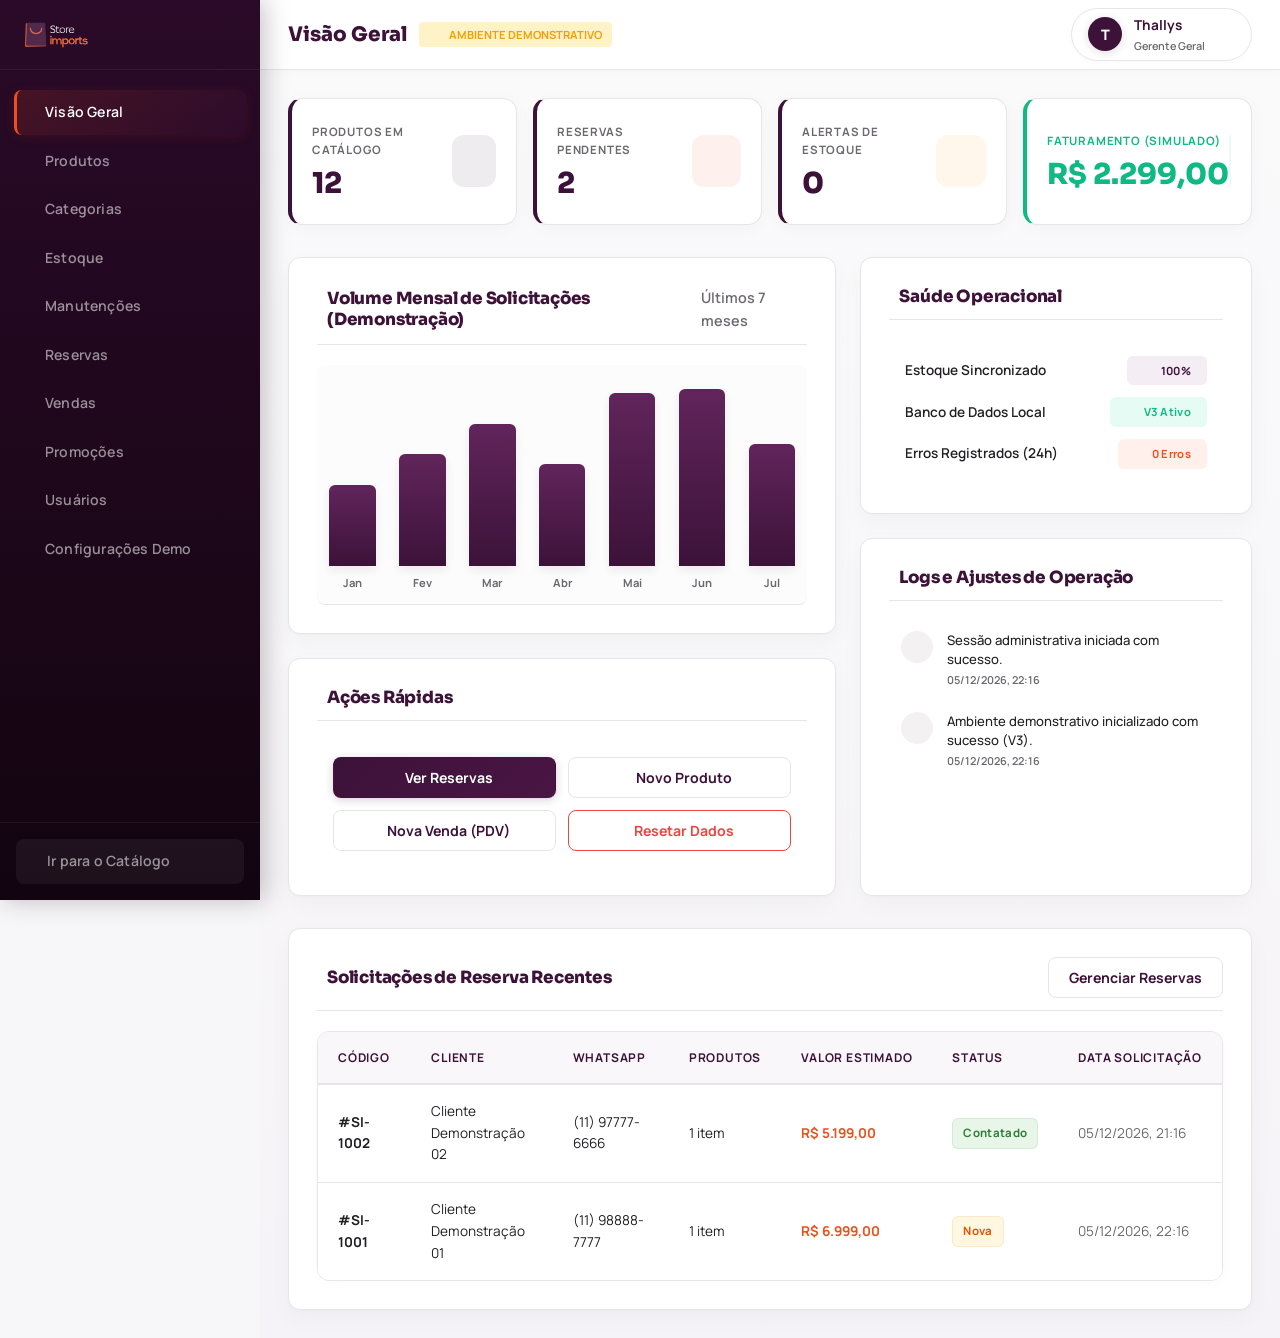
==== admin.html @ 0fb9147c "feat: correcoes funcionais e melhorias de interface - WhatsApp clicavel: links wa.me verdes com icon" ====
<!DOCTYPE html>
<html lang="pt-BR">
<head>
  <meta charset="UTF-8">
  <meta name="viewport" content="width=device-width, initial-scale=1.0">
  <title>Painel Operacional | Store Imports</title>
  
  <!-- Base CSS -->
  <link rel="stylesheet" href="./style.css">
  <link rel="stylesheet" href="./admin.css">

  <!-- Lucide Icons CDN -->
  <script src="https://unpkg.com/lucide@0.292.0"></script>
  <!-- Chart.js CDN -->
  <script src="https://cdn.jsdelivr.net/npm/chart.js"></script>
</head>
<body class="admin-body">

  <!-- ==========================================
       ADMIN SIDEBAR NAVIGATION
       ========================================== -->
  <aside class="admin-sidebar" id="admin-sidebar">
    <div class="sidebar-header">
      <img src="./assets/logo-white.svg" alt="Store Imports Logo" class="sidebar-logo">
      <button class="btn-sidebar-toggle" id="btn-sidebar-toggle" title="Encolher Menu">
        <i data-lucide="menu"></i>
      </button>
    </div>

    <ul class="sidebar-menu">
      <li>
        <div class="menu-item-link active" id="tab-overview" data-tab="overview">
          <i data-lucide="layout-dashboard"></i>
          <span class="menu-item-text">Visão Geral</span>
        </div>
      </li>
      <li>
        <div class="menu-item-link" id="tab-products" data-tab="products">
          <i data-lucide="smartphone"></i>
          <span class="menu-item-text">Produtos</span>
        </div>
      </li>
      <li>
        <div class="menu-item-link" id="tab-categories" data-tab="categories">
          <i data-lucide="folder-tree"></i>
          <span class="menu-item-text">Categorias</span>
        </div>
      </li>
      <li>
        <div class="menu-item-link" id="tab-stock" data-tab="stock">
          <i data-lucide="clipboard-list"></i>
          <span class="menu-item-text">Estoque</span>
        </div>
      </li>
      <li>
        <div class="menu-item-link" id="tab-maintenances" data-tab="maintenances">
          <i data-lucide="wrench"></i>
          <span class="menu-item-text">Manutenções</span>
        </div>
      </li>
      <li>
        <div class="menu-item-link" id="tab-reservations" data-tab="reservations">
          <i data-lucide="calendar"></i>
          <span class="menu-item-text">Reservas</span>
        </div>
      </li>
      <li>
        <div class="menu-item-link" id="tab-sales" data-tab="sales">
          <i data-lucide="shopping-bag"></i>
          <span class="menu-item-text">Vendas</span>
        </div>
      </li>
      <li>
        <div class="menu-item-link" id="tab-promo" data-tab="promo">
          <i data-lucide="percent"></i>
          <span class="menu-item-text">Promoções</span>
        </div>
      </li>
      <li>
        <div class="menu-item-link" id="tab-users" data-tab="users">
          <i data-lucide="users"></i>
          <span class="menu-item-text">Usuários</span>
        </div>
      </li>
      <li>
        <div class="menu-item-link" id="tab-settings" data-tab="settings">
          <i data-lucide="settings"></i>
          <span class="menu-item-text">Configurações Demo</span>
        </div>
      </li>
    </ul>

    <div class="sidebar-footer">
      <a href="./index.html" class="menu-item-link" style="background-color: rgba(255, 255, 255, 0.05);">
        <i data-lucide="arrow-left-circle"></i>
        <span class="menu-item-text">Ir para o Catálogo</span>
      </a>
    </div>
  </aside>

  <!-- ==========================================
       MAIN DYNAMIC WORKSPACE
       ========================================== -->
  <div class="admin-workspace">
    
    <!-- TOP HEADER -->
    <header class="admin-top-navbar">
      <div style="display: flex; align-items: center; gap: 12px;">
        <button class="btn-hamburger d-lg-none" id="btn-admin-hamburger" style="padding: 0; color: var(--purple-primary);">
          <i data-lucide="menu"></i>
        </button>
        <h2 class="top-navbar-title" id="workspace-title">Painel Operacional</h2>
        <span class="badge-status badge-status-pending" style="display: flex; align-items: center; gap: 6px; font-size: 0.7rem;">
          <i data-lucide="shield-alert" style="width: 14px; height: 14px;"></i> AMBIENTE DEMONSTRATIVO
        </span>
      </div>

      <div class="user-profile-badge" id="profile-dropdown-trigger" style="cursor: pointer; position: relative;">
        <div class="user-avatar flex-center" id="active-profile-avatar">SI</div>
        <div class="user-info-text">
          <span class="user-name" id="active-profile-name">Administrador</span>
          <span class="user-role" id="active-profile-role">Acesso Total</span>
        </div>
        <i data-lucide="chevron-down" style="width: 14px; height: 14px; margin-left: 4px; color: var(--text-secondary);"></i>
        
        <!-- Dropdown Menu -->
        <div class="profile-dropdown-menu d-none" id="profile-dropdown-menu" style="position: absolute; top: calc(100% + 8px); right: 0; background-color: var(--white); border: 1px solid var(--border-color); border-radius: var(--radius-md); box-shadow: var(--shadow-md); width: 180px; z-index: 1000; overflow: hidden; display: flex; flex-direction: column;">
          <div class="dropdown-item" data-profile="Thallys" style="padding: 10px 16px; font-size: 0.85rem; color: var(--text-primary); cursor: pointer; display: flex; align-items: center; gap: 8px; transition: background-color var(--transition-fast);">
            <div class="user-avatar flex-center" style="width: 24px; height: 24px; font-size: 0.75rem; background-color: var(--purple-primary);">T</div>
            <span>Thallys</span>
          </div>
          <div class="dropdown-item" data-profile="Joice" style="padding: 10px 16px; font-size: 0.85rem; color: var(--text-primary); cursor: pointer; display: flex; align-items: center; gap: 8px; transition: background-color var(--transition-fast); border-top: 1px solid var(--border-color);">
            <div class="user-avatar flex-center" style="width: 24px; height: 24px; font-size: 0.75rem; background-color: var(--orange-primary);">Joice</div>
            <span>Joice</span>
          </div>
        </div>
      </div>
    </header>

    <!-- MAIN VIEW AREA -->
    <main class="workspace-content" id="admin-view-viewport">
      
      <!-- ==========================================
           TAB: VISÃO GERAL (DASHBOARD SUMMARY)
           ========================================== -->
      <div id="panel-overview" class="admin-view-tab">
        
        <!-- KPI Widgets (4 KPIs) -->
        <section class="dashboard-kpis" style="display: grid; grid-template-columns: repeat(auto-fit, minmax(200px, 1fr)); gap: 16px; margin-bottom: 32px;">
          <div class="kpi-card">
            <div class="kpi-details">
              <span class="kpi-label">Produtos em Catálogo</span>
              <span class="kpi-value" id="kpi-total-products">0</span>
            </div>
            <div class="kpi-icon-box purple flex-center"><i data-lucide="smartphone"></i></div>
          </div>
          
          <div class="kpi-card">
            <div class="kpi-details">
              <span class="kpi-label">Reservas Pendentes</span>
              <span class="kpi-value" id="kpi-pending-res">0</span>
            </div>
            <div class="kpi-icon-box orange flex-center"><i data-lucide="clock"></i></div>
          </div>
          
          <div class="kpi-card">
            <div class="kpi-details">
              <span class="kpi-label">Alertas de Estoque</span>
              <span class="kpi-value" id="kpi-low-stock">0</span>
            </div>
            <div class="kpi-icon-box amber flex-center"><i data-lucide="alert-triangle"></i></div>
          </div>
          
          <div class="kpi-card" style="border-left: 4px solid var(--success);">
            <div class="kpi-details">
              <span class="kpi-label" style="color: var(--success); font-weight: 700;">Faturamento (Simulado)</span>
              <span class="kpi-value" id="kpi-faturamento" style="color: var(--success);">R$ 0,00</span>
            </div>
            <div class="kpi-icon-box green flex-center"><i data-lucide="banknote"></i></div>
          </div>
        </section>

        <!-- Charts Mock & Activity Timeline -->
        <div class="dashboard-grid">
          
          <!-- Mock Chart & Quick Actions -->
          <div style="display: flex; flex-direction: column; gap: 24px;">
            <div class="panel-card">
              <div class="panel-card-header">
                <h3 class="panel-card-title"><i data-lucide="bar-chart-3"></i> Volume Mensal de Solicitações (Demonstração)</h3>
                <span class="results-count">Últimos 7 meses</span>
              </div>
              
              <div class="mock-chart-container">
                <!-- Rendered via JS bars -->
                <div class="mock-chart-bar-wrapper">
                  <div class="mock-chart-bar chart-tooltip-target" style="height: 40%;" data-value="12" data-tooltip="12 Simulações"></div>
                  <span class="mock-chart-label">Jan</span>
                </div>
                <div class="mock-chart-bar-wrapper">
                  <div class="mock-chart-bar chart-tooltip-target" style="height: 55%;" data-value="18" data-tooltip="18 Simulações"></div>
                  <span class="mock-chart-label">Fev</span>
                </div>
                <div class="mock-chart-bar-wrapper">
                  <div class="mock-chart-bar chart-tooltip-target" style="height: 70%;" data-value="24" data-tooltip="24 Simulações"></div>
                  <span class="mock-chart-label">Mar</span>
                </div>
                <div class="mock-chart-bar-wrapper">
                  <div class="mock-chart-bar chart-tooltip-target" style="height: 50%;" data-value="15" data-tooltip="15 Simulações"></div>
                  <span class="mock-chart-label">Abr</span>
                </div>
                <div class="mock-chart-bar-wrapper">
                  <div class="mock-chart-bar chart-tooltip-target" style="height: 85%;" data-value="32" data-tooltip="32 Simulações"></div>
                  <span class="mock-chart-label">Mai</span>
                </div>
                <div class="mock-chart-bar-wrapper">
                  <div class="mock-chart-bar chart-tooltip-target" style="height: 95%;" data-value="40" data-tooltip="40 Simulações"></div>
                  <span class="mock-chart-label">Jun</span>
                </div>
                <div class="mock-chart-bar-wrapper">
                  <div class="mock-chart-bar chart-tooltip-target" style="height: 60%;" data-value="20" data-tooltip="20 Simulações"></div>
                  <span class="mock-chart-label">Jul</span>
                </div>
              </div>
            </div>

            <!-- Quick Actions -->
            <div class="panel-card">
              <div class="panel-card-header">
                <h3 class="panel-card-title"><i data-lucide="zap"></i> Ações Rápidas</h3>
              </div>
              <div style="display: grid; grid-template-columns: 1fr 1fr; gap: 12px; padding: 16px;">
                <button class="btn btn-primary" onclick="navTo('reservas')" style="justify-content: center;"><i data-lucide="clock"></i> Ver Reservas</button>
                <button class="btn btn-secondary" onclick="navTo('produtos')" style="justify-content: center;"><i data-lucide="package-plus"></i> Novo Produto</button>
                <button class="btn btn-secondary" onclick="navTo('pdv')" style="justify-content: center;"><i data-lucide="shopping-cart"></i> Nova Venda (PDV)</button>
                <button class="btn btn-secondary" onclick="navTo('config')" style="justify-content: center; color: var(--danger); border-color: var(--danger);"><i data-lucide="refresh-cw"></i> Resetar Dados</button>
              </div>
            </div>
          </div>

          <!-- Operational Health & Activity log -->
          <div style="display: flex; flex-direction: column; gap: 24px;">
            <!-- Operational Health -->
            <div class="panel-card">
              <div class="panel-card-header">
                <h3 class="panel-card-title"><i data-lucide="heart-pulse"></i> Saúde Operacional</h3>
              </div>
              <div style="padding: 16px; display: flex; flex-direction: column; gap: 12px;">
                <div style="display: flex; justify-content: space-between; align-items: center;">
                  <span style="font-size: 0.85rem; font-weight: 600;">Estoque Sincronizado</span>
                  <span class="badge-capsule badge-purple-light" style="font-size: 0.7rem;"><i data-lucide="check" style="width: 12px; height: 12px;"></i> 100%</span>
                </div>
                <div style="display: flex; justify-content: space-between; align-items: center;">
                  <span style="font-size: 0.85rem; font-weight: 600;">Banco de Dados Local</span>
                  <span class="badge-capsule" style="background-color: var(--success-bg); color: var(--success); font-size: 0.7rem;"><i data-lucide="database" style="width: 12px; height: 12px;"></i> V3 Ativo</span>
                </div>
                <div style="display: flex; justify-content: space-between; align-items: center;">
                  <span style="font-size: 0.85rem; font-weight: 600;">Erros Registrados (24h)</span>
                  <span class="badge-capsule badge-orange-light" style="font-size: 0.7rem;"><i data-lucide="shield-check" style="width: 12px; height: 12px;"></i> 0 Erros</span>
                </div>
              </div>
            </div>

            <!-- Activity log -->
            <div class="panel-card" style="flex: 1;">
              <div class="panel-card-header">
                <h3 class="panel-card-title"><i data-lucide="activity"></i> Logs e Ajustes de Operação</h3>
              </div>
              
              <div class="activity-list" id="activity-log-list" style="max-height: 250px; overflow-y: auto;">
                <!-- Dynamically populated activities -->
              </div>
            </div>
          </div>

        </div>

        <!-- Recent Reservations List -->
        <div class="panel-card">
          <div class="panel-card-header">
            <h3 class="panel-card-title"><i data-lucide="clock"></i> Solicitações de Reserva Recentes</h3>
            <button class="btn btn-secondary btn-sm" id="btn-view-all-res">Gerenciar Reservas</button>
          </div>
          
          <div class="table-responsive">
            <table class="admin-table">
              <thead>
                <tr>
                  <th>Código</th>
                  <th>Cliente</th>
                  <th>WhatsApp</th>
                  <th>Produtos</th>
                  <th>Valor Estimado</th>
                  <th>Status</th>
                  <th>Data Solicitação</th>
                </tr>
              </thead>
              <tbody id="dashboard-recent-reservations-tbody">
                <!-- Dynamically populated -->
              </tbody>
            </table>
          </div>
        </div>

      </div>

      <!-- ==========================================
           TAB: PRODUTOS (PRODUCTS MANAGEMENT)
           ========================================== -->
      <div id="panel-products" class="admin-view-tab d-none">
        
        <div class="panel-card" style="margin-bottom: 24px;">
          <div style="display: flex; flex-direction: column; gap: 16px; justify-content: space-between; align-items: stretch;">
            <div class="grid-2-col" style="flex-grow: 1;">
              <div class="form-group" style="margin-bottom: 0;">
                <input type="text" class="form-control" id="admin-search-products" placeholder="Buscar por Nome, Marca ou Código...">
              </div>
              <div class="form-group" style="margin-bottom: 0;">
                <select class="form-control" id="admin-filter-products-category">
                  <option value="">Todas as Categorias</option>
                  <option value="smartphones">Smartphones</option>
                  <option value="iphones">iPhones</option>
                  <option value="android">Android</option>
                  <option value="capas">Capas</option>
                  <option value="peliculas">Películas</option>
                  <option value="carregadores">Carregadores</option>
                  <option value="fones">Fones de Ouvido</option>
                  <option value="smartwatches">Smartwatches</option>
                  <option value="acessorios">Acessórios</option>
                </select>
              </div>
            </div>
            
            <button class="btn btn-primary" id="btn-admin-add-product" style="align-self: flex-end;">
              <i data-lucide="plus"></i> Adicionar Produto
            </button>
          </div>
        </div>

        <div class="panel-card">
          <div class="table-responsive">
            <table class="admin-table">
              <thead>
                <tr>
                  <th>Ref. Código</th>
                  <th>Marca</th>
                  <th>Nome do Produto</th>
                  <th>Categoria</th>
                  <th>Preço Base</th>
                  <th>Preço Promo</th>
                  <th>Estoque Atual</th>
                  <th>Ações</th>
                </tr>
              </thead>
              <tbody id="admin-products-table-tbody">
                <!-- Dynamically populated -->
              </tbody>
            </table>
          </div>
        </div>

      </div>

      <!-- ==========================================
           TAB: CATEGORIAS (CATEGORIES MANAGEMENT)
           ========================================== -->
      <div id="panel-categories" class="admin-view-tab d-none">
        
        <div class="panel-card" style="margin-bottom: 24px;">
          <div style="display: flex; justify-content: space-between; align-items: center;">
            <div class="form-group" style="margin-bottom: 0; flex: 1; max-width: 400px;">
              <input type="text" class="form-control" id="admin-search-categories" placeholder="Buscar categoria...">
            </div>
            <button class="btn btn-primary" id="btn-admin-add-category">
              <i data-lucide="plus"></i> Nova Categoria
            </button>
          </div>
        </div>

        <div class="panel-card">
          <div class="table-responsive">
            <table class="admin-table">
              <thead>
                <tr>
                  <th>Imagem</th>
                  <th>Nome da Categoria</th>
                  <th>Identificador (Slug)</th>
                  <th>Ações</th>
                </tr>
              </thead>
              <tbody id="admin-categories-table-tbody">
                <!-- Dynamically populated -->
              </tbody>
            </table>
          </div>
        </div>

      </div>

      <!-- ==========================================
           TAB: ESTOQUE (INVENTORY CONTROL)
           ========================================== -->
      <div id="panel-stock" class="admin-view-tab d-none">
        
        <!-- VENDAS POR CATEGORIA DE PRODUTO / SERVIÇO -->
        <div class="panel-card" style="margin-bottom: 24px;">
          <div style="display: flex; justify-content: space-between; align-items: center; margin-bottom: 16px;">
            <h3 class="panel-card-title"><i data-lucide="pie-chart"></i> Vendas por Categoria de Produto / Serviço</h3>
            <span class="badge-capsule badge-purple-light" style="font-size: 0.75rem;">Faturamento Real</span>
          </div>

          <div style="display: grid; grid-template-columns: repeat(auto-fit, minmax(280px, 1fr)); gap: 24px; align-items: center;">
            <!-- Category Totals Breakdown List -->
            <div id="category-sales-breakdown-list" style="display: flex; flex-direction: column; gap: 12px;">
              <!-- Dynamically populated via JS -->
            </div>

            <!-- Chart Canvas Container -->
            <div style="position: relative; height: 260px; display: flex; align-items: center; justify-content: center; background: var(--bg-secondary); padding: 16px; border-radius: var(--radius-md); border: 1px solid var(--border-color);">
              <canvas id="category-sales-chart" style="max-height: 230px; width: 100%;"></canvas>
            </div>
          </div>
        </div>

        <div class="panel-card" style="margin-bottom: 24px;">
          <h3 class="panel-card-title" style="margin-bottom: 16px;"><i data-lucide="sliders-horizontal"></i> Realizar Ajuste Manual de Estoque</h3>
          
          <form id="admin-stock-adjust-form" novalidate>
            <div class="grid-2-col">
              <div class="form-group">
                <label for="stock-adjust-product" class="form-label">Selecionar Produto *</label>
                <select class="form-control" id="stock-adjust-product" required>
                  <!-- Populated via JS -->
                </select>
              </div>
              <div class="form-group">
                <label for="stock-adjust-type" class="form-label">Tipo de Movimentação *</label>
                <select class="form-control" id="stock-adjust-type" required>
                  <option value="Entrada">Entrada (+) - Compra/Reposição</option>
                  <option value="Saída">Saída (-) - Perda/Avaria/Uso Próprio</option>
                  <option value="Ajuste">Ajuste Direto (=) - Inventário Correção</option>
                </select>
              </div>
            </div>

            <div class="grid-2-col">
              <div class="form-group">
                <label for="stock-adjust-amount" class="form-label">Quantidade / Novo Valor *</label>
                <input type="number" class="form-control" id="stock-adjust-amount" placeholder="Ex: 5" required min="0">
              </div>
              <div class="form-group">
                <label for="stock-adjust-reason" class="form-label">Motivo do Ajuste *</label>
                <input type="text" class="form-control" id="stock-adjust-reason" placeholder="Ex: Correção de contagem de inventário" required>
              </div>
            </div>

            <!-- IMEI Tracking Panel (Show for Phones only) -->
            <div class="form-group d-none" id="stock-adjust-imeis-group">
              <label for="stock-adjust-imeis" class="form-label">IMEIs do Smartphone (Separados por vírgula para novos aparelhos)</label>
              <textarea class="form-control" id="stock-adjust-imeis" rows="2" placeholder="Ex: 359998887776661, 359998887776662"></textarea>
            </div>

            <button type="submit" class="btn btn-primary" style="margin-top: 8px;">
              Registrar Movimentação <i data-lucide="check"></i>
            </button>
          </form>
        </div>

        <div class="panel-card">
          <h3 class="panel-card-title" style="margin-bottom: 16px;"><i data-lucide="history"></i> Histórico de Movimentações de Estoque</h3>
          
          <div class="table-responsive">
            <table class="admin-table">
              <thead>
                <tr>
                  <th>Data/Hora</th>
                  <th>Produto</th>
                  <th>Quantidade</th>
                  <th>Tipo</th>
                  <th>Motivo</th>
                  <th>Funcionário</th>
                </tr>
              </thead>
              <tbody id="admin-stock-logs-tbody">
                <!-- Dynamically populated -->
              </tbody>
            </table>
          </div>
        </div>

      </div>

      <!-- ==========================================
           TAB: MANUTENÇÕES (CONTROLE OPERACIONAL DE ASSISTÊNCIA)
           ========================================== -->
      <div id="panel-maintenances" class="admin-view-tab d-none">
        
        <!-- KPIs Row -->
        <section class="dashboard-kpis" style="display: grid; grid-template-columns: repeat(auto-fit, minmax(200px, 1fr)); gap: 16px; margin-bottom: 24px;">
          <div class="kpi-card">
            <div class="kpi-details">
              <span class="kpi-label">Total de Manutenções</span>
              <span class="kpi-value" id="kpi-maint-total">0</span>
            </div>
            <div class="kpi-icon-box purple flex-center"><i data-lucide="wrench"></i></div>
          </div>
          
          <div class="kpi-card">
            <div class="kpi-details">
              <span class="kpi-label">Em Aberto</span>
              <span class="kpi-value" id="kpi-maint-open" style="color: #D97706;">0</span>
            </div>
            <div class="kpi-icon-box orange flex-center"><i data-lucide="clock"></i></div>
          </div>

          <div class="kpi-card">
            <div class="kpi-details">
              <span class="kpi-label">Não Iniciados</span>
              <span class="kpi-value" id="kpi-maint-not-started" style="color: #0284C7;">0</span>
            </div>
            <div class="kpi-icon-box flex-center" style="background-color: #E0F2FE; color: #0284C7;"><i data-lucide="pause-circle"></i></div>
          </div>

          <div class="kpi-card">
            <div class="kpi-details">
              <span class="kpi-label">Finalizados</span>
              <span class="kpi-value" id="kpi-maint-finished" style="color: #059669;">0</span>
            </div>
            <div class="kpi-icon-box flex-center" style="background-color: #D1FAE5; color: #059669;"><i data-lucide="check-circle-2"></i></div>
          </div>
        </section>

        <!-- Search and Action Bar -->
        <div class="panel-card" style="margin-bottom: 24px;">
          <div style="display: flex; flex-wrap: wrap; gap: 16px; justify-content: space-between; align-items: center;">
            <div class="grid-2-col" style="flex-grow: 1; max-width: 600px;">
              <div class="form-group" style="margin-bottom: 0;">
                <input type="text" class="form-control" id="admin-search-maintenances" placeholder="Buscar por Aparelho, Cliente ou ID...">
              </div>
              <div class="form-group" style="margin-bottom: 0;">
                <select class="form-control" id="admin-filter-maintenances-status">
                  <option value="">Todos os Status</option>
                  <option value="Aberto">Aberto</option>
                  <option value="Não iniciado">Não iniciado</option>
                  <option value="Finalizado">Finalizado</option>
                </select>
              </div>
            </div>
            
            <button class="btn btn-primary" id="btn-admin-add-maintenance">
              <i data-lucide="plus"></i> Nova Manutenção
            </button>
          </div>
        </div>

        <!-- Maintenances Table -->
        <div class="panel-card">
          <div class="table-responsive">
            <table class="admin-table">
              <thead>
                <tr>
                  <th>Cód. Manutenção</th>
                  <th>Aparelho</th>
                  <th>Cliente</th>
                  <th>Defeito / Serviço</th>
                  <th>Valor Estimado</th>
                  <th>Status Atual</th>
                  <th>Data Entrada</th>
                  <th>Ações</th>
                </tr>
              </thead>
              <tbody id="admin-maintenances-table-tbody">
                <!-- Dynamically populated -->
              </tbody>
            </table>
          </div>
        </div>

      </div>

      <!-- ==========================================
           TAB: RESERVAS (RESERVATIONS TABLE)
           ========================================== -->
      <div id="panel-reservations" class="admin-view-tab d-none">
        
        <div class="panel-card" style="margin-bottom: 24px;">
          <div class="grid-2-col">
            <div class="form-group" style="margin-bottom: 0;">
              <input type="text" class="form-control" id="admin-search-reservations" placeholder="Buscar por Nome do Cliente, Código ou WhatsApp...">
            </div>
            <div class="form-group" style="margin-bottom: 0;">
              <select class="form-control" id="admin-filter-reservations-status">
                <option value="">Todos os Status</option>
                <option value="Aguardando confirmação">Aguardando confirmação</option>
                <option value="Confirmada">Confirmada</option>
                <option value="Aguardando retirada">Aguardando retirada</option>
                <option value="Finalizada">Finalizada</option>
                <option value="Cancelada">Cancelada</option>
              </select>
            </div>
          </div>
        </div>

        <div class="panel-card">
          <div class="table-responsive">
            <table class="admin-table">
              <thead>
                <tr>
                  <th>Código</th>
                  <th>Cliente</th>
                  <th>WhatsApp</th>
                  <th>Data Retirada</th>
                  <th>Valor Estimado</th>
                  <th>Status</th>
                  <th>Data Solicitação</th>
                  <th>Ações</th>
                </tr>
              </thead>
              <tbody id="admin-reservations-table-tbody">
                <!-- Dynamically populated -->
              </tbody>
            </table>
          </div>
        </div>

      </div>

      <!-- ==========================================
           TAB: VENDAS (REGISTRY PRESENCIAL SALES)
           ========================================== -->
      <div id="panel-sales" class="admin-view-tab d-none">
        
        <!-- Sales Timeline Chart (Real Data) -->
        <div class="panel-card" style="margin-bottom: 24px;">
          <div class="panel-card-header">
            <h3 class="panel-card-title"><i data-lucide="trending-up"></i> Evolução de Vendas (Últimos 30 dias)</h3>
            <span class="results-count" id="sales-chart-period">Dados reais do sistema</span>
          </div>
          <div style="position:relative; height: 260px; width: 100%;">
            <canvas id="sales-timeline-chart" style="display:none;"></canvas>
            <div id="sales-chart-empty" style="display:flex;flex-direction:column;align-items:center;justify-content:center;height:100%;gap:10px;color:var(--text-secondary);font-size:0.9rem;">
              <i data-lucide="bar-chart-2" style="width:40px;height:40px;opacity:0.3;"></i>
              <span>Nenhuma venda registrada nos últimos 30 dias.</span>
              <span style="font-size:0.78rem;opacity:0.6;">Registre uma venda abaixo para visualizar o gráfico.</span>
            </div>
          </div>
        </div>

        <div class="panel-card" style="margin-bottom: 24px;">
          <h3 class="panel-card-title" style="margin-bottom: 16px;"><i data-lucide="plus-circle"></i> Registrar Nova Venda Física Direta</h3>
          
          <form id="admin-sales-registry-form" novalidate>
            <div class="grid-2-col">
              <div class="form-group">
                <label for="sale-select-product" class="form-label">Selecionar Produto *</label>
                <select class="form-control" id="sale-select-product" required>
                  <!-- Populated via JS -->
                </select>
              </div>
              <div class="form-group">
                <label for="sale-qty" class="form-label">Quantidade Vendida *</label>
                <input type="number" class="form-control" id="sale-qty" required min="1" value="1">
              </div>
            </div>

            <div class="grid-2-col">
              <div class="form-group">
                <label for="sale-payment-method" class="form-label">Forma de Pagamento *</label>
                <select class="form-control" id="sale-payment-method" required>
                  <option value="Pix">Pix Presencial</option>
                  <option value="Cartão de Crédito">Cartão de Crédito</option>
                  <option value="Cartão de Débito">Cartão de Débito</option>
                  <option value="Dinheiro">Dinheiro físico</option>
                </select>
              </div>
              <div class="form-group">
                <label for="sale-seller" class="form-label">Vendedor Responsável *</label>
                <select class="form-control" id="sale-seller" required>
                  <option value="Lucas (Vendedor)">Lucas (Vendedor)</option>
                  <option value="Mariana (Vendedora)">Mariana (Vendedora)</option>
                  <option value="Administrador">Administrador</option>
                </select>
              </div>
            </div>

            <div class="grid-2-col">
              <div class="form-group">
                <label for="sale-discount" class="form-label">Desconto Aplicado (R$, opcional)</label>
                <input type="number" class="form-control" id="sale-discount" placeholder="Ex: 100" min="0" value="0">
              </div>
              <div class="form-group">
                <label for="sale-client" class="form-label">Cliente (opcional)</label>
                <input type="text" class="form-control" id="sale-client" placeholder="Nome do comprador presencial">
              </div>
            </div>

            <button type="submit" class="btn btn-primary">
              Finalizar e Dar Baixa <i data-lucide="check-circle-2"></i>
            </button>
          </form>
        </div>


        <div class="panel-card">
          <h3 class="panel-card-title" style="margin-bottom: 16px;"><i data-lucide="history"></i> Vendas Físicas Registradas</h3>
          
          <div class="table-responsive">
            <table class="admin-table">
              <thead>
                <tr>
                  <th>Código Venda</th>
                  <th>Produto</th>
                  <th>Quant.</th>
                  <th>Cliente</th>
                  <th>Forma Pagamento</th>
                  <th>Valor Total</th>
                  <th>Status</th>
                  <th>Data Venda</th>
                  <th>Vendedor</th>
                  <th>Ações</th>
                </tr>
              </thead>
              <tbody id="admin-sales-log-tbody">
                <!-- Dynamically populated -->
              </tbody>
            </table>
          </div>
        </div>

      </div>

      <!-- ==========================================
           TAB: PROMOÇÕES (PROMOTIONS CALCULATOR)
           ========================================== -->
      <div id="panel-promo" class="admin-view-tab d-none">
        <div class="panel-card" style="margin-bottom: 24px;">
          <h3 class="panel-card-title" style="margin-bottom: 16px;"><i data-lucide="percent"></i> Calculadora de Promoções</h3>
          <p class="text-muted" style="font-size: 0.85rem; margin-bottom: 20px;">
            Selecione o escopo do desconto (toda a loja, categoria, marca ou individual), configure o desconto e aplique-o de forma massiva.
          </p>
          
          <form id="admin-promo-calc-form" novalidate>
            <div class="grid-2-col">
              <div class="form-group">
                <label class="form-label">Aplicar desconto em:</label>
                <select class="form-control" id="promo-scope">
                  <option value="all">Toda a Loja (Todos os Produtos)</option>
                  <option value="category">Por Categoria</option>
                  <option value="brand">Por Marca</option>
                  <option value="selected">Produtos Selecionados</option>
                </select>
              </div>
              
              <div class="form-group d-none" id="promo-scope-detail-group">
                <label class="form-label" id="promo-scope-detail-label">Detalhe do Escopo</label>
                <select class="form-control" id="promo-scope-detail">
                  <!-- Populated dynamically via JS -->
                </select>
              </div>
            </div>

            <!-- Manual checkbox product selection (Hidden initially) -->
            <div class="form-group d-none" id="promo-manual-select-group">
              <label class="form-label">Selecione os Produtos:</label>
              <div class="promo-product-checkbox-list" id="promo-manual-products-list" style="max-height: 200px; overflow-y: auto; border: 1px solid var(--border-color); padding: 12px; border-radius: var(--radius-sm); display: flex; flex-direction: column; gap: 8px; background: var(--bg-secondary);">
                <!-- Populated via JS -->
              </div>
            </div>
            
            <div class="grid-2-col">
              <div class="form-group">
                <label class="form-label">Tipo de Desconto *</label>
                <select class="form-control" id="promo-discount-type">
                  <option value="percent">Porcentagem (%) Off</option>
                  <option value="fixed">Valor Fixo (R$) Off</option>
                </select>
              </div>
              
              <div class="form-group">
                <label class="form-label">Valor do Desconto *</label>
                <input type="number" class="form-control" id="promo-discount-value" placeholder="Ex: 5" required min="0" value="5">
              </div>
            </div>
            
            <div style="display: flex; gap: 16px; margin-top: 12px; flex-wrap: wrap;">
              <button type="button" class="btn btn-secondary" id="btn-promo-preview">
                Visualizar Alterações <i data-lucide="eye"></i>
              </button>
              <button type="submit" class="btn btn-primary" id="btn-promo-apply-submit" style="display: inline-block; cursor: pointer; padding: 10px 20px; border-radius: var(--radius-sm); border: none; background: var(--purple-primary); color: var(--white); font-weight: 600;">
                Aplicar Promoção <i data-lucide="check" style="width: 16px; height: 16px; display: inline-block; vertical-align: middle;"></i>
              </button>
              <button type="button" class="btn btn-secondary" id="btn-promo-clear" style="border-color: var(--danger); color: var(--danger); background: transparent;">
                Limpar Descontos <i data-lucide="trash-2"></i>
              </button>
            </div>
          </form>
        </div>
        
        <div class="panel-card d-none" id="promo-preview-card">
          <h3 class="panel-card-title" style="margin-bottom: 16px;"><i data-lucide="eye"></i> Prévia de Alterações de Preço</h3>
          <div class="table-responsive">
            <table class="admin-table">
              <thead>
                <tr>
                  <th>Ref. Código</th>
                  <th>Produto</th>
                  <th>Preço Base</th>
                  <th>Preço Promo Atual</th>
                  <th>Novo Preço Promo</th>
                  <th>Desconto Real</th>
                </tr>
              </thead>
              <tbody id="promo-preview-tbody">
                <!-- Dynamically populated -->
              </tbody>
            </table>
          </div>
        </div>
      </div>

      <!-- ==========================================
           TAB: USUÁRIOS & PERMISSÕES (ROLES LIST)
           ========================================== -->
      <div id="panel-users" class="admin-view-tab d-none">
        
        <div class="dashboard-grid" style="grid-template-columns: repeat(2, 1fr) !important; gap: 24px;">
          
          <!-- Card Admin -->
          <div class="panel-card">
            <div class="panel-card-header" style="border-bottom: 3px solid var(--purple-primary);">
              <h3 class="panel-card-title"><i data-lucide="shield-check" class="text-purple"></i> Administrador</h3>
              <span class="badge-capsule badge-purple-light">Acesso Completo</span>
            </div>
            <p class="text-muted" style="font-size: 0.8rem; margin: 12px 0;">Nível hierárquico principal. Responsável pelas configurações de segurança, contratação e auditoria de vendas.</p>
            <ul style="font-size: 0.8rem; padding-left: 20px; color: var(--text-primary); display: flex; flex-direction: column; gap: 6px;">
              <li>Visualizar painel financeiro e relatórios de lucros.</li>
              <li>Cadastrar, editar e excluir produtos do catálogo.</li>
              <li>Fazer ajustes diretos de estoque e cadastrar novos IMEIs.</li>
              <li>Aprovar, cancelar e auditar reservas de clientes.</li>
              <li>Gerenciar cargos, usuários e redefinir senhas.</li>
            </ul>
          </div>

          <!-- Card Gerente -->
          <div class="panel-card">
            <div class="panel-card-header" style="border-bottom: 3px solid var(--purple-medium);">
              <h3 class="panel-card-title"><i data-lucide="shield" style="color: var(--purple-medium);"></i> Gerente</h3>
              <span class="badge-capsule badge-purple-light">Gestão e Estoque</span>
            </div>
            <p class="text-muted" style="font-size: 0.8rem; margin: 12px 0;">Supervisão operacional da loja física. Administra as atividades cotidianas e o fluxo de inventário.</p>
            <ul style="font-size: 0.8rem; padding-left: 20px; color: var(--text-primary); display: flex; flex-direction: column; gap: 6px;">
              <li>Visualizar e atualizar o estoque mínimo de alertas.</li>
              <li>Adicionar novos produtos e realizar correções de preços.</li>
              <li>Aprovar e modificar reservas de clientes.</li>
              <li>Registrar saídas por avaria de peças ou perdas de aparelhos.</li>
              <li>Sem acesso ao gerenciamento de usuários.</li>
            </ul>
          </div>

          <!-- Card Vendedor -->
          <div class="panel-card">
            <div class="panel-card-header" style="border-bottom: 3px solid var(--orange-primary);">
              <h3 class="panel-card-title"><i data-lucide="user-check" class="text-orange"></i> Vendedor</h3>
              <span class="badge-capsule badge-orange-light">Reservas e Balcão</span>
            </div>
            <p class="text-muted" style="font-size: 0.8rem; margin: 12px 0;">Atendimento direto no balcão físico da loja. Foca no contato presencial com o cliente final.</p>
            <ul style="font-size: 0.8rem; padding-left: 20px; color: var(--text-primary); display: flex; flex-direction: column; gap: 6px;">
              <li>Consultar a disponibilidade de modelos do estoque em tempo real.</li>
              <li>Confirmar a retirada do aparelho e converter reserva em venda concluída.</li>
              <li>Registrar novas vendas presenciais e emitir avisos de reserva.</li>
              <li>Bloqueado para alteração de custos de compra ou edição de produtos.</li>
            </ul>
          </div>

          <!-- Card Estoquista -->
          <div class="panel-card">
            <div class="panel-card-header" style="border-bottom: 3px solid var(--text-secondary);">
              <h3 class="panel-card-title"><i data-lucide="package" style="color: var(--text-secondary);"></i> Estoquista</h3>
              <span class="badge-capsule" style="background-color: var(--bg-secondary); color: var(--text-secondary);">Inventário</span>
            </div>
            <p class="text-muted" style="font-size: 0.8rem; margin: 12px 0;">Manuseio físico do estoque. Recebimento de mercadorias, conferência e etiquetagem dos IMEIs.</p>
            <ul style="font-size: 0.8rem; padding-left: 20px; color: var(--text-primary); display: flex; flex-direction: column; gap: 6px;">
              <li>Lançar entradas de notas fiscais de compra no painel.</li>
              <li>Listar códigos de barras e vincular números de série aos celulares.</li>
              <li>Ajustar quantidades de acessórios e capinhas após contagem de inventário.</li>
              <li>Bloqueado para faturamento de vendas ou visualização financeira.</li>
            </ul>
          </div>

        </div>

      </div>

      <!-- ==========================================
           TAB: CONFIGURAÇÕES DEMO
           ========================================== -->
      <div id="panel-settings" class="admin-view-tab d-none">
        <div class="panel-card" style="border-left: 4px solid var(--danger);">
          <h3 class="panel-card-title" style="color: var(--danger);"><i data-lucide="alert-triangle"></i> Controle de Dados Demonstrativos</h3>
          <p class="text-muted" style="margin-top: 12px; font-size: 0.85rem;">Utilize as opções abaixo para resetar as informações fictícias populadas no sistema. Isso restaurará todos os produtos, reservas, vendas e logs aos valores originais do template.</p>
          
          <div style="margin-top: 24px;">
            <button class="btn btn-primary" id="btn-reset-demo-data" style="background: var(--danger); border-color: var(--danger);">
              Resetar Banco de Dados Fictício <i data-lucide="refresh-cw"></i>
            </button>
          </div>
        </div>
      </div>

    </main>

  </div>

  <!-- ==========================================
       ADMIN ADD/EDIT PRODUCT MODAL
       ========================================== -->
  <div class="admin-modal-overlay" id="admin-product-modal-overlay">
    <div class="admin-modal" style="max-width: 700px;">
      <h3 class="panel-card-title" id="admin-product-modal-title" style="margin-bottom: 24px;">Cadastrar Novo Produto (V3)</h3>
      
      <!-- Stepper Header -->
      <div class="admin-tabs" style="margin-bottom: 20px; display: flex; overflow-x: auto; white-space: nowrap;">
        <button type="button" class="admin-tab-btn active" data-form-step="1">1. Básicos</button>
        <button type="button" class="admin-tab-btn" data-form-step="2">2. Mídia</button>
        <button type="button" class="admin-tab-btn" data-form-step="3">3. Variações & Estoque</button>
        <button type="button" class="admin-tab-btn" data-form-step="4">4. Preços</button>
        <button type="button" class="admin-tab-btn" data-form-step="5">5. Revisão</button>
      </div>

      <!-- Add Form -->
      <form id="admin-add-product-form" novalidate>
        
        <!-- Step 1: Geral -->
        <div id="form-step-1" class="form-step-pane">
          <div class="form-group">
            <label for="p-name" class="form-label">Nome do Produto *</label>
            <input type="text" class="form-control" id="p-name" placeholder="Ex: iPhone 15 Pro Max 256GB" required>
          </div>
          
          <div class="grid-2-col">
            <div class="form-group">
              <label for="p-brand" class="form-label">Marca *</label>
              <input type="text" class="form-control" id="p-brand" placeholder="Ex: Apple" required>
            </div>
            <div class="form-group">
              <label for="p-model" class="form-label">Modelo *</label>
              <input type="text" class="form-control" id="p-model" placeholder="Ex: 15 Pro Max" required>
            </div>
          </div>

          <div class="grid-2-col">
            <div class="form-group">
              <label for="p-category" class="form-label">Categoria * (ID V3)</label>
              <select class="form-control" id="p-category" required>
                <!-- Populated via JS -->
              </select>
            </div>
            <div class="form-group">
              <label for="p-condition" class="form-label">Condição *</label>
              <select class="form-control" id="p-condition" required>
                <option value="new">Novo (Lacrado)</option>
                <option value="used_demo">Seminovo (Vitrine)</option>
              </select>
            </div>
          </div>

          <div class="form-group">
            <label for="p-description" class="form-label">Descrição Comercial</label>
            <textarea class="form-control" id="p-description" rows="2" placeholder="Ficha ou detalhes do produto..."></textarea>
          </div>
          <div class="form-group">
            <label for="p-sku" class="form-label">SKU Base (Opcional)</label>
            <input type="text" class="form-control" id="p-sku" placeholder="Ex: IP15PM-BASE">
          </div>
        </div>

        <!-- Step 2: Mídia -->
        <div id="form-step-2" class="form-step-pane d-none">
          <div style="margin-bottom: 16px;">
            <h4 style="font-size: 0.95rem; font-weight: 700; color: var(--purple-primary); margin-bottom: 4px;">Fotos do Produto</h4>
            <p class="text-muted" style="font-size: 0.82rem;">Adicione fotos de alta qualidade do dispositivo. A primeira imagem enviada será definida como a imagem principal no catálogo da loja.</p>
          </div>

          <!-- Drag & Drop Upload Zone -->
          <div class="image-upload-dropzone" id="image-upload-dropzone" tabindex="0" role="button" aria-label="Clique ou arraste para fazer upload de imagens">
            <div style="display: flex; flex-direction: column; align-items: center; gap: 8px;">
              <i data-lucide="upload-cloud" style="width: 44px; height: 44px; color: var(--purple-primary);"></i>
              <div style="font-size: 0.9rem; color: var(--text-primary); text-align: center;">
                <strong>Arraste e solte fotos aqui</strong> ou <span style="color: var(--purple-primary); text-decoration: underline; font-weight: 600;">clique para selecionar do dispositivo</span>
              </div>
              <span class="text-muted" style="font-size: 0.75rem; text-align: center;">Suporta PNG, JPG, JPEG, WEBP. Você pode enviar múltiplas imagens.</span>
            </div>
            <input type="file" id="product-image-file-input" accept="image/*" multiple style="display: none;">
          </div>

          <!-- Preview Gallery -->
          <div id="product-images-preview-grid" class="product-images-preview-grid" style="display: grid; grid-template-columns: repeat(auto-fill, minmax(130px, 1fr)); gap: 16px; margin-top: 20px;">
            <!-- Populated dynamically via JS -->
          </div>

          <!-- Legacy SVG Fallback (collapsible / secondary) -->
          <div style="margin-top: 24px; padding-top: 16px; border-top: 1px dashed var(--border-color);">
            <span style="font-size: 0.75rem; font-weight: 600; color: var(--text-secondary); cursor: pointer;" onclick="document.getElementById('svg-fallback-group').classList.toggle('d-none')">
              <i data-lucide="palette" style="width: 12px; height: 12px; display: inline-block; vertical-align: middle;"></i> Personalizar Cor do Ícone Fallback (Opcional)
            </span>
            <div id="svg-fallback-group" class="d-none" style="margin-top: 12px;">
              <div class="grid-2-col">
                <div class="form-group" style="margin-bottom: 0;">
                  <label class="form-label" style="font-size: 0.75rem;">Cor do Ícone (Hex/Nome)</label>
                  <input type="text" class="form-control" id="p-svg-color" placeholder="Ex: #3C1239" value="#6B7280">
                </div>
                <div class="form-group" style="margin-bottom: 0;">
                  <label class="form-label" style="font-size: 0.75rem;">Tipo de Ícone Fallback</label>
                  <select class="form-control" id="p-svg-icon">
                    <option value="smartphone">Smartphone</option>
                    <option value="package">Pacote (Acessórios)</option>
                    <option value="headphones">Fones</option>
                    <option value="watch">Smartwatch</option>
                  </select>
                </div>
              </div>
            </div>
          </div>
        </div>

        <!-- Step 3: Variações & Estoque -->
        <div id="form-step-3" class="form-step-pane d-none">
          <div style="display: flex; justify-content: space-between; align-items: center; margin-bottom: 12px;">
            <label class="form-label" style="margin-bottom: 0;">Lista de Variações *</label>
            <button type="button" class="btn btn-secondary btn-sm" id="btn-add-variant"><i data-lucide="plus"></i> Adicionar Variação</button>
          </div>
          <p class="text-muted" style="font-size: 0.75rem; margin-bottom: 16px;">Adicione ao menos uma variação (Ex: Cor e Capacidade). Estoque e preço são definidos por variação.</p>
          
          <div id="variants-container" style="display: flex; flex-direction: column; gap: 16px;">
            <!-- Variants will be injected here via JS -->
          </div>
        </div>

        <!-- Step 4: Preços -->
        <div id="form-step-4" class="form-step-pane d-none">
          <p class="text-muted" style="font-size: 0.85rem; margin-bottom: 16px;">Defina a precificação para cada variação.</p>
          
          <div id="variants-pricing-container" style="display: flex; flex-direction: column; gap: 16px;">
            <!-- Pricing per variant injected via JS -->
          </div>
        </div>

        <!-- Step 5: Revisão -->
        <div id="form-step-5" class="form-step-pane d-none">
          <div class="panel-card" style="background-color: var(--bg-secondary); border: 1px dashed var(--border-color);">
            <h4 style="font-size: 0.95rem; margin-bottom: 8px;">Resumo do Produto</h4>
            <p id="review-product-name" style="font-weight: 700; color: var(--purple-primary); margin-bottom: 12px;">iPhone Exemplo</p>
            <div style="font-size: 0.85rem; color: var(--text-secondary); display: flex; flex-direction: column; gap: 4px;">
              <span id="review-variants-count">0 Variações Mapeadas</span>
              <span id="review-total-stock">Estoque Total: 0 un</span>
              <span id="review-images-count">0 Imagens Anexadas</span>
            </div>
          </div>
        </div>

        <!-- Navigation Buttons -->
        <div style="display: flex; gap: 16px; margin-top: 32px; justify-content: space-between;">
          <button type="button" class="btn btn-secondary btn-sm" id="btn-admin-modal-cancel">Cancelar</button>
          <div style="display: flex; gap: 8px;">
            <button type="button" class="btn btn-secondary btn-sm d-none" id="btn-admin-modal-prev">Voltar</button>
            <button type="button" class="btn btn-primary btn-sm" id="btn-admin-modal-next">Próximo</button>
            <button type="submit" class="btn btn-primary btn-sm d-none" id="btn-admin-modal-submit" style="background: var(--success); border-color: var(--success);">Confirmar e Salvar</button>
          </div>
        </div>

      </form>
    </div>
  </div>

  <!-- ==========================================
       ADMIN ADD/EDIT CATEGORY MODAL
       ========================================== -->
  <div class="admin-modal-overlay d-none" id="admin-category-modal-overlay">
    <div class="admin-modal" style="max-width: 500px;">
      <h3 class="panel-card-title" id="admin-category-modal-title" style="margin-bottom: 24px;">Cadastrar Categoria</h3>
      
      <form id="admin-add-category-form" novalidate>
        <div class="form-group">
          <label for="c-name" class="form-label">Nome da Categoria *</label>
          <input type="text" class="form-control" id="c-name" placeholder="Ex: Capas Premium" required>
        </div>
        <div class="form-group">
          <label for="c-slug" class="form-label">Identificador (Slug) *</label>
          <input type="text" class="form-control" id="c-slug" placeholder="Ex: capas-premium" required>
        </div>
        <div class="form-group">
          <label class="form-label">Imagem da Categoria</label>
          <!-- Upload zone -->
          <div id="cat-img-upload-zone" style="border: 2px dashed var(--border-color); border-radius: var(--radius-sm); padding: 20px; text-align: center; cursor: pointer; background: var(--bg-secondary); transition: border-color 0.2s;" onclick="document.getElementById('cat-img-file-input').click()">
            <i data-lucide="image-plus" style="width:28px;height:28px;color:var(--purple-primary);display:block;margin:0 auto 6px;"></i>
            <span style="font-size:0.82rem;color:var(--text-secondary);">Clique para selecionar uma imagem do dispositivo</span><br>
            <span style="font-size:0.72rem;color:var(--text-secondary);">PNG, JPG, WEBP — max. 2 MB</span>
          </div>
          <input type="file" id="cat-img-file-input" accept="image/png,image/jpeg,image/webp,image/gif" style="display:none;">
          <!-- Preview -->
          <div id="cat-img-preview-wrapper" style="display:none;margin-top:12px;position:relative;text-align:center;">
            <img id="cat-img-preview" src="" alt="Preview" style="max-height:120px;max-width:100%;border-radius:8px;object-fit:contain;border:1px solid var(--border-color);">
            <button type="button" id="cat-img-remove" style="position:absolute;top:4px;right:4px;background:var(--danger);color:#fff;border:none;border-radius:50%;width:22px;height:22px;font-size:0.75rem;cursor:pointer;display:flex;align-items:center;justify-content:center;" title="Remover imagem">✕</button>
          </div>
          <!-- Status -->
          <div id="cat-img-status" style="font-size:0.75rem;margin-top:6px;color:var(--text-secondary);"></div>
          <!-- Hidden value storage -->
          <input type="hidden" id="c-image" name="c-image">
        </div>

        <div class="form-group">
          <label class="form-label">Visível no Catálogo?</label>
          <select class="form-control" id="c-visible">
            <option value="true">Sim</option>
            <option value="false">Não</option>
          </select>
        </div>

        <div style="display: flex; gap: 16px; margin-top: 32px; justify-content: flex-end;">
          <button type="button" class="btn btn-secondary btn-sm" id="btn-admin-cat-cancel">Cancelar</button>
          <button type="submit" class="btn btn-primary btn-sm" id="btn-admin-cat-submit">Salvar Categoria</button>
        </div>
      </form>
    </div>
  </div>

  <!-- ==========================================
       ADMIN ADD/EDIT MAINTENANCE MODAL
       ========================================== -->
  <div class="admin-modal-overlay d-none" id="admin-maintenance-modal-overlay">
    <div class="admin-modal" style="max-width: 560px;">
      <h3 class="panel-card-title" id="admin-maintenance-modal-title" style="margin-bottom: 24px;">Cadastrar Manutenção</h3>
      
      <form id="admin-add-maintenance-form" novalidate>
        <div class="form-group">
          <label for="m-device" class="form-label">Aparelho *</label>
          <input type="text" class="form-control" id="m-device" placeholder="Ex: iPhone 17 256GB" required>
        </div>
        
        <div class="grid-2-col">
          <div class="form-group">
            <label for="m-customer-name" class="form-label">Nome do Cliente *</label>
            <input type="text" class="form-control" id="m-customer-name" placeholder="Ex: João Silva" required>
          </div>
          <div class="form-group">
            <label for="m-customer-phone" class="form-label">Telefone / WhatsApp</label>
            <input type="text" class="form-control" id="m-customer-phone" placeholder="Ex: (38) 99999-8888">
          </div>
        </div>

        <div class="form-group">
          <label for="m-problem" class="form-label">Defeito / Serviço a Realizar *</label>
          <textarea class="form-control" id="m-problem" rows="2" placeholder="Ex: Troca de Tela Frontal OLED + Bateria" required></textarea>
        </div>

        <div class="grid-2-col">
          <div class="form-group">
            <label for="m-cost" class="form-label">Valor Estimado (R$) *</label>
            <input type="number" step="0.01" class="form-control" id="m-cost" placeholder="Ex: 350.00" required min="0">
          </div>
          <div class="form-group">
            <label for="m-status" class="form-label">Status da Manutenção *</label>
            <select class="form-control" id="m-status" required>
              <option value="Aberto">Aberto</option>
              <option value="Não iniciado">Não iniciado</option>
              <option value="Finalizado">Finalizado</option>
            </select>
          </div>
        </div>

        <div class="form-group">
          <label for="m-notes" class="form-label">Observações Internas (Opcional)</label>
          <input type="text" class="form-control" id="m-notes" placeholder="Ex: Peça sob encomenda">
        </div>

        <div style="display: flex; gap: 16px; margin-top: 32px; justify-content: flex-end;">
          <button type="button" class="btn btn-secondary btn-sm" id="btn-admin-maint-cancel">Cancelar</button>
          <button type="submit" class="btn btn-primary btn-sm" id="btn-admin-maint-submit">Salvar Manutenção</button>
        </div>
      </form>
    </div>
  </div>

  <!-- Admin logic script -->
  <script src="./store_data.js"></script>
  <script src="./admin.js"></script>
</body>
</html>
---- style.css ----
@import url('https://fonts.googleapis.com/css2?family=Manrope:wght@400;500;600;700&family=Sora:wght@500;600;700;800&display=swap');

/* ==========================================
   DESIGN TOKENS (CSS VARIABLES)
   ========================================== */
:root {
  /* Brand Colors */
  --purple-primary: #3C1239;
  --purple-dark: #280B26;
  --purple-medium: #61255B;
  --purple-light: #F5EDF4;
  
  --orange-primary: #F14D1D;
  --orange-dark: #D94014;
  --orange-light: #FFF0EB;
  
  --white: #FFFFFF;
  
  /* Gradients */
  --grad-purple: linear-gradient(135deg, #3C1239 0%, #61255B 100%);
  --grad-orange: linear-gradient(135deg, #F14D1D 0%, #FF754C 100%);
  
  /* Neutral Palette */
  --bg-secondary: #F7F7F9;
  --border-color: #E7E5E8;
  --text-secondary: #6C6870;
  --text-primary: #211F24;
  --disabled: #B5B1B7;
  
  /* Semantic Colors */
  --success: #10B981;
  --success-bg: #E6FBF3;
  --alert: #F59E0B;
  --alert-bg: #FEF3C7;
  --danger: #EF4444;
  --danger-bg: #FEE2E2;

  /* Typography */
  --font-title: 'Sora', sans-serif;
  --font-body: 'Manrope', sans-serif;

  /* Border Radii */
  --radius-sm: 8px;
  --radius-md: 12px;
  --radius-card-sm: 14px;
  --radius-card-lg: 18px;
  --radius-lg: 20px;
  --radius-xl: 28px;
  --radius-pill: 9999px;

  /* Shadows */
  --shadow-sm: 0 2px 8px rgba(40, 11, 38, 0.04);
  --shadow-md: 0 10px 35px rgba(40, 11, 38, 0.08);
  --shadow-lg: 0 20px 50px rgba(40, 11, 38, 0.12);

  /* Transitions */
  --transition-fast: 0.15s ease;
  --transition-normal: 0.25s cubic-bezier(0.4, 0, 0.2, 1);
  --transition-slow: 0.45s cubic-bezier(0.4, 0, 0.2, 1);

  /* Layout Container */
  --container-max-width: 1280px;
}

/* ==========================================
   RESET & BASE STYLES
   ========================================== */
*, *::before, *::after {
  box-sizing: border-box;
  margin: 0;
  padding: 0;
}

body {
  font-family: var(--font-body);
  background-color: var(--white);
  color: var(--text-primary);
  line-height: 1.6;
  -webkit-font-smoothing: antialiased;
  -moz-osx-font-smoothing: grayscale;
  overflow-x: hidden;
  position: relative;
}

input, button, select, textarea {
  font-family: inherit;
  color: inherit;
  outline: none;
}

a {
  text-decoration: none;
  color: inherit;
  transition: color var(--transition-fast);
}

img {
  max-width: 100%;
  height: auto;
  display: block;
}

/* Scrollbar */
::-webkit-scrollbar {
  width: 8px;
  height: 8px;
}
::-webkit-scrollbar-track {
  background: var(--bg-secondary);
}
::-webkit-scrollbar-thumb {
  background: var(--border-color);
  border-radius: var(--radius-pill);
}
::-webkit-scrollbar-thumb:hover {
  background: var(--text-secondary);
}

/* ==========================================
   LAYOUT CONTAINERS & UTILITIES
   ========================================== */
.container {
  width: 100%;
  max-width: var(--container-max-width);
  margin: 0 auto;
  padding-left: 24px;
  padding-right: 24px;
}

@media (min-width: 1024px) {
  .container {
    padding-left: 40px;
    padding-right: 40px;
  }
}

.section-spacing {
  padding-top: 56px;
  padding-bottom: 56px;
}

@media (min-width: 768px) {
  .section-spacing {
    padding-top: 72px;
    padding-bottom: 72px;
  }
}

@media (min-width: 1024px) {
  .section-spacing {
    padding-top: 88px;
    padding-bottom: 88px;
  }
}

/* Flex & Grid Utilities */
.flex-center {
  display: flex;
  align-items: center;
  justify-content: center;
}

.d-none {
  display: none !important;
}

/* Typography styles */
h1, h2, h3, h4, h5, h6 {
  font-family: var(--font-title);
  color: var(--purple-primary);
  font-weight: 700;
  line-height: 1.25;
}

.text-orange {
  color: var(--orange-primary) !important;
}

.text-gradient-orange-white {
  background: linear-gradient(135deg, var(--orange-primary) 0%, #FFB366 100%);
  -webkit-background-clip: text;
  -webkit-text-fill-color: transparent;
  display: inline;
}

.text-purple {
  color: var(--purple-primary) !important;
}

.text-muted {
  color: var(--text-secondary);
}

/* ==========================================
   BUTTONS & INPUTS
   ========================================== */
.btn {
  display: inline-flex;
  align-items: center;
  justify-content: center;
  gap: 8px;
  padding: 14px 28px;
  font-size: 0.95rem;
  font-weight: 600;
  border-radius: var(--radius-md);
  border: 1px solid transparent;
  cursor: pointer;
  transition: all var(--transition-fast);
  user-select: none;
  white-space: nowrap;
}

.btn-primary {
  background-color: var(--orange-primary);
  color: var(--white);
}

.btn-primary:hover {
  background-color: var(--orange-dark);
  transform: translateY(-1px);
}

.btn-primary:active {
  transform: translateY(0);
}

.btn-secondary {
  background-color: var(--white);
  border-color: var(--purple-primary);
  color: var(--purple-primary);
}

.btn-secondary:hover {
  background-color: var(--purple-light);
  transform: translateY(-1px);
}

.btn-secondary:active {
  transform: translateY(0);
}

.btn-text {
  background: none;
  border: none;
  color: var(--purple-primary);
  padding: 8px 16px;
}

.btn-text:hover {
  color: var(--orange-primary);
}

.btn-sm {
  padding: 8px 16px;
  font-size: 0.85rem;
  border-radius: var(--radius-sm);
}

.btn:disabled {
  background-color: var(--border-color);
  color: var(--disabled);
  border-color: transparent;
  cursor: not-allowed;
  transform: none !important;
}

/* Badge Capsules */
.badge-capsule {
  display: inline-flex;
  align-items: center;
  gap: 6px;
  padding: 6px 16px;
  font-size: 0.8rem;
  font-weight: 600;
  border-radius: var(--radius-pill);
  width: fit-content;
}

.badge-orange-light {
  background-color: var(--orange-light);
  color: var(--orange-primary);
}

.badge-purple-light {
  background-color: var(--purple-light);
  color: var(--purple-primary);
}

/* Inputs */
.form-group {
  margin-bottom: 20px;
  display: flex;
  flex-direction: column;
  gap: 8px;
}

.form-label {
  font-weight: 600;
  font-size: 0.875rem;
  color: var(--purple-primary);
}

.form-control {
  width: 100%;
  padding: 14px 16px;
  font-size: 0.95rem;
  border: 1px solid var(--border-color);
  border-radius: var(--radius-md);
  background-color: var(--white);
  color: var(--text-primary);
  transition: border-color var(--transition-fast), box-shadow var(--transition-fast);
}

.form-control::placeholder {
  color: var(--text-secondary);
  opacity: 0.8;
}

.form-control:focus {
  border-color: var(--purple-medium);
  box-shadow: 0 0 0 4px rgba(97, 37, 91, 0.1);
}

.form-checkbox {
  display: flex;
  align-items: flex-start;
  gap: 12px;
  cursor: pointer;
  user-select: none;
}

.form-checkbox input[type="checkbox"] {
  width: 20px;
  height: 20px;
  accent-color: var(--orange-primary);
  border-radius: 4px;
  border: 1px solid var(--border-color);
  margin-top: 2px;
}

.form-error-msg {
  font-size: 0.75rem;
  color: var(--danger);
  font-weight: 500;
}

/* ==========================================
   TOP BAR & HEADER
   ========================================== */
.top-bar {
  background-color: var(--purple-dark);
  color: var(--purple-light);
  font-size: 0.8rem;
  font-weight: 500;
  padding: 8px 0;
  text-align: center;
}

.top-bar-content {
  display: flex;
  justify-content: center;
  align-items: center;
  gap: 16px;
  flex-wrap: wrap;
}

.top-bar-link {
  color: var(--orange-primary);
  font-weight: 600;
}

.top-bar-link:hover {
  color: var(--white);
}

/* Fixed Header */
.main-header {
  position: sticky;
  top: 0;
  left: 0;
  width: 100%;
  z-index: 100;
  background-color: var(--white);
  border-bottom: 1px solid var(--border-color);
  transition: padding var(--transition-normal), box-shadow var(--transition-normal), background-color var(--transition-normal);
  padding: 16px 0;
}

.main-header.scrolled {
  padding: 10px 0;
  background-color: rgba(255, 255, 255, 0.95);
  backdrop-filter: blur(10px);
  box-shadow: var(--shadow-sm);
}

.header-container {
  display: flex;
  align-items: center;
  justify-content: space-between;
}

.logo-link img {
  height: 38px;
  width: auto;
  object-fit: contain;
}

/* Header Navigation */
.nav-menu {
  display: none; /* Desktop only */
}

.nav-list {
  display: flex;
  list-style: none;
  gap: 32px;
}

.nav-link {
  font-size: 0.95rem;
  font-weight: 500;
  color: var(--purple-primary);
  position: relative;
  padding: 8px 0;
}

.nav-link::after {
  content: '';
  position: absolute;
  bottom: 0;
  left: 0;
  width: 0;
  height: 2px;
  background-color: var(--orange-primary);
  transition: width var(--transition-fast);
}

.nav-link:hover::after,
.nav-link.active::after {
  width: 100%;
}

.nav-link:hover {
  color: var(--orange-primary);
}

/* Header Actions */
.header-actions {
  display: flex;
  align-items: center;
  gap: 16px;
}

.btn-header-icon {
  background: none;
  border: none;
  color: var(--purple-primary);
  font-size: 1.35rem;
  cursor: pointer;
  position: relative;
  display: flex;
  align-items: center;
  justify-content: center;
  width: 40px;
  height: 40px;
  border-radius: var(--radius-sm);
  transition: background-color var(--transition-fast), color var(--transition-fast);
}

.btn-header-icon:hover {
  background-color: var(--purple-light);
  color: var(--orange-primary);
}

.cart-badge {
  position: absolute;
  top: 2px;
  right: 2px;
  background-color: var(--orange-primary);
  color: var(--white);
  font-size: 0.65rem;
  font-weight: 700;
  border-radius: var(--radius-pill);
  min-width: 18px;
  height: 18px;
  display: flex;
  align-items: center;
  justify-content: center;
  padding: 0 4px;
}

.btn-hamburger {
  display: flex;
  background: none;
  border: none;
  cursor: pointer;
  padding: 8px;
  color: var(--purple-primary);
}

@media (min-width: 992px) {
  .nav-menu {
    display: block;
  }
  .btn-hamburger {
    display: none;
  }
}

/* ==========================================
   MOBILE MENU DRAWER
   ========================================== */
.mobile-drawer-overlay {
  position: fixed;
  top: 0;
  left: 0;
  width: 100%;
  height: 100%;
  background-color: rgba(40, 11, 38, 0.4);
  z-index: 1000;
  opacity: 0;
  visibility: hidden;
  transition: opacity var(--transition-normal), visibility var(--transition-normal);
}

.mobile-drawer-overlay.active {
  opacity: 1;
  visibility: visible;
}

.mobile-drawer {
  position: fixed;
  top: 0;
  right: 0;
  width: 100%;
  max-width: 300px;
  height: 100%;
  background-color: var(--white);
  z-index: 1001;
  padding: 32px 24px;
  display: flex;
  flex-direction: column;
  gap: 32px;
  transform: translateX(100%);
  transition: transform var(--transition-normal);
}

.mobile-drawer-overlay.active .mobile-drawer {
  transform: translateX(0);
}

.mobile-drawer-header {
  display: flex;
  align-items: center;
  justify-content: space-between;
}

.mobile-drawer-logo img {
  height: 32px;
}

.btn-close-drawer {
  background: none;
  border: none;
  font-size: 1.5rem;
  color: var(--purple-primary);
  cursor: pointer;
}

.mobile-nav-list {
  display: flex;
  flex-direction: column;
  gap: 20px;
  list-style: none;
}

.mobile-nav-link {
  font-size: 1.1rem;
  font-weight: 600;
  color: var(--purple-primary);
  display: block;
  padding: 8px 0;
}

.mobile-nav-link:hover {
  color: var(--orange-primary);
}

.mobile-drawer-footer {
  margin-top: auto;
  display: flex;
  flex-direction: column;
  gap: 16px;
}

/* ==========================================
   HERO PRINCIPAL
   ========================================== */
.hero {
  background-color: var(--white);
  position: relative;
  overflow: hidden;
  padding-top: 40px;
  padding-bottom: 56px;
}

@media (min-width: 768px) {
  .hero {
    padding-top: 60px;
    padding-bottom: 72px;
  }
}

@media (min-width: 1024px) {
  .hero {
    padding-top: 80px;
    padding-bottom: 88px;
  }
}

.hero-bg-shapes {
  position: absolute;
  top: 0;
  right: 0;
  bottom: 0;
  left: 0;
  z-index: 0;
  pointer-events: none;
}

.hero-shape-purple {
  position: absolute;
  top: -100px;
  right: -100px;
  width: 400px;
  height: 400px;
  background-color: var(--purple-light);
  border-radius: var(--radius-pill);
  filter: blur(100px);
  opacity: 0.6;
}

.hero-shape-orange {
  position: absolute;
  bottom: -50px;
  left: 10%;
  width: 300px;
  height: 300px;
  background-color: var(--orange-light);
  border-radius: var(--radius-pill);
  filter: blur(80px);
  opacity: 0.5;
}

.hero-grid {
  position: relative;
  z-index: 1;
  display: grid;
  grid-template-columns: 1fr;
  gap: 40px;
  align-items: center;
}

@media (min-width: 992px) {
  .hero-grid {
    grid-template-columns: 0.9fr 1.3fr;
    gap: 40px;
  }
}

.hero-content {
  display: flex;
  flex-direction: column;
  gap: 20px;
}

.hero-title {
  font-size: 2.2rem;
  font-weight: 800;
  color: var(--purple-primary);
  line-height: 1.15;
}

@media (min-width: 768px) {
  .hero-title {
    font-size: 2.8rem;
  }
}

@media (min-width: 1200px) {
  .hero-title {
    font-size: 3.4rem;
  }
}

.hero-description {
  font-size: 1.05rem;
  color: var(--text-secondary);
  max-width: 580px;
  line-height: 1.6;
}

.hero-buttons {
  display: flex;
  flex-wrap: wrap;
  gap: 16px;
  margin-top: 12px;
}

/* Hero Quick Stats */
.hero-stats {
  display: flex;
  gap: 24px;
  flex-wrap: wrap;
  margin-top: 24px;
  padding-top: 24px;
  border-top: 1px solid var(--border-color);
}

.hero-stat-item {
  display: flex;
  align-items: center;
  gap: 10px;
}

.hero-stat-icon {
  width: 36px;
  height: 36px;
  color: var(--purple-primary);
  display: flex;
  align-items: center;
  justify-content: center;
}

.hero-stat-text {
  font-size: 0.85rem;
  font-weight: 600;
  color: var(--purple-primary);
}

/* Hero Visual Composition */
.hero-visual {
  display: flex;
  justify-content: flex-end;
  align-items: center;
  position: relative;
  width: 100%;
  animation: fadeInUp var(--transition-slow) forwards;
}

.hero-img {
  width: 100%;
  max-width: 680px;
  height: auto;
  object-fit: contain;
  border-radius: var(--radius-card-lg);
  position: relative;
  z-index: 1;
}

/* Glassmorphism Promo Card Container (prevents glow clipping) */
.promo-glass-card-container {
  position: absolute;
  top: -45px;
  right: 15px;
  left: auto;
  width: 190px;
  z-index: 10;
  pointer-events: none;
}

.promo-glass-card {
  position: relative;
  width: 100%;
  background: rgba(255, 255, 255, 0.65);
  backdrop-filter: blur(24px) saturate(200%);
  -webkit-backdrop-filter: blur(24px) saturate(200%);
  border: 1px solid rgba(255, 255, 255, 0.45);
  border-radius: var(--radius-card-sm);
  padding: 10px 14px;
  box-shadow: 0 12px 40px 0 rgba(40, 11, 38, 0.12);
  overflow: hidden;
  color: var(--purple-dark);
  font-family: var(--font-body);
  pointer-events: auto;
}

.promo-glass-card::before {
  content: '';
  position: absolute;
  top: 0;
  left: 0;
  right: 0;
  bottom: 0;
  background: linear-gradient(135deg, rgba(255, 255, 255, 0.15) 0%, rgba(255, 255, 255, 0.05) 100%);
  pointer-events: none;
  z-index: -2;
}

/* Diagonal curves light line inside the glass card */
.glass-wave-line {
  position: absolute;
  top: 25%;
  left: 0;
  width: 100%;
  height: 60px;
  background: url("data:image/svg+xml,%3Csvg xmlns='http://www.w3.org/2000/svg' viewBox='0 0 200 60' fill='none'%3E%3Cpath d='M0 45 C40 40, 60 10, 100 20 C140 30, 160 5, 200 10' stroke='rgba(241,77,29,0.12)' stroke-width='1.5' stroke-linecap='round'/%3E%3Ccircle cx='100' cy='20' r='3.5' fill='%23F14D1D' fill-opacity='0.4'/%3E%3Ccircle cx='160' cy='5' r='2.5' fill='%23F14D1D' fill-opacity='0.3'/%3E%3C/svg%3E") no-repeat;
  background-size: cover;
  pointer-events: none;
  z-index: -1;
}

.glass-glow-purple {
  position: absolute;
  top: -30px;
  right: -30px;
  width: 110px;
  height: 110px;
  background: rgba(147, 51, 234, 0.35);
  border-radius: 50%;
  filter: blur(22px);
  z-index: 1;
}

.glass-glow-orange {
  position: absolute;
  bottom: -25px;
  left: -25px;
  width: 100px;
  height: 100px;
  background: rgba(241, 77, 29, 0.35);
  border-radius: 50%;
  filter: blur(20px);
  z-index: 1;
}

.badge-scarcity {
  display: inline-flex;
  align-items: center;
  gap: 4px;
  background-color: var(--orange-primary);
  color: var(--white);
  font-size: 0.55rem;
  font-weight: 800;
  padding: 2px 6px;
  border-radius: var(--radius-pill);
  margin-bottom: 6px;
  text-transform: uppercase;
  letter-spacing: 0.8px;
  box-shadow: 0 4px 12px rgba(241, 77, 29, 0.25);
}

.glass-card-title {
  font-family: var(--font-title);
  font-size: 0.85rem;
  font-weight: 800;
  color: var(--purple-dark) !important;
  margin-bottom: 4px;
  line-height: 1.3;
}

.glass-card-text {
  font-size: 0.68rem;
  color: #4a2c48;
  font-weight: 600;
  line-height: 1.4;
  margin-bottom: 8px;
}

.btn-glass-cta {
  font-size: 0.72rem;
  font-weight: 800;
  color: var(--orange-primary) !important;
  display: inline-flex;
  align-items: center;
  gap: 4px;
  transition: transform var(--transition-fast), color var(--transition-fast);
}

.btn-glass-cta:hover {
  transform: translateX(4px);
  color: var(--orange-dark) !important;
}

@media (max-width: 991px) {
  .promo-glass-card-container {
    top: -15px;
    right: 20px;
    left: auto;
  }
}

@media (max-width: 576px) {
  .promo-glass-card-container {
    position: relative;
    top: auto;
    right: auto;
    left: auto;
    margin-top: -30px;
    margin-left: auto;
    margin-right: auto;
    z-index: 5;
    width: 90%;
    max-width: 300px;
  }
}

/* ==========================================
   SEARCH BAR
   ========================================== */
.search-section {
  position: relative;
  margin-top: -24px;
  z-index: 10;
}

.search-bar-wrapper {
  background-color: var(--white);
  border: 1px solid var(--border-color);
  border-radius: var(--radius-card-sm);
  box-shadow: var(--shadow-md);
  padding: 16px;
  display: flex;
  flex-direction: column;
  gap: 12px;
}

@media (min-width: 768px) {
  .search-bar-wrapper {
    flex-direction: row;
    padding: 10px;
    align-items: center;
    border-radius: var(--radius-pill);
  }
}

.search-input-container {
  flex-grow: 1;
  display: flex;
  align-items: center;
  gap: 12px;
  padding: 0 12px;
}

.search-icon {
  color: var(--purple-primary);
  font-size: 1.2rem;
}

.search-bar-input {
  border: none;
  width: 100%;
  font-size: 1rem;
  color: var(--text-primary);
  background: transparent;
}

.search-bar-input::placeholder {
  color: var(--text-secondary);
}

.search-btn {
  width: 100%;
}

/* ==========================================
   AUTOCOMPLETE SEARCH SUGGESTIONS DROPDOWN
   ========================================== */
.search-autocomplete-dropdown {
  position: absolute;
  top: calc(100% + 14px);
  left: 0;
  right: 0;
  background: var(--white);
  border: 1px solid var(--border-color);
  border-radius: var(--radius-md);
  box-shadow: 0 16px 36px rgba(40, 11, 38, 0.18);
  z-index: 1000;
  max-height: 420px;
  overflow-y: auto;
  display: flex;
  flex-direction: column;
}

.search-autocomplete-header {
  padding: 8px 16px;
  font-size: 0.72rem;
  font-weight: 700;
  color: var(--text-secondary);
  text-transform: uppercase;
  letter-spacing: 0.6px;
  background-color: var(--bg-secondary);
  border-bottom: 1px solid var(--border-color);
}

.search-autocomplete-item {
  display: flex;
  align-items: center;
  gap: 12px;
  padding: 10px 16px;
  border-bottom: 1px solid var(--border-color);
  cursor: pointer;
  transition: background-color var(--transition-fast);
  text-decoration: none;
}

.search-autocomplete-item:last-child {
  border-bottom: none;
}

.search-autocomplete-item:hover,
.search-autocomplete-item.active {
  background-color: rgba(109, 40, 217, 0.06);
}

.search-autocomplete-img {
  width: 44px;
  height: 44px;
  object-fit: contain;
  border-radius: 6px;
  background-color: #FAFAFA;
  padding: 2px;
  border: 1px solid var(--border-color);
}

.search-autocomplete-info {
  display: flex;
  flex-direction: column;
  flex-grow: 1;
  gap: 2px;
}

.search-autocomplete-name {
  font-size: 0.9rem;
  font-weight: 700;
  color: var(--purple-primary);
  line-height: 1.25;
}

.search-autocomplete-name mark {
  background-color: rgba(241, 77, 29, 0.2);
  color: var(--orange-primary);
  padding: 0 2px;
  border-radius: 2px;
  font-weight: 800;
}

.search-autocomplete-meta {
  display: flex;
  align-items: center;
  gap: 8px;
  font-size: 0.75rem;
  color: var(--text-secondary);
}

.search-autocomplete-price {
  font-size: 0.88rem;
  font-weight: 800;
  color: var(--orange-primary);
  white-space: nowrap;
}

.search-autocomplete-empty {
  padding: 20px;
  text-align: center;
  font-size: 0.85rem;
  color: var(--text-secondary);
}

@media (min-width: 768px) {
  .search-btn {
    width: auto;
    border-radius: var(--radius-pill);
    padding: 12px 32px;
  }
}

/* ==========================================
   BENEFITS BAR
   ========================================== */
.benefits {
  background-color: var(--bg-secondary);
  border-top: 1px solid var(--border-color);
  border-bottom: 1px solid var(--border-color);
}

.benefits-grid {
  display: grid;
  grid-template-columns: 1fr;
  gap: 24px;
}

@media (min-width: 576px) {
  .benefits-grid {
    grid-template-columns: repeat(2, 1fr);
  }
}

@media (min-width: 992px) {
  .benefits-grid {
    grid-template-columns: repeat(4, 1fr);
  }
}

.benefit-item {
  display: flex;
  gap: 16px;
  align-items: flex-start;
}

.benefit-icon-wrapper {
  width: 48px;
  height: 48px;
  color: var(--purple-primary);
  display: flex;
  align-items: center;
  justify-content: center;
  flex-shrink: 0;
}

.benefit-icon-wrapper img {
  width: 38px;
  height: 38px;
  object-fit: contain;
}

.hero-stat-icon img {
  width: 28px;
  height: 28px;
  object-fit: contain;
}

.benefit-info {
  display: flex;
  flex-direction: column;
  gap: 4px;
}

.benefit-title {
  font-size: 0.95rem;
  font-weight: 700;
  color: var(--purple-primary);
}

.benefit-desc {
  font-size: 0.8rem;
  color: var(--text-secondary);
  line-height: 1.4;
}

/* ==========================================
   CATEGORIES SECTION
   ========================================== */
.section-header {
  text-align: center;
  max-width: 680px;
  margin: 0 auto 48px;
  display: flex;
  flex-direction: column;
  gap: 12px;
}

.section-title {
  font-size: 1.8rem;
  font-weight: 700;
  color: var(--purple-primary);
}

@media (min-width: 768px) {
  .section-title {
    font-size: 2.2rem;
  }
}

.section-subtitle {
  font-size: 0.95rem;
  color: var(--text-secondary);
}

.categories-grid {
  display: grid;
  grid-template-columns: repeat(2, 1fr);
  gap: 16px;
}

@media (min-width: 576px) {
  .categories-grid {
    grid-template-columns: repeat(3, 1fr);
  }
}

@media (min-width: 768px) {
  .categories-grid {
    grid-template-columns: repeat(4, 1fr);
  }
}

@media (min-width: 992px) {
  .categories-grid {
    grid-template-columns: repeat(5, 1fr);
  }
}

.category-card {
  background-color: var(--white);
  border: 1px solid var(--border-color);
  border-radius: var(--radius-card-sm);
  padding: 24px 16px;
  display: flex;
  flex-direction: column;
  align-items: center;
  text-align: center;
  gap: 12px;
  cursor: pointer;
  transition: all var(--transition-fast);
}

.category-card-img-wrapper {
  width: 100px;
  height: 100px;
  display: flex;
  align-items: center;
  justify-content: center;
  margin-bottom: 4px;
  transition: transform var(--transition-normal);
  filter: drop-shadow(0 4px 8px rgba(40, 11, 38, 0.08));
}

.category-card-img {
  max-width: 100%;
  max-height: 100%;
  object-fit: contain;
}

.category-card-name {
  font-size: 0.9rem;
  font-weight: 700;
  color: var(--purple-primary);
  display: flex;
  align-items: center;
  gap: 6px;
}

.category-card-arrow {
  font-size: 0.8rem;
  transition: transform var(--transition-fast);
}

.category-card:hover {
  border-color: var(--purple-primary);
  transform: translateY(-4px);
  box-shadow: var(--shadow-md);
}

.category-card:hover .category-card-img-wrapper {
  transform: scale(1.1) translateY(-6px);
  filter: drop-shadow(0 8px 16px rgba(40, 11, 38, 0.15));
}

.category-card:hover .category-card-arrow {
  transform: translateX(4px);
  color: var(--orange-primary);
}

.category-card.active {
  border-color: var(--purple-primary);
  background-color: var(--purple-light);
}

/* ==========================================
   PRODUCTS SECTION & SKELETONS
   ========================================== */
.catalog-actions-header {
  display: flex;
  justify-content: space-between;
  align-items: center;
  margin-bottom: 32px;
}

/* Demo Control Toggle */
.demo-toggle-container {
  display: flex;
  align-items: center;
  gap: 10px;
  background-color: var(--purple-light);
  padding: 8px 16px;
  border-radius: var(--radius-pill);
  border: 1px dashed var(--purple-medium);
  font-size: 0.85rem;
  font-weight: 600;
  color: var(--purple-primary);
  cursor: pointer;
  user-select: none;
}

.switch {
  position: relative;
  display: inline-block;
  width: 38px;
  height: 22px;
}

.switch input {
  opacity: 0;
  width: 0;
  height: 0;
}

.slider {
  position: absolute;
  cursor: pointer;
  top: 0;
  left: 0;
  right: 0;
  bottom: 0;
  background-color: var(--disabled);
  transition: .3s;
  border-radius: var(--radius-pill);
}

.slider:before {
  position: absolute;
  content: "";
  height: 16px;
  width: 16px;
  left: 3px;
  bottom: 3px;
  background-color: white;
  transition: .3s;
  border-radius: 50%;
}

input:checked + .slider {
  background-color: var(--orange-primary);
}

input:checked + .slider:before {
  transform: translateX(16px);
}

/* Empty State Card */
.empty-state-card {
  background-color: var(--purple-light);
  border-radius: var(--radius-card-lg);
  padding: 48px 32px;
  text-align: center;
  display: flex;
  flex-direction: column;
  align-items: center;
  gap: 20px;
  max-width: 720px;
  margin: 0 auto;
  border: 1px solid var(--border-color);
}

@media (min-width: 768px) {
  .empty-state-card {
    padding: 64px 48px;
  }
}

.empty-state-icon {
  font-size: 3rem;
  color: var(--orange-primary);
}

.empty-state-title {
  font-size: 1.4rem;
  font-weight: 700;
  color: var(--purple-primary);
}

.empty-state-text {
  font-size: 0.95rem;
  color: var(--text-secondary);
  max-width: 480px;
}

.empty-state-actions {
  display: flex;
  flex-wrap: wrap;
  justify-content: center;
  gap: 16px;
}

/* Skeleton & Demo Cards Grid */
.products-grid {
  display: grid;
  grid-template-columns: 1fr;
  gap: 24px;
}

@media (min-width: 576px) {
  .products-grid {
    grid-template-columns: repeat(2, 1fr);
  }
}

@media (min-width: 992px) {
  .products-grid {
    grid-template-columns: repeat(3, 1fr);
  }
}

@media (min-width: 1200px) {
  .products-grid {
    grid-template-columns: repeat(4, 1fr);
  }
}

/* Skeleton Loaders */
.skeleton-card {
  background-color: var(--white);
  border: 1px solid var(--border-color);
  border-radius: var(--radius-card-sm);
  padding: 16px;
  display: flex;
  flex-direction: column;
  gap: 16px;
  height: 400px;
}

.skeleton-image {
  background-color: var(--bg-secondary);
  height: 200px;
  border-radius: var(--radius-md);
  position: relative;
  overflow: hidden;
}

.skeleton-text {
  background-color: var(--bg-secondary);
  height: 12px;
  border-radius: var(--radius-pill);
  position: relative;
  overflow: hidden;
}

.skeleton-text.brand { width: 35%; }
.skeleton-text.title { width: 75%; height: 18px; }
.skeleton-text.spec { width: 50%; }
.skeleton-text.price { width: 40%; height: 22px; }
.skeleton-button {
  background-color: var(--bg-secondary);
  height: 44px;
  border-radius: var(--radius-md);
  margin-top: auto;
  position: relative;
  overflow: hidden;
}

/* Skeleton Shimmer Animation */
.shimmer::after {
  position: absolute;
  top: 0;
  right: 0;
  bottom: 0;
  left: 0;
  transform: translateX(-100%);
  background-image: linear-gradient(
    90deg,
    rgba(255, 255, 255, 0) 0%,
    rgba(255, 255, 255, 0.4) 20%,
    rgba(255, 255, 255, 0.6) 60%,
    rgba(255, 255, 255, 0) 100%
  );
  animation: shimmer-anim 1.8s infinite;
  content: '';
}

@keyframes shimmer-anim {
  100% {
    transform: translateX(100%);
  }
}

/* Real/Mock Product Cards */
.product-card {
  background-color: var(--white);
  border: 1px solid var(--border-color);
  border-radius: var(--radius-card-sm);
  padding: 16px;
  display: flex;
  flex-direction: column;
  transition: transform var(--transition-fast), border-color var(--transition-fast), box-shadow var(--transition-fast);
  position: relative;
}

.product-card:hover {
  transform: translateY(-4px);
  border-color: var(--purple-primary);
  box-shadow: var(--shadow-md);
}

.product-image-container {
  background-color: var(--bg-secondary);
  height: 200px;
  border-radius: var(--radius-md);
  display: flex;
  align-items: center;
  justify-content: center;
  overflow: hidden;
  margin-bottom: 16px;
  position: relative;
}

.product-image-container img {
  max-height: 160px;
  width: auto;
  object-fit: contain;
  transition: transform var(--transition-normal);
}

.product-card:hover .product-image-container img {
  transform: scale(1.05);
}

.product-badge-float {
  position: absolute;
  top: 8px;
  left: 8px;
  z-index: 2;
  font-size: 0.7rem;
  padding: 4px 10px;
}

.product-brand {
  font-size: 0.75rem;
  font-weight: 700;
  text-transform: uppercase;
  color: var(--text-secondary);
  letter-spacing: 0.5px;
  margin-bottom: 4px;
}

.product-name {
  font-size: 1.05rem;
  font-weight: 700;
  color: var(--purple-primary);
  margin-bottom: 6px;
  line-height: 1.3;
}

.product-meta-specs {
  font-size: 0.8rem;
  color: var(--text-secondary);
  margin-bottom: 12px;
  display: flex;
  gap: 8px;
  flex-wrap: wrap;
}

.product-price-wrapper {
  margin-bottom: 12px;
}

.product-old-price {
  font-size: 0.8rem;
  color: var(--text-secondary);
  text-decoration: line-through;
  margin-bottom: 2px;
}

.product-price {
  font-size: 1.25rem;
  font-weight: 800;
  color: var(--orange-primary);
  font-family: var(--font-title);
}

.stock-status {
  display: flex;
  align-items: center;
  gap: 6px;
  font-size: 0.8rem;
  font-weight: 600;
  margin-bottom: 16px;
}

.stock-dot {
  width: 8px;
  height: 8px;
  border-radius: var(--radius-pill);
}

.stock-available { color: var(--success); }
.stock-available .stock-dot { background-color: var(--success); }

.stock-low { color: var(--alert); }
.stock-low .stock-dot { background-color: var(--alert); }

.stock-consult { color: var(--purple-primary); }
.stock-consult .stock-dot { background-color: var(--purple-primary); }

.stock-unavailable { color: var(--text-secondary); }
.stock-unavailable .stock-dot { background-color: var(--disabled); }

.product-actions {
  display: grid;
  grid-template-columns: 1fr 1fr;
  gap: 8px;
  margin-top: auto;
}

.btn-card-select {
  grid-column: span 2;
}

/* ==========================================
   PÁGINA DE CATÁLOGO COMPLETO
   ========================================== */
.catalog-page-layout {
  display: grid;
  grid-template-columns: 1fr;
  gap: 32px;
}

@media (min-width: 992px) {
  .catalog-page-layout {
    grid-template-columns: 280px 1fr;
  }
}

/* Catalog Sidebar Filters */
.filters-sidebar {
  background-color: var(--white);
  border: 1px solid var(--border-color);
  border-radius: var(--radius-card-sm);
  padding: 24px;
  height: fit-content;
}

.filter-group {
  margin-bottom: 24px;
  padding-bottom: 24px;
  border-bottom: 1px solid var(--border-color);
}

.filter-group:last-child {
  border-bottom: none;
  margin-bottom: 0;
  padding-bottom: 0;
}

.filter-title {
  font-size: 0.95rem;
  font-weight: 700;
  color: var(--purple-primary);
  margin-bottom: 16px;
}

.filter-options {
  display: flex;
  flex-direction: column;
  gap: 12px;
}

.filter-option-checkbox {
  display: flex;
  align-items: center;
  justify-content: space-between;
  font-size: 0.875rem;
  cursor: pointer;
}

.filter-option-checkbox input {
  margin-right: 8px;
  accent-color: var(--orange-primary);
}

.filter-count {
  font-size: 0.75rem;
  color: var(--text-secondary);
  background-color: var(--bg-secondary);
  padding: 2px 6px;
  border-radius: 4px;
}

.catalog-results-bar {
  display: flex;
  flex-direction: column;
  gap: 16px;
  margin-bottom: 24px;
  padding-bottom: 16px;
  border-bottom: 1px solid var(--border-color);
}

@media (min-width: 768px) {
  .catalog-results-bar {
    flex-direction: row;
    align-items: center;
    justify-content: space-between;
  }
}

.results-count {
  font-size: 0.9rem;
  font-weight: 600;
  color: var(--text-secondary);
}

.results-sorting {
  display: flex;
  align-items: center;
  gap: 10px;
}

.sort-label {
  font-size: 0.85rem;
  color: var(--text-secondary);
  white-space: nowrap;
}

.sort-select {
  border: 1px solid var(--border-color);
  border-radius: var(--radius-sm);
  padding: 8px 12px;
  font-size: 0.875rem;
  background-color: var(--white);
  color: var(--purple-primary);
  cursor: pointer;
}

/* ==========================================
   COMO FUNCIONA
   ========================================== */
.como-funciona {
  background-color: var(--purple-dark);
  color: var(--white);
}

.como-funciona .section-title {
  color: var(--white);
}

.como-funciona .section-subtitle {
  color: var(--purple-light);
}

.como-funciona-grid {
  display: grid;
  grid-template-columns: 1fr;
  gap: 40px;
  position: relative;
}

@media (min-width: 768px) {
  .como-funciona-grid {
    grid-template-columns: repeat(2, 1fr);
  }
}

@media (min-width: 1200px) {
  .como-funciona-grid {
    grid-template-columns: repeat(5, 1fr);
  }
}

.step-card {
  display: flex;
  flex-direction: column;
  align-items: center;
  text-align: center;
  gap: 16px;
  position: relative;
  z-index: 1;
}

.step-number {
  font-family: var(--font-title);
  font-size: 3rem;
  font-weight: 800;
  color: var(--orange-primary);
  line-height: 1;
  opacity: 0.9;
}

.step-icon-wrapper {
  width: 64px;
  height: 64px;
  background-color: var(--purple-medium);
  color: var(--orange-light);
  font-size: 1.6rem;
  border-radius: var(--radius-card-sm);
  display: flex;
  align-items: center;
  justify-content: center;
}

.step-title {
  font-size: 1.05rem;
  font-weight: 700;
  color: var(--white);
}

.step-desc {
  font-size: 0.85rem;
  color: var(--purple-light);
  line-height: 1.5;
  opacity: 0.8;
}

.como-funciona-aviso {
  margin-top: 56px;
  background-color: var(--purple-medium);
  padding: 16px 24px;
  border-radius: var(--radius-md);
  text-align: center;
  font-size: 0.85rem;
  font-weight: 600;
  border-left: 4px solid var(--orange-primary);
  color: var(--purple-light);
}

/* ==========================================
   SEÇÃO DE DIFERENCIAIS
   ========================================== */
.diferenciais-grid {
  display: grid;
  grid-template-columns: 1fr;
  gap: 24px;
}

@media (min-width: 768px) {
  .diferenciais-grid {
    grid-template-columns: repeat(2, 1fr);
  }
}

@media (min-width: 1024px) {
  .diferenciais-grid {
    grid-template-columns: repeat(3, 1fr);
  }
}

.diferencial-card {
  background-color: var(--white);
  border: 1px solid var(--border-color);
  border-radius: var(--radius-card-sm);
  padding: 32px;
  display: flex;
  flex-direction: column;
  gap: 16px;
  transition: transform var(--transition-fast);
}

.diferencial-card:hover {
  transform: translateY(-4px);
}

.diferencial-icon {
  width: 48px;
  height: 48px;
  color: var(--purple-primary);
  display: flex;
  align-items: center;
  justify-content: center;
}

.diferencial-icon img {
  width: 38px;
  height: 38px;
  object-fit: contain;
}

.diferencial-icon svg {
  width: 38px;
  height: 38px;
  stroke: #9980b4 !important;
  stroke-width: 1.5 !important;
}

.diferencial-title {
  font-size: 1.1rem;
  font-weight: 700;
  color: var(--purple-primary);
}

.diferencial-desc {
  font-size: 0.875rem;
  color: var(--text-secondary);
  line-height: 1.5;
}

/* ==========================================
   SEÇÃO DE CONTATO CTA
   ========================================== */
.contato-cta {
  background: var(--grad-purple);
  color: var(--white);
  border-radius: var(--radius-xl);
  padding: 48px 32px;
  text-align: center;
  position: relative;
  overflow: hidden;
}

@media (min-width: 768px) {
  .contato-cta {
    padding: 64px 48px;
  }
}

.contato-cta-content {
  position: relative;
  z-index: 2;
  display: flex;
  flex-direction: column;
  align-items: center;
  gap: 20px;
}

.contato-cta-title {
  color: var(--white);
  font-size: 1.8rem;
  font-weight: 700;
  max-width: 580px;
}

@media (min-width: 768px) {
  .contato-cta-title {
    font-size: 2.2rem;
  }
}

.contato-cta-text {
  color: var(--purple-light);
  font-size: 0.95rem;
  max-width: 480px;
  opacity: 0.85;
}

.contato-cta-actions {
  display: flex;
  flex-wrap: wrap;
  justify-content: center;
  gap: 16px;
  margin-top: 12px;
}

.contato-cta::after {
  content: '';
  position: absolute;
  bottom: -50px;
  right: -50px;
  width: 250px;
  height: 250px;
  background-color: rgba(241, 77, 29, 0.15);
  border-radius: var(--radius-pill);
  filter: blur(50px);
}

/* ==========================================
   MODAL: DETALHES DO PRODUTO
   ========================================== */
.modal-overlay {
  position: fixed;
  top: 0;
  left: 0;
  width: 100%;
  height: 100%;
  background-color: rgba(40, 11, 38, 0.6);
  z-index: 1000;
  display: flex;
  align-items: center;
  justify-content: center;
  padding: 16px;
  opacity: 0;
  visibility: hidden;
  transition: opacity var(--transition-normal), visibility var(--transition-normal);
}

.modal-overlay.active {
  opacity: 1;
  visibility: visible;
}

.modal-container {
  background-color: var(--white);
  border-radius: var(--radius-lg);
  box-shadow: var(--shadow-lg);
  width: 100%;
  max-width: 860px;
  max-height: 90vh;
  overflow-y: auto;
  position: relative;
  transform: scale(0.95);
  transition: transform var(--transition-normal);
}

.modal-overlay.active .modal-container {
  transform: scale(1);
}

.btn-close-modal {
  position: absolute;
  top: 16px;
  right: 16px;
  background-color: var(--bg-secondary);
  border: none;
  width: 36px;
  height: 36px;
  border-radius: var(--radius-pill);
  color: var(--purple-primary);
  font-size: 1.2rem;
  cursor: pointer;
  z-index: 10;
  display: flex;
  align-items: center;
  justify-content: center;
  transition: background-color var(--transition-fast), color var(--transition-fast);
}

.btn-close-modal:hover {
  background-color: var(--purple-light);
  color: var(--orange-primary);
}

.modal-body {
  padding: 24px;
}

@media (min-width: 768px) {
  .modal-body {
    padding: 40px;
  }
}

.product-detail-grid {
  display: grid;
  grid-template-columns: 1fr;
  gap: 32px;
}

@media (min-width: 768px) {
  .product-detail-grid {
    grid-template-columns: 1.1fr 1.3fr;
  }
}

.product-detail-gallery {
  display: flex;
  flex-direction: column;
  gap: 16px;
}

.gallery-main-image {
  background-color: var(--bg-secondary);
  height: 280px;
  border-radius: var(--radius-md);
  display: flex;
  align-items: center;
  justify-content: center;
  border: 1px solid var(--border-color);
}

.gallery-main-image img {
  max-height: 240px;
  width: auto;
}

.product-detail-info {
  display: flex;
  flex-direction: column;
  gap: 16px;
}

.detail-brand {
  font-size: 0.85rem;
  font-weight: 700;
  text-transform: uppercase;
  color: var(--text-secondary);
  letter-spacing: 1px;
}

.detail-name {
  font-size: 1.6rem;
  font-weight: 700;
  color: var(--purple-primary);
  line-height: 1.25;
}

.detail-condition {
  margin-top: 4px;
}

.detail-price-box {
  background-color: var(--bg-secondary);
  padding: 16px;
  border-radius: var(--radius-md);
  border: 1px solid var(--border-color);
  margin-top: 8px;
}

.detail-price {
  font-size: 1.75rem;
  font-weight: 800;
  color: var(--orange-primary);
  font-family: var(--font-title);
}

/* Variant selectors */
.variant-selector {
  display: flex;
  flex-direction: column;
  gap: 8px;
}

.variant-label {
  font-size: 0.85rem;
  font-weight: 700;
  color: var(--purple-primary);
}

.variant-options {
  display: flex;
  flex-wrap: wrap;
  gap: 8px;
}

.variant-btn {
  background: var(--white);
  border: 1px solid var(--border-color);
  border-radius: var(--radius-sm);
  padding: 8px 16px;
  font-size: 0.85rem;
  font-weight: 600;
  color: var(--purple-primary);
  cursor: pointer;
  transition: all var(--transition-fast);
}

.variant-btn:hover {
  border-color: var(--purple-primary);
}

.variant-btn.active {
  border-color: var(--purple-primary);
  background-color: var(--purple-light);
}

.detail-reservation-warning {
  background-color: var(--orange-light);
  border-left: 3px solid var(--orange-primary);
  padding: 12px 16px;
  border-radius: var(--radius-sm);
  font-size: 0.8rem;
  font-weight: 600;
  color: var(--orange-primary);
  line-height: 1.4;
}

.detail-actions {
  display: flex;
  flex-direction: column;
  gap: 12px;
  margin-top: 12px;
}

@media (min-width: 576px) {
  .detail-actions {
    flex-direction: row;
  }
  .detail-actions .btn {
    flex: 1;
  }
}

.product-detail-desc {
  margin-top: 24px;
  padding-top: 24px;
  border-top: 1px solid var(--border-color);
}

.detail-desc-title {
  font-size: 1rem;
  font-weight: 700;
  color: var(--purple-primary);
  margin-bottom: 12px;
}

.detail-desc-text {
  font-size: 0.875rem;
  color: var(--text-secondary);
  line-height: 1.6;
}

/* ==========================================
   DRAWER: SELEÇÃO DE INTERESSE (CART)
   ========================================== */
.cart-drawer-overlay {
  position: fixed;
  top: 0;
  left: 0;
  width: 100%;
  height: 100%;
  background-color: rgba(40, 11, 38, 0.4);
  z-index: 1000;
  opacity: 0;
  visibility: hidden;
  transition: opacity var(--transition-normal), visibility var(--transition-normal);
}

.cart-drawer-overlay.active {
  opacity: 1;
  visibility: visible;
}

.cart-drawer {
  position: fixed;
  top: 0;
  right: 0;
  width: 100%;
  max-width: 440px;
  height: 100%;
  background-color: var(--white);
  z-index: 1001;
  box-shadow: var(--shadow-lg);
  display: flex;
  flex-direction: column;
  transform: translateX(100%);
  transition: transform var(--transition-normal);
}

.cart-drawer-overlay.active .cart-drawer {
  transform: translateX(0);
}

.cart-drawer-header {
  padding: 24px;
  border-bottom: 1px solid var(--border-color);
  display: flex;
  align-items: center;
  justify-content: space-between;
}

.cart-drawer-title {
  font-size: 1.15rem;
  font-weight: 700;
  color: var(--purple-primary);
}

.cart-items-list {
  flex-grow: 1;
  overflow-y: auto;
  padding: 24px;
  display: flex;
  flex-direction: column;
  gap: 20px;
}

/* Cart Item Card */
.cart-item {
  display: flex;
  gap: 16px;
  align-items: center;
}

.cart-item-image {
  width: 64px;
  height: 64px;
  background-color: var(--bg-secondary);
  border-radius: var(--radius-sm);
  display: flex;
  align-items: center;
  justify-content: center;
  border: 1px solid var(--border-color);
  flex-shrink: 0;
}

.cart-item-image img {
  max-height: 50px;
  width: auto;
}

.cart-item-details {
  flex-grow: 1;
  display: flex;
  flex-direction: column;
  gap: 4px;
}

.cart-item-name {
  font-size: 0.9rem;
  font-weight: 700;
  color: var(--purple-primary);
  line-height: 1.3;
}

.cart-item-meta {
  font-size: 0.75rem;
  color: var(--text-secondary);
}

.cart-item-price {
  font-size: 0.95rem;
  font-weight: 700;
  color: var(--orange-primary);
}

.cart-item-actions {
  display: flex;
  flex-direction: column;
  align-items: flex-end;
  gap: 10px;
}

.btn-remove-item {
  background: none;
  border: none;
  color: var(--text-secondary);
  cursor: pointer;
  font-size: 1rem;
}

.btn-remove-item:hover {
  color: var(--danger);
}

.quantity-control {
  display: flex;
  align-items: center;
  border: 1px solid var(--border-color);
  border-radius: var(--radius-sm);
  overflow: hidden;
}

.btn-qty {
  background: var(--bg-secondary);
  border: none;
  width: 24px;
  height: 24px;
  font-weight: bold;
  cursor: pointer;
}

.btn-qty:hover {
  background: var(--border-color);
}

.qty-val {
  padding: 0 10px;
  font-size: 0.85rem;
  font-weight: 600;
}

/* Empty Cart State */
.cart-empty-state {
  display: flex;
  flex-direction: column;
  align-items: center;
  justify-content: center;
  height: 100%;
  text-align: center;
  gap: 16px;
  color: var(--text-secondary);
}

.cart-empty-icon {
  font-size: 2.5rem;
  color: var(--purple-medium);
}

/* Cart Footer Panel */
.cart-drawer-footer {
  padding: 24px;
  border-top: 1px solid var(--border-color);
  background-color: var(--bg-secondary);
  display: flex;
  flex-direction: column;
  gap: 16px;
}

.cart-disclaimer {
  background-color: var(--orange-light);
  border-left: 3px solid var(--orange-primary);
  padding: 10px;
  border-radius: 4px;
  font-size: 0.75rem;
  font-weight: 600;
  color: var(--orange-primary);
  line-height: 1.3;
}

.cart-summary-line {
  display: flex;
  justify-content: space-between;
  align-items: center;
}

.cart-summary-label {
  font-size: 0.9rem;
  font-weight: 600;
  color: var(--text-secondary);
}

.cart-summary-value {
  font-family: var(--font-title);
  font-size: 1.25rem;
  font-weight: 800;
  color: var(--purple-primary);
}

.btn-checkout {
  width: 100%;
}

/* ==========================================
   VIEW: FORMULÁRIO DE RESERVA
   ========================================== */
.reservation-form-container {
  max-width: 680px;
  margin: 0 auto;
  background-color: var(--white);
  border: 1px solid var(--border-color);
  border-radius: var(--radius-card-lg);
  padding: 24px;
  box-shadow: var(--shadow-sm);
}

@media (min-width: 768px) {
  .reservation-form-container {
    padding: 40px;
  }
}

.reservation-form-title {
  font-size: 1.4rem;
  font-weight: 700;
  color: var(--purple-primary);
  margin-bottom: 8px;
}

.reservation-form-subtitle {
  font-size: 0.875rem;
  color: var(--text-secondary);
  margin-bottom: 32px;
}

.reservation-items-preview {
  background-color: var(--bg-secondary);
  border-radius: var(--radius-md);
  padding: 20px;
  margin-bottom: 24px;
  border: 1px solid var(--border-color);
}

.preview-title {
  font-size: 0.9rem;
  font-weight: 700;
  color: var(--purple-primary);
  margin-bottom: 12px;
}

.preview-list {
  display: flex;
  flex-direction: column;
  gap: 10px;
}

.preview-item {
  display: flex;
  justify-content: space-between;
  font-size: 0.85rem;
  color: var(--text-primary);
}

.preview-total {
  margin-top: 12px;
  padding-top: 12px;
  border-top: 1px dashed var(--border-color);
  display: flex;
  justify-content: space-between;
  font-weight: 700;
  font-size: 0.95rem;
  color: var(--purple-primary);
}

/* ==========================================
   VIEW: TELA DE SUCESSO
   ========================================== */
.success-card {
  max-width: 600px;
  margin: 0 auto;
  background-color: var(--white);
  border: 1px solid var(--border-color);
  border-radius: var(--radius-card-lg);
  padding: 32px 24px;
  text-align: center;
  box-shadow: var(--shadow-md);
  display: flex;
  flex-direction: column;
  align-items: center;
  gap: 24px;
}

@media (min-width: 768px) {
  .success-card {
    padding: 48px 40px;
  }
}

.success-icon-wrapper {
  width: 72px;
  height: 72px;
  background-color: var(--success-bg);
  color: var(--success);
  border-radius: var(--radius-pill);
  font-size: 2.2rem;
}

.success-title {
  font-size: 1.6rem;
  font-weight: 700;
  color: var(--purple-primary);
}

.success-desc {
  font-size: 0.95rem;
  color: var(--text-secondary);
  max-width: 420px;
}

.success-details-box {
  background-color: var(--bg-secondary);
  border: 1px solid var(--border-color);
  border-radius: var(--radius-md);
  padding: 20px;
  width: 100%;
  text-align: left;
  display: flex;
  flex-direction: column;
  gap: 12px;
}

.success-detail-row {
  display: flex;
  justify-content: space-between;
  font-size: 0.85rem;
}

.success-detail-label {
  color: var(--text-secondary);
  font-weight: 500;
}

.success-detail-val {
  color: var(--purple-primary);
  font-weight: 700;
}

.badge-status {
  display: inline-flex;
  align-items: center;
  gap: 6px;
  padding: 4px 10px;
  font-size: 0.75rem;
  font-weight: 700;
  border-radius: 4px;
}

.badge-status-pending { background-color: var(--alert-bg); color: var(--alert); }
.badge-status-confirmed { background-color: var(--success-bg); color: var(--success); }
.badge-status-waiting { background-color: var(--purple-light); color: var(--purple-primary); }
.badge-status-finished { background-color: #E0E7FF; color: #4F46E5; }
.badge-status-cancelled { background-color: var(--danger-bg); color: var(--danger); }

.success-actions {
  display: flex;
  flex-direction: column;
  gap: 12px;
  width: 100%;
}

@media (min-width: 576px) {
  .success-actions {
    flex-direction: row;
  }
  .success-actions .btn {
    flex: 1;
  }
}

/* ==========================================
   RODAPÉ (FOOTER)
   ========================================== */
.main-footer {
  background-color: var(--purple-dark);
  color: var(--white);
  padding-top: 64px;
  padding-bottom: 32px;
  border-top: 4px solid var(--orange-primary);
}

.footer-grid {
  display: grid;
  grid-template-columns: 1fr;
  gap: 40px;
  margin-bottom: 48px;
}

@media (min-width: 768px) {
  .footer-grid {
    grid-template-columns: 1.5fr 1fr 1fr;
  }
}

.footer-brand {
  display: flex;
  flex-direction: column;
  gap: 20px;
}

.footer-logo img {
  height: 38px;
  width: auto;
}

.footer-desc {
  font-size: 0.85rem;
  color: var(--purple-light);
  opacity: 0.8;
  line-height: 1.6;
  max-width: 320px;
}

.footer-section-title {
  font-family: var(--font-title);
  font-size: 1.05rem;
  font-weight: 700;
  color: var(--white);
  margin-bottom: 20px;
  position: relative;
  padding-bottom: 8px;
}

.footer-section-title::after {
  content: '';
  position: absolute;
  bottom: 0;
  left: 0;
  width: 32px;
  height: 2px;
  background-color: var(--orange-primary);
}

.footer-links {
  list-style: none;
  display: flex;
  flex-direction: column;
  gap: 12px;
}

.footer-link {
  font-size: 0.85rem;
  color: var(--purple-light);
  opacity: 0.8;
}

.footer-link:hover {
  color: var(--orange-primary);
  opacity: 1;
  transform: translateX(4px);
  display: inline-block;
}

.footer-contact-info {
  display: flex;
  flex-direction: column;
  gap: 12px;
  font-size: 0.85rem;
  color: var(--purple-light);
  opacity: 0.8;
}

.footer-contact-item {
  display: flex;
  gap: 10px;
}

.footer-bottom {
  border-top: 1px solid rgba(255, 255, 255, 0.1);
  padding-top: 24px;
  display: flex;
  flex-direction: column;
  gap: 16px;
  font-size: 0.75rem;
  color: var(--purple-light);
  opacity: 0.7;
}

@media (min-width: 768px) {
  .footer-bottom {
    flex-direction: row;
    justify-content: space-between;
  }
}

.footer-warning {
  line-height: 1.4;
  margin-bottom: 12px;
}

/* ==========================================
   RESPONSIVE BOTTOM BAR MOBILE
   ========================================== */
.mobile-bottom-bar {
  display: none;
  position: fixed;
  bottom: 0;
  left: 0;
  width: 100%;
  background-color: var(--white);
  border-top: 1px solid var(--border-color);
  box-shadow: 0 -4px 10px rgba(40, 11, 38, 0.05);
  z-index: 99;
}

.bottom-bar-grid {
  display: grid;
  grid-template-columns: repeat(5, 1fr);
  padding: 8px 0;
}

.bottom-bar-item {
  display: flex;
  flex-direction: column;
  align-items: center;
  justify-content: center;
  font-size: 0.65rem;
  font-weight: 600;
  color: var(--purple-primary);
  gap: 4px;
}

.bottom-bar-item:hover, .bottom-bar-item.active {
  color: var(--orange-primary);
}

.bottom-bar-icon-container {
  font-size: 1.15rem;
  position: relative;
  display: flex;
  align-items: center;
  justify-content: center;
}

.bottom-bar-badge {
  position: absolute;
  top: -4px;
  right: -8px;
  background-color: var(--orange-primary);
  color: var(--white);
  font-size: 0.55rem;
  font-weight: 700;
  border-radius: var(--radius-pill);
  min-width: 14px;
  height: 14px;
  display: flex;
  align-items: center;
  justify-content: center;
  padding: 0 3px;
}

@media (max-width: 991px) {
  .mobile-bottom-bar {
    display: block;
  }
  body {
    padding-bottom: 60px; /* spacing for bottom bar */
  }
}

/* ==========================================
   SCROLL ANIMATIONS
   ========================================== */
.scroll-animate {
  opacity: 0;
  transform: translateY(24px);
  transition: opacity var(--transition-slow), transform var(--transition-slow);
}

.scroll-animate.animate-in {
  opacity: 1;
  transform: translateY(0);
}

.hero-content {
  opacity: 0;
  animation: fadeInUp var(--transition-slow) forwards;
}

@keyframes fadeInUp {
  from {
    opacity: 0;
    transform: translateY(24px);
  }
  to {
    opacity: 1;
    transform: translateY(0);
  }
}

/* ==========================================
   ASSISTÊNCIA TÉCNICA
   ========================================== */
.assistencia-layout {
  display: grid;
  grid-template-columns: 1fr;
  gap: 32px;
  align-items: center;
}

.assistencia-services-grid {
  display: grid;
  grid-template-columns: 1fr;
  gap: 20px;
}

.service-item {
  display: flex;
  align-items: flex-start;
  gap: 16px;
  background-color: var(--white);
  padding: 16px;
  border-radius: var(--radius-md);
  box-shadow: var(--shadow-sm);
  border: 1px solid var(--border-color);
  transition: transform var(--transition-fast), box-shadow var(--transition-fast);
}

.service-item:hover {
  transform: translateY(-2px);
  box-shadow: var(--shadow-md);
}

.service-icon {
  width: 44px;
  height: 44px;
  border-radius: var(--radius-pill);
  display: flex;
  align-items: center;
  justify-content: center;
  font-size: 1.25rem;
  flex-shrink: 0;
}

@media (min-width: 768px) {
  .assistencia-layout {
    grid-template-columns: 1.2fr 1fr;
  }
  .assistencia-services-grid {
    grid-template-columns: 1fr 1fr;
  }
}
---- admin.css ----
/* ==========================================
   ADMIN LAYOUT SYSTEM & CONTAINER
   ========================================== */
:root {
  --sidebar-width: 260px;
  --sidebar-width-collapsed: 70px;
  --header-height: 70px;
}

body.admin-body {
  background-color: var(--bg-secondary);
  font-family: var(--font-body);
  color: var(--text-primary);
  display: flex;
  min-height: 100vh;
  margin: 0;
  overflow-x: hidden;
}

/* ==========================================
   SIDEBAR LAYOUT
   ========================================== */
.admin-sidebar {
  position: fixed;
  top: 0;
  left: 0;
  height: 100vh;
  width: var(--sidebar-width);
  background: linear-gradient(180deg, #2A0A28 0%, #1C0619 60%, #120410 100%);
  color: var(--white);
  display: flex;
  flex-direction: column;
  z-index: 100;
  transition: width var(--transition-normal);
  overflow-y: auto;
  box-shadow: 4px 0 24px rgba(28, 6, 25, 0.25);
}

.sidebar-header {
  padding: 24px;
  display: flex;
  align-items: center;
  justify-content: space-between;
  border-bottom: 1px solid rgba(255, 255, 255, 0.06);
  height: var(--header-height);
}

.sidebar-logo {
  height: 28px;
  width: auto;
  transition: opacity var(--transition-fast);
}

.btn-sidebar-toggle {
  background: none;
  border: none;
  color: rgba(255, 255, 255, 0.5);
  cursor: pointer;
  font-size: 1.2rem;
  display: flex;
  align-items: center;
  justify-content: center;
  transition: color var(--transition-fast);
}

.btn-sidebar-toggle:hover {
  color: var(--orange-primary);
}

.sidebar-menu {
  list-style: none;
  padding: 20px 14px;
  display: flex;
  flex-direction: column;
  gap: 4px;
  flex-grow: 1;
}

.menu-item-link {
  display: flex;
  align-items: center;
  gap: 12px;
  padding: 11px 16px;
  font-size: 0.88rem;
  font-weight: 600;
  color: rgba(255, 255, 255, 0.55);
  border-radius: var(--radius-sm);
  transition: all 0.2s cubic-bezier(0.4, 0, 0.2, 1);
  cursor: pointer;
  border-left: 3px solid transparent;
  letter-spacing: 0.2px;
}

.menu-item-link:hover {
  background-color: rgba(255, 255, 255, 0.06);
  color: rgba(255, 255, 255, 0.9);
  border-left-color: rgba(241, 77, 29, 0.3);
}

.menu-item-link.active {
  background: linear-gradient(135deg, rgba(241, 77, 29, 0.15) 0%, rgba(60, 18, 57, 0.3) 100%);
  color: var(--white);
  border-left-color: var(--orange-primary);
  box-shadow: 0 2px 12px rgba(241, 77, 29, 0.1);
}

.menu-item-text {
  transition: opacity var(--transition-normal);
  white-space: nowrap;
}

.sidebar-footer {
  padding: 16px;
  border-top: 1px solid rgba(255, 255, 255, 0.06);
}

/* ==========================================
   MAIN DASHBOARD WORKSPACE
   ========================================== */
.admin-workspace {
  margin-left: var(--sidebar-width);
  flex-grow: 1;
  min-height: 100vh;
  display: flex;
  flex-direction: column;
  transition: margin-left var(--transition-normal);
  width: calc(100% - var(--sidebar-width));
}

.admin-top-navbar {
  height: var(--header-height);
  background-color: var(--white);
  border-bottom: 1px solid var(--border-color);
  display: flex;
  align-items: center;
  justify-content: space-between;
  padding: 0 28px;
  position: sticky;
  top: 0;
  z-index: 99;
  box-shadow: 0 2px 10px rgba(40, 11, 38, 0.02);
}

.top-navbar-title {
  font-family: var(--font-title);
  font-size: 1.25rem;
  color: var(--purple-primary);
  font-weight: 800;
}

.user-profile-badge {
  display: flex;
  align-items: center;
  gap: 12px;
  background-color: var(--white);
  padding: 6px 16px;
  border-radius: var(--radius-pill);
  border: 1px solid var(--border-color);
  box-shadow: 0 2px 6px rgba(40, 11, 38, 0.02);
  transition: all var(--transition-fast);
}

.user-profile-badge:hover {
  border-color: var(--purple-medium);
  box-shadow: 0 4px 10px rgba(60, 18, 57, 0.06);
}

.user-avatar {
  width: 34px;
  height: 34px;
  background-color: var(--purple-primary);
  color: var(--white);
  border-radius: var(--radius-pill);
  font-weight: 800;
  font-size: 0.9rem;
  box-shadow: 0 2px 8px rgba(60, 18, 57, 0.15);
}

.user-info-text {
  display: flex;
  flex-direction: column;
}

.user-name {
  font-size: 0.85rem;
  font-weight: 700;
  color: var(--purple-primary);
}

.user-role {
  font-size: 0.68rem;
  color: var(--text-secondary);
  font-weight: 600;
}

.workspace-content {
  padding: 28px;
  flex-grow: 1;
  overflow-y: auto;
  background: linear-gradient(180deg, #FAFAFB 0%, #F5F3F7 100%);
}

/* ==========================================
   DASHBOARD CARDS & STATS
   ========================================== */
.dashboard-kpis {
  display: grid;
  grid-template-columns: repeat(1, 1fr);
  gap: 18px;
  margin-bottom: 32px;
}

@media (min-width: 576px) {
  .dashboard-kpis {
    grid-template-columns: repeat(2, 1fr);
  }
}

@media (min-width: 992px) {
  .dashboard-kpis {
    grid-template-columns: repeat(4, 1fr);
  }
}

.kpi-card {
  background-color: var(--white);
  border: 1px solid var(--border-color);
  border-radius: var(--radius-card-sm);
  padding: 24px 20px;
  display: flex;
  align-items: center;
  justify-content: space-between;
  box-shadow: 0 4px 18px rgba(40, 11, 38, 0.03);
  transition: all var(--transition-normal);
  position: relative;
  overflow: hidden;
  border-left: 4px solid var(--purple-primary);
}

.kpi-card:hover {
  transform: translateY(-4px);
  box-shadow: var(--shadow-md);
  border-color: rgba(60, 18, 57, 0.15);
}

.kpi-details {
  display: flex;
  flex-direction: column;
  gap: 8px;
  z-index: 2;
}

.kpi-label {
  font-size: 0.72rem;
  font-weight: 700;
  color: var(--text-secondary);
  text-transform: uppercase;
  letter-spacing: 0.8px;
}

.kpi-value {
  font-family: var(--font-title);
  font-size: 1.8rem;
  font-weight: 800;
  color: var(--purple-primary);
  line-height: 1.1;
}

.kpi-icon-box {
  width: 52px;
  height: 52px;
  border-radius: var(--radius-md);
  font-size: 1.4rem;
  z-index: 2;
  transition: all var(--transition-normal);
  display: flex;
  align-items: center;
  justify-content: center;
}

.kpi-card:hover .kpi-icon-box {
  transform: scale(1.08);
}

.kpi-icon-box.purple { background-color: rgba(60, 18, 57, 0.08); color: var(--purple-primary); }
.kpi-icon-box.orange { background-color: rgba(241, 77, 29, 0.08); color: var(--orange-primary); }
.kpi-icon-box.green { background-color: rgba(16, 185, 129, 0.08); color: var(--success); }
.kpi-icon-box.amber { background-color: rgba(245, 158, 11, 0.08); color: var(--alert); }

/* ==========================================
   CHARTS & GRAPHS MOCK
   ========================================== */
.dashboard-grid {
  display: grid;
  grid-template-columns: 1fr;
  gap: 24px;
  margin-bottom: 32px;
}

@media (min-width: 1024px) {
  .dashboard-grid {
    grid-template-columns: 1.4fr 1fr;
  }
}

.panel-card {
  background-color: var(--white);
  border: 1px solid var(--border-color);
  border-radius: 12px;
  padding: 28px;
  box-shadow: 0 1px 3px rgba(40, 11, 38, 0.02), 0 8px 24px rgba(40, 11, 38, 0.03);
  transition: all 0.25s cubic-bezier(0.4, 0, 0.2, 1);
}

.panel-card:hover {
  box-shadow: 0 4px 12px rgba(40, 11, 38, 0.04), 0 12px 32px rgba(40, 11, 38, 0.06);
}

.panel-card-header {
  display: flex;
  justify-content: space-between;
  align-items: center;
  margin-bottom: 20px;
  padding-bottom: 12px;
  border-bottom: 1px solid var(--border-color);
}

.panel-card-title {
  font-size: 1.05rem;
  font-weight: 800;
  color: var(--purple-primary);
  display: flex;
  align-items: center;
  gap: 10px;
  letter-spacing: -0.2px;
}

.mock-chart-container {
  height: 240px;
  display: flex;
  align-items: flex-end;
  justify-content: space-between;
  padding: 24px 12px 12px;
  border-bottom: 1px solid var(--border-color);
  position: relative;
  background-color: rgba(60, 18, 57, 0.01);
  border-radius: var(--radius-sm);
}

.mock-chart-bar-wrapper {
  display: flex;
  flex-direction: column;
  align-items: center;
  width: 10%;
  height: 100%;
  justify-content: flex-end;
  gap: 8px;
}

.mock-chart-bar {
  width: 100%;
  border-radius: 6px 6px 0 0;
  background: linear-gradient(to top, var(--purple-primary) 0%, var(--purple-medium) 100%);
  transition: all var(--transition-normal);
  position: relative;
  box-shadow: 0 4px 10px rgba(60, 18, 57, 0.08);
}

.mock-chart-bar:hover {
  background: linear-gradient(to top, var(--orange-dark) 0%, var(--orange-primary) 100%);
  box-shadow: 0 6px 14px rgba(241, 77, 29, 0.2);
  transform: scaleY(1.02);
}

.mock-chart-bar:hover::after {
  content: attr(data-value);
  position: absolute;
  top: -28px;
  left: 50%;
  transform: translateX(-50%);
  font-size: 0.72rem;
  font-weight: 800;
  color: var(--orange-primary);
  background-color: var(--white);
  padding: 2px 6px;
  border-radius: 4px;
  box-shadow: var(--shadow-sm);
  border: 1px solid var(--border-color);
}

.mock-chart-label {
  font-size: 0.7rem;
  font-weight: 700;
  color: var(--text-secondary);
}

/* ==========================================
   DATA TABLES
   ========================================== */
.table-responsive {
  width: 100%;
  overflow-x: auto;
  border-radius: var(--radius-md);
  border: 1px solid var(--border-color);
  box-shadow: 0 2px 12px rgba(40, 11, 38, 0.02);
}

.admin-table {
  width: 100%;
  border-collapse: separate;
  border-spacing: 0;
  text-align: left;
  font-size: 0.85rem;
  background-color: var(--white);
}

.admin-table th {
  background-color: rgba(60, 18, 57, 0.03);
  color: var(--purple-primary);
  font-weight: 700;
  padding: 16px 20px;
  border-bottom: 2px solid var(--border-color);
  white-space: nowrap;
  font-size: 0.75rem;
  text-transform: uppercase;
  letter-spacing: 0.8px;
}

.admin-table td {
  padding: 16px 20px;
  border-bottom: 1px solid var(--border-color);
  color: var(--text-primary);
  vertical-align: middle;
  transition: background-color var(--transition-fast);
}

.admin-table tbody tr:last-child td {
  border-bottom: none;
}

.admin-table tbody tr:hover td {
  background-color: rgba(60, 18, 57, 0.02);
}

.table-action-btn {
  background-color: var(--bg-secondary);
  border: 1px solid var(--border-color);
  cursor: pointer;
  color: var(--text-secondary);
  width: 34px;
  height: 34px;
  border-radius: var(--radius-sm);
  display: inline-flex;
  align-items: center;
  justify-content: center;
  transition: all var(--transition-fast);
  margin-right: 4px;
}

.table-action-btn:hover {
  background-color: var(--purple-primary);
  color: var(--white);
  border-color: var(--purple-primary);
  transform: translateY(-1px);
  box-shadow: var(--shadow-sm);
}

.table-action-btn.delete:hover {
  background-color: var(--danger);
  color: var(--white);
  border-color: var(--danger);
}

/* Status Badge inside Tables */
.status-pill {
  display: inline-flex;
  align-items: center;
  gap: 6px;
  padding: 5px 10px;
  border-radius: 6px;
  font-size: 0.72rem;
  font-weight: 700;
  white-space: nowrap;
  letter-spacing: 0.3px;
}

.status-pending { background-color: #FFF8E1; color: #E65100; border: 1px solid rgba(230, 81, 0, 0.1); }
.status-confirmed { background-color: #E8F5E9; color: #2E7D32; border: 1px solid rgba(46, 125, 50, 0.1); }
.status-waiting { background-color: #F3E5F5; color: #6A1B9A; border: 1px solid rgba(106, 27, 154, 0.1); }
.status-finished { background-color: #E8EAF6; color: #283593; border: 1px solid rgba(40, 53, 147, 0.1); }
.status-cancelled { background-color: #FFEBEE; color: #C62828; border: 1px solid rgba(198, 40, 40, 0.1); }
.status-expired { background-color: #ECEFF1; color: #546E7A; border: 1px solid rgba(84, 110, 122, 0.1); }

/* ==========================================
   MODAL POPUPS & TABS (ADMIN ONLY)
   ========================================== */
.admin-tabs {
  display: flex;
  gap: 4px;
  border-bottom: 2px solid var(--border-color);
  margin-bottom: 24px;
}

.admin-tab-btn {
  background: none;
  border: none;
  padding: 12px 20px;
  font-size: 0.88rem;
  font-weight: 700;
  color: var(--text-secondary);
  cursor: pointer;
  position: relative;
  transition: all 0.2s ease;
  border-radius: var(--radius-sm) var(--radius-sm) 0 0;
}

.admin-tab-btn:hover {
  color: var(--purple-primary);
  background-color: rgba(60, 18, 57, 0.03);
}

.admin-tab-btn.active {
  color: var(--orange-primary);
  background-color: rgba(241, 77, 29, 0.04);
}

.admin-tab-btn.active::after {
  content: '';
  position: absolute;
  bottom: -2px;
  left: 0;
  width: 100%;
  height: 3px;
  background: linear-gradient(90deg, var(--orange-primary), var(--orange-dark));
  border-radius: 3px 3px 0 0;
}

/* Activities Log */
.activity-list {
  display: flex;
  flex-direction: column;
  gap: 4px;
}

.activity-item {
  display: flex;
  align-items: flex-start;
  gap: 14px;
  font-size: 0.82rem;
  padding: 10px 12px;
  border-radius: var(--radius-sm);
  transition: background-color var(--transition-fast);
  border-bottom: none;
}

.activity-item:hover {
  background-color: rgba(60, 18, 57, 0.02);
}

.activity-item:last-child {
  border-bottom: none;
  padding-bottom: 10px;
}

.activity-icon-wrapper {
  width: 32px;
  height: 32px;
  border-radius: var(--radius-pill);
  display: flex;
  align-items: center;
  justify-content: center;
  flex-shrink: 0;
  font-size: 0.85rem;
}

.activity-icon-wrapper.info { background-color: rgba(60, 18, 57, 0.06); color: var(--purple-primary); }
.activity-icon-wrapper.success { background-color: rgba(16, 185, 129, 0.08); color: var(--success); }
.activity-icon-wrapper.warning { background-color: rgba(241, 77, 29, 0.08); color: var(--orange-primary); }

.activity-content {
  display: flex;
  flex-direction: column;
  gap: 3px;
}

.activity-text {
  color: var(--text-primary);
  font-weight: 500;
  line-height: 1.4;
}

.activity-time {
  font-size: 0.68rem;
  color: var(--text-secondary);
  font-weight: 600;
}

/* Collapsed Sidebar overrides */
body.sidebar-collapsed .admin-sidebar {
  width: var(--sidebar-width-collapsed);
}

body.sidebar-collapsed .admin-workspace {
  margin-left: var(--sidebar-width-collapsed);
  width: calc(100% - var(--sidebar-width-collapsed));
}

body.sidebar-collapsed .menu-item-text,
body.sidebar-collapsed .sidebar-header span {
  display: none;
}

body.sidebar-collapsed .sidebar-logo {
  opacity: 0;
  width: 0;
}

/* Responsive Table & Layout overrides */
@media (max-width: 991px) {
  .admin-sidebar {
    transform: translateX(-100%);
    width: var(--sidebar-width);
  }
  
  body.mobile-sidebar-active .admin-sidebar {
    transform: translateX(0);
  }
  
  .admin-workspace {
    margin-left: 0 !important;
    width: 100% !important;
    max-width: 100vw;
  }
  
  .panel-card {
    padding: 16px;
    max-width: 100%;
  }

  .table-responsive {
    -webkit-overflow-scrolling: touch;
  }
}

/* Modal and inputs specific for Admin */
.admin-modal-overlay {
  position: fixed;
  top: 0;
  left: 0;
  width: 100%;
  height: 100%;
  background-color: rgba(28, 6, 25, 0.6);
  backdrop-filter: blur(6px);
  -webkit-backdrop-filter: blur(6px);
  z-index: 1000;
  display: flex;
  align-items: center;
  justify-content: center;
  padding: 24px;
  opacity: 0;
  visibility: hidden;
  transition: opacity 0.3s cubic-bezier(0.4, 0, 0.2, 1), visibility 0.3s;
}

.admin-modal-overlay.active {
  opacity: 1;
  visibility: visible;
}

.admin-modal {
  background-color: var(--white);
  border-radius: 16px;
  width: 100%;
  max-width: 700px;
  max-height: 90vh;
  overflow-y: auto;
  padding: 36px;
  position: relative;
  box-shadow: 0 20px 60px rgba(28, 6, 25, 0.25), 0 0 0 1px rgba(60, 18, 57, 0.05);
  animation: modalSlideIn 0.35s cubic-bezier(0.4, 0, 0.2, 1);
}

@keyframes modalSlideIn {
  from {
    transform: translateY(16px) scale(0.97);
    opacity: 0;
  }
  to {
    transform: translateY(0) scale(1);
    opacity: 1;
  }
}

.grid-2-col {
  display: grid;
  grid-template-columns: 1fr;
  gap: 16px;
}

@media (min-width: 576px) {
  .grid-2-col {
    grid-template-columns: 1fr 1fr;
  }
}

/* ==========================================
   USER PROFILE DROPDOWN MENU
   ========================================== */
.user-profile-badge {
  position: relative;
}

.profile-dropdown-menu {
  display: flex;
  flex-direction: column;
  animation: dropdownFadeIn 0.2s ease;
}

@keyframes dropdownFadeIn {
  from { opacity: 0; transform: translateY(-4px); }
  to { opacity: 1; transform: translateY(0); }
}

.profile-dropdown-menu.d-none {
  display: none;
}

.dropdown-item {
  display: flex;
  align-items: center;
  gap: 10px;
  padding: 12px 16px;
  font-size: 0.85rem;
  font-weight: 600;
  color: var(--text-primary);
  cursor: pointer;
  transition: all 0.15s ease;
}

.dropdown-item:hover {
  background-color: rgba(60, 18, 57, 0.04);
  padding-left: 20px;
}

/* Secondary KPI card styling (muted) */
.kpi-card.kpi-secondary {
  border-color: var(--border-color);
  background-color: #FAFAFB;
  border-left-color: var(--border-color);
}

.kpi-card.kpi-secondary:hover {
  transform: none;
  box-shadow: var(--shadow-sm);
}

.kpi-card.kpi-secondary .kpi-value {
  color: var(--text-secondary);
}

/* Promo calc selector checklist */
.promo-product-checkbox-list {
  max-height: 200px;
  overflow-y: auto;
  border: 1px solid var(--border-color);
  padding: 12px;
  border-radius: var(--radius-sm);
  background-color: var(--white);
  display: flex;
  flex-direction: column;
  gap: 8px;
}

/* ==========================================
   FORM CONTROLS POLISH
   ========================================== */
.form-control {
  border: 1.5px solid var(--border-color);
  border-radius: 8px;
  padding: 10px 14px;
  font-size: 0.88rem;
  transition: all 0.2s ease;
  background-color: var(--white);
  color: var(--text-primary);
}

.form-control:focus {
  border-color: var(--purple-primary);
  outline: none;
  box-shadow: 0 0 0 3px rgba(60, 18, 57, 0.08);
}

.form-label {
  font-size: 0.8rem;
  font-weight: 700;
  color: var(--text-primary);
  letter-spacing: 0.3px;
  margin-bottom: 6px;
  display: block;
}

/* Buttons polish */
.btn {
  font-weight: 700;
  font-size: 0.88rem;
  border-radius: 8px;
  padding: 10px 20px;
  transition: all 0.2s cubic-bezier(0.4, 0, 0.2, 1);
  display: inline-flex;
  align-items: center;
  gap: 8px;
  cursor: pointer;
  border: 1.5px solid transparent;
}

.btn-primary {
  background: linear-gradient(135deg, var(--purple-primary) 0%, #4A1544 100%);
  color: var(--white);
  box-shadow: 0 2px 8px rgba(60, 18, 57, 0.2);
}

.btn-primary:hover {
  transform: translateY(-1px);
  box-shadow: 0 4px 16px rgba(60, 18, 57, 0.3);
  filter: brightness(1.08);
}

.btn-secondary {
  background-color: var(--white);
  color: var(--purple-primary);
  border-color: var(--border-color);
}

.btn-secondary:hover {
  border-color: var(--purple-primary);
  background-color: rgba(60, 18, 57, 0.03);
}

/* ==========================================
   TOAST NOTIFICATIONS POLISH
   ========================================== */
.admin-toast {
  border-radius: 10px !important;
  box-shadow: 0 8px 32px rgba(0, 0, 0, 0.15) !important;
  backdrop-filter: blur(8px);
  -webkit-backdrop-filter: blur(8px);
}

/* ==========================================
   SCROLLBAR STYLING
   ========================================== */
.workspace-content::-webkit-scrollbar,
.admin-sidebar::-webkit-scrollbar {
  width: 6px;
}

.workspace-content::-webkit-scrollbar-track,
.admin-sidebar::-webkit-scrollbar-track {
  background: transparent;
}

.workspace-content::-webkit-scrollbar-thumb {
  background-color: rgba(60, 18, 57, 0.12);
  border-radius: 10px;
}

.admin-sidebar::-webkit-scrollbar-thumb {
  background-color: rgba(255, 255, 255, 0.1);
  border-radius: 10px;
}

.workspace-content::-webkit-scrollbar-thumb:hover {
  background-color: rgba(60, 18, 57, 0.2);
}

/* ==========================================
   EMPTY STATE STYLING
   ========================================== */
.text-muted {
  color: var(--text-secondary) !important;
}

/* Badge capsule polish */
.badge-capsule {
  font-weight: 700;
  letter-spacing: 0.3px;
  border-radius: 6px;
}

/* ==========================================
   MARKETPLACE IMAGE UPLOAD DROPZONE
   ========================================== */
.image-upload-dropzone {
  border: 2px dashed #C084FC;
  background-color: rgba(109, 40, 217, 0.03);
  border-radius: var(--radius-md);
  padding: 32px 20px;
  cursor: pointer;
  transition: all 0.2s ease-in-out;
  display: flex;
  justify-content: center;
  align-items: center;
  outline: none;
}

.image-upload-dropzone:hover,
.image-upload-dropzone:focus,
.image-upload-dropzone.drag-active {
  border-color: var(--purple-primary);
  background-color: rgba(109, 40, 217, 0.08);
  box-shadow: 0 0 0 4px rgba(109, 40, 217, 0.12);
}

.preview-thumb-card {
  position: relative;
  border-radius: 10px;
  border: 1px solid var(--border-color);
  overflow: hidden;
  background: var(--white);
  box-shadow: var(--shadow-sm);
  display: flex;
  flex-direction: column;
  align-items: center;
  padding: 8px;
  transition: transform 0.15s ease, box-shadow 0.15s ease;
}

.preview-thumb-card:hover {
  transform: translateY(-2px);
  box-shadow: var(--shadow-md);
}

.preview-thumb-card img {
  width: 100%;
  height: 100px;
  object-fit: contain;
  border-radius: 6px;
  background-color: #FAFAFA;
}

.preview-thumb-card .primary-badge {
  position: absolute;
  top: 6px;
  left: 6px;
  background: var(--purple-primary);
  color: #fff;
  font-size: 0.65rem;
  font-weight: 700;
  padding: 2px 6px;
  border-radius: 4px;
}

.preview-thumb-actions {
  display: flex;
  gap: 4px;
  margin-top: 6px;
  width: 100%;
  justify-content: space-between;
}

.btn-thumb-action {
  background: #F3F4F6;
  border: none;
  border-radius: 4px;
  padding: 4px 8px;
  font-size: 0.7rem;
  color: var(--text-primary);
  cursor: pointer;
  transition: background 0.15s ease;
  display: inline-flex;
  align-items: center;
  justify-content: center;
}

.btn-thumb-action:hover {
  background: #E5E7EB;
}

.btn-thumb-action.delete:hover {
  background: #FEE2E2;
  color: #DC2626;
}

/* ==========================================
   MAINTENANCE STATUS BADGES
   ========================================== */
.maint-badge-aberto {
  background-color: #FEF3C7;
  color: #D97706;
  border: 1px solid #FCD34D;
  padding: 4px 10px;
  border-radius: 6px;
  font-size: 0.78rem;
  font-weight: 700;
  display: inline-flex;
  align-items: center;
  gap: 6px;
}

.maint-badge-nao-iniciado {
  background-color: #E0F2FE;
  color: #0284C7;
  border: 1px solid #BAE6FD;
  padding: 4px 10px;
  border-radius: 6px;
  font-size: 0.78rem;
  font-weight: 700;
  display: inline-flex;
  align-items: center;
  gap: 6px;
}

.maint-badge-finalizado {
  background-color: #D1FAE5;
  color: #059669;
  border: 1px solid #A7F3D0;
  padding: 4px 10px;
  border-radius: 6px;
  font-size: 0.78rem;
  font-weight: 700;
  display: inline-flex;
  align-items: center;
  gap: 6px;
}

/* ==========================================
   CATEGORY SALES BREAKDOWN WIDGET
   ========================================== */
.cat-sales-item {
  display: flex;
  flex-direction: column;
  gap: 4px;
}

.cat-sales-header {
  display: flex;
  justify-content: space-between;
  align-items: center;
  font-size: 0.85rem;
  font-weight: 600;
}

.cat-sales-bar-wrapper {
  height: 8px;
  background: var(--border-color);
  border-radius: 4px;
  overflow: hidden;
}

.cat-sales-bar-fill {
  height: 100%;
  border-radius: 4px;
  transition: width 0.4s ease;
}
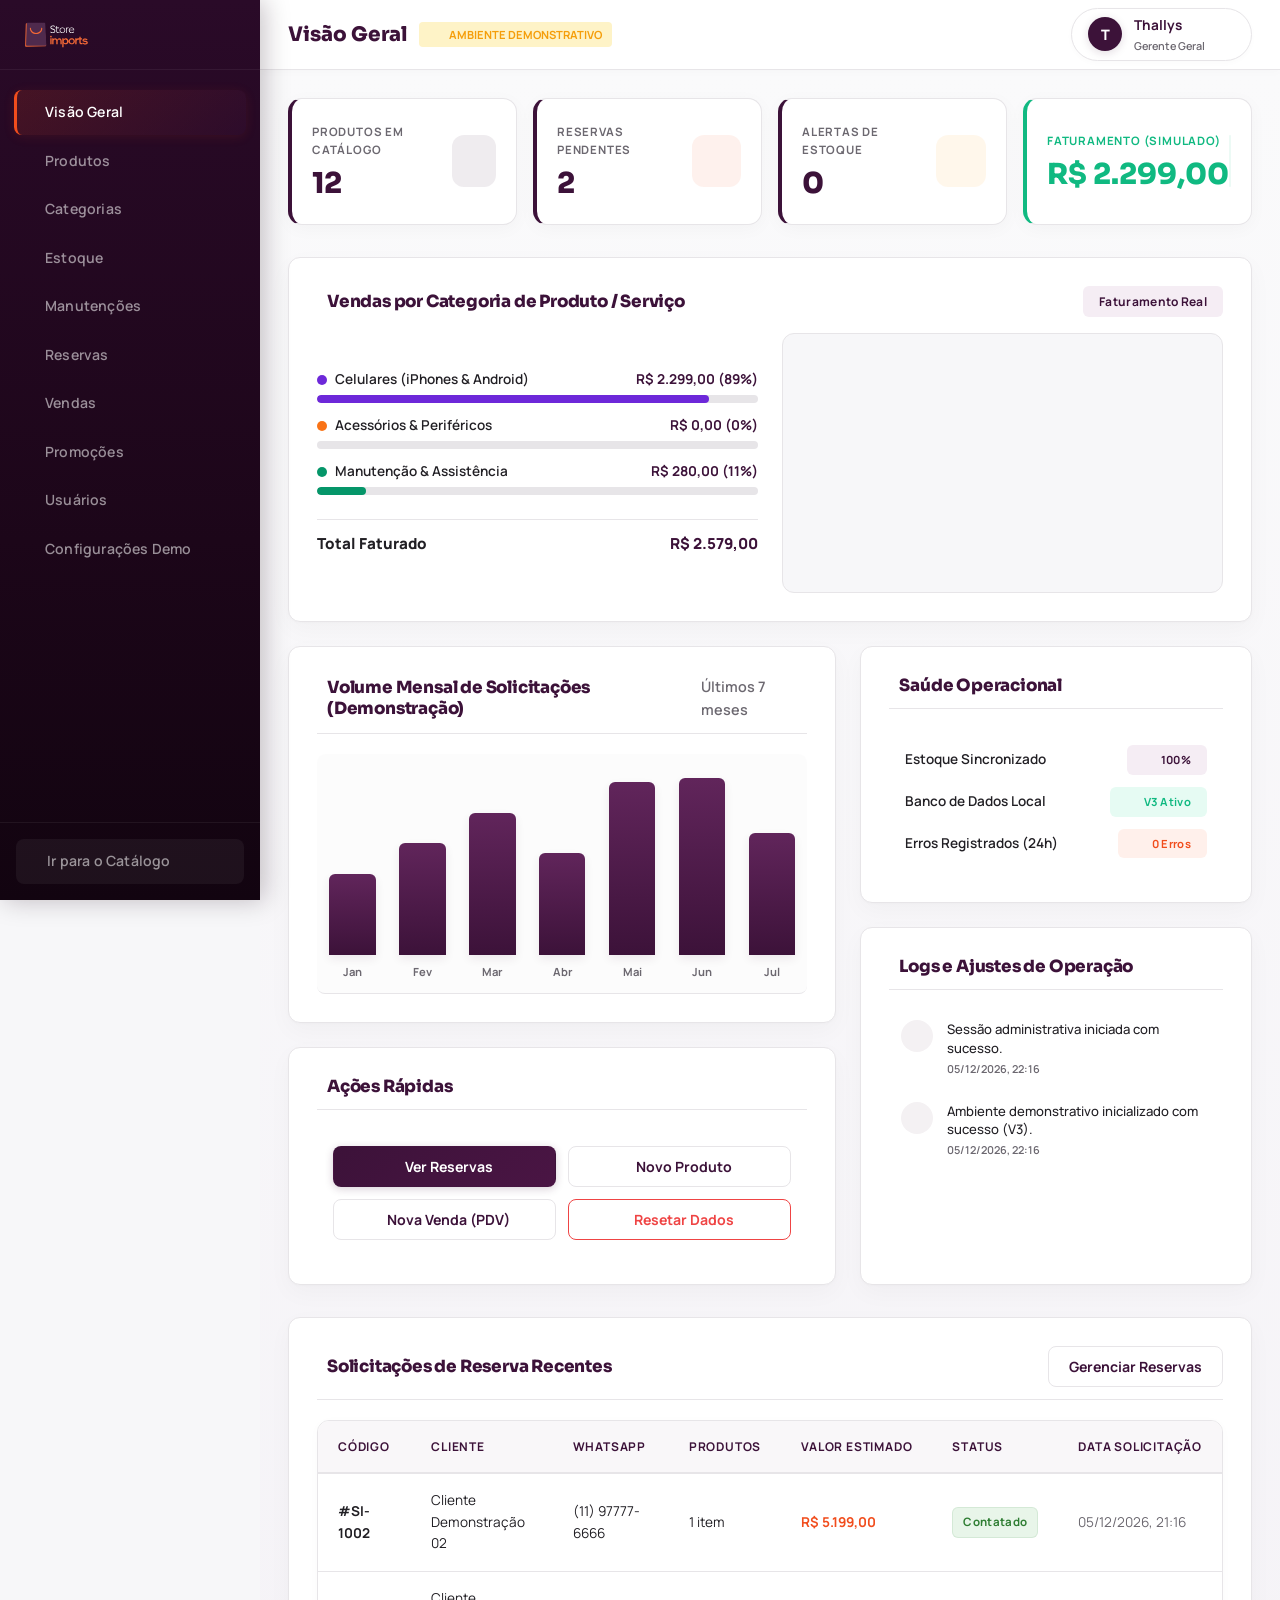
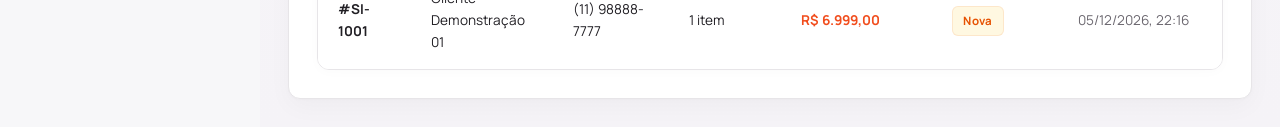
==== commit bac79f70: "fix: move category sales chart to overview tab and add product status tags" ====
--- a/admin.html
+++ b/admin.html
@@ -179,6 +179,26 @@
             <div class="kpi-icon-box green flex-center"><i data-lucide="banknote"></i></div>
           </div>
         </section>
+
+        <!-- VENDAS POR CATEGORIA DE PRODUTO / SERVIÇO -->
+        <div class="panel-card" style="margin-bottom: 24px;">
+          <div style="display: flex; justify-content: space-between; align-items: center; margin-bottom: 16px;">
+            <h3 class="panel-card-title"><i data-lucide="pie-chart"></i> Vendas por Categoria de Produto / Serviço</h3>
+            <span class="badge-capsule badge-purple-light" style="font-size: 0.75rem;">Faturamento Real</span>
+          </div>
+
+          <div style="display: grid; grid-template-columns: repeat(auto-fit, minmax(280px, 1fr)); gap: 24px; align-items: center;">
+            <!-- Category Totals Breakdown List -->
+            <div id="category-sales-breakdown-list" style="display: flex; flex-direction: column; gap: 12px;">
+              <!-- Dynamically populated via JS -->
+            </div>
+
+            <!-- Chart Canvas Container -->
+            <div style="position: relative; height: 260px; display: flex; align-items: center; justify-content: center; background: var(--bg-secondary); padding: 16px; border-radius: var(--radius-md); border: 1px solid var(--border-color);">
+              <canvas id="category-sales-chart" style="max-height: 230px; width: 100%;"></canvas>
+            </div>
+          </div>
+        </div>
 
         <!-- Charts Mock & Activity Timeline -->
         <div class="dashboard-grid">
@@ -349,6 +369,7 @@
                   <th>Preço Base</th>
                   <th>Preço Promo</th>
                   <th>Estoque Atual</th>
+                  <th>Status</th>
                   <th>Ações</th>
                 </tr>
               </thead>
@@ -402,26 +423,6 @@
            ========================================== -->
       <div id="panel-stock" class="admin-view-tab d-none">
         
-        <!-- VENDAS POR CATEGORIA DE PRODUTO / SERVIÇO -->
-        <div class="panel-card" style="margin-bottom: 24px;">
-          <div style="display: flex; justify-content: space-between; align-items: center; margin-bottom: 16px;">
-            <h3 class="panel-card-title"><i data-lucide="pie-chart"></i> Vendas por Categoria de Produto / Serviço</h3>
-            <span class="badge-capsule badge-purple-light" style="font-size: 0.75rem;">Faturamento Real</span>
-          </div>
-
-          <div style="display: grid; grid-template-columns: repeat(auto-fit, minmax(280px, 1fr)); gap: 24px; align-items: center;">
-            <!-- Category Totals Breakdown List -->
-            <div id="category-sales-breakdown-list" style="display: flex; flex-direction: column; gap: 12px;">
-              <!-- Dynamically populated via JS -->
-            </div>
-
-            <!-- Chart Canvas Container -->
-            <div style="position: relative; height: 260px; display: flex; align-items: center; justify-content: center; background: var(--bg-secondary); padding: 16px; border-radius: var(--radius-md); border: 1px solid var(--border-color);">
-              <canvas id="category-sales-chart" style="max-height: 230px; width: 100%;"></canvas>
-            </div>
-          </div>
-        </div>
-
         <div class="panel-card" style="margin-bottom: 24px;">
           <h3 class="panel-card-title" style="margin-bottom: 16px;"><i data-lucide="sliders-horizontal"></i> Realizar Ajuste Manual de Estoque</h3>
           
@@ -630,22 +631,6 @@
            ========================================== -->
       <div id="panel-sales" class="admin-view-tab d-none">
         
-        <!-- Sales Timeline Chart (Real Data) -->
-        <div class="panel-card" style="margin-bottom: 24px;">
-          <div class="panel-card-header">
-            <h3 class="panel-card-title"><i data-lucide="trending-up"></i> Evolução de Vendas (Últimos 30 dias)</h3>
-            <span class="results-count" id="sales-chart-period">Dados reais do sistema</span>
-          </div>
-          <div style="position:relative; height: 260px; width: 100%;">
-            <canvas id="sales-timeline-chart" style="display:none;"></canvas>
-            <div id="sales-chart-empty" style="display:flex;flex-direction:column;align-items:center;justify-content:center;height:100%;gap:10px;color:var(--text-secondary);font-size:0.9rem;">
-              <i data-lucide="bar-chart-2" style="width:40px;height:40px;opacity:0.3;"></i>
-              <span>Nenhuma venda registrada nos últimos 30 dias.</span>
-              <span style="font-size:0.78rem;opacity:0.6;">Registre uma venda abaixo para visualizar o gráfico.</span>
-            </div>
-          </div>
-        </div>
-
         <div class="panel-card" style="margin-bottom: 24px;">
           <h3 class="panel-card-title" style="margin-bottom: 16px;"><i data-lucide="plus-circle"></i> Registrar Nova Venda Física Direta</h3>
           
@@ -965,6 +950,14 @@
           </div>
 
           <div class="form-group">
+            <label for="p-status" class="form-label">Status do Produto *</label>
+            <select class="form-control" id="p-status" required>
+              <option value="active">Ativo (Visível no Catálogo)</option>
+              <option value="inactive">Inativo (Oculto no Catálogo)</option>
+            </select>
+          </div>
+
+          <div class="form-group">
             <label for="p-description" class="form-label">Descrição Comercial</label>
             <textarea class="form-control" id="p-description" rows="2" placeholder="Ficha ou detalhes do produto..."></textarea>
           </div>
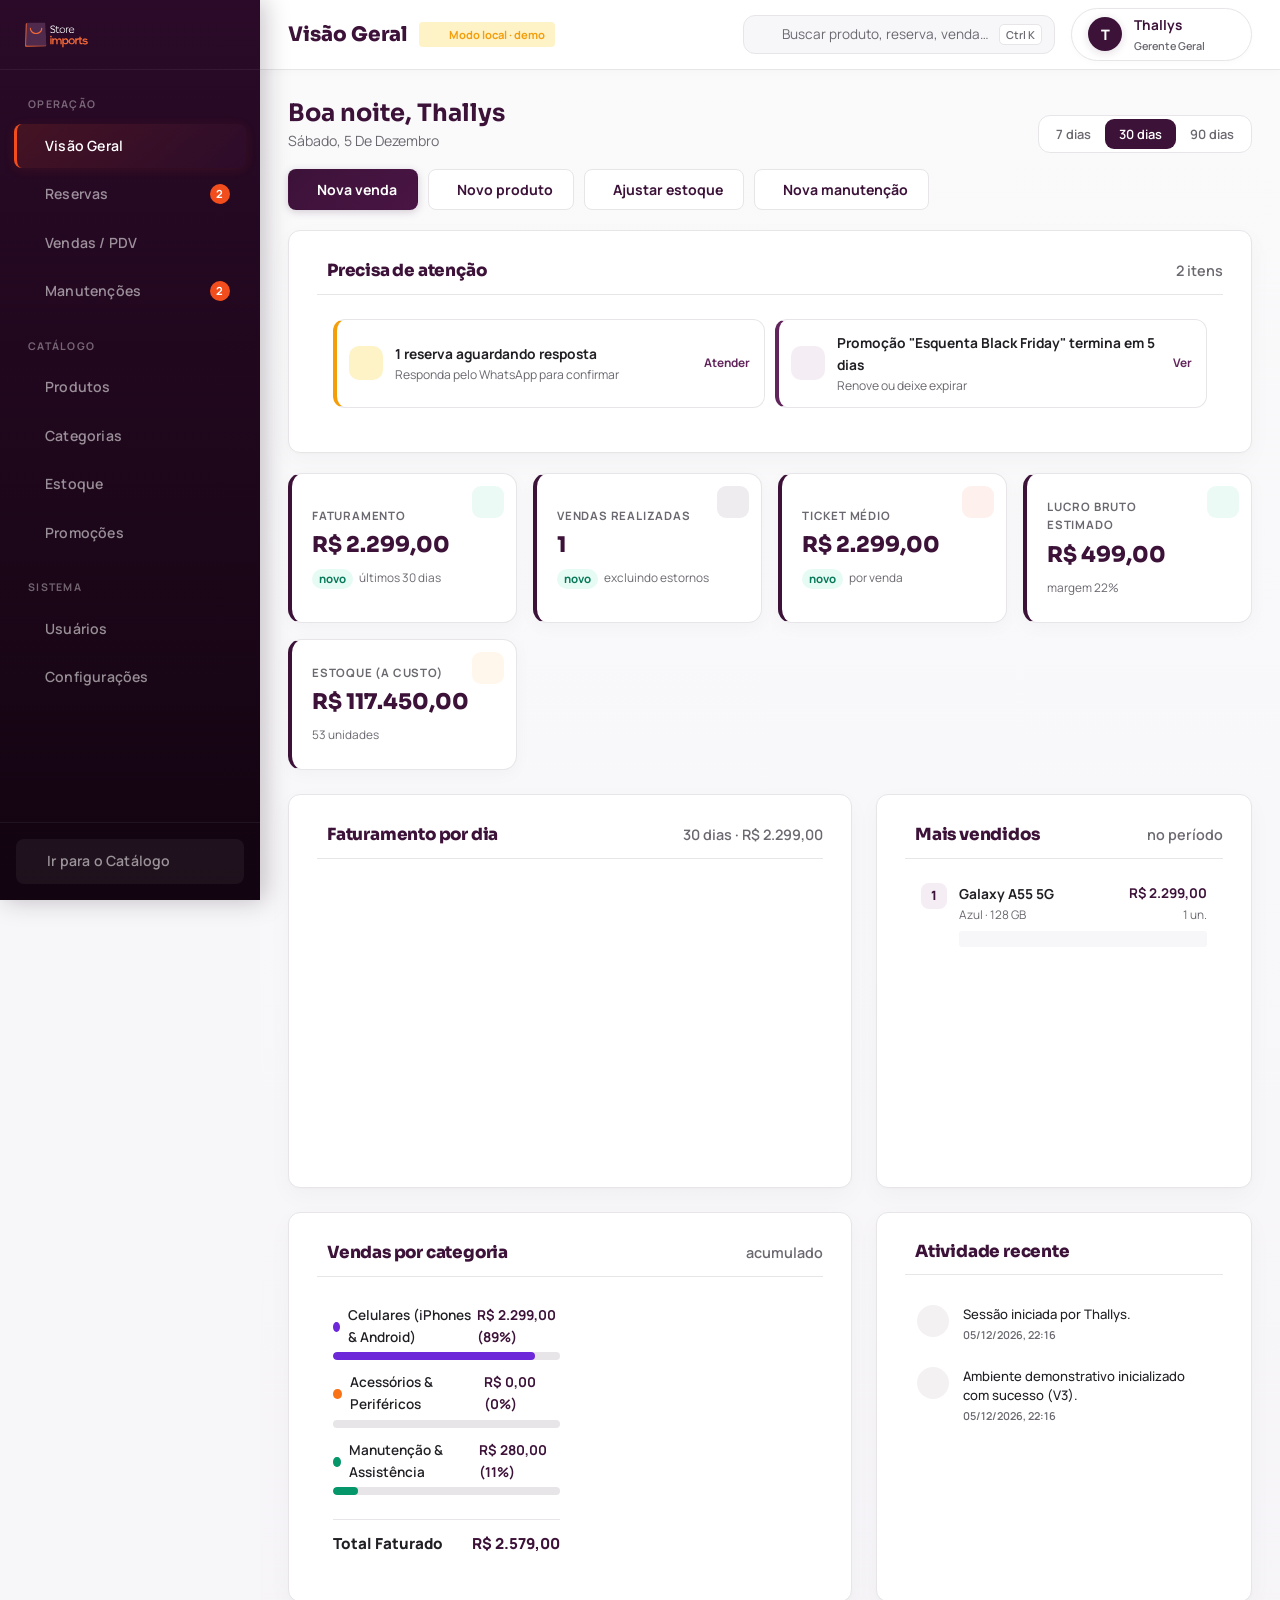
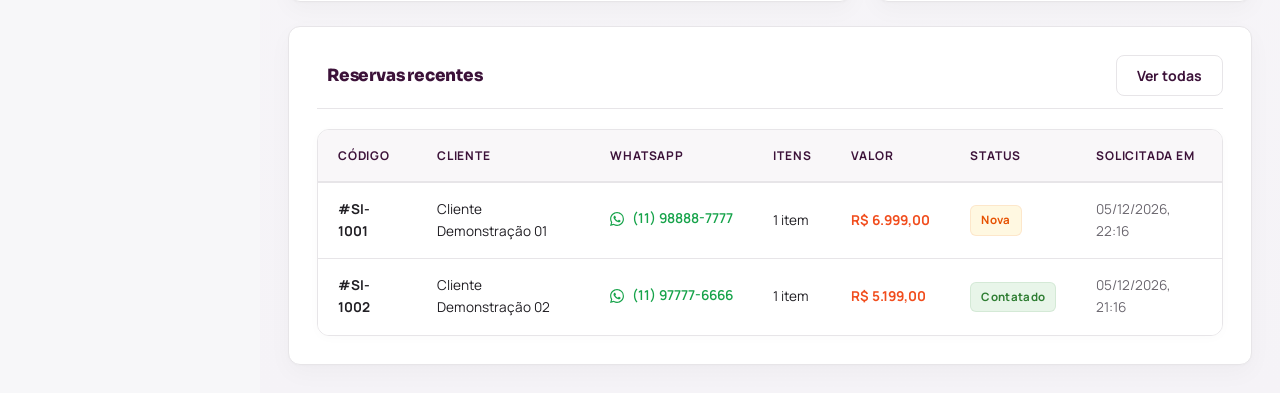
==== commit 8cc4e856: "feat: auditoria, nova Visão Geral do painel e preparação do banco Supabase Painel: - Visão Geral vir" ====
--- a/admin.html
+++ b/admin.html
@@ -12,7 +12,7 @@
   <!-- Lucide Icons CDN -->
   <script src="https://unpkg.com/lucide@0.292.0"></script>
   <!-- Chart.js CDN -->
-  <script src="https://cdn.jsdelivr.net/npm/chart.js"></script>
+  <script src="https://cdn.jsdelivr.net/npm/chart.js@4.4.1/dist/chart.umd.min.js"></script>
 </head>
 <body class="admin-body">
 
@@ -28,64 +28,67 @@
     </div>
 
     <ul class="sidebar-menu">
+      <li class="menu-group-label"><span>Operação</span></li>
       <li>
-        <div class="menu-item-link active" id="tab-overview" data-tab="overview">
+        <div class="menu-item-link" id="tab-overview" data-tab="overview" role="button" tabindex="0">
           <i data-lucide="layout-dashboard"></i>
           <span class="menu-item-text">Visão Geral</span>
         </div>
       </li>
       <li>
-        <div class="menu-item-link" id="tab-products" data-tab="products">
+        <div class="menu-item-link" id="tab-reservations" data-tab="reservations" role="button" tabindex="0">
+          <i data-lucide="calendar-clock"></i>
+          <span class="menu-item-text">Reservas</span><span class="menu-badge d-none" id="badge-reservations"></span>
+        </div>
+      </li>
+      <li>
+        <div class="menu-item-link" id="tab-sales" data-tab="sales" role="button" tabindex="0">
+          <i data-lucide="shopping-bag"></i>
+          <span class="menu-item-text">Vendas / PDV</span>
+        </div>
+      </li>
+      <li>
+        <div class="menu-item-link" id="tab-maintenances" data-tab="maintenances" role="button" tabindex="0">
+          <i data-lucide="wrench"></i>
+          <span class="menu-item-text">Manutenções</span><span class="menu-badge d-none" id="badge-maintenances"></span>
+        </div>
+      </li>
+      <li class="menu-group-label"><span>Catálogo</span></li>
+      <li>
+        <div class="menu-item-link" id="tab-products" data-tab="products" role="button" tabindex="0">
           <i data-lucide="smartphone"></i>
           <span class="menu-item-text">Produtos</span>
         </div>
       </li>
       <li>
-        <div class="menu-item-link" id="tab-categories" data-tab="categories">
+        <div class="menu-item-link" id="tab-categories" data-tab="categories" role="button" tabindex="0">
           <i data-lucide="folder-tree"></i>
           <span class="menu-item-text">Categorias</span>
         </div>
       </li>
       <li>
-        <div class="menu-item-link" id="tab-stock" data-tab="stock">
+        <div class="menu-item-link" id="tab-stock" data-tab="stock" role="button" tabindex="0">
           <i data-lucide="clipboard-list"></i>
-          <span class="menu-item-text">Estoque</span>
+          <span class="menu-item-text">Estoque</span><span class="menu-badge d-none" id="badge-stock"></span>
         </div>
       </li>
       <li>
-        <div class="menu-item-link" id="tab-maintenances" data-tab="maintenances">
-          <i data-lucide="wrench"></i>
-          <span class="menu-item-text">Manutenções</span>
+        <div class="menu-item-link" id="tab-promo" data-tab="promo" role="button" tabindex="0">
+          <i data-lucide="percent"></i>
+          <span class="menu-item-text">Promoções</span>
+        </div>
+      </li>
+      <li class="menu-group-label"><span>Sistema</span></li>
+      <li>
+        <div class="menu-item-link" id="tab-users" data-tab="users" role="button" tabindex="0">
+          <i data-lucide="users"></i>
+          <span class="menu-item-text">Usuários</span>
         </div>
       </li>
       <li>
-        <div class="menu-item-link" id="tab-reservations" data-tab="reservations">
-          <i data-lucide="calendar"></i>
-          <span class="menu-item-text">Reservas</span>
-        </div>
-      </li>
-      <li>
-        <div class="menu-item-link" id="tab-sales" data-tab="sales">
-          <i data-lucide="shopping-bag"></i>
-          <span class="menu-item-text">Vendas</span>
-        </div>
-      </li>
-      <li>
-        <div class="menu-item-link" id="tab-promo" data-tab="promo">
-          <i data-lucide="percent"></i>
-          <span class="menu-item-text">Promoções</span>
-        </div>
-      </li>
-      <li>
-        <div class="menu-item-link" id="tab-users" data-tab="users">
-          <i data-lucide="users"></i>
-          <span class="menu-item-text">Usuários</span>
-        </div>
-      </li>
-      <li>
-        <div class="menu-item-link" id="tab-settings" data-tab="settings">
+        <div class="menu-item-link" id="tab-settings" data-tab="settings" role="button" tabindex="0">
           <i data-lucide="settings"></i>
-          <span class="menu-item-text">Configurações Demo</span>
+          <span class="menu-item-text">Configurações</span>
         </div>
       </li>
     </ul>
@@ -110,10 +113,16 @@
           <i data-lucide="menu"></i>
         </button>
         <h2 class="top-navbar-title" id="workspace-title">Painel Operacional</h2>
-        <span class="badge-status badge-status-pending" style="display: flex; align-items: center; gap: 6px; font-size: 0.7rem;">
-          <i data-lucide="shield-alert" style="width: 14px; height: 14px;"></i> AMBIENTE DEMONSTRATIVO
+        <span class="badge-status badge-status-pending env-badge" id="env-badge" title="Os dados ficam apenas neste navegador (localStorage)">
+          <i data-lucide="database" style="width: 14px; height: 14px;"></i> <span id="env-badge-text">Modo local</span>
         </span>
       </div>
+
+      <button type="button" class="cmdk-trigger" id="btn-cmdk" aria-label="Busca rápida (Ctrl+K)">
+        <i data-lucide="search" style="width:16px;height:16px;"></i>
+        <span class="cmdk-trigger-text">Buscar produto, reserva, venda…</span>
+        <kbd>Ctrl K</kbd>
+      </button>
 
       <div class="user-profile-badge" id="profile-dropdown-trigger" style="cursor: pointer; position: relative;">
         <div class="user-avatar flex-center" id="active-profile-avatar">SI</div>
@@ -144,185 +153,105 @@
            TAB: VISÃO GERAL (DASHBOARD SUMMARY)
            ========================================== -->
       <div id="panel-overview" class="admin-view-tab">
-        
-        <!-- KPI Widgets (4 KPIs) -->
-        <section class="dashboard-kpis" style="display: grid; grid-template-columns: repeat(auto-fit, minmax(200px, 1fr)); gap: 16px; margin-bottom: 32px;">
-          <div class="kpi-card">
-            <div class="kpi-details">
-              <span class="kpi-label">Produtos em Catálogo</span>
-              <span class="kpi-value" id="kpi-total-products">0</span>
-            </div>
-            <div class="kpi-icon-box purple flex-center"><i data-lucide="smartphone"></i></div>
-          </div>
-          
-          <div class="kpi-card">
-            <div class="kpi-details">
-              <span class="kpi-label">Reservas Pendentes</span>
-              <span class="kpi-value" id="kpi-pending-res">0</span>
-            </div>
-            <div class="kpi-icon-box orange flex-center"><i data-lucide="clock"></i></div>
-          </div>
-          
-          <div class="kpi-card">
-            <div class="kpi-details">
-              <span class="kpi-label">Alertas de Estoque</span>
-              <span class="kpi-value" id="kpi-low-stock">0</span>
-            </div>
-            <div class="kpi-icon-box amber flex-center"><i data-lucide="alert-triangle"></i></div>
-          </div>
-          
-          <div class="kpi-card" style="border-left: 4px solid var(--success);">
-            <div class="kpi-details">
-              <span class="kpi-label" style="color: var(--success); font-weight: 700;">Faturamento (Simulado)</span>
-              <span class="kpi-value" id="kpi-faturamento" style="color: var(--success);">R$ 0,00</span>
-            </div>
-            <div class="kpi-icon-box green flex-center"><i data-lucide="banknote"></i></div>
-          </div>
+
+        <!-- Cabeçalho: saudação + período -->
+        <div class="ov-head">
+          <div>
+            <h3 class="ov-greeting" id="ov-greeting">Olá!</h3>
+            <p class="ov-date" id="ov-date"></p>
+          </div>
+          <div class="seg-control" role="group" aria-label="Período">
+            <button type="button" class="seg-btn" data-period="7">7 dias</button>
+            <button type="button" class="seg-btn active" data-period="30">30 dias</button>
+            <button type="button" class="seg-btn" data-period="90">90 dias</button>
+          </div>
+        </div>
+
+        <!-- Ações rápidas -->
+        <div class="ov-quick">
+          <button class="btn btn-primary" data-quick="sale"><i data-lucide="shopping-cart"></i> Nova venda</button>
+          <button class="btn btn-secondary" data-quick="product"><i data-lucide="package-plus"></i> Novo produto</button>
+          <button class="btn btn-secondary" data-quick="stock"><i data-lucide="clipboard-list"></i> Ajustar estoque</button>
+          <button class="btn btn-secondary" data-quick="maintenance"><i data-lucide="wrench"></i> Nova manutenção</button>
+        </div>
+
+        <!-- Precisa de atenção -->
+        <section class="panel-card ov-attention" aria-labelledby="ov-attn-title">
+          <div class="panel-card-header">
+            <h3 class="panel-card-title" id="ov-attn-title"><i data-lucide="bell-ring"></i> Precisa de atenção</h3>
+            <span class="results-count" id="ov-attn-count"></span>
+          </div>
+          <div class="attn-list" id="ov-attention-list"></div>
         </section>
 
-        <!-- VENDAS POR CATEGORIA DE PRODUTO / SERVIÇO -->
-        <div class="panel-card" style="margin-bottom: 24px;">
-          <div style="display: flex; justify-content: space-between; align-items: center; margin-bottom: 16px;">
-            <h3 class="panel-card-title"><i data-lucide="pie-chart"></i> Vendas por Categoria de Produto / Serviço</h3>
-            <span class="badge-capsule badge-purple-light" style="font-size: 0.75rem;">Faturamento Real</span>
-          </div>
-
-          <div style="display: grid; grid-template-columns: repeat(auto-fit, minmax(280px, 1fr)); gap: 24px; align-items: center;">
-            <!-- Category Totals Breakdown List -->
-            <div id="category-sales-breakdown-list" style="display: flex; flex-direction: column; gap: 12px;">
-              <!-- Dynamically populated via JS -->
-            </div>
-
-            <!-- Chart Canvas Container -->
-            <div style="position: relative; height: 260px; display: flex; align-items: center; justify-content: center; background: var(--bg-secondary); padding: 16px; border-radius: var(--radius-md); border: 1px solid var(--border-color);">
-              <canvas id="category-sales-chart" style="max-height: 230px; width: 100%;"></canvas>
-            </div>
-          </div>
-        </div>
-
-        <!-- Charts Mock & Activity Timeline -->
-        <div class="dashboard-grid">
-          
-          <!-- Mock Chart & Quick Actions -->
-          <div style="display: flex; flex-direction: column; gap: 24px;">
-            <div class="panel-card">
-              <div class="panel-card-header">
-                <h3 class="panel-card-title"><i data-lucide="bar-chart-3"></i> Volume Mensal de Solicitações (Demonstração)</h3>
-                <span class="results-count">Últimos 7 meses</span>
-              </div>
-              
-              <div class="mock-chart-container">
-                <!-- Rendered via JS bars -->
-                <div class="mock-chart-bar-wrapper">
-                  <div class="mock-chart-bar chart-tooltip-target" style="height: 40%;" data-value="12" data-tooltip="12 Simulações"></div>
-                  <span class="mock-chart-label">Jan</span>
-                </div>
-                <div class="mock-chart-bar-wrapper">
-                  <div class="mock-chart-bar chart-tooltip-target" style="height: 55%;" data-value="18" data-tooltip="18 Simulações"></div>
-                  <span class="mock-chart-label">Fev</span>
-                </div>
-                <div class="mock-chart-bar-wrapper">
-                  <div class="mock-chart-bar chart-tooltip-target" style="height: 70%;" data-value="24" data-tooltip="24 Simulações"></div>
-                  <span class="mock-chart-label">Mar</span>
-                </div>
-                <div class="mock-chart-bar-wrapper">
-                  <div class="mock-chart-bar chart-tooltip-target" style="height: 50%;" data-value="15" data-tooltip="15 Simulações"></div>
-                  <span class="mock-chart-label">Abr</span>
-                </div>
-                <div class="mock-chart-bar-wrapper">
-                  <div class="mock-chart-bar chart-tooltip-target" style="height: 85%;" data-value="32" data-tooltip="32 Simulações"></div>
-                  <span class="mock-chart-label">Mai</span>
-                </div>
-                <div class="mock-chart-bar-wrapper">
-                  <div class="mock-chart-bar chart-tooltip-target" style="height: 95%;" data-value="40" data-tooltip="40 Simulações"></div>
-                  <span class="mock-chart-label">Jun</span>
-                </div>
-                <div class="mock-chart-bar-wrapper">
-                  <div class="mock-chart-bar chart-tooltip-target" style="height: 60%;" data-value="20" data-tooltip="20 Simulações"></div>
-                  <span class="mock-chart-label">Jul</span>
-                </div>
-              </div>
-            </div>
-
-            <!-- Quick Actions -->
-            <div class="panel-card">
-              <div class="panel-card-header">
-                <h3 class="panel-card-title"><i data-lucide="zap"></i> Ações Rápidas</h3>
-              </div>
-              <div style="display: grid; grid-template-columns: 1fr 1fr; gap: 12px; padding: 16px;">
-                <button class="btn btn-primary" onclick="navTo('reservas')" style="justify-content: center;"><i data-lucide="clock"></i> Ver Reservas</button>
-                <button class="btn btn-secondary" onclick="navTo('produtos')" style="justify-content: center;"><i data-lucide="package-plus"></i> Novo Produto</button>
-                <button class="btn btn-secondary" onclick="navTo('pdv')" style="justify-content: center;"><i data-lucide="shopping-cart"></i> Nova Venda (PDV)</button>
-                <button class="btn btn-secondary" onclick="navTo('config')" style="justify-content: center; color: var(--danger); border-color: var(--danger);"><i data-lucide="refresh-cw"></i> Resetar Dados</button>
-              </div>
-            </div>
-          </div>
-
-          <!-- Operational Health & Activity log -->
-          <div style="display: flex; flex-direction: column; gap: 24px;">
-            <!-- Operational Health -->
-            <div class="panel-card">
-              <div class="panel-card-header">
-                <h3 class="panel-card-title"><i data-lucide="heart-pulse"></i> Saúde Operacional</h3>
-              </div>
-              <div style="padding: 16px; display: flex; flex-direction: column; gap: 12px;">
-                <div style="display: flex; justify-content: space-between; align-items: center;">
-                  <span style="font-size: 0.85rem; font-weight: 600;">Estoque Sincronizado</span>
-                  <span class="badge-capsule badge-purple-light" style="font-size: 0.7rem;"><i data-lucide="check" style="width: 12px; height: 12px;"></i> 100%</span>
-                </div>
-                <div style="display: flex; justify-content: space-between; align-items: center;">
-                  <span style="font-size: 0.85rem; font-weight: 600;">Banco de Dados Local</span>
-                  <span class="badge-capsule" style="background-color: var(--success-bg); color: var(--success); font-size: 0.7rem;"><i data-lucide="database" style="width: 12px; height: 12px;"></i> V3 Ativo</span>
-                </div>
-                <div style="display: flex; justify-content: space-between; align-items: center;">
-                  <span style="font-size: 0.85rem; font-weight: 600;">Erros Registrados (24h)</span>
-                  <span class="badge-capsule badge-orange-light" style="font-size: 0.7rem;"><i data-lucide="shield-check" style="width: 12px; height: 12px;"></i> 0 Erros</span>
-                </div>
-              </div>
-            </div>
-
-            <!-- Activity log -->
-            <div class="panel-card" style="flex: 1;">
-              <div class="panel-card-header">
-                <h3 class="panel-card-title"><i data-lucide="activity"></i> Logs e Ajustes de Operação</h3>
-              </div>
-              
-              <div class="activity-list" id="activity-log-list" style="max-height: 250px; overflow-y: auto;">
-                <!-- Dynamically populated activities -->
-              </div>
-            </div>
-          </div>
-
-        </div>
-
-        <!-- Recent Reservations List -->
+        <!-- KPIs do período -->
+        <section class="ov-kpis" id="ov-kpis" aria-label="Indicadores do período"></section>
+
+        <!-- Receita + Top produtos -->
+        <div class="ov-grid-2">
+          <div class="panel-card">
+            <div class="panel-card-header">
+              <h3 class="panel-card-title"><i data-lucide="trending-up"></i> Faturamento por dia</h3>
+              <span class="results-count" id="ov-revenue-sub"></span>
+            </div>
+            <div class="ov-chart-box">
+              <canvas id="ov-revenue-chart" aria-label="Gráfico de faturamento diário" role="img"></canvas>
+              <div class="ov-empty d-none" id="ov-revenue-empty">Nenhuma venda no período.</div>
+            </div>
+          </div>
+
+          <div class="panel-card">
+            <div class="panel-card-header">
+              <h3 class="panel-card-title"><i data-lucide="trophy"></i> Mais vendidos</h3>
+              <span class="results-count">no período</span>
+            </div>
+            <ol class="top-list" id="ov-top-products"></ol>
+          </div>
+        </div>
+
+        <!-- Categorias + Atividade -->
+        <div class="ov-grid-2">
+          <div class="panel-card">
+            <div class="panel-card-header">
+              <h3 class="panel-card-title"><i data-lucide="pie-chart"></i> Vendas por categoria</h3>
+              <span class="results-count">acumulado</span>
+            </div>
+            <div class="ov-cat-grid">
+              <div id="category-sales-breakdown-list" style="display: flex; flex-direction: column; gap: 12px;"></div>
+              <div class="ov-donut-box">
+                <canvas id="category-sales-chart" style="max-height: 230px; width: 100%;"></canvas>
+              </div>
+            </div>
+          </div>
+
+          <div class="panel-card">
+            <div class="panel-card-header">
+              <h3 class="panel-card-title"><i data-lucide="activity"></i> Atividade recente</h3>
+            </div>
+            <div class="activity-list" id="activity-log-list" style="max-height: 320px; overflow-y: auto;"></div>
+          </div>
+        </div>
+
+        <!-- Reservas recentes -->
         <div class="panel-card">
           <div class="panel-card-header">
-            <h3 class="panel-card-title"><i data-lucide="clock"></i> Solicitações de Reserva Recentes</h3>
-            <button class="btn btn-secondary btn-sm" id="btn-view-all-res">Gerenciar Reservas</button>
-          </div>
-          
+            <h3 class="panel-card-title"><i data-lucide="clock"></i> Reservas recentes</h3>
+            <button class="btn btn-secondary btn-sm" id="btn-view-all-res">Ver todas</button>
+          </div>
           <div class="table-responsive">
             <table class="admin-table">
               <thead>
                 <tr>
-                  <th>Código</th>
-                  <th>Cliente</th>
-                  <th>WhatsApp</th>
-                  <th>Produtos</th>
-                  <th>Valor Estimado</th>
-                  <th>Status</th>
-                  <th>Data Solicitação</th>
+                  <th>Código</th><th>Cliente</th><th>WhatsApp</th><th>Itens</th><th>Valor</th><th>Status</th><th>Solicitada em</th>
                 </tr>
               </thead>
-              <tbody id="dashboard-recent-reservations-tbody">
-                <!-- Dynamically populated -->
-              </tbody>
+              <tbody id="dashboard-recent-reservations-tbody"></tbody>
             </table>
           </div>
         </div>
 
       </div>
+
 
       <!-- ==========================================
            TAB: PRODUTOS (PRODUCTS MANAGEMENT)
@@ -338,15 +267,6 @@
               <div class="form-group" style="margin-bottom: 0;">
                 <select class="form-control" id="admin-filter-products-category">
                   <option value="">Todas as Categorias</option>
-                  <option value="smartphones">Smartphones</option>
-                  <option value="iphones">iPhones</option>
-                  <option value="android">Android</option>
-                  <option value="capas">Capas</option>
-                  <option value="peliculas">Películas</option>
-                  <option value="carregadores">Carregadores</option>
-                  <option value="fones">Fones de Ouvido</option>
-                  <option value="smartwatches">Smartwatches</option>
-                  <option value="acessorios">Acessórios</option>
                 </select>
               </div>
             </div>
@@ -592,11 +512,11 @@
             <div class="form-group" style="margin-bottom: 0;">
               <select class="form-control" id="admin-filter-reservations-status">
                 <option value="">Todos os Status</option>
-                <option value="Aguardando confirmação">Aguardando confirmação</option>
-                <option value="Confirmada">Confirmada</option>
-                <option value="Aguardando retirada">Aguardando retirada</option>
-                <option value="Finalizada">Finalizada</option>
-                <option value="Cancelada">Cancelada</option>
+                <option value="new">Aguardando confirmação</option>
+                <option value="confirmed">Confirmada</option>
+                <option value="contacted">Aguardando retirada</option>
+                <option value="completed">Finalizada</option>
+                <option value="cancelled">Cancelada</option>
               </select>
             </div>
           </div>
@@ -880,13 +800,30 @@
            TAB: CONFIGURAÇÕES DEMO
            ========================================== -->
       <div id="panel-settings" class="admin-view-tab d-none">
+
+        <div class="panel-card" style="margin-bottom: 24px;">
+          <div class="panel-card-header">
+            <h3 class="panel-card-title"><i data-lucide="database"></i> Banco de dados</h3>
+          </div>
+          <div id="settings-db-status"></div>
+        </div>
+
+        <div class="panel-card" style="margin-bottom: 24px;">
+          <h3 class="panel-card-title"><i data-lucide="download-cloud"></i> Backup</h3>
+          <p class="text-muted" style="margin-top: 8px; font-size: 0.85rem;">Baixe uma cópia de todos os dados em JSON. O mesmo arquivo servirá para importar tudo no banco quando o Supabase for ativado.</p>
+          <div style="margin-top: 16px; display: flex; gap: 12px; flex-wrap: wrap;">
+            <button class="btn btn-primary" id="btn-export-backup" type="button"><i data-lucide="download"></i> Exportar backup</button>
+            <button class="btn btn-secondary" id="btn-import-backup" type="button"><i data-lucide="upload"></i> Restaurar de arquivo</button>
+            <input type="file" id="input-import-backup" accept="application/json,.json" class="d-none">
+          </div>
+        </div>
+
         <div class="panel-card" style="border-left: 4px solid var(--danger);">
-          <h3 class="panel-card-title" style="color: var(--danger);"><i data-lucide="alert-triangle"></i> Controle de Dados Demonstrativos</h3>
-          <p class="text-muted" style="margin-top: 12px; font-size: 0.85rem;">Utilize as opções abaixo para resetar as informações fictícias populadas no sistema. Isso restaurará todos os produtos, reservas, vendas e logs aos valores originais do template.</p>
-          
-          <div style="margin-top: 24px;">
+          <h3 class="panel-card-title" style="color: var(--danger);"><i data-lucide="alert-triangle"></i> Zona de risco</h3>
+          <p class="text-muted" style="margin-top: 12px; font-size: 0.85rem;">Restaura produtos, reservas, vendas e logs aos valores originais do template. Exporte um backup antes.</p>
+          <div style="margin-top: 20px;">
             <button class="btn btn-primary" id="btn-reset-demo-data" style="background: var(--danger); border-color: var(--danger);">
-              Resetar Banco de Dados Fictício <i data-lucide="refresh-cw"></i>
+              Resetar dados de demonstração <i data-lucide="refresh-cw"></i>
             </button>
           </div>
         </div>
@@ -1176,6 +1113,7 @@
 
   <!-- Admin logic script -->
   <script src="./store_data.js"></script>
+  <script src="./supabase_adapter.js"></script>
   <script src="./admin.js"></script>
 </body>
 </html>
--- a/admin.css
+++ b/admin.css
@@ -1053,3 +1053,124 @@
   transition: width 0.4s ease;
 }
 
+
+/* ==========================================
+   DASHBOARD V4 — COMMAND CENTER
+   ========================================== */
+.menu-group-label { list-style: none; padding: 14px 14px 4px; }
+.menu-group-label span { font-size: 0.66rem; font-weight: 700; letter-spacing: .12em; text-transform: uppercase; color: rgba(255,255,255,.38); }
+.menu-group-label:first-child { padding-top: 0; }
+.menu-item-link .menu-badge { margin-left: auto; min-width: 20px; height: 20px; padding: 0 6px; border-radius: 10px; background: var(--orange-primary); color: #fff; font-size: .7rem; font-weight: 700; display: inline-flex; align-items: center; justify-content: center; }
+.menu-item-link .menu-badge.danger { background: var(--danger); }
+.menu-item-link:focus-visible { outline: 2px solid var(--orange-primary); outline-offset: 2px; }
+
+.env-badge { display: inline-flex; align-items: center; gap: 6px; font-size: .7rem; }
+.cmdk-trigger { margin-left: auto; margin-right: 16px; display: flex; align-items: center; gap: 10px; min-width: 260px; padding: 8px 12px; background: var(--bg-secondary); border: 1px solid var(--border-color); border-radius: var(--radius-md); color: var(--text-secondary); font: inherit; font-size: .85rem; cursor: pointer; transition: border-color .15s; }
+.cmdk-trigger:hover { border-color: var(--purple-medium); }
+.cmdk-trigger kbd, .cmdk-input-row kbd { margin-left: auto; font: 600 .68rem var(--font-body); padding: 2px 6px; border: 1px solid var(--border-color); border-radius: 5px; background: #fff; color: var(--text-secondary); }
+@media (max-width: 991px) { .cmdk-trigger { min-width: 0; margin-right: 8px; } .cmdk-trigger-text, .cmdk-trigger kbd { display: none; } }
+
+.ov-head { display: flex; justify-content: space-between; align-items: flex-end; gap: 16px; flex-wrap: wrap; margin-bottom: 16px; }
+.ov-greeting { font-family: var(--font-title); font-size: 1.5rem; margin: 0; color: var(--purple-primary); }
+.ov-date { margin: 2px 0 0; color: var(--text-secondary); font-size: .88rem; text-transform: capitalize; }
+.seg-control { display: inline-flex; background: #fff; border: 1px solid var(--border-color); border-radius: var(--radius-md); padding: 3px; }
+.seg-btn { border: 0; background: transparent; padding: 6px 14px; border-radius: 9px; font: 600 .8rem var(--font-body); color: var(--text-secondary); cursor: pointer; }
+.seg-btn.active { background: var(--purple-primary); color: #fff; }
+.seg-btn:not(.active):hover { background: var(--purple-light); }
+
+.ov-quick { display: flex; flex-wrap: wrap; gap: 10px; margin-bottom: 20px; }
+.ov-attention { margin-bottom: 20px; }
+.attn-list { display: grid; grid-template-columns: repeat(auto-fill, minmax(300px, 1fr)); gap: 10px; padding: 4px 16px 16px; }
+.attn-item { display: flex; align-items: center; gap: 12px; text-align: left; width: 100%; padding: 12px; border: 1px solid var(--border-color); border-left-width: 4px; border-radius: var(--radius-md); background: #fff; font: inherit; cursor: pointer; transition: box-shadow .15s, transform .15s; }
+.attn-item:hover { box-shadow: var(--shadow-md); transform: translateY(-1px); }
+.attn-item.danger { border-left-color: var(--danger); }
+.attn-item.warn { border-left-color: var(--alert); }
+.attn-item.info { border-left-color: var(--purple-medium); }
+.attn-icon { width: 34px; height: 34px; flex: none; border-radius: 10px; display: flex; align-items: center; justify-content: center; }
+.attn-icon svg { width: 18px; height: 18px; }
+.attn-item.danger .attn-icon { background: var(--danger-bg); color: var(--danger); }
+.attn-item.warn .attn-icon { background: var(--alert-bg); color: #B45309; }
+.attn-item.info .attn-icon { background: var(--purple-light); color: var(--purple-medium); }
+.attn-body { display: flex; flex-direction: column; min-width: 0; flex: 1; }
+.attn-body strong { font-size: .86rem; color: var(--text-primary); }
+.attn-body span { font-size: .76rem; color: var(--text-secondary); white-space: nowrap; overflow: hidden; text-overflow: ellipsis; }
+.attn-cta { display: inline-flex; align-items: center; gap: 2px; font-size: .74rem; font-weight: 700; color: var(--purple-medium); white-space: nowrap; }
+.attn-cta svg { width: 14px; height: 14px; }
+.attn-ok { display: flex; align-items: center; gap: 12px; padding: 12px 4px; color: var(--success); grid-column: 1 / -1; }
+.attn-ok svg { width: 28px; height: 28px; }
+.attn-ok div { display: flex; flex-direction: column; }
+.attn-ok span { color: var(--text-secondary); font-size: .82rem; }
+
+.ov-kpis { display: grid; grid-template-columns: repeat(auto-fit, minmax(190px, 1fr)); gap: 16px; margin-bottom: 24px; }
+.ov-kpi-sub { display: flex; align-items: center; gap: 6px; margin-top: 4px; font-size: .74rem; color: var(--text-secondary); }
+.delta { font-weight: 700; padding: 1px 7px; border-radius: 999px; font-size: .72rem; }
+.delta.up { background: var(--success-bg); color: #047857; }
+.delta.down { background: var(--danger-bg); color: #B91C1C; }
+.delta.flat { background: var(--bg-secondary); color: var(--text-secondary); }
+
+.ov-grid-2 { display: grid; grid-template-columns: 1fr; gap: 24px; margin-bottom: 24px; }
+@media (min-width: 1100px) { .ov-grid-2 { grid-template-columns: 3fr 2fr; } }
+.ov-chart-box { position: relative; height: 280px; padding: 8px 16px 16px; }
+.ov-empty { position: absolute; inset: 0; display: flex; align-items: center; justify-content: center; color: var(--text-secondary); font-size: .9rem; }
+.ov-cat-grid { display: grid; grid-template-columns: repeat(auto-fit, minmax(220px, 1fr)); gap: 20px; align-items: center; padding: 8px 16px 16px; }
+.ov-donut-box { height: 240px; display: flex; align-items: center; justify-content: center; }
+
+.top-list { list-style: none; margin: 0; padding: 4px 16px 16px; display: flex; flex-direction: column; gap: 14px; }
+.top-item { display: flex; gap: 12px; align-items: flex-start; }
+.top-rank { width: 26px; height: 26px; flex: none; border-radius: 8px; background: var(--purple-light); color: var(--purple-primary); font-weight: 800; font-size: .8rem; display: flex; align-items: center; justify-content: center; }
+.top-main { flex: 1; min-width: 0; }
+.top-line, .top-sub { display: flex; justify-content: space-between; gap: 8px; }
+.top-line strong { font-size: .86rem; overflow: hidden; text-overflow: ellipsis; white-space: nowrap; }
+.top-line span { font-weight: 700; font-size: .84rem; color: var(--purple-primary); white-space: nowrap; }
+.top-sub { font-size: .74rem; color: var(--text-secondary); margin-top: 1px; }
+.top-bar { height: 5px; background: var(--bg-secondary); border-radius: 3px; margin-top: 6px; overflow: hidden; }
+.top-bar i { display: block; height: 100%; background: var(--grad-orange); border-radius: 3px; }
+.top-empty { color: var(--text-secondary); font-size: .85rem; padding: 12px 0; }
+
+.cmdk-overlay { position: fixed; inset: 0; z-index: 2000; background: rgba(28,6,25,.45); display: none; align-items: flex-start; justify-content: center; padding-top: 12vh; }
+.cmdk-overlay.active { display: flex; }
+.cmdk { width: min(620px, calc(100vw - 32px)); background: #fff; border-radius: var(--radius-card-lg); box-shadow: 0 24px 60px rgba(28,6,25,.35); overflow: hidden; }
+.cmdk-input-row { display: flex; align-items: center; gap: 10px; padding: 14px 16px; border-bottom: 1px solid var(--border-color); }
+.cmdk-input-row svg { width: 18px; height: 18px; color: var(--text-secondary); }
+.cmdk-input-row input { flex: 1; border: 0; outline: 0; font: inherit; font-size: 1rem; background: transparent; }
+.cmdk-list { max-height: 50vh; overflow-y: auto; padding: 8px; }
+.cmdk-group { padding: 8px 10px 4px; font-size: .68rem; font-weight: 700; letter-spacing: .1em; text-transform: uppercase; color: var(--text-secondary); }
+.cmdk-item { display: flex; align-items: center; gap: 10px; width: 100%; border: 0; background: transparent; padding: 9px 10px; border-radius: 10px; font: inherit; font-size: .9rem; cursor: pointer; text-align: left; }
+.cmdk-item svg { width: 16px; height: 16px; color: var(--purple-medium); flex: none; }
+.cmdk-item.active, .cmdk-item:hover { background: var(--purple-light); }
+.cmdk-title { flex: 1; overflow: hidden; text-overflow: ellipsis; white-space: nowrap; }
+.cmdk-sub { font-size: .76rem; color: var(--text-secondary); }
+.cmdk-empty { padding: 24px; text-align: center; color: var(--text-secondary); }
+
+.db-mode { display: flex; gap: 12px; align-items: center; padding: 12px 16px; border-radius: var(--radius-md); margin: 0 16px 12px; }
+.db-mode.local { background: var(--alert-bg); color: #92400E; }
+.db-mode.online { background: var(--success-bg); color: #047857; }
+.db-mode div { display: flex; flex-direction: column; font-size: .85rem; }
+.db-mode span { font-size: .78rem; opacity: .85; }
+.db-grid { display: grid; grid-template-columns: repeat(auto-fill, minmax(130px, 1fr)); gap: 10px; padding: 0 16px; }
+.db-stat { background: var(--bg-secondary); border-radius: var(--radius-md); padding: 10px 12px; display: flex; flex-direction: column; }
+.db-stat span { font-size: .72rem; color: var(--text-secondary); }
+.db-stat strong { font-size: 1.2rem; color: var(--purple-primary); }
+#settings-db-status > p { padding: 0 16px 8px; }
+
+body.sidebar-collapsed .menu-group-label span, body.sidebar-collapsed .menu-badge { display: none; }
+.ov-kpi { position: relative; padding-right: 52px; }
+.ov-kpi .kpi-icon-box { position: absolute; top: 12px; right: 12px; width: 32px; height: 32px; border-radius: 9px; }
+.ov-kpi .kpi-icon-box svg { width: 16px; height: 16px; }
+.ov-kpi .kpi-value { font-size: 1.35rem; white-space: nowrap; }
+.ov-kpi .kpi-label { padding-right: 0; }
+.attn-body strong { white-space: normal; }
+.attn-list { grid-template-columns: repeat(auto-fill, minmax(min(300px, 100%), 1fr)); }
+@media (max-width: 575px) {
+  .ov-quick { display: grid; grid-template-columns: 1fr 1fr; }
+  .ov-quick .btn { justify-content: center; padding-left: 10px; padding-right: 10px; }
+  .env-badge { display: none; }
+  .cmdk-trigger { padding: 8px; }
+  .top-navbar-title { white-space: nowrap; font-size: 1.05rem; }
+  .attn-list { padding: 4px 12px 12px; }
+  .attn-cta { display: none; }
+}
+@media (max-width: 575px) {
+  .ov-quick { grid-template-columns: repeat(2, minmax(0, 1fr)); }
+  .ov-quick .btn { white-space: normal; font-size: .8rem; gap: 6px; }
+}
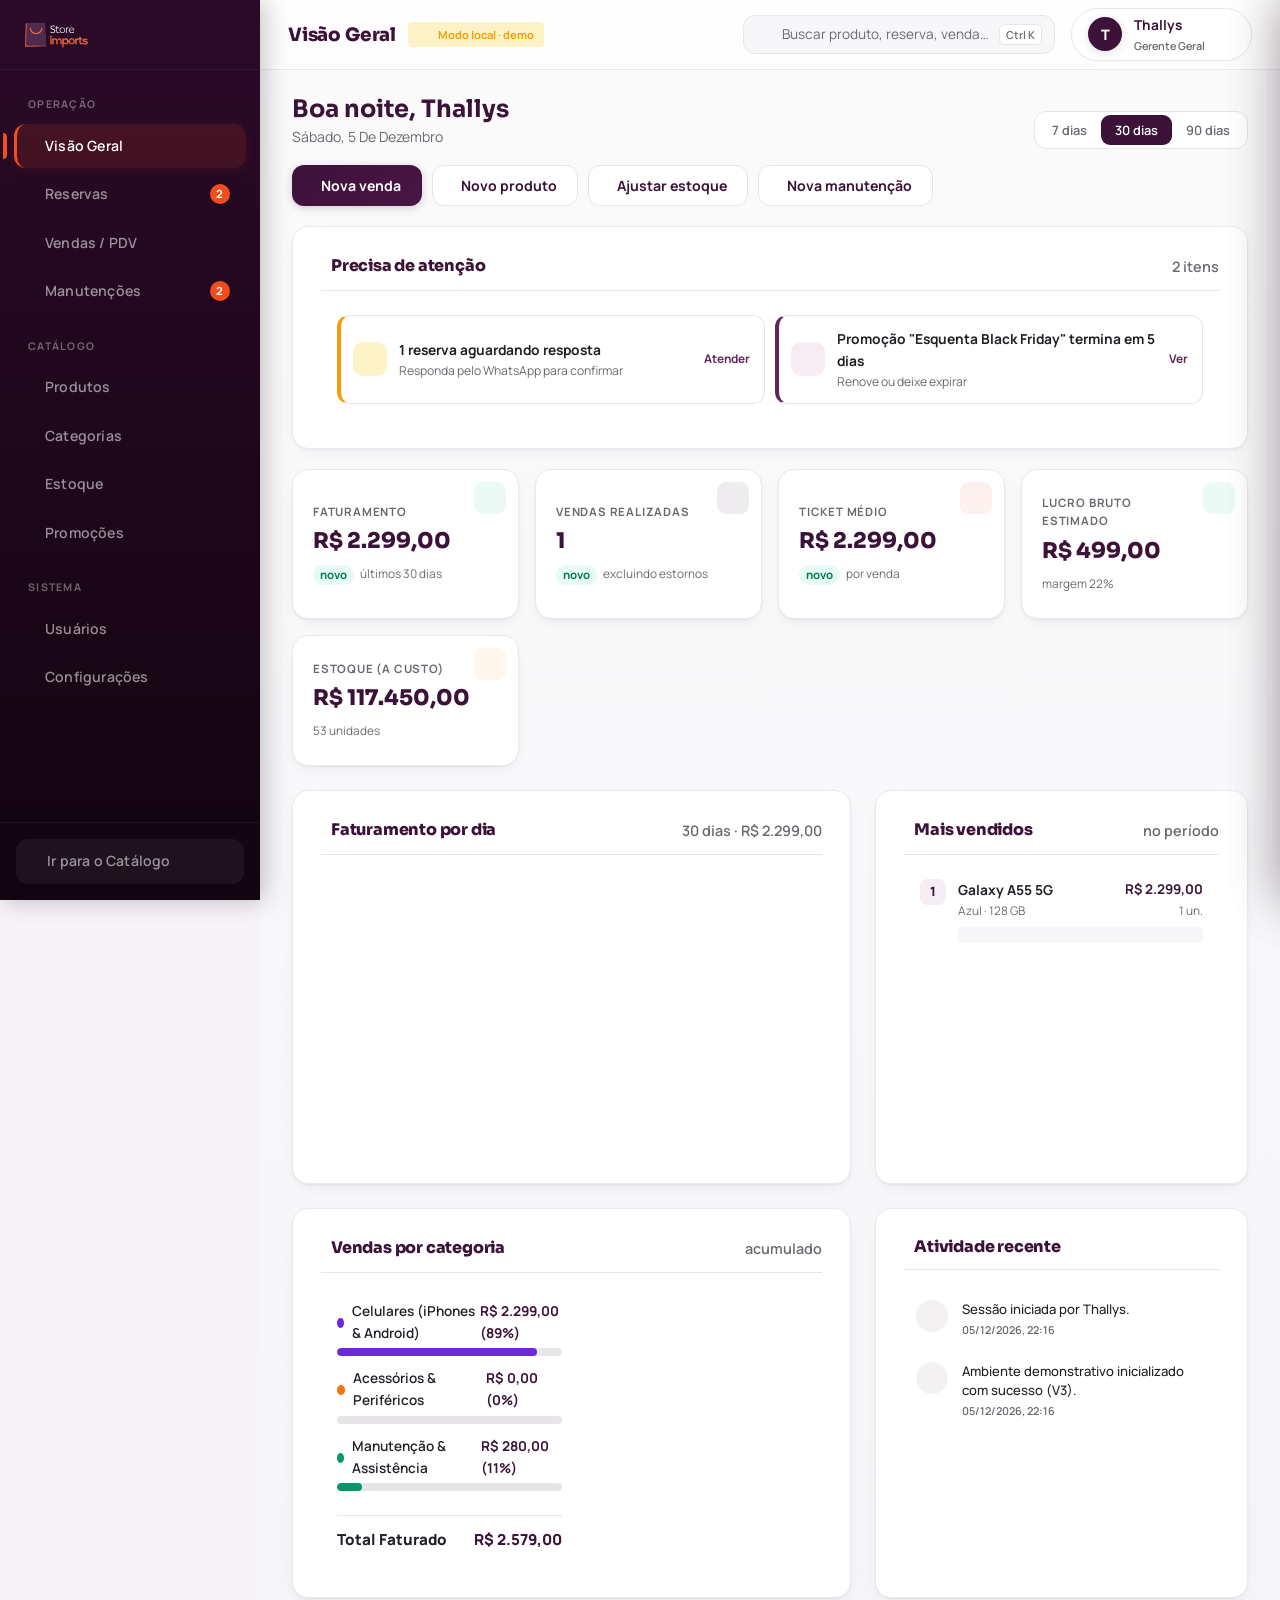
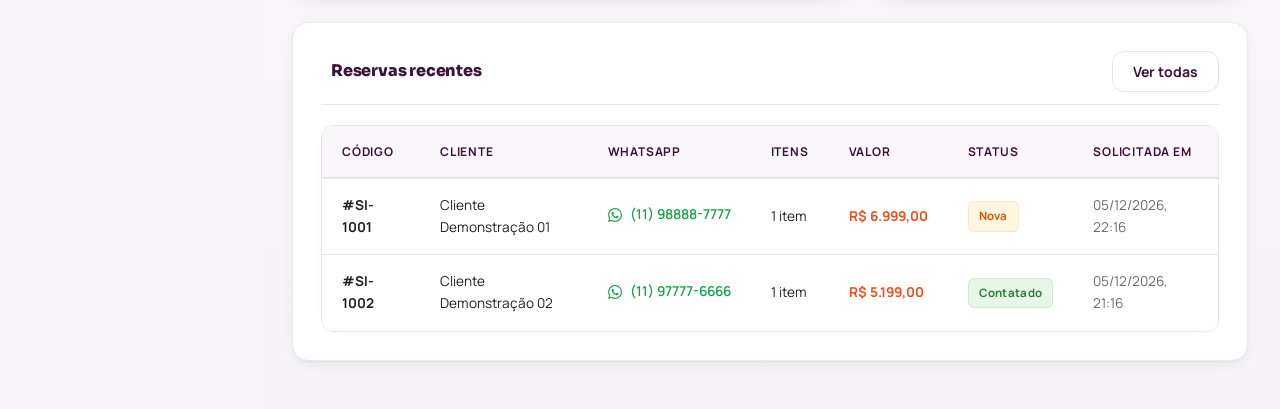
==== commit fcbe2e11: "feat(admin): redesenha todas as telas do painel com sistema visual unico - admin-ui.css: tokens, bar" ====
--- a/admin.html
+++ b/admin.html
@@ -8,6 +8,7 @@
   <!-- Base CSS -->
   <link rel="stylesheet" href="./style.css">
   <link rel="stylesheet" href="./admin.css">
+  <link rel="stylesheet" href="./admin-ui.css">
 
   <!-- Lucide Icons CDN -->
   <script src="https://unpkg.com/lucide@0.292.0"></script>
@@ -257,543 +258,249 @@
            TAB: PRODUTOS (PRODUCTS MANAGEMENT)
            ========================================== -->
       <div id="panel-products" class="admin-view-tab d-none">
-        
-        <div class="panel-card" style="margin-bottom: 24px;">
-          <div style="display: flex; flex-direction: column; gap: 16px; justify-content: space-between; align-items: stretch;">
-            <div class="grid-2-col" style="flex-grow: 1;">
-              <div class="form-group" style="margin-bottom: 0;">
-                <input type="text" class="form-control" id="admin-search-products" placeholder="Buscar por Nome, Marca ou Código...">
-              </div>
-              <div class="form-group" style="margin-bottom: 0;">
-                <select class="form-control" id="admin-filter-products-category">
-                  <option value="">Todas as Categorias</option>
-                </select>
-              </div>
-            </div>
-            
-            <button class="btn btn-primary" id="btn-admin-add-product" style="align-self: flex-end;">
-              <i data-lucide="plus"></i> Adicionar Produto
-            </button>
-          </div>
-        </div>
-
-        <div class="panel-card">
+        <div class="pg-bar">
+          <p class="pg-sub">Cadastre produtos e acompanhe preço, promoção e estoque em um só lugar.</p>
+          <div class="pg-actions">
+            <button class="btn btn-primary" id="btn-admin-add-product"><i data-lucide="plus"></i> Novo produto</button>
+          </div>
+        </div>
+        <div class="toolbar">
+          <label class="search-field"><i data-lucide="search"></i><input type="text" id="admin-search-products" placeholder="Buscar por nome, marca ou código…"></label>
+          <div class="chips" id="products-chips" role="group" aria-label="Filtrar por categoria"></div>
+          <select id="admin-filter-products-category" class="d-none" aria-hidden="true" tabindex="-1"><option value="">Todas</option></select>
+        </div>
+        <div class="panel-card flush">
           <div class="table-responsive">
-            <table class="admin-table">
-              <thead>
-                <tr>
-                  <th>Ref. Código</th>
-                  <th>Marca</th>
-                  <th>Nome do Produto</th>
-                  <th>Categoria</th>
-                  <th>Preço Base</th>
-                  <th>Preço Promo</th>
-                  <th>Estoque Atual</th>
-                  <th>Status</th>
-                  <th>Ações</th>
-                </tr>
-              </thead>
-              <tbody id="admin-products-table-tbody">
-                <!-- Dynamically populated -->
-              </tbody>
+            <table class="admin-table rich">
+              <thead><tr><th>Produto</th><th>Categoria</th><th class="num">Preço</th><th>Estoque</th><th>Status</th><th class="actions-col"></th></tr></thead>
+              <tbody id="admin-products-table-tbody"></tbody>
             </table>
           </div>
         </div>
-
       </div>
 
       <!-- ==========================================
            TAB: CATEGORIAS (CATEGORIES MANAGEMENT)
            ========================================== -->
       <div id="panel-categories" class="admin-view-tab d-none">
-        
-        <div class="panel-card" style="margin-bottom: 24px;">
-          <div style="display: flex; justify-content: space-between; align-items: center;">
-            <div class="form-group" style="margin-bottom: 0; flex: 1; max-width: 400px;">
-              <input type="text" class="form-control" id="admin-search-categories" placeholder="Buscar categoria...">
-            </div>
-            <button class="btn btn-primary" id="btn-admin-add-category">
-              <i data-lucide="plus"></i> Nova Categoria
-            </button>
-          </div>
-        </div>
-
-        <div class="panel-card">
-          <div class="table-responsive">
-            <table class="admin-table">
-              <thead>
-                <tr>
-                  <th>Imagem</th>
-                  <th>Nome da Categoria</th>
-                  <th>Identificador (Slug)</th>
-                  <th>Ações</th>
-                </tr>
-              </thead>
-              <tbody id="admin-categories-table-tbody">
-                <!-- Dynamically populated -->
-              </tbody>
-            </table>
-          </div>
-        </div>
-
+        <div class="pg-bar">
+          <p class="pg-sub">As categorias organizam a vitrine do catálogo. Inativar uma categoria a esconde do site.</p>
+          <div class="pg-actions">
+            <button class="btn btn-primary" id="btn-admin-add-category"><i data-lucide="plus"></i> Nova categoria</button>
+          </div>
+        </div>
+        <div class="toolbar">
+          <label class="search-field"><i data-lucide="search"></i><input type="text" id="admin-search-categories" placeholder="Buscar categoria…"></label>
+        </div>
+        <div class="cat-grid" id="admin-categories-grid"></div>
       </div>
 
       <!-- ==========================================
            TAB: ESTOQUE (INVENTORY CONTROL)
            ========================================== -->
       <div id="panel-stock" class="admin-view-tab d-none">
-        
-        <div class="panel-card" style="margin-bottom: 24px;">
-          <h3 class="panel-card-title" style="margin-bottom: 16px;"><i data-lucide="sliders-horizontal"></i> Realizar Ajuste Manual de Estoque</h3>
-          
-          <form id="admin-stock-adjust-form" novalidate>
-            <div class="grid-2-col">
-              <div class="form-group">
-                <label for="stock-adjust-product" class="form-label">Selecionar Produto *</label>
-                <select class="form-control" id="stock-adjust-product" required>
-                  <!-- Populated via JS -->
-                </select>
-              </div>
-              <div class="form-group">
-                <label for="stock-adjust-type" class="form-label">Tipo de Movimentação *</label>
-                <select class="form-control" id="stock-adjust-type" required>
-                  <option value="Entrada">Entrada (+) - Compra/Reposição</option>
-                  <option value="Saída">Saída (-) - Perda/Avaria/Uso Próprio</option>
-                  <option value="Ajuste">Ajuste Direto (=) - Inventário Correção</option>
-                </select>
-              </div>
-            </div>
-
-            <div class="grid-2-col">
-              <div class="form-group">
-                <label for="stock-adjust-amount" class="form-label">Quantidade / Novo Valor *</label>
-                <input type="number" class="form-control" id="stock-adjust-amount" placeholder="Ex: 5" required min="0">
-              </div>
-              <div class="form-group">
-                <label for="stock-adjust-reason" class="form-label">Motivo do Ajuste *</label>
-                <input type="text" class="form-control" id="stock-adjust-reason" placeholder="Ex: Correção de contagem de inventário" required>
-              </div>
-            </div>
-
-            <!-- IMEI Tracking Panel (Show for Phones only) -->
-            <div class="form-group d-none" id="stock-adjust-imeis-group">
-              <label for="stock-adjust-imeis" class="form-label">IMEIs do Smartphone (Separados por vírgula para novos aparelhos)</label>
-              <textarea class="form-control" id="stock-adjust-imeis" rows="2" placeholder="Ex: 359998887776661, 359998887776662"></textarea>
-            </div>
-
-            <button type="submit" class="btn btn-primary" style="margin-top: 8px;">
-              Registrar Movimentação <i data-lucide="check"></i>
-            </button>
-          </form>
-        </div>
-
-        <div class="panel-card">
-          <h3 class="panel-card-title" style="margin-bottom: 16px;"><i data-lucide="history"></i> Histórico de Movimentações de Estoque</h3>
-          
-          <div class="table-responsive">
-            <table class="admin-table">
-              <thead>
-                <tr>
-                  <th>Data/Hora</th>
-                  <th>Produto</th>
-                  <th>Quantidade</th>
-                  <th>Tipo</th>
-                  <th>Motivo</th>
-                  <th>Funcionário</th>
-                </tr>
-              </thead>
-              <tbody id="admin-stock-logs-tbody">
-                <!-- Dynamically populated -->
-              </tbody>
-            </table>
-          </div>
-        </div>
-
+        <div class="pg-bar">
+          <p class="pg-sub">Veja o que está acabando e lance entradas e saídas sem sair da tela.</p>
+          <div class="pg-actions">
+            <button class="btn btn-primary" id="btn-stock-new-movement" type="button"><i data-lucide="arrow-left-right"></i> Registrar movimentação</button>
+          </div>
+        </div>
+
+        <section class="tiles" id="stock-summary" aria-label="Resumo do estoque"></section>
+
+        <div class="tabs-lite" role="tablist">
+          <button type="button" class="tab-lite active" data-stock-view="position" role="tab">Posição atual</button>
+          <button type="button" class="tab-lite" data-stock-view="history" role="tab">Histórico de movimentações</button>
+        </div>
+
+        <div id="stock-view-position">
+          <div class="toolbar">
+            <label class="search-field"><i data-lucide="search"></i><input type="text" id="admin-search-stock" placeholder="Buscar produto, cor ou código…"></label>
+            <div class="chips" id="stock-chips" role="group" aria-label="Filtrar estoque"></div>
+          </div>
+          <div class="panel-card flush">
+            <div class="table-responsive">
+              <table class="admin-table rich">
+                <thead><tr><th>Produto</th><th>Código</th><th>Nível de estoque</th><th>Situação</th><th class="actions-col">Ajuste rápido</th></tr></thead>
+                <tbody id="admin-stock-position-tbody"></tbody>
+              </table>
+            </div>
+          </div>
+        </div>
+
+        <div id="stock-view-history" class="d-none">
+          <div class="panel-card flush">
+            <div class="table-responsive">
+              <table class="admin-table rich">
+                <thead><tr><th>Quando</th><th>Produto</th><th>Movimento</th><th>Saldo</th><th>Motivo</th><th>Por</th></tr></thead>
+                <tbody id="admin-stock-logs-tbody"></tbody>
+              </table>
+            </div>
+          </div>
+        </div>
       </div>
 
       <!-- ==========================================
            TAB: MANUTENÇÕES (CONTROLE OPERACIONAL DE ASSISTÊNCIA)
            ========================================== -->
       <div id="panel-maintenances" class="admin-view-tab d-none">
-        
-        <!-- KPIs Row -->
-        <section class="dashboard-kpis" style="display: grid; grid-template-columns: repeat(auto-fit, minmax(200px, 1fr)); gap: 16px; margin-bottom: 24px;">
-          <div class="kpi-card">
-            <div class="kpi-details">
-              <span class="kpi-label">Total de Manutenções</span>
-              <span class="kpi-value" id="kpi-maint-total">0</span>
-            </div>
-            <div class="kpi-icon-box purple flex-center"><i data-lucide="wrench"></i></div>
-          </div>
-          
-          <div class="kpi-card">
-            <div class="kpi-details">
-              <span class="kpi-label">Em Aberto</span>
-              <span class="kpi-value" id="kpi-maint-open" style="color: #D97706;">0</span>
-            </div>
-            <div class="kpi-icon-box orange flex-center"><i data-lucide="clock"></i></div>
-          </div>
-
-          <div class="kpi-card">
-            <div class="kpi-details">
-              <span class="kpi-label">Não Iniciados</span>
-              <span class="kpi-value" id="kpi-maint-not-started" style="color: #0284C7;">0</span>
-            </div>
-            <div class="kpi-icon-box flex-center" style="background-color: #E0F2FE; color: #0284C7;"><i data-lucide="pause-circle"></i></div>
-          </div>
-
-          <div class="kpi-card">
-            <div class="kpi-details">
-              <span class="kpi-label">Finalizados</span>
-              <span class="kpi-value" id="kpi-maint-finished" style="color: #059669;">0</span>
-            </div>
-            <div class="kpi-icon-box flex-center" style="background-color: #D1FAE5; color: #059669;"><i data-lucide="check-circle-2"></i></div>
-          </div>
-        </section>
-
-        <!-- Search and Action Bar -->
-        <div class="panel-card" style="margin-bottom: 24px;">
-          <div style="display: flex; flex-wrap: wrap; gap: 16px; justify-content: space-between; align-items: center;">
-            <div class="grid-2-col" style="flex-grow: 1; max-width: 600px;">
-              <div class="form-group" style="margin-bottom: 0;">
-                <input type="text" class="form-control" id="admin-search-maintenances" placeholder="Buscar por Aparelho, Cliente ou ID...">
-              </div>
-              <div class="form-group" style="margin-bottom: 0;">
-                <select class="form-control" id="admin-filter-maintenances-status">
-                  <option value="">Todos os Status</option>
-                  <option value="Aberto">Aberto</option>
-                  <option value="Não iniciado">Não iniciado</option>
-                  <option value="Finalizado">Finalizado</option>
-                </select>
-              </div>
-            </div>
-            
-            <button class="btn btn-primary" id="btn-admin-add-maintenance">
-              <i data-lucide="plus"></i> Nova Manutenção
-            </button>
-          </div>
-        </div>
-
-        <!-- Maintenances Table -->
-        <div class="panel-card">
-          <div class="table-responsive">
-            <table class="admin-table">
-              <thead>
-                <tr>
-                  <th>Cód. Manutenção</th>
-                  <th>Aparelho</th>
-                  <th>Cliente</th>
-                  <th>Defeito / Serviço</th>
-                  <th>Valor Estimado</th>
-                  <th>Status Atual</th>
-                  <th>Data Entrada</th>
-                  <th>Ações</th>
-                </tr>
-              </thead>
-              <tbody id="admin-maintenances-table-tbody">
-                <!-- Dynamically populated -->
-              </tbody>
-            </table>
-          </div>
-        </div>
-
+        <div class="pg-bar">
+          <p class="pg-sub">Acompanhe cada aparelho do balcão até a entrega. Use os botões do cartão para avançar o serviço.</p>
+          <div class="pg-actions">
+            <button class="btn btn-primary" id="btn-admin-add-maintenance"><i data-lucide="plus"></i> Nova manutenção</button>
+          </div>
+        </div>
+        <div class="toolbar">
+          <label class="search-field"><i data-lucide="search"></i><input type="text" id="admin-search-maintenances" placeholder="Buscar aparelho, cliente ou código…"></label>
+        </div>
+        <div class="board" id="maint-board"></div>
       </div>
 
       <!-- ==========================================
            TAB: RESERVAS (RESERVATIONS TABLE)
            ========================================== -->
       <div id="panel-reservations" class="admin-view-tab d-none">
-        
-        <div class="panel-card" style="margin-bottom: 24px;">
-          <div class="grid-2-col">
-            <div class="form-group" style="margin-bottom: 0;">
-              <input type="text" class="form-control" id="admin-search-reservations" placeholder="Buscar por Nome do Cliente, Código ou WhatsApp...">
-            </div>
-            <div class="form-group" style="margin-bottom: 0;">
-              <select class="form-control" id="admin-filter-reservations-status">
-                <option value="">Todos os Status</option>
-                <option value="new">Aguardando confirmação</option>
-                <option value="confirmed">Confirmada</option>
-                <option value="contacted">Aguardando retirada</option>
-                <option value="completed">Finalizada</option>
-                <option value="cancelled">Cancelada</option>
-              </select>
-            </div>
-          </div>
-        </div>
-
-        <div class="panel-card">
-          <div class="table-responsive">
-            <table class="admin-table">
-              <thead>
-                <tr>
-                  <th>Código</th>
-                  <th>Cliente</th>
-                  <th>WhatsApp</th>
-                  <th>Data Retirada</th>
-                  <th>Valor Estimado</th>
-                  <th>Status</th>
-                  <th>Data Solicitação</th>
-                  <th>Ações</th>
-                </tr>
-              </thead>
-              <tbody id="admin-reservations-table-tbody">
-                <!-- Dynamically populated -->
-              </tbody>
-            </table>
-          </div>
-        </div>
-
+        <div class="pg-bar">
+          <p class="pg-sub">Pedidos feitos no catálogo. Chame o cliente no WhatsApp, confirme a retirada e fature quando ele chegar.</p>
+        </div>
+        <div class="toolbar">
+          <label class="search-field"><i data-lucide="search"></i><input type="text" id="admin-search-reservations" placeholder="Buscar por cliente, código ou telefone…"></label>
+          <div class="chips" id="reservation-chips" role="group" aria-label="Filtrar por situação"></div>
+          <select id="admin-filter-reservations-status" class="d-none" aria-hidden="true" tabindex="-1">
+            <option value="">Todos</option><option value="new">new</option><option value="contacted">contacted</option><option value="confirmed">confirmed</option><option value="completed">completed</option><option value="cancelled">cancelled</option>
+          </select>
+        </div>
+        <div class="res-list" id="admin-reservations-list"></div>
       </div>
 
       <!-- ==========================================
            TAB: VENDAS (REGISTRY PRESENCIAL SALES)
            ========================================== -->
       <div id="panel-sales" class="admin-view-tab d-none">
-        
-        <div class="panel-card" style="margin-bottom: 24px;">
-          <h3 class="panel-card-title" style="margin-bottom: 16px;"><i data-lucide="plus-circle"></i> Registrar Nova Venda Física Direta</h3>
-          
-          <form id="admin-sales-registry-form" novalidate>
-            <div class="grid-2-col">
-              <div class="form-group">
-                <label for="sale-select-product" class="form-label">Selecionar Produto *</label>
-                <select class="form-control" id="sale-select-product" required>
-                  <!-- Populated via JS -->
-                </select>
-              </div>
-              <div class="form-group">
-                <label for="sale-qty" class="form-label">Quantidade Vendida *</label>
-                <input type="number" class="form-control" id="sale-qty" required min="1" value="1">
-              </div>
-            </div>
-
-            <div class="grid-2-col">
-              <div class="form-group">
-                <label for="sale-payment-method" class="form-label">Forma de Pagamento *</label>
-                <select class="form-control" id="sale-payment-method" required>
-                  <option value="Pix">Pix Presencial</option>
-                  <option value="Cartão de Crédito">Cartão de Crédito</option>
-                  <option value="Cartão de Débito">Cartão de Débito</option>
-                  <option value="Dinheiro">Dinheiro físico</option>
-                </select>
-              </div>
-              <div class="form-group">
-                <label for="sale-seller" class="form-label">Vendedor Responsável *</label>
-                <select class="form-control" id="sale-seller" required>
-                  <option value="Lucas (Vendedor)">Lucas (Vendedor)</option>
-                  <option value="Mariana (Vendedora)">Mariana (Vendedora)</option>
-                  <option value="Administrador">Administrador</option>
-                </select>
-              </div>
-            </div>
-
-            <div class="grid-2-col">
-              <div class="form-group">
-                <label for="sale-discount" class="form-label">Desconto Aplicado (R$, opcional)</label>
-                <input type="number" class="form-control" id="sale-discount" placeholder="Ex: 100" min="0" value="0">
-              </div>
-              <div class="form-group">
-                <label for="sale-client" class="form-label">Cliente (opcional)</label>
-                <input type="text" class="form-control" id="sale-client" placeholder="Nome do comprador presencial">
-              </div>
-            </div>
-
-            <button type="submit" class="btn btn-primary">
-              Finalizar e Dar Baixa <i data-lucide="check-circle-2"></i>
-            </button>
-          </form>
-        </div>
-
-
-        <div class="panel-card">
-          <h3 class="panel-card-title" style="margin-bottom: 16px;"><i data-lucide="history"></i> Vendas Físicas Registradas</h3>
-          
+        <div class="pg-bar">
+          <p class="pg-sub">Registre vendas de balcão, imprima o cupom e estorne quando necessário.</p>
+          <div class="pg-actions">
+            <button class="btn btn-primary" id="btn-sale-new" type="button"><i data-lucide="shopping-cart"></i> Nova venda</button>
+          </div>
+        </div>
+        <section class="tiles" id="sales-summary" aria-label="Resumo de vendas"></section>
+        <div class="toolbar">
+          <label class="search-field"><i data-lucide="search"></i><input type="text" id="admin-search-sales" placeholder="Buscar por código ou cliente…"></label>
+          <div class="chips" id="sales-chips" role="group" aria-label="Filtrar vendas"></div>
+        </div>
+        <div class="panel-card flush">
           <div class="table-responsive">
-            <table class="admin-table">
-              <thead>
-                <tr>
-                  <th>Código Venda</th>
-                  <th>Produto</th>
-                  <th>Quant.</th>
-                  <th>Cliente</th>
-                  <th>Forma Pagamento</th>
-                  <th>Valor Total</th>
-                  <th>Status</th>
-                  <th>Data Venda</th>
-                  <th>Vendedor</th>
-                  <th>Ações</th>
-                </tr>
-              </thead>
-              <tbody id="admin-sales-log-tbody">
-                <!-- Dynamically populated -->
-              </tbody>
+            <table class="admin-table rich">
+              <thead><tr><th>Venda</th><th>Itens</th><th>Cliente</th><th>Pagamento</th><th class="num">Total</th><th>Situação</th><th class="actions-col"></th></tr></thead>
+              <tbody id="admin-sales-log-tbody"></tbody>
             </table>
           </div>
         </div>
-
       </div>
 
       <!-- ==========================================
            TAB: PROMOÇÕES (PROMOTIONS CALCULATOR)
            ========================================== -->
       <div id="panel-promo" class="admin-view-tab d-none">
-        <div class="panel-card" style="margin-bottom: 24px;">
-          <h3 class="panel-card-title" style="margin-bottom: 16px;"><i data-lucide="percent"></i> Calculadora de Promoções</h3>
-          <p class="text-muted" style="font-size: 0.85rem; margin-bottom: 20px;">
-            Selecione o escopo do desconto (toda a loja, categoria, marca ou individual), configure o desconto e aplique-o de forma massiva.
-          </p>
-          
-          <form id="admin-promo-calc-form" novalidate>
-            <div class="grid-2-col">
-              <div class="form-group">
-                <label class="form-label">Aplicar desconto em:</label>
-                <select class="form-control" id="promo-scope">
-                  <option value="all">Toda a Loja (Todos os Produtos)</option>
-                  <option value="category">Por Categoria</option>
-                  <option value="brand">Por Marca</option>
-                  <option value="selected">Produtos Selecionados</option>
-                </select>
+        <div class="pg-bar">
+          <p class="pg-sub">Monte um desconto em 3 passos e confira o resultado antes de aplicar.</p>
+        </div>
+
+        <form id="admin-promo-calc-form" novalidate class="promo-layout">
+          <div class="promo-steps">
+            <section class="panel-card pstep">
+              <h3 class="pstep-title"><span class="pstep-num">1</span> Onde aplicar o desconto?</h3>
+              <div class="opt-grid" id="promo-scope-cards">
+                <button type="button" class="opt-card active" data-scope="all"><i data-lucide="store"></i><strong>Toda a loja</strong><span>Todos os produtos</span></button>
+                <button type="button" class="opt-card" data-scope="category"><i data-lucide="folder-tree"></i><strong>Categoria</strong><span>Ex.: só iPhones</span></button>
+                <button type="button" class="opt-card" data-scope="brand"><i data-lucide="tag"></i><strong>Marca</strong><span>Ex.: só Samsung</span></button>
+                <button type="button" class="opt-card" data-scope="selected"><i data-lucide="list-checks"></i><strong>Escolher produtos</strong><span>Marque um a um</span></button>
               </div>
-              
-              <div class="form-group d-none" id="promo-scope-detail-group">
-                <label class="form-label" id="promo-scope-detail-label">Detalhe do Escopo</label>
-                <select class="form-control" id="promo-scope-detail">
-                  <!-- Populated dynamically via JS -->
-                </select>
+              <select class="d-none" id="promo-scope" aria-hidden="true" tabindex="-1">
+                <option value="all">all</option><option value="category">category</option><option value="brand">brand</option><option value="selected">selected</option>
+              </select>
+              <div class="form-group d-none" id="promo-scope-detail-group" style="margin-top:16px;">
+                <label class="form-label" id="promo-scope-detail-label" for="promo-scope-detail">Detalhe</label>
+                <select class="form-control" id="promo-scope-detail"></select>
               </div>
-            </div>
-
-            <!-- Manual checkbox product selection (Hidden initially) -->
-            <div class="form-group d-none" id="promo-manual-select-group">
-              <label class="form-label">Selecione os Produtos:</label>
-              <div class="promo-product-checkbox-list" id="promo-manual-products-list" style="max-height: 200px; overflow-y: auto; border: 1px solid var(--border-color); padding: 12px; border-radius: var(--radius-sm); display: flex; flex-direction: column; gap: 8px; background: var(--bg-secondary);">
-                <!-- Populated via JS -->
+              <div class="form-group d-none" id="promo-manual-select-group" style="margin-top:16px;">
+                <label class="form-label">Marque os produtos</label>
+                <div class="promo-product-checkbox-list" id="promo-manual-products-list"></div>
               </div>
-            </div>
-            
-            <div class="grid-2-col">
-              <div class="form-group">
-                <label class="form-label">Tipo de Desconto *</label>
-                <select class="form-control" id="promo-discount-type">
-                  <option value="percent">Porcentagem (%) Off</option>
-                  <option value="fixed">Valor Fixo (R$) Off</option>
-                </select>
+            </section>
+
+            <section class="panel-card pstep">
+              <h3 class="pstep-title"><span class="pstep-num">2</span> Quanto de desconto?</h3>
+              <div class="seg-control" role="group" aria-label="Tipo de desconto" id="promo-type-seg">
+                <button type="button" class="seg-btn active" data-dtype="percent">Porcentagem (%)</button>
+                <button type="button" class="seg-btn" data-dtype="fixed">Valor fixo (R$)</button>
               </div>
-              
-              <div class="form-group">
-                <label class="form-label">Valor do Desconto *</label>
-                <input type="number" class="form-control" id="promo-discount-value" placeholder="Ex: 5" required min="0" value="5">
+              <select class="d-none" id="promo-discount-type" aria-hidden="true" tabindex="-1"><option value="percent">percent</option><option value="fixed">fixed</option></select>
+              <div class="amount-row">
+                <div class="amount-input"><span id="promo-affix">%</span><input type="number" class="form-control" id="promo-discount-value" required min="0" step="any" value="5" aria-label="Valor do desconto"></div>
+                <div class="chips" id="promo-quick-values"></div>
               </div>
-            </div>
-            
-            <div style="display: flex; gap: 16px; margin-top: 12px; flex-wrap: wrap;">
-              <button type="button" class="btn btn-secondary" id="btn-promo-preview">
-                Visualizar Alterações <i data-lucide="eye"></i>
-              </button>
-              <button type="submit" class="btn btn-primary" id="btn-promo-apply-submit" style="display: inline-block; cursor: pointer; padding: 10px 20px; border-radius: var(--radius-sm); border: none; background: var(--purple-primary); color: var(--white); font-weight: 600;">
-                Aplicar Promoção <i data-lucide="check" style="width: 16px; height: 16px; display: inline-block; vertical-align: middle;"></i>
-              </button>
-              <button type="button" class="btn btn-secondary" id="btn-promo-clear" style="border-color: var(--danger); color: var(--danger); background: transparent;">
-                Limpar Descontos <i data-lucide="trash-2"></i>
-              </button>
-            </div>
-          </form>
-        </div>
-        
-        <div class="panel-card d-none" id="promo-preview-card">
-          <h3 class="panel-card-title" style="margin-bottom: 16px;"><i data-lucide="eye"></i> Prévia de Alterações de Preço</h3>
+            </section>
+
+            <section class="panel-card pstep">
+              <h3 class="pstep-title"><span class="pstep-num">3</span> Conferir os preços</h3>
+              <div class="table-responsive" style="max-height:340px;overflow:auto;">
+                <table class="admin-table rich compact">
+                  <thead><tr><th>Produto</th><th class="num">Preço</th><th class="num">Promoção atual</th><th class="num">Novo preço</th></tr></thead>
+                  <tbody id="promo-preview-tbody"></tbody>
+                </table>
+              </div>
+              <div id="promo-preview-card" class="d-none"></div>
+            </section>
+          </div>
+
+          <aside class="promo-summary panel-card" aria-live="polite">
+            <h3 class="pstep-title" style="margin-bottom:12px;"><i data-lucide="receipt-text"></i> Resumo</h3>
+            <div id="promo-summary-body"></div>
+            <button type="submit" class="btn btn-primary btn-block" id="btn-promo-apply-submit"><i data-lucide="check"></i> Aplicar promoção</button>
+            <button type="button" class="btn btn-ghost-danger btn-block" id="btn-promo-clear"><i data-lucide="eraser"></i> Remover promoções deste escopo</button>
+          </aside>
+        </form>
+
+        <section class="panel-card flush" style="margin-top:24px;">
+          <div class="panel-card-header"><h3 class="panel-card-title"><i data-lucide="badge-percent"></i> Promoções ativas no catálogo</h3><span class="results-count" id="promo-active-count"></span></div>
           <div class="table-responsive">
-            <table class="admin-table">
-              <thead>
-                <tr>
-                  <th>Ref. Código</th>
-                  <th>Produto</th>
-                  <th>Preço Base</th>
-                  <th>Preço Promo Atual</th>
-                  <th>Novo Preço Promo</th>
-                  <th>Desconto Real</th>
-                </tr>
-              </thead>
-              <tbody id="promo-preview-tbody">
-                <!-- Dynamically populated -->
-              </tbody>
+            <table class="admin-table rich">
+              <thead><tr><th>Produto</th><th class="num">Preço</th><th class="num">Promoção</th><th class="num">Desconto</th><th class="actions-col"></th></tr></thead>
+              <tbody id="promo-active-tbody"></tbody>
             </table>
           </div>
-        </div>
+        </section>
       </div>
 
       <!-- ==========================================
            TAB: USUÁRIOS & PERMISSÕES (ROLES LIST)
            ========================================== -->
       <div id="panel-users" class="admin-view-tab d-none">
-        
-        <div class="dashboard-grid" style="grid-template-columns: repeat(2, 1fr) !important; gap: 24px;">
-          
-          <!-- Card Admin -->
-          <div class="panel-card">
-            <div class="panel-card-header" style="border-bottom: 3px solid var(--purple-primary);">
-              <h3 class="panel-card-title"><i data-lucide="shield-check" class="text-purple"></i> Administrador</h3>
-              <span class="badge-capsule badge-purple-light">Acesso Completo</span>
-            </div>
-            <p class="text-muted" style="font-size: 0.8rem; margin: 12px 0;">Nível hierárquico principal. Responsável pelas configurações de segurança, contratação e auditoria de vendas.</p>
-            <ul style="font-size: 0.8rem; padding-left: 20px; color: var(--text-primary); display: flex; flex-direction: column; gap: 6px;">
-              <li>Visualizar painel financeiro e relatórios de lucros.</li>
-              <li>Cadastrar, editar e excluir produtos do catálogo.</li>
-              <li>Fazer ajustes diretos de estoque e cadastrar novos IMEIs.</li>
-              <li>Aprovar, cancelar e auditar reservas de clientes.</li>
-              <li>Gerenciar cargos, usuários e redefinir senhas.</li>
-            </ul>
-          </div>
-
-          <!-- Card Gerente -->
-          <div class="panel-card">
-            <div class="panel-card-header" style="border-bottom: 3px solid var(--purple-medium);">
-              <h3 class="panel-card-title"><i data-lucide="shield" style="color: var(--purple-medium);"></i> Gerente</h3>
-              <span class="badge-capsule badge-purple-light">Gestão e Estoque</span>
-            </div>
-            <p class="text-muted" style="font-size: 0.8rem; margin: 12px 0;">Supervisão operacional da loja física. Administra as atividades cotidianas e o fluxo de inventário.</p>
-            <ul style="font-size: 0.8rem; padding-left: 20px; color: var(--text-primary); display: flex; flex-direction: column; gap: 6px;">
-              <li>Visualizar e atualizar o estoque mínimo de alertas.</li>
-              <li>Adicionar novos produtos e realizar correções de preços.</li>
-              <li>Aprovar e modificar reservas de clientes.</li>
-              <li>Registrar saídas por avaria de peças ou perdas de aparelhos.</li>
-              <li>Sem acesso ao gerenciamento de usuários.</li>
-            </ul>
-          </div>
-
-          <!-- Card Vendedor -->
-          <div class="panel-card">
-            <div class="panel-card-header" style="border-bottom: 3px solid var(--orange-primary);">
-              <h3 class="panel-card-title"><i data-lucide="user-check" class="text-orange"></i> Vendedor</h3>
-              <span class="badge-capsule badge-orange-light">Reservas e Balcão</span>
-            </div>
-            <p class="text-muted" style="font-size: 0.8rem; margin: 12px 0;">Atendimento direto no balcão físico da loja. Foca no contato presencial com o cliente final.</p>
-            <ul style="font-size: 0.8rem; padding-left: 20px; color: var(--text-primary); display: flex; flex-direction: column; gap: 6px;">
-              <li>Consultar a disponibilidade de modelos do estoque em tempo real.</li>
-              <li>Confirmar a retirada do aparelho e converter reserva em venda concluída.</li>
-              <li>Registrar novas vendas presenciais e emitir avisos de reserva.</li>
-              <li>Bloqueado para alteração de custos de compra ou edição de produtos.</li>
-            </ul>
-          </div>
-
-          <!-- Card Estoquista -->
-          <div class="panel-card">
-            <div class="panel-card-header" style="border-bottom: 3px solid var(--text-secondary);">
-              <h3 class="panel-card-title"><i data-lucide="package" style="color: var(--text-secondary);"></i> Estoquista</h3>
-              <span class="badge-capsule" style="background-color: var(--bg-secondary); color: var(--text-secondary);">Inventário</span>
-            </div>
-            <p class="text-muted" style="font-size: 0.8rem; margin: 12px 0;">Manuseio físico do estoque. Recebimento de mercadorias, conferência e etiquetagem dos IMEIs.</p>
-            <ul style="font-size: 0.8rem; padding-left: 20px; color: var(--text-primary); display: flex; flex-direction: column; gap: 6px;">
-              <li>Lançar entradas de notas fiscais de compra no painel.</li>
-              <li>Listar códigos de barras e vincular números de série aos celulares.</li>
-              <li>Ajustar quantidades de acessórios e capinhas após contagem de inventário.</li>
-              <li>Bloqueado para faturamento de vendas ou visualização financeira.</li>
-            </ul>
-          </div>
-
-        </div>
-
+        <div class="pg-bar">
+          <p class="pg-sub">Quem usa o painel e o que cada cargo pode fazer. Os acessos passam a ser aplicados quando o login for ativado.</p>
+        </div>
+        <section class="panel-card flush" style="margin-bottom:24px;">
+          <div class="panel-card-header"><h3 class="panel-card-title"><i data-lucide="users"></i> Equipe</h3></div>
+          <div class="team-list" id="team-list"></div>
+        </section>
+        <section class="panel-card flush">
+          <div class="panel-card-header"><h3 class="panel-card-title"><i data-lucide="shield-check"></i> Permissões por cargo</h3></div>
+          <div class="table-responsive">
+            <table class="admin-table rich perm-table">
+              <thead><tr><th>Ação</th><th>Administrador</th><th>Gerente</th><th>Vendedor</th><th>Estoquista</th></tr></thead>
+              <tbody>
+                <tr><td>Ver financeiro e lucro</td><td><i class="yes" data-lucide="check"></i></td><td><i class="yes" data-lucide="check"></i></td><td><i class="no" data-lucide="minus"></i></td><td><i class="no" data-lucide="minus"></i></td></tr>
+                <tr><td>Cadastrar e editar produtos / preços</td><td><i class="yes" data-lucide="check"></i></td><td><i class="yes" data-lucide="check"></i></td><td><i class="no" data-lucide="minus"></i></td><td><i class="no" data-lucide="minus"></i></td></tr>
+                <tr><td>Lançar entradas e ajustes de estoque</td><td><i class="yes" data-lucide="check"></i></td><td><i class="yes" data-lucide="check"></i></td><td><i class="no" data-lucide="minus"></i></td><td><i class="yes" data-lucide="check"></i></td></tr>
+                <tr><td>Atender reservas e registrar vendas</td><td><i class="yes" data-lucide="check"></i></td><td><i class="yes" data-lucide="check"></i></td><td><i class="yes" data-lucide="check"></i></td><td><i class="no" data-lucide="minus"></i></td></tr>
+                <tr><td>Estornar vendas</td><td><i class="yes" data-lucide="check"></i></td><td><i class="yes" data-lucide="check"></i></td><td><i class="no" data-lucide="minus"></i></td><td><i class="no" data-lucide="minus"></i></td></tr>
+                <tr><td>Criar promoções</td><td><i class="yes" data-lucide="check"></i></td><td><i class="yes" data-lucide="check"></i></td><td><i class="no" data-lucide="minus"></i></td><td><i class="no" data-lucide="minus"></i></td></tr>
+                <tr><td>Gerenciar usuários e configurações</td><td><i class="yes" data-lucide="check"></i></td><td><i class="no" data-lucide="minus"></i></td><td><i class="no" data-lucide="minus"></i></td><td><i class="no" data-lucide="minus"></i></td></tr>
+              </tbody>
+            </table>
+          </div>
+        </section>
       </div>
 
       <!-- ==========================================
@@ -832,6 +539,83 @@
     </main>
 
   </div>
+
+  
+  <!-- ==========================================
+       DRAWERS (painéis laterais de ação rápida)
+       ========================================== -->
+  <div class="drawer-backdrop" id="drawer-backdrop"></div>
+
+  <aside class="drawer" id="drawer-stock" aria-hidden="true" aria-labelledby="drawer-stock-title">
+    <header class="drawer-head"><h3 id="drawer-stock-title">Registrar movimentação</h3><button type="button" class="icon-btn" data-close-drawer aria-label="Fechar"><i data-lucide="x"></i></button></header>
+    <form id="admin-stock-adjust-form" novalidate class="drawer-body">
+      <div class="form-group">
+        <label for="stock-adjust-product" class="form-label">Produto</label>
+        <select class="form-control" id="stock-adjust-product" required></select>
+        <p class="hint" id="stock-current-hint"></p>
+      </div>
+      <div class="form-group">
+        <span class="form-label">O que aconteceu?</span>
+        <div class="opt-grid three" id="stock-type-cards">
+          <button type="button" class="opt-card active" data-type="Entrada"><i data-lucide="arrow-down-to-line"></i><strong>Entrada</strong><span>Chegou mercadoria</span></button>
+          <button type="button" class="opt-card" data-type="Saída"><i data-lucide="arrow-up-from-line"></i><strong>Saída</strong><span>Perda ou avaria</span></button>
+          <button type="button" class="opt-card" data-type="Ajuste"><i data-lucide="scale"></i><strong>Contagem</strong><span>Definir saldo exato</span></button>
+        </div>
+        <select class="d-none" id="stock-adjust-type" aria-hidden="true" tabindex="-1"><option value="Entrada">Entrada</option><option value="Saída">Saída</option><option value="Ajuste">Ajuste</option></select>
+      </div>
+      <div class="form-group">
+        <label for="stock-adjust-amount" class="form-label" id="stock-amount-label">Quantidade que entrou</label>
+        <div class="stepper"><button type="button" data-step="-1" aria-label="Diminuir">−</button><input type="number" class="form-control" id="stock-adjust-amount" placeholder="0" required min="0"><button type="button" data-step="1" aria-label="Aumentar">+</button></div>
+        <p class="hint" id="stock-result-hint"></p>
+      </div>
+      <div class="form-group">
+        <label for="stock-adjust-reason" class="form-label">Motivo</label>
+        <input type="text" class="form-control" id="stock-adjust-reason" placeholder="Ex.: compra do fornecedor" required>
+        <div class="chips small" id="stock-reason-chips"></div>
+      </div>
+      <div class="form-group d-none" id="stock-adjust-imeis-group">
+        <label for="stock-adjust-imeis" class="form-label">IMEIs (separe por vírgula)</label>
+        <textarea class="form-control" id="stock-adjust-imeis" rows="2" placeholder="359998887776661, 359998887776662"></textarea>
+      </div>
+      <footer class="drawer-foot"><button type="button" class="btn btn-secondary" data-close-drawer>Cancelar</button><button type="submit" class="btn btn-primary"><i data-lucide="check"></i> Salvar movimentação</button></footer>
+    </form>
+  </aside>
+
+  <aside class="drawer" id="drawer-sale" aria-hidden="true" aria-labelledby="drawer-sale-title">
+    <header class="drawer-head"><h3 id="drawer-sale-title">Nova venda</h3><button type="button" class="icon-btn" data-close-drawer aria-label="Fechar"><i data-lucide="x"></i></button></header>
+    <form id="admin-sales-registry-form" novalidate class="drawer-body">
+      <div class="form-group">
+        <label for="sale-select-product" class="form-label">Produto</label>
+        <select class="form-control" id="sale-select-product" required></select>
+      </div>
+      <div class="form-group">
+        <label for="sale-qty" class="form-label">Quantidade</label>
+        <div class="stepper"><button type="button" data-step="-1" aria-label="Diminuir">−</button><input type="number" class="form-control" id="sale-qty" required min="1" value="1"><button type="button" data-step="1" aria-label="Aumentar">+</button></div>
+      </div>
+      <div class="form-group">
+        <span class="form-label">Forma de pagamento</span>
+        <div class="opt-grid four" id="sale-pay-cards">
+          <button type="button" class="opt-card active" data-pay="Pix"><i data-lucide="qr-code"></i><strong>Pix</strong></button>
+          <button type="button" class="opt-card" data-pay="Cartão de Crédito"><i data-lucide="credit-card"></i><strong>Crédito</strong></button>
+          <button type="button" class="opt-card" data-pay="Cartão de Débito"><i data-lucide="credit-card"></i><strong>Débito</strong></button>
+          <button type="button" class="opt-card" data-pay="Dinheiro"><i data-lucide="banknote"></i><strong>Dinheiro</strong></button>
+        </div>
+        <select class="d-none" id="sale-payment-method" aria-hidden="true" tabindex="-1">
+          <option value="Pix">Pix</option><option value="Cartão de Crédito">Cartão de Crédito</option><option value="Cartão de Débito">Cartão de Débito</option><option value="Dinheiro">Dinheiro</option>
+        </select>
+      </div>
+      <div class="grid-2-col">
+        <div class="form-group"><label for="sale-client" class="form-label">Cliente <small>(opcional)</small></label><input type="text" class="form-control" id="sale-client" placeholder="Nome do comprador"></div>
+        <div class="form-group"><label for="sale-discount" class="form-label">Desconto em R$ <small>(opcional)</small></label><input type="number" class="form-control" id="sale-discount" placeholder="0" min="0" value="0"></div>
+      </div>
+      <div class="form-group">
+        <label for="sale-seller" class="form-label">Vendedor</label>
+        <select class="form-control" id="sale-seller" required><option value="Thallys">Thallys</option><option value="Joice">Joice</option></select>
+      </div>
+      <div class="total-box"><span>Total da venda</span><strong id="sale-total-preview">R$ 0,00</strong></div>
+      <footer class="drawer-foot"><button type="button" class="btn btn-secondary" data-close-drawer>Cancelar</button><button type="submit" class="btn btn-primary"><i data-lucide="check-circle-2"></i> Finalizar venda</button></footer>
+    </form>
+  </aside>
 
   <!-- ==========================================
        ADMIN ADD/EDIT PRODUCT MODAL
@@ -1115,5 +899,6 @@
   <script src="./store_data.js"></script>
   <script src="./supabase_adapter.js"></script>
   <script src="./admin.js"></script>
+  <script src="./admin_views.js"></script>
 </body>
 </html>
--- a/admin-ui.css
+++ b/admin-ui.css
@@ -0,0 +1,263 @@
+/* ==========================================================================
+   Store Imports — Admin UI system (V4)
+   One visual language for every screen: page bar, toolbar + chips, rich
+   tables, tiles, cards, kanban, drawers. Loaded after admin.css.
+   ========================================================================== */
+:root {
+  --ui-bg: #F6F4F8;
+  --ui-card: #FFFFFF;
+  --ui-line: #ECE8EF;
+  --ui-line-soft: #F3F0F6;
+  --ui-ink: #231F27;
+  --ui-muted: #7A7580;
+  --ui-brand: #3C1239;
+  --ui-brand-2: #61255B;
+  --ui-accent: #F14D1D;
+  --ui-ok: #0E9F6E;      --ui-ok-bg: #E4F7EF;
+  --ui-warn: #B45309;    --ui-warn-bg: #FEF1D6;
+  --ui-bad: #D92D20;     --ui-bad-bg: #FDE7E5;
+  --ui-info: #2563EB;    --ui-info-bg: #E6EEFE;
+  --ui-radius: 16px;
+  --ui-shadow: 0 1px 2px rgba(40, 11, 38, .05), 0 6px 18px -8px rgba(40, 11, 38, .10);
+}
+
+body.admin-body { background: var(--ui-bg); color: var(--ui-ink); }
+.workspace-content { padding: 24px 32px 48px; max-width: 1480px; }
+@media (max-width: 767px) { .workspace-content { padding: 16px 14px 40px; } }
+
+/* ---------- Top bar & sidebar polish ---------- */
+.admin-top-navbar { background: rgba(255,255,255,.86); backdrop-filter: blur(8px); border-bottom: 1px solid var(--ui-line); box-shadow: none; }
+.top-navbar-title { font-size: 1.15rem; letter-spacing: -.01em; }
+.menu-item-link { border-radius: 12px; position: relative; }
+.menu-item-link.active { background: rgba(241, 77, 29, .14); color: #fff; }
+.menu-item-link.active::before { content: ''; position: absolute; left: -14px; top: 9px; bottom: 9px; width: 4px; border-radius: 0 4px 4px 0; background: var(--ui-accent); }
+
+/* ---------- Page bar ---------- */
+.pg-bar { display: flex; align-items: center; justify-content: space-between; gap: 16px; flex-wrap: wrap; margin-bottom: 20px; }
+.pg-sub { margin: 0; color: var(--ui-muted); font-size: .92rem; max-width: 62ch; line-height: 1.5; }
+.pg-actions { display: flex; gap: 10px; flex-wrap: wrap; }
+
+/* ---------- Cards ---------- */
+.panel-card { background: var(--ui-card); border: 1px solid var(--ui-line); border-radius: var(--ui-radius); box-shadow: var(--ui-shadow); }
+.panel-card.flush { padding: 0; overflow: hidden; }
+.panel-card.flush > .panel-card-header { padding: 16px 20px; border-bottom: 1px solid var(--ui-line); margin: 0; }
+.panel-card-title { font-size: 1rem; }
+
+/* ---------- Toolbar, search, chips ---------- */
+.toolbar { display: flex; flex-wrap: wrap; align-items: center; gap: 12px; margin-bottom: 16px; }
+.search-field { position: relative; flex: 1 1 280px; max-width: 420px; display: block; }
+.search-field svg { position: absolute; left: 14px; top: 50%; transform: translateY(-50%); width: 17px; height: 17px; color: var(--ui-muted); pointer-events: none; }
+.search-field input { width: 100%; height: 44px; padding: 0 14px 0 42px; border: 1px solid var(--ui-line); border-radius: 12px; background: #fff; font: inherit; font-size: .92rem; color: var(--ui-ink); transition: border-color .15s, box-shadow .15s; }
+.search-field input:focus { outline: 0; border-color: var(--ui-brand-2); box-shadow: 0 0 0 4px rgba(97, 37, 91, .12); }
+.chips { display: flex; flex-wrap: wrap; gap: 8px; }
+.chip { display: inline-flex; align-items: center; gap: 8px; height: 36px; padding: 0 14px; border: 1px solid var(--ui-line); border-radius: 999px; background: #fff; font: 600 .82rem var(--font-body); color: #4A444F; cursor: pointer; transition: all .15s; }
+.chip b { font-size: .72rem; min-width: 20px; padding: 1px 6px; border-radius: 999px; background: var(--ui-line-soft); color: var(--ui-muted); text-align: center; }
+.chip:hover { border-color: var(--ui-brand-2); color: var(--ui-brand); }
+.chip.active { background: var(--ui-brand); border-color: var(--ui-brand); color: #fff; }
+.chip.active b { background: rgba(255,255,255,.2); color: #fff; }
+.chips.small .chip { height: 30px; padding: 0 11px; font-size: .76rem; }
+.chips.small { margin-top: 8px; }
+
+/* ---------- Buttons ---------- */
+.btn { border-radius: 12px; font-weight: 700; }
+.btn-primary.success { background: var(--ui-ok); border-color: var(--ui-ok); }
+.btn-wa { background: #E8F8EE; color: #137A3F; border: 1px solid #BFE8CF; display: inline-flex; align-items: center; gap: 8px; padding: 9px 14px; text-decoration: none; font-size: .85rem; }
+.btn-wa:hover { background: #D5F2E0; }
+.btn-block { width: 100%; justify-content: center; }
+.btn-ghost-danger { background: transparent; color: var(--ui-bad); border: 1px solid transparent; margin-top: 8px; }
+.btn-ghost-danger:hover { background: var(--ui-bad-bg); }
+.btn:disabled { opacity: .45; cursor: not-allowed; }
+.icon-btn { width: 36px; height: 36px; border-radius: 10px; border: 1px solid transparent; background: transparent; color: var(--ui-muted); display: inline-flex; align-items: center; justify-content: center; cursor: pointer; text-decoration: none; transition: all .15s; }
+.icon-btn:hover { background: var(--ui-line-soft); color: var(--ui-brand); }
+.icon-btn.danger:hover { background: var(--ui-bad-bg); color: var(--ui-bad); }
+.icon-btn.wa { color: #137A3F; } .icon-btn.wa:hover { background: #E8F8EE; }
+.icon-btn svg { width: 18px; height: 18px; }
+.btn:focus-visible, .chip:focus-visible, .icon-btn:focus-visible, .opt-card:focus-visible, .ui-switch:focus-visible { outline: 2px solid var(--ui-accent); outline-offset: 2px; }
+
+/* ---------- Tables ---------- */
+.admin-table.rich { width: 100%; border-collapse: separate; border-spacing: 0; }
+.admin-table.rich thead th { background: #FBFAFC; color: var(--ui-muted); font-size: .7rem; font-weight: 700; letter-spacing: .08em; text-transform: uppercase; padding: 12px 18px; border-bottom: 1px solid var(--ui-line); text-align: left; white-space: nowrap; }
+.admin-table.rich tbody td { padding: 14px 18px; border-bottom: 1px solid var(--ui-line-soft); vertical-align: middle; font-size: .9rem; }
+.admin-table.rich tbody tr:last-child td { border-bottom: 0; }
+.admin-table.rich tbody tr:hover td { background: #FCFBFD; }
+.admin-table.rich .num { text-align: right; white-space: nowrap; }
+.admin-table.rich th.num { text-align: right; }
+.admin-table.rich .actions-col { text-align: right; white-space: nowrap; width: 1%; }
+.admin-table.rich.compact tbody td { padding: 10px 14px; }
+tr.is-off td { opacity: .55; }
+.sub { display: block; color: var(--ui-muted); font-size: .78rem; margin-top: 2px; font-weight: 500; }
+.mono { font-family: ui-monospace, SFMono-Regular, Menlo, Consolas, monospace; font-size: .78rem; color: var(--ui-muted); }
+.pcell { display: flex; align-items: center; gap: 12px; min-width: 220px; }
+.pcell strong { display: block; font-size: .92rem; }
+.thumb { width: 44px; height: 44px; flex: none; border-radius: 12px; background: var(--ui-line-soft); display: flex; align-items: center; justify-content: center; overflow: hidden; }
+.thumb img { width: 100%; height: 100%; object-fit: contain; }
+.promo-price { color: var(--ui-accent); }
+td.num s { display: block; color: var(--ui-muted); font-size: .76rem; }
+
+/* ---------- Tags, pills ---------- */
+.tag { display: inline-block; padding: 3px 10px; border-radius: 8px; background: var(--ui-line-soft); color: #4A444F; font-size: .76rem; font-weight: 600; }
+.tag.warn { background: var(--ui-warn-bg); color: var(--ui-warn); padding: 1px 7px; }
+.pill { display: inline-flex; align-items: center; gap: 6px; padding: 4px 11px; border-radius: 999px; font-size: .76rem; font-weight: 700; white-space: nowrap; }
+.pill::before { content: ''; width: 6px; height: 6px; border-radius: 50%; background: currentColor; }
+.pill.ok, .pill.r-completed { background: var(--ui-ok-bg); color: #0B7A55; }
+.pill.low, .pill.r-new { background: var(--ui-warn-bg); color: var(--ui-warn); }
+.pill.zero, .pill.r-cancelled { background: var(--ui-bad-bg); color: #B42318; }
+.pill.off { background: var(--ui-line-soft); color: var(--ui-muted); }
+.pill.r-contacted { background: var(--ui-info-bg); color: #1D4ED8; }
+.pill.r-confirmed { background: #EDE7FB; color: #5B34C4; }
+
+/* ---------- Stock meter ---------- */
+.meter-wrap { display: flex; align-items: center; gap: 12px; min-width: 170px; }
+.meter { flex: 1; height: 8px; border-radius: 999px; background: var(--ui-line-soft); overflow: hidden; min-width: 70px; }
+.meter i { display: block; height: 100%; border-radius: 999px; }
+.meter.ok i { background: var(--ui-ok); } .meter.low i { background: #F59E0B; } .meter.zero i { background: var(--ui-bad); }
+.meter-wrap span { font-size: .84rem; white-space: nowrap; } .meter-wrap em { color: var(--ui-muted); font-style: normal; font-size: .76rem; }
+.quick-adj { display: inline-flex; gap: 8px; }
+
+/* ---------- Switch ---------- */
+.ui-switch { width: 40px; height: 24px; border-radius: 999px; border: 0; background: #D4CFD9; position: relative; cursor: pointer; vertical-align: middle; transition: background .2s; padding: 0; }
+.ui-switch i { position: absolute; top: 3px; left: 3px; width: 18px; height: 18px; border-radius: 50%; background: #fff; box-shadow: 0 1px 3px rgba(0,0,0,.25); transition: transform .2s; }
+.ui-switch.on { background: var(--ui-ok); } .ui-switch.on i { transform: translateX(16px); }
+.ui-switch-label { margin-left: 10px; font-size: .8rem; color: var(--ui-muted); }
+
+/* ---------- Tiles ---------- */
+.tiles { display: grid; grid-template-columns: repeat(auto-fit, minmax(210px, 1fr)); gap: 14px; margin-bottom: 20px; }
+.tile { position: relative; display: flex; flex-direction: column; gap: 2px; text-align: left; padding: 16px 18px; background: #fff; border: 1px solid var(--ui-line); border-radius: var(--ui-radius); box-shadow: var(--ui-shadow); font: inherit; color: inherit; cursor: default; }
+.tile.clickable { cursor: pointer; transition: transform .15s, box-shadow .15s; }
+.tile.clickable:hover { transform: translateY(-2px); }
+.tile strong { font-family: var(--font-title); font-size: 1.55rem; letter-spacing: -.02em; }
+.tile-l { font-size: .78rem; font-weight: 700; color: var(--ui-muted); text-transform: uppercase; letter-spacing: .06em; padding-right: 40px; }
+.tile-s { font-size: .78rem; color: var(--ui-muted); }
+.tile-ico { position: absolute; top: 14px; right: 14px; width: 34px; height: 34px; border-radius: 10px; display: flex; align-items: center; justify-content: center; }
+.tile-ico svg { width: 17px; height: 17px; }
+.tile.purple .tile-ico { background: #F3E9F2; color: var(--ui-brand-2); }
+.tile.green .tile-ico { background: var(--ui-ok-bg); color: #0B7A55; }
+.tile.amber .tile-ico { background: var(--ui-warn-bg); color: var(--ui-warn); }
+.tile.red .tile-ico { background: var(--ui-bad-bg); color: var(--ui-bad); }
+.tile.orange .tile-ico { background: #FFEADF; color: var(--ui-accent); }
+
+/* ---------- Lite tabs ---------- */
+.tabs-lite { display: flex; gap: 4px; border-bottom: 1px solid var(--ui-line); margin-bottom: 18px; }
+.tab-lite { border: 0; background: none; padding: 10px 16px; font: 700 .88rem var(--font-body); color: var(--ui-muted); cursor: pointer; border-bottom: 2px solid transparent; margin-bottom: -1px; }
+.tab-lite.active { color: var(--ui-brand); border-bottom-color: var(--ui-accent); }
+
+/* ---------- Movement history ---------- */
+.move { display: inline-block; min-width: 38px; text-align: center; padding: 2px 8px; border-radius: 8px; font-weight: 800; font-size: .85rem; }
+.move.in { background: var(--ui-ok-bg); color: #0B7A55; } .move.out { background: var(--ui-bad-bg); color: #B42318; }
+.payment { display: inline-flex; align-items: center; gap: 7px; color: #4A444F; font-size: .86rem; }
+
+/* ---------- Avatar ---------- */
+.avatar { width: 40px; height: 40px; flex: none; border-radius: 50%; background: linear-gradient(135deg, #61255B, #3C1239); color: #fff; font-weight: 800; font-size: .82rem; display: inline-flex; align-items: center; justify-content: center; }
+.avatar.sm { width: 24px; height: 24px; font-size: .62rem; }
+.grow { flex: 1; min-width: 0; }
+
+/* ---------- Categories ---------- */
+.cat-grid { display: grid; grid-template-columns: repeat(auto-fill, minmax(230px, 1fr)); gap: 16px; }
+.cat-card { background: #fff; border: 1px solid var(--ui-line); border-radius: var(--ui-radius); box-shadow: var(--ui-shadow); overflow: hidden; display: flex; flex-direction: column; transition: transform .15s; }
+.cat-card:hover { transform: translateY(-2px); }
+.cat-card.is-off .cat-media { opacity: .45; }
+.cat-media { height: 130px; background: linear-gradient(135deg, #F7F1F7, #EFE6EE); display: flex; align-items: center; justify-content: center; }
+.cat-media img { max-width: 70%; max-height: 100px; object-fit: contain; }
+.cat-media svg { width: 36px; height: 36px; color: #C9B8C8; }
+.cat-body { padding: 14px 16px 6px; } .cat-body strong { font-size: 1rem; }
+.cat-foot { display: flex; align-items: center; gap: 4px; padding: 8px 12px 12px 16px; }
+
+/* ---------- Reservations ---------- */
+.res-list { display: flex; flex-direction: column; gap: 14px; }
+.res-card { display: grid; grid-template-columns: minmax(0, 1fr) auto auto; gap: 16px 28px; align-items: center; background: #fff; border: 1px solid var(--ui-line); border-left: 4px solid #C9C3CF; border-radius: var(--ui-radius); padding: 18px 20px 14px; box-shadow: var(--ui-shadow); }
+.res-card.s-new { border-left-color: #F59E0B; } .res-card.s-contacted { border-left-color: var(--ui-info); }
+.res-card.s-confirmed { border-left-color: #7C4DDB; } .res-card.s-completed { border-left-color: var(--ui-ok); } .res-card.s-cancelled { border-left-color: var(--ui-bad); opacity: .72; }
+.res-top { display: flex; align-items: center; gap: 12px; } .res-top > div { flex: 1; min-width: 0; } .res-top strong { display: block; }
+.res-items { list-style: none; margin: 12px 0 0 52px; padding: 0; display: flex; flex-direction: column; gap: 4px; font-size: .88rem; }
+.res-items em { color: var(--ui-muted); font-style: normal; font-size: .8rem; }
+.res-note { margin: 10px 0 0 52px; font-size: .8rem; color: var(--ui-muted); display: flex; gap: 6px; align-items: flex-start; }
+.res-meta { display: flex; flex-direction: column; gap: 10px; min-width: 150px; }
+.res-meta .lbl { display: block; font-size: .68rem; text-transform: uppercase; letter-spacing: .08em; color: var(--ui-muted); font-weight: 700; }
+.when.late { color: var(--ui-bad); } .when.soon { color: var(--ui-warn); }
+.res-actions { display: flex; align-items: center; gap: 8px; flex-wrap: wrap; justify-content: flex-end; }
+.flow { grid-column: 1 / -1; list-style: none; display: flex; gap: 6px; margin: 4px 0 0; padding: 12px 0 0; border-top: 1px dashed var(--ui-line); }
+.flow li { flex: 1; font-size: .7rem; font-weight: 700; color: #B6B0BB; text-transform: uppercase; letter-spacing: .06em; position: relative; padding-top: 12px; }
+.flow li::before { content: ''; position: absolute; top: 0; left: 0; right: 0; height: 4px; border-radius: 4px; background: var(--ui-line); }
+.flow li.done { color: var(--ui-brand-2); } .flow li.done::before { background: var(--ui-brand-2); } .flow li.now { color: var(--ui-accent); } .flow li.now::before { background: var(--ui-accent); }
+@media (max-width: 900px) { .res-card { grid-template-columns: 1fr; } .res-meta { flex-direction: row; gap: 28px; } .res-actions { justify-content: flex-start; } .res-items, .res-note { margin-left: 0; } }
+
+/* ---------- Maintenance board ---------- */
+.board { display: grid; grid-template-columns: repeat(3, minmax(260px, 1fr)); gap: 16px; align-items: start; overflow-x: auto; padding-bottom: 8px; }
+.col { background: #EFEBF2; border-radius: var(--ui-radius); padding: 12px; min-width: 260px; }
+.col-head { display: flex; justify-content: space-between; align-items: center; padding: 4px 6px 12px; }
+.col-head strong { font-size: .95rem; display: block; } .col.queue .col-head strong { color: #1D4ED8; } .col.doing .col-head strong { color: var(--ui-warn); } .col.done .col-head strong { color: #0B7A55; }
+.col-sum { text-align: right; } .col-sum b { display: block; font-size: 1.2rem; font-family: var(--font-title); } .col-sum span { font-size: .74rem; color: var(--ui-muted); }
+.col-body { display: flex; flex-direction: column; gap: 10px; }
+.col-empty { text-align: center; padding: 28px 8px; color: var(--ui-muted); font-size: .84rem; border: 1px dashed #D5CEDA; border-radius: 12px; }
+.m-card { background: #fff; border-radius: 14px; padding: 14px; box-shadow: 0 1px 2px rgba(40, 11, 38, .08); }
+.m-top { display: flex; justify-content: space-between; gap: 8px; align-items: baseline; } .m-top strong { font-size: .95rem; }
+.m-problem { margin: 6px 0 10px; font-size: .84rem; color: #4A444F; line-height: 1.45; }
+.m-cust { display: flex; align-items: center; gap: 8px; font-size: .84rem; font-weight: 600; }
+.m-meta { display: flex; justify-content: space-between; align-items: center; margin: 10px 0; padding-top: 10px; border-top: 1px solid var(--ui-line-soft); } .m-meta .late { color: var(--ui-bad); font-size: .76rem; font-weight: 700; display: inline-flex; gap: 4px; align-items: center; }
+.m-actions { display: flex; gap: 4px; align-items: center; } .m-actions .btn { margin-right: auto; }
+@media (max-width: 900px) { .board { grid-template-columns: 1fr; } }
+
+/* ---------- Promotion builder ---------- */
+.promo-layout { display: grid; grid-template-columns: minmax(0, 1fr) 340px; gap: 20px; align-items: start; }
+@media (max-width: 1100px) { .promo-layout { grid-template-columns: 1fr; } }
+.promo-steps { display: flex; flex-direction: column; gap: 16px; }
+.pstep { padding: 20px; }
+.pstep-title { display: flex; align-items: center; gap: 10px; margin: 0 0 16px; font-size: 1rem; font-family: var(--font-title); }
+.pstep-num { width: 26px; height: 26px; border-radius: 50%; background: var(--ui-brand); color: #fff; font-size: .8rem; display: inline-flex; align-items: center; justify-content: center; }
+.opt-grid { display: grid; grid-template-columns: repeat(auto-fit, minmax(150px, 1fr)); gap: 10px; }
+.opt-grid.three { grid-template-columns: repeat(3, 1fr); } .opt-grid.four { grid-template-columns: repeat(4, 1fr); }
+.opt-card { display: flex; flex-direction: column; align-items: flex-start; gap: 3px; padding: 14px; border: 1.5px solid var(--ui-line); border-radius: 14px; background: #fff; cursor: pointer; text-align: left; font: inherit; color: inherit; transition: all .15s; }
+.opt-card svg { width: 20px; height: 20px; color: var(--ui-brand-2); margin-bottom: 4px; }
+.opt-card strong { font-size: .88rem; } .opt-card span { font-size: .74rem; color: var(--ui-muted); }
+.opt-card:hover { border-color: var(--ui-brand-2); }
+.opt-card.active { border-color: var(--ui-brand); background: #F8F1F7; box-shadow: 0 0 0 3px rgba(97, 37, 91, .12); }
+.opt-grid.four .opt-card { align-items: center; text-align: center; padding: 12px 6px; }
+.amount-row { display: flex; flex-wrap: wrap; align-items: center; gap: 14px; margin-top: 16px; }
+.amount-input { position: relative; width: 170px; }
+.amount-input span { position: absolute; left: 14px; top: 50%; transform: translateY(-50%); font-weight: 800; color: var(--ui-muted); }
+.amount-input input { height: 52px; padding-left: 44px; font-size: 1.3rem; font-weight: 800; }
+.promo-product-checkbox-list { max-height: 220px; overflow-y: auto; border: 1px solid var(--ui-line); border-radius: 12px; padding: 8px; background: #FBFAFC; }
+.promo-product-checkbox-list label { display: flex; align-items: center; gap: 10px; padding: 8px 10px; border-radius: 8px; font-size: .86rem; cursor: pointer; }
+.promo-product-checkbox-list label:hover { background: #fff; }
+.promo-summary { position: sticky; top: 90px; padding: 20px; }
+.sum-list { margin: 0 0 14px; } .sum-list div { display: flex; justify-content: space-between; gap: 12px; padding: 9px 0; border-bottom: 1px solid var(--ui-line-soft); font-size: .86rem; }
+.sum-list dt { color: var(--ui-muted); } .sum-list dd { margin: 0; font-weight: 700; text-align: right; }
+.sum-sample { background: #F8F1F7; border-radius: 12px; padding: 12px 14px; margin-bottom: 14px; font-size: .84rem; } .sum-sample span { display: block; font-size: .68rem; text-transform: uppercase; letter-spacing: .08em; color: var(--ui-muted); font-weight: 700; } .sum-sample b { color: var(--ui-accent); font-size: 1.05rem; } .sum-sample s { color: var(--ui-muted); }
+.warn-box { display: flex; gap: 8px; align-items: flex-start; background: var(--ui-warn-bg); color: #7A3F06; border-radius: 12px; padding: 10px 12px; font-size: .82rem; font-weight: 600; margin-bottom: 14px; }
+
+/* ---------- Drawers ---------- */
+.drawer-backdrop { position: fixed; inset: 0; background: rgba(28, 6, 25, .45); opacity: 0; pointer-events: none; transition: opacity .2s; z-index: 1500; }
+.drawer-backdrop.open { opacity: 1; pointer-events: auto; }
+.drawer { position: fixed; top: 0; right: 0; height: 100vh; width: min(480px, 100vw); background: #fff; z-index: 1600; transform: translateX(105%); transition: transform .28s cubic-bezier(.16, 1, .3, 1); display: flex; flex-direction: column; box-shadow: -20px 0 50px rgba(28, 6, 25, .25); }
+.drawer.open { transform: none; }
+.drawer-head { display: flex; align-items: center; justify-content: space-between; padding: 20px 24px; border-bottom: 1px solid var(--ui-line); }
+.drawer-head h3 { margin: 0; font-family: var(--font-title); font-size: 1.15rem; }
+.drawer-body { flex: 1; overflow-y: auto; padding: 24px; display: flex; flex-direction: column; }
+.drawer-foot { position: sticky; bottom: -24px; margin: auto -24px -24px; padding: 16px 24px; background: #fff; border-top: 1px solid var(--ui-line); display: flex; gap: 10px; justify-content: flex-end; }
+.drawer .form-group { margin-bottom: 18px; } .drawer .form-label small { color: var(--ui-muted); font-weight: 500; }
+.hint { margin: 6px 0 0; font-size: .8rem; color: var(--ui-muted); min-height: 1em; } .hint.bad { color: var(--ui-bad); font-weight: 700; }
+.stepper { display: flex; align-items: stretch; gap: 8px; } .stepper input { text-align: center; font-size: 1.2rem; font-weight: 800; flex: 1; }
+.stepper button { width: 48px; border: 1px solid var(--ui-line); border-radius: 12px; background: #fff; font-size: 1.4rem; cursor: pointer; color: var(--ui-brand); } .stepper button:hover { background: var(--ui-line-soft); }
+.total-box { display: flex; justify-content: space-between; align-items: center; padding: 16px 18px; border-radius: 14px; background: linear-gradient(135deg, #3C1239, #61255B); color: #fff; margin-bottom: 8px; } .total-box strong { font-family: var(--font-title); font-size: 1.5rem; }
+
+/* ---------- Empty / team / permissions ---------- */
+.ui-empty { display: flex; flex-direction: column; align-items: center; gap: 6px; padding: 44px 16px; text-align: center; color: var(--ui-muted); }
+.ui-empty svg { width: 34px; height: 34px; color: #CDBFCC; } .ui-empty strong { color: var(--ui-ink); }
+td > .ui-empty { padding: 36px 16px; } .res-list > .ui-empty, .cat-grid > .ui-empty { background: #fff; border: 1px dashed var(--ui-line); border-radius: var(--ui-radius); grid-column: 1 / -1; }
+.team-row { display: flex; align-items: center; gap: 14px; padding: 14px 20px; border-bottom: 1px solid var(--ui-line-soft); } .team-row:last-child { border-bottom: 0; } .team-row strong { display: block; }
+.perm-table td, .perm-table th { text-align: center; } .perm-table td:first-child, .perm-table th:first-child { text-align: left; }
+.perm-table .yes { color: var(--ui-ok); } .perm-table .no { color: #CFC8D4; } .perm-table svg { width: 18px; height: 18px; }
+
+/* ---------- Settings screen reuse ---------- */
+#panel-settings .panel-card { padding: 20px 0 20px; } #panel-settings .panel-card > *:not(.panel-card-header):not(#settings-db-status) { margin-left: 20px; margin-right: 20px; }
+#panel-settings .panel-card-header { padding: 0 20px 12px; }
+
+/* ---------- Overview alignment with the new system ---------- */
+.kpi-card, .ov-kpi { border-radius: var(--ui-radius); border: 1px solid var(--ui-line); box-shadow: var(--ui-shadow); }
+.admin-modal { border-radius: 20px; }
+
+@media (max-width: 575px) {
+  .opt-grid.three { grid-template-columns: 1fr; } .opt-grid.four { grid-template-columns: repeat(2, 1fr); }
+  .drawer { width: 100vw; }
+}
+@media (prefers-reduced-motion: reduce) { .drawer, .drawer-backdrop, .chip, .tile, .cat-card { transition: none; } }
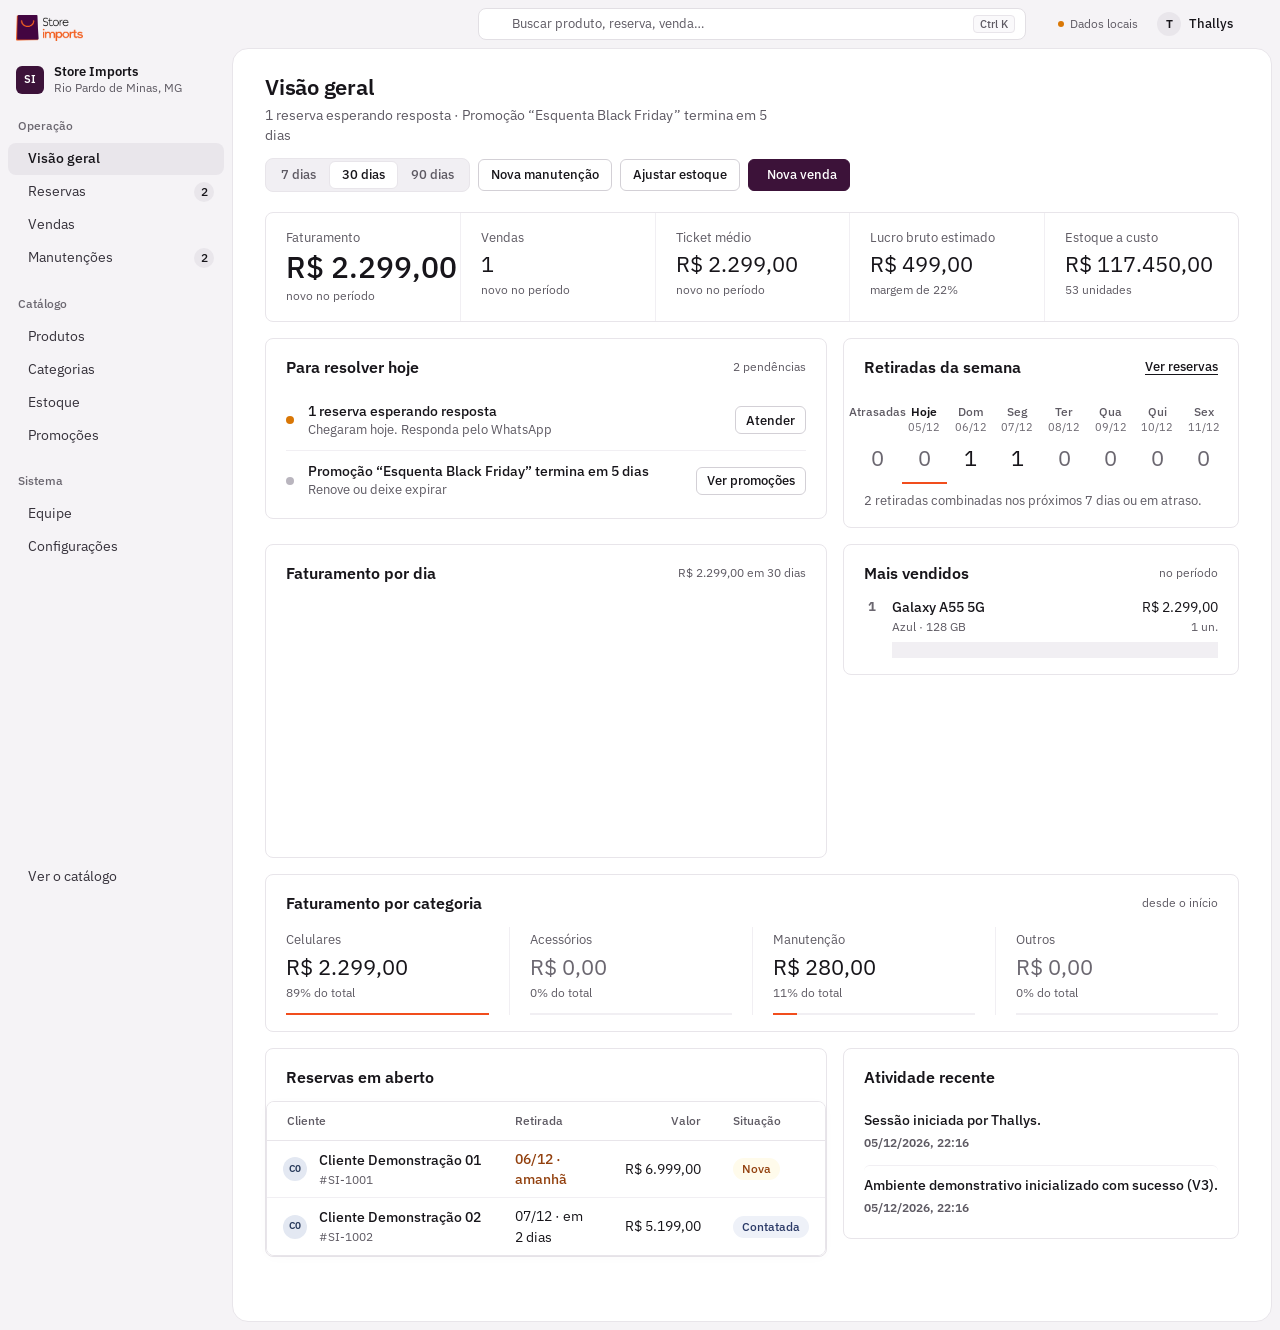
==== commit f99d397f: "feat(admin): repaginacao completa do painel (moldura tintada + folha branca) Nova direcao visual no " ====
--- a/admin.html
+++ b/admin.html
@@ -5,6 +5,8 @@
   <meta name="viewport" content="width=device-width, initial-scale=1.0">
   <title>Painel Operacional | Store Imports</title>
   
+  <link rel="preconnect" href="https://fonts.googleapis.com"><link rel="preconnect" href="https://fonts.gstatic.com" crossorigin>
+  <link href="https://fonts.googleapis.com/css2?family=IBM+Plex+Sans:wght@400;500;600&family=IBM+Plex+Mono:wght@400;500&display=swap" rel="stylesheet">
   <!-- Base CSS -->
   <link rel="stylesheet" href="./style.css">
   <link rel="stylesheet" href="./admin.css">
@@ -20,12 +22,14 @@
   <!-- ==========================================
        ADMIN SIDEBAR NAVIGATION
        ========================================== -->
-  <aside class="admin-sidebar" id="admin-sidebar">
+  <aside class="admin-sidebar" id="admin-sidebar" aria-label="Menu principal">
     <div class="sidebar-header">
-      <img src="./assets/logo-white.svg" alt="Store Imports Logo" class="sidebar-logo">
-      <button class="btn-sidebar-toggle" id="btn-sidebar-toggle" title="Encolher Menu">
-        <i data-lucide="menu"></i>
-      </button>
+      <img src="./assets/logo.png" alt="Store Imports" class="sidebar-logo">
+      <button class="btn-sidebar-toggle" id="btn-sidebar-toggle" title="Encolher menu" aria-label="Encolher menu"><i data-lucide="panel-left-close"></i></button>
+    </div>
+    <div class="scope" title="Loja em operação">
+      <span class="scope-mark">SI</span>
+      <span class="scope-text"><strong>Store Imports</strong><span>Rio Pardo de Minas, MG</span></span>
     </div>
 
     <ul class="sidebar-menu">
@@ -33,7 +37,7 @@
       <li>
         <div class="menu-item-link" id="tab-overview" data-tab="overview" role="button" tabindex="0">
           <i data-lucide="layout-dashboard"></i>
-          <span class="menu-item-text">Visão Geral</span>
+          <span class="menu-item-text">Visão geral</span>
         </div>
       </li>
       <li>
@@ -45,7 +49,7 @@
       <li>
         <div class="menu-item-link" id="tab-sales" data-tab="sales" role="button" tabindex="0">
           <i data-lucide="shopping-bag"></i>
-          <span class="menu-item-text">Vendas / PDV</span>
+          <span class="menu-item-text">Vendas</span>
         </div>
       </li>
       <li>
@@ -83,7 +87,7 @@
       <li>
         <div class="menu-item-link" id="tab-users" data-tab="users" role="button" tabindex="0">
           <i data-lucide="users"></i>
-          <span class="menu-item-text">Usuários</span>
+          <span class="menu-item-text">Equipe</span>
         </div>
       </li>
       <li>
@@ -95,9 +99,9 @@
     </ul>
 
     <div class="sidebar-footer">
-      <a href="./index.html" class="menu-item-link" style="background-color: rgba(255, 255, 255, 0.05);">
-        <i data-lucide="arrow-left-circle"></i>
-        <span class="menu-item-text">Ir para o Catálogo</span>
+      <a href="./index.html" class="menu-item-link">
+        <i data-lucide="external-link"></i>
+        <span class="menu-item-text">Ver o catálogo</span>
       </a>
     </div>
   </aside>
@@ -109,39 +113,23 @@
     
     <!-- TOP HEADER -->
     <header class="admin-top-navbar">
-      <div style="display: flex; align-items: center; gap: 12px;">
-        <button class="btn-hamburger d-lg-none" id="btn-admin-hamburger" style="padding: 0; color: var(--purple-primary);">
-          <i data-lucide="menu"></i>
-        </button>
-        <h2 class="top-navbar-title" id="workspace-title">Painel Operacional</h2>
-        <span class="badge-status badge-status-pending env-badge" id="env-badge" title="Os dados ficam apenas neste navegador (localStorage)">
-          <i data-lucide="database" style="width: 14px; height: 14px;"></i> <span id="env-badge-text">Modo local</span>
-        </span>
-      </div>
+      <button class="btn-hamburger d-lg-none" id="btn-admin-hamburger" aria-label="Abrir menu"><i data-lucide="menu"></i></button>
 
       <button type="button" class="cmdk-trigger" id="btn-cmdk" aria-label="Busca rápida (Ctrl+K)">
-        <i data-lucide="search" style="width:16px;height:16px;"></i>
+        <i data-lucide="search" style="width:15px;height:15px;"></i>
         <span class="cmdk-trigger-text">Buscar produto, reserva, venda…</span>
         <kbd>Ctrl K</kbd>
       </button>
 
-      <div class="user-profile-badge" id="profile-dropdown-trigger" style="cursor: pointer; position: relative;">
-        <div class="user-avatar flex-center" id="active-profile-avatar">SI</div>
-        <div class="user-info-text">
-          <span class="user-name" id="active-profile-name">Administrador</span>
-          <span class="user-role" id="active-profile-role">Acesso Total</span>
-        </div>
-        <i data-lucide="chevron-down" style="width: 14px; height: 14px; margin-left: 4px; color: var(--text-secondary);"></i>
-        
-        <!-- Dropdown Menu -->
-        <div class="profile-dropdown-menu d-none" id="profile-dropdown-menu" style="position: absolute; top: calc(100% + 8px); right: 0; background-color: var(--white); border: 1px solid var(--border-color); border-radius: var(--radius-md); box-shadow: var(--shadow-md); width: 180px; z-index: 1000; overflow: hidden; display: flex; flex-direction: column;">
-          <div class="dropdown-item" data-profile="Thallys" style="padding: 10px 16px; font-size: 0.85rem; color: var(--text-primary); cursor: pointer; display: flex; align-items: center; gap: 8px; transition: background-color var(--transition-fast);">
-            <div class="user-avatar flex-center" style="width: 24px; height: 24px; font-size: 0.75rem; background-color: var(--purple-primary);">T</div>
-            <span>Thallys</span>
-          </div>
-          <div class="dropdown-item" data-profile="Joice" style="padding: 10px 16px; font-size: 0.85rem; color: var(--text-primary); cursor: pointer; display: flex; align-items: center; gap: 8px; transition: background-color var(--transition-fast); border-top: 1px solid var(--border-color);">
-            <div class="user-avatar flex-center" style="width: 24px; height: 24px; font-size: 0.75rem; background-color: var(--orange-primary);">Joice</div>
-            <span>Joice</span>
+      <div class="top-right">
+        <span class="env-badge" id="env-badge" title="Os dados ficam apenas neste navegador (localStorage)"><i></i><span id="env-badge-text">Dados locais</span></span>
+        <div class="user-profile-badge" id="profile-dropdown-trigger" role="button" tabindex="0" aria-label="Trocar operador">
+          <span class="user-avatar" id="active-profile-avatar">T</span>
+          <span class="user-info-text"><span class="user-name" id="active-profile-name">Thallys</span><span class="user-role" id="active-profile-role">Gerente geral</span></span>
+          <i data-lucide="chevron-down" style="width: 14px; height: 14px;"></i>
+          <div class="profile-dropdown-menu d-none" id="profile-dropdown-menu">
+            <div class="dropdown-item" data-profile="Thallys"><span class="avatar sm" style="background:hsl(300 30% 92%);color:hsl(300 35% 28%)">T</span><span>Thallys</span></div>
+            <div class="dropdown-item" data-profile="Joice"><span class="avatar sm" style="background:hsl(20 60% 92%);color:hsl(20 55% 28%)">J</span><span>Joice</span></div>
           </div>
         </div>
       </div>
@@ -149,110 +137,75 @@
 
     <!-- MAIN VIEW AREA -->
     <main class="workspace-content" id="admin-view-viewport">
+      <h1 class="sheet-title" id="workspace-title">Visão geral</h1>
+
       
       <!-- ==========================================
            TAB: VISÃO GERAL (DASHBOARD SUMMARY)
            ========================================== -->
       <div id="panel-overview" class="admin-view-tab">
-
-        <!-- Cabeçalho: saudação + período -->
-        <div class="ov-head">
-          <div>
-            <h3 class="ov-greeting" id="ov-greeting">Olá!</h3>
-            <p class="ov-date" id="ov-date"></p>
-          </div>
-          <div class="seg-control" role="group" aria-label="Período">
-            <button type="button" class="seg-btn" data-period="7">7 dias</button>
-            <button type="button" class="seg-btn active" data-period="30">30 dias</button>
-            <button type="button" class="seg-btn" data-period="90">90 dias</button>
-          </div>
-        </div>
-
-        <!-- Ações rápidas -->
-        <div class="ov-quick">
-          <button class="btn btn-primary" data-quick="sale"><i data-lucide="shopping-cart"></i> Nova venda</button>
-          <button class="btn btn-secondary" data-quick="product"><i data-lucide="package-plus"></i> Novo produto</button>
-          <button class="btn btn-secondary" data-quick="stock"><i data-lucide="clipboard-list"></i> Ajustar estoque</button>
-          <button class="btn btn-secondary" data-quick="maintenance"><i data-lucide="wrench"></i> Nova manutenção</button>
-        </div>
-
-        <!-- Precisa de atenção -->
-        <section class="panel-card ov-attention" aria-labelledby="ov-attn-title">
-          <div class="panel-card-header">
-            <h3 class="panel-card-title" id="ov-attn-title"><i data-lucide="bell-ring"></i> Precisa de atenção</h3>
-            <span class="results-count" id="ov-attn-count"></span>
-          </div>
-          <div class="attn-list" id="ov-attention-list"></div>
-        </section>
-
-        <!-- KPIs do período -->
-        <section class="ov-kpis" id="ov-kpis" aria-label="Indicadores do período"></section>
-
-        <!-- Receita + Top produtos -->
-        <div class="ov-grid-2">
-          <div class="panel-card">
-            <div class="panel-card-header">
-              <h3 class="panel-card-title"><i data-lucide="trending-up"></i> Faturamento por dia</h3>
-              <span class="results-count" id="ov-revenue-sub"></span>
-            </div>
+        <div class="pg-bar">
+          <p class="pg-sub" id="ov-finding"></p>
+          <div class="pg-actions">
+            <div class="seg-control" role="group" aria-label="Período">
+              <button type="button" class="seg-btn" data-period="7">7 dias</button>
+              <button type="button" class="seg-btn active" data-period="30">30 dias</button>
+              <button type="button" class="seg-btn" data-period="90">90 dias</button>
+            </div>
+            <button class="btn btn-secondary" data-quick="maintenance">Nova manutenção</button>
+            <button class="btn btn-secondary" data-quick="stock">Ajustar estoque</button>
+            <button class="btn btn-primary" data-quick="sale"><i data-lucide="plus"></i> Nova venda</button>
+          </div>
+        </div>
+
+        <section class="kpi-strip" id="ov-kpis" aria-label="Indicadores do período"></section>
+
+        <div class="grid-12">
+          <section class="card span-7" aria-labelledby="ov-work-title">
+            <header class="card-head"><h2 id="ov-work-title">Para resolver hoje</h2><span class="card-meta" id="ov-attn-count"></span></header>
+            <div class="worklist" id="ov-attention-list"></div>
+          </section>
+          <section class="card span-5" aria-labelledby="ov-pick-title">
+            <header class="card-head"><h2 id="ov-pick-title">Retiradas da semana</h2><button type="button" class="link-btn" id="btn-view-all-res">Ver reservas</button></header>
+            <div class="pickups" id="ov-pickups"></div>
+          </section>
+        </div>
+
+        <div class="grid-12">
+          <section class="card span-7">
+            <header class="card-head"><h2>Faturamento por dia</h2><span class="card-meta" id="ov-revenue-sub"></span></header>
             <div class="ov-chart-box">
               <canvas id="ov-revenue-chart" aria-label="Gráfico de faturamento diário" role="img"></canvas>
               <div class="ov-empty d-none" id="ov-revenue-empty">Nenhuma venda no período.</div>
             </div>
-          </div>
-
-          <div class="panel-card">
-            <div class="panel-card-header">
-              <h3 class="panel-card-title"><i data-lucide="trophy"></i> Mais vendidos</h3>
-              <span class="results-count">no período</span>
-            </div>
+          </section>
+          <section class="card span-5">
+            <header class="card-head"><h2>Mais vendidos</h2><span class="card-meta">no período</span></header>
             <ol class="top-list" id="ov-top-products"></ol>
-          </div>
-        </div>
-
-        <!-- Categorias + Atividade -->
-        <div class="ov-grid-2">
-          <div class="panel-card">
-            <div class="panel-card-header">
-              <h3 class="panel-card-title"><i data-lucide="pie-chart"></i> Vendas por categoria</h3>
-              <span class="results-count">acumulado</span>
-            </div>
-            <div class="ov-cat-grid">
-              <div id="category-sales-breakdown-list" style="display: flex; flex-direction: column; gap: 12px;"></div>
-              <div class="ov-donut-box">
-                <canvas id="category-sales-chart" style="max-height: 230px; width: 100%;"></canvas>
-              </div>
-            </div>
-          </div>
-
-          <div class="panel-card">
-            <div class="panel-card-header">
-              <h3 class="panel-card-title"><i data-lucide="activity"></i> Atividade recente</h3>
-            </div>
-            <div class="activity-list" id="activity-log-list" style="max-height: 320px; overflow-y: auto;"></div>
-          </div>
-        </div>
-
-        <!-- Reservas recentes -->
-        <div class="panel-card">
-          <div class="panel-card-header">
-            <h3 class="panel-card-title"><i data-lucide="clock"></i> Reservas recentes</h3>
-            <button class="btn btn-secondary btn-sm" id="btn-view-all-res">Ver todas</button>
-          </div>
-          <div class="table-responsive">
-            <table class="admin-table">
-              <thead>
-                <tr>
-                  <th>Código</th><th>Cliente</th><th>WhatsApp</th><th>Itens</th><th>Valor</th><th>Status</th><th>Solicitada em</th>
-                </tr>
-              </thead>
-              <tbody id="dashboard-recent-reservations-tbody"></tbody>
-            </table>
-          </div>
-        </div>
-
-      </div>
-
+          </section>
+        </div>
+
+        <section class="card" style="margin-bottom:16px;">
+          <header class="card-head"><h2>Faturamento por categoria</h2><span class="card-meta">desde o início</span></header>
+          <div class="cat-strip" id="category-sales-breakdown-list"></div>
+        </section>
+
+        <div class="grid-12">
+          <section class="card span-7">
+            <header class="card-head"><h2>Reservas em aberto</h2></header>
+            <div class="table-responsive">
+              <table class="admin-table rich compact">
+                <thead><tr><th>Cliente</th><th>Retirada</th><th class="num">Valor</th><th>Situação</th></tr></thead>
+                <tbody id="dashboard-recent-reservations-tbody"></tbody>
+              </table>
+            </div>
+          </section>
+          <section class="card span-5">
+            <header class="card-head"><h2>Atividade recente</h2></header>
+            <div class="activity-list" id="activity-log-list"></div>
+          </section>
+        </div>
+      </div>
 
       <!-- ==========================================
            TAB: PRODUTOS (PRODUCTS MANAGEMENT)
--- a/admin-ui.css
+++ b/admin-ui.css
@@ -1,263 +1,437 @@
 /* ==========================================================================
-   Store Imports — Admin UI system (V4)
-   One visual language for every screen: page bar, toolbar + chips, rich
-   tables, tiles, cards, kanban, drawers. Loaded after admin.css.
+   Store Imports — Admin UI (V5, "framed sheet")
+   A tinted frame holds the menu and the top bar; the work sits on a white
+   sheet inset 8px from the window edge (1px edge, 16px corners, no shadow).
+   Colour is for data and status: the brand shrinks to the logo and one
+   primary action, orange marks the main data series.
+   Loaded after admin.css and overrides it.
    ========================================================================== */
-:root {
-  --ui-bg: #F6F4F8;
-  --ui-card: #FFFFFF;
-  --ui-line: #ECE8EF;
-  --ui-line-soft: #F3F0F6;
-  --ui-ink: #231F27;
-  --ui-muted: #7A7580;
-  --ui-brand: #3C1239;
-  --ui-brand-2: #61255B;
-  --ui-accent: #F14D1D;
-  --ui-ok: #0E9F6E;      --ui-ok-bg: #E4F7EF;
-  --ui-warn: #B45309;    --ui-warn-bg: #FEF1D6;
-  --ui-bad: #D92D20;     --ui-bad-bg: #FDE7E5;
-  --ui-info: #2563EB;    --ui-info-bg: #E6EEFE;
-  --ui-radius: 16px;
-  --ui-shadow: 0 1px 2px rgba(40, 11, 38, .05), 0 6px 18px -8px rgba(40, 11, 38, .10);
-}
-
-body.admin-body { background: var(--ui-bg); color: var(--ui-ink); }
-.workspace-content { padding: 24px 32px 48px; max-width: 1480px; }
-@media (max-width: 767px) { .workspace-content { padding: 16px 14px 40px; } }
-
-/* ---------- Top bar & sidebar polish ---------- */
-.admin-top-navbar { background: rgba(255,255,255,.86); backdrop-filter: blur(8px); border-bottom: 1px solid var(--ui-line); box-shadow: none; }
-.top-navbar-title { font-size: 1.15rem; letter-spacing: -.01em; }
-.menu-item-link { border-radius: 12px; position: relative; }
-.menu-item-link.active { background: rgba(241, 77, 29, .14); color: #fff; }
-.menu-item-link.active::before { content: ''; position: absolute; left: -14px; top: 9px; bottom: 9px; width: 4px; border-radius: 0 4px 4px 0; background: var(--ui-accent); }
-
-/* ---------- Page bar ---------- */
-.pg-bar { display: flex; align-items: center; justify-content: space-between; gap: 16px; flex-wrap: wrap; margin-bottom: 20px; }
-.pg-sub { margin: 0; color: var(--ui-muted); font-size: .92rem; max-width: 62ch; line-height: 1.5; }
-.pg-actions { display: flex; gap: 10px; flex-wrap: wrap; }
-
-/* ---------- Cards ---------- */
-.panel-card { background: var(--ui-card); border: 1px solid var(--ui-line); border-radius: var(--ui-radius); box-shadow: var(--ui-shadow); }
-.panel-card.flush { padding: 0; overflow: hidden; }
-.panel-card.flush > .panel-card-header { padding: 16px 20px; border-bottom: 1px solid var(--ui-line); margin: 0; }
-.panel-card-title { font-size: 1rem; }
-
-/* ---------- Toolbar, search, chips ---------- */
-.toolbar { display: flex; flex-wrap: wrap; align-items: center; gap: 12px; margin-bottom: 16px; }
-.search-field { position: relative; flex: 1 1 280px; max-width: 420px; display: block; }
-.search-field svg { position: absolute; left: 14px; top: 50%; transform: translateY(-50%); width: 17px; height: 17px; color: var(--ui-muted); pointer-events: none; }
-.search-field input { width: 100%; height: 44px; padding: 0 14px 0 42px; border: 1px solid var(--ui-line); border-radius: 12px; background: #fff; font: inherit; font-size: .92rem; color: var(--ui-ink); transition: border-color .15s, box-shadow .15s; }
-.search-field input:focus { outline: 0; border-color: var(--ui-brand-2); box-shadow: 0 0 0 4px rgba(97, 37, 91, .12); }
-.chips { display: flex; flex-wrap: wrap; gap: 8px; }
-.chip { display: inline-flex; align-items: center; gap: 8px; height: 36px; padding: 0 14px; border: 1px solid var(--ui-line); border-radius: 999px; background: #fff; font: 600 .82rem var(--font-body); color: #4A444F; cursor: pointer; transition: all .15s; }
-.chip b { font-size: .72rem; min-width: 20px; padding: 1px 6px; border-radius: 999px; background: var(--ui-line-soft); color: var(--ui-muted); text-align: center; }
-.chip:hover { border-color: var(--ui-brand-2); color: var(--ui-brand); }
-.chip.active { background: var(--ui-brand); border-color: var(--ui-brand); color: #fff; }
-.chip.active b { background: rgba(255,255,255,.2); color: #fff; }
-.chips.small .chip { height: 30px; padding: 0 11px; font-size: .76rem; }
-.chips.small { margin-top: 8px; }
-
-/* ---------- Buttons ---------- */
-.btn { border-radius: 12px; font-weight: 700; }
-.btn-primary.success { background: var(--ui-ok); border-color: var(--ui-ok); }
-.btn-wa { background: #E8F8EE; color: #137A3F; border: 1px solid #BFE8CF; display: inline-flex; align-items: center; gap: 8px; padding: 9px 14px; text-decoration: none; font-size: .85rem; }
-.btn-wa:hover { background: #D5F2E0; }
-.btn-block { width: 100%; justify-content: center; }
-.btn-ghost-danger { background: transparent; color: var(--ui-bad); border: 1px solid transparent; margin-top: 8px; }
-.btn-ghost-danger:hover { background: var(--ui-bad-bg); }
-.btn:disabled { opacity: .45; cursor: not-allowed; }
-.icon-btn { width: 36px; height: 36px; border-radius: 10px; border: 1px solid transparent; background: transparent; color: var(--ui-muted); display: inline-flex; align-items: center; justify-content: center; cursor: pointer; text-decoration: none; transition: all .15s; }
-.icon-btn:hover { background: var(--ui-line-soft); color: var(--ui-brand); }
-.icon-btn.danger:hover { background: var(--ui-bad-bg); color: var(--ui-bad); }
-.icon-btn.wa { color: #137A3F; } .icon-btn.wa:hover { background: #E8F8EE; }
-.icon-btn svg { width: 18px; height: 18px; }
-.btn:focus-visible, .chip:focus-visible, .icon-btn:focus-visible, .opt-card:focus-visible, .ui-switch:focus-visible { outline: 2px solid var(--ui-accent); outline-offset: 2px; }
+body.admin-body {
+  --ui-frame: #F5F3F6;
+  --ui-sheet: #FFFFFF;
+  --ui-raised: #FAF9FB;
+  --ui-active: #E9E6EB;
+  --ui-line: #E8E5EA;
+  --ui-rule: #F1EFF3;
+  --ui-control: #D3D0D6;
+  --ui-ink: #17151A;
+  --ui-muted: #5E5A63;
+  --ui-faint: #6B6770;
+  --ui-primary: #3C1239;
+  --ui-data: #F14D1D;
+  --ui-good: #247B50;  --ui-good-bg: #DCFAE5;  --ui-good-ink: #04250E;
+  --ui-bad: #C4242A;   --ui-bad-bg: #FFEDEA;   --ui-bad-ink: #831C1E;
+  --ui-warn-bg: #FFFBEB; --ui-warn-ink: #92400E; --ui-warn-line: #FDE68A; --ui-warn-dot: #D97706;
+  --ui-info-bg: #EEF1F8; --ui-info-ink: #2B3A67;
+  --ui-font: "IBM Plex Sans", Inter, system-ui, sans-serif;
+  --ui-mono: "IBM Plex Mono", ui-monospace, Consolas, monospace;
+  --ui-card-r: 8px; --ui-control-r: 6px; --ui-sheet-r: 16px;
+
+  /* rebind the landing page's variables inside the panel */
+  --font-title: var(--ui-font); --font-body: var(--ui-font);
+  --purple-primary: var(--ui-ink); --purple-medium: var(--ui-muted); --purple-light: var(--ui-rule);
+  --border-color: var(--ui-line); --bg-secondary: var(--ui-raised);
+  --text-primary: var(--ui-ink); --text-secondary: var(--ui-muted);
+  --radius-sm: 6px; --radius-md: 8px;
+
+  background: var(--ui-frame);
+  color: var(--ui-ink);
+  font-family: var(--ui-font);
+  font-size: 14px;
+  line-height: 1.45;
+  display: block;
+}
+body.admin-body button, body.admin-body input, body.admin-body select, body.admin-body textarea { font-family: inherit; }
+body.admin-body .num { font-variant-numeric: tabular-nums; }
+body.admin-body .zero { color: var(--ui-faint); }
+
+/* ---------- Frame: sidebar + top bar ---------- */
+body.admin-body .admin-sidebar {
+  width: 232px; background: transparent; color: var(--ui-ink); box-shadow: none; border: 0;
+  padding: 0 8px 8px; display: flex; flex-direction: column; overflow-y: auto; z-index: 100;
+}
+body.admin-body .sidebar-header { height: 56px; padding: 0 8px; border: 0; display: flex; align-items: center; justify-content: space-between; }
+body.admin-body .sidebar-logo { height: 26px; width: auto; opacity: 1; }
+body.admin-body .btn-sidebar-toggle { display: none; }
+.scope { display: flex; align-items: center; gap: 10px; margin: 0 0 8px; padding: 8px; border-radius: 8px; }
+.scope-mark { width: 28px; height: 28px; flex: none; border-radius: 6px; background: var(--ui-primary); color: #fff; font-size: 11px; font-weight: 600; display: inline-flex; align-items: center; justify-content: center; letter-spacing: .02em; }
+.scope-text { display: flex; flex-direction: column; min-width: 0; line-height: 1.25; }
+.scope-text strong { font-size: 13px; font-weight: 600; }
+.scope-text span { font-size: 12px; color: var(--ui-muted); white-space: nowrap; overflow: hidden; text-overflow: ellipsis; }
+
+body.admin-body .sidebar-menu { padding: 0; margin: 0; gap: 1px; flex-grow: 1; }
+body.admin-body .menu-group-label { padding: 18px 10px 6px; list-style: none; }
+body.admin-body .menu-group-label:first-child { padding-top: 4px; }
+body.admin-body .menu-group-label span { font-size: 12px; font-weight: 500; letter-spacing: 0; text-transform: none; color: var(--ui-faint); }
+body.admin-body .menu-item-link {
+  height: 32px; padding: 0 10px; gap: 10px; border: 0; border-radius: 8px; background: transparent; box-shadow: none;
+  font-size: 14px; font-weight: 400; letter-spacing: 0; color: #36323B; transition: background .12s;
+}
+body.admin-body .menu-item-link svg { width: 16px; height: 16px; stroke-width: 1.6; color: var(--ui-faint); flex: none; }
+body.admin-body .menu-item-link:hover { background: rgba(23, 21, 26, .05); color: var(--ui-ink); border: 0; }
+body.admin-body .menu-item-link.active { background: var(--ui-active); color: var(--ui-ink); font-weight: 500; border: 0; box-shadow: none; }
+body.admin-body .menu-item-link.active::before { display: none; }
+body.admin-body .menu-item-link.active svg { color: var(--ui-ink); }
+body.admin-body .menu-item-link:focus-visible { outline: 2px solid var(--ui-ink); outline-offset: -2px; }
+body.admin-body .menu-badge { margin-left: auto; min-width: 20px; height: 20px; padding: 0 6px; border-radius: 10px; background: var(--ui-active); color: var(--ui-ink); font-size: 12px; font-weight: 500; font-variant-numeric: tabular-nums; display: inline-flex; align-items: center; justify-content: center; }
+body.admin-body .menu-badge.danger { background: var(--ui-bad-bg); color: var(--ui-bad-ink); }
+body.admin-body .menu-badge.d-none { display: none; }
+body.admin-body .sidebar-footer { padding: 8px 0 0; border: 0; }
+
+body.admin-body .admin-workspace { margin-left: 232px; width: calc(100% - 232px); display: block; min-height: 100vh; transition: none; }
+body.admin-body .admin-top-navbar {
+  height: 48px; background: var(--ui-frame); border: 0; box-shadow: none; padding: 0 16px 0 8px;
+  display: flex; align-items: center; gap: 12px; position: sticky; top: 0; z-index: 90;
+}
+body.admin-body .btn-hamburger { display: none; width: 36px; height: 36px; border: 0; background: transparent; color: var(--ui-ink); cursor: pointer; border-radius: 8px; align-items: center; justify-content: center; }
+body.admin-body .cmdk-trigger { margin: 0 auto; flex: 0 1 548px; width: 548px; max-width: 100%; height: 32px; padding: 0 10px; display: flex; align-items: center; gap: 8px; background: #fff; border: 1px solid #E2DFE4; border-radius: 8px; color: var(--ui-muted); font-size: 13px; cursor: pointer; }
+body.admin-body .cmdk-trigger:hover { border-color: var(--ui-control); }
+body.admin-body .cmdk-trigger-text { flex: 1; text-align: left; }
+body.admin-body kbd { font: 500 11px var(--ui-font); padding: 1px 6px; border: 1px solid var(--ui-line); border-radius: 4px; background: var(--ui-raised); color: var(--ui-muted); }
+.top-right { display: flex; align-items: center; gap: 14px; position: absolute; right: 16px; }
+body.admin-body .env-badge { display: inline-flex; align-items: center; gap: 6px; font-size: 12px; color: var(--ui-muted); background: none; border: 0; padding: 0; }
+body.admin-body .env-badge i { width: 6px; height: 6px; border-radius: 50%; background: var(--ui-warn-dot); display: inline-block; }
+body.admin-body .user-profile-badge { position: relative; height: 32px; padding: 0 8px 0 4px; display: flex; align-items: center; gap: 8px; border: 1px solid transparent; border-radius: 8px; background: transparent; box-shadow: none; cursor: pointer; }
+body.admin-body .user-profile-badge:hover { background: rgba(23, 21, 26, .05); border-color: transparent; box-shadow: none; }
+body.admin-body .user-avatar { width: 24px; height: 24px; border-radius: 50%; background: var(--ui-active) !important; color: var(--ui-ink); font-size: 12px; font-weight: 600; box-shadow: none; display: inline-flex; align-items: center; justify-content: center; }
+body.admin-body .user-info-text { display: flex; flex-direction: column; line-height: 1.15; }
+body.admin-body .user-name { font-size: 13px; font-weight: 500; color: var(--ui-ink); }
+body.admin-body .user-role { display: none; }
+body.admin-body .profile-dropdown-menu { position: absolute; top: calc(100% + 6px); right: 0; width: 180px; background: #fff; border: 1px solid var(--ui-line); border-radius: 8px; box-shadow: 0 8px 24px rgba(23, 21, 26, .12); padding: 4px; z-index: 1000; display: flex; flex-direction: column; }
+body.admin-body .profile-dropdown-menu.d-none { display: none; }
+body.admin-body .dropdown-item { display: flex; align-items: center; gap: 8px; padding: 8px; border-radius: 6px; font-size: 13px; cursor: pointer; }
+body.admin-body .dropdown-item:hover { background: var(--ui-raised); }
+
+/* ---------- The sheet ---------- */
+body.admin-body .workspace-content {
+  margin: 0 8px 8px 0; background: var(--ui-sheet); border: 1px solid var(--ui-line); border-radius: var(--ui-sheet-r);
+  padding: 24px 32px 48px; min-height: calc(100vh - 56px); overflow: visible; box-shadow: none;
+}
+.sheet-title { margin: 0 0 4px; font-size: 22px; line-height: 28px; font-weight: 600; letter-spacing: -.01em; color: var(--ui-ink); }
+.pg-bar { display: flex; align-items: center; justify-content: space-between; gap: 12px 16px; flex-wrap: wrap; margin: 0 0 20px; }
+.pg-sub { margin: 0; color: var(--ui-muted); font-size: 14px; max-width: 64ch; }
+.pg-actions { display: flex; align-items: center; gap: 8px; flex-wrap: wrap; }
+
+/* ---------- Cards and grid ---------- */
+.grid-12 { display: grid; grid-template-columns: repeat(12, minmax(0, 1fr)); gap: 16px; margin-bottom: 16px; align-items: start; }
+.span-7 { grid-column: span 7; } .span-5 { grid-column: span 5; }
+@media (max-width: 1100px) { .span-7, .span-5 { grid-column: span 12; } }
+.card, body.admin-body .panel-card { background: var(--ui-sheet); border: 1px solid var(--ui-line); border-radius: var(--ui-card-r); box-shadow: none; min-width: 0; }
+body.admin-body .panel-card { padding: 20px; }
+body.admin-body .panel-card.flush { padding: 0; overflow: hidden; }
+.card-head { display: flex; align-items: center; justify-content: space-between; gap: 12px; padding: 16px 20px 12px; }
+.card-head h2 { margin: 0; font-size: 16px; font-weight: 600; line-height: 24px; }
+.card-meta, body.admin-body .results-count { font-size: 12px; color: var(--ui-muted); }
+body.admin-body .panel-card-header { display: flex; align-items: center; justify-content: space-between; padding: 16px 20px 12px; margin: 0; border: 0; }
+body.admin-body .panel-card.flush > .panel-card-header { border-bottom: 1px solid var(--ui-rule); }
+body.admin-body .panel-card-title { margin: 0; font-size: 16px; font-weight: 600; display: flex; align-items: center; gap: 8px; color: var(--ui-ink); }
+body.admin-body .panel-card-title svg { width: 16px; height: 16px; color: var(--ui-faint); }
+.link-btn { border: 0; background: none; padding: 0; font: 500 13px var(--ui-font); color: var(--ui-ink); text-decoration: underline; text-underline-offset: 3px; cursor: pointer; }
+.link-btn:hover { color: var(--ui-primary); }
+
+/* ---------- Buttons & controls ---------- */
+body.admin-body .btn { height: 32px; padding: 0 12px; gap: 6px; border-radius: var(--ui-control-r); font-size: 13px; font-weight: 500; letter-spacing: 0; border: 1px solid transparent; transform: none; box-shadow: none; white-space: nowrap; }
+body.admin-body .btn svg { width: 15px; height: 15px; }
+body.admin-body .btn:hover { transform: none; }
+body.admin-body .btn-primary { background: var(--ui-primary); color: #fff; border-color: var(--ui-primary); }
+body.admin-body .btn-primary:hover { background: #2A0B27; }
+body.admin-body .btn-primary.success { background: var(--ui-good); border-color: var(--ui-good); }
+body.admin-body .btn-secondary { background: #fff; color: var(--ui-ink); border-color: var(--ui-control); }
+body.admin-body .btn-secondary:hover { background: var(--ui-raised); }
+body.admin-body .btn-sm { height: 28px; padding: 0 10px; font-size: 13px; }
+body.admin-body .btn-block { width: 100%; justify-content: center; height: 36px; }
+body.admin-body .btn-ghost-danger { background: transparent; color: var(--ui-bad); margin-top: 8px; }
+body.admin-body .btn-ghost-danger:hover { background: var(--ui-bad-bg); }
+body.admin-body .btn-wa { background: #fff; color: #1B6B3F; border-color: var(--ui-control); display: inline-flex; align-items: center; text-decoration: none; }
+body.admin-body .btn-wa:hover { background: #F0FAF4; }
+body.admin-body .btn:disabled { opacity: .5; cursor: not-allowed; }
+body.admin-body .btn:focus-visible, body.admin-body .chip:focus-visible, body.admin-body .icon-btn:focus-visible, body.admin-body .opt-card:focus-visible, body.admin-body .ui-switch:focus-visible, body.admin-body .pick:focus-visible { outline: 2px solid var(--ui-ink); outline-offset: 2px; }
+body.admin-body .icon-btn { width: 32px; height: 32px; border-radius: var(--ui-control-r); border: 0; background: transparent; color: var(--ui-muted); display: inline-flex; align-items: center; justify-content: center; cursor: pointer; text-decoration: none; }
+body.admin-body .icon-btn:hover { background: var(--ui-rule); color: var(--ui-ink); }
+body.admin-body .icon-btn.danger:hover { background: var(--ui-bad-bg); color: var(--ui-bad); }
+body.admin-body .icon-btn.wa { color: #1B6B3F; }
+body.admin-body .icon-btn svg { width: 16px; height: 16px; }
+
+body.admin-body .form-control { height: 38px; padding: 0 12px; font-size: 14px; border: 1px solid var(--ui-control); border-radius: 8px; background: #fff; color: var(--ui-ink); }
+body.admin-body textarea.form-control { height: auto; padding: 10px 12px; }
+body.admin-body select.form-control { padding-right: 28px; }
+body.admin-body .form-control:focus { outline: 0; border-color: var(--ui-ink); box-shadow: 0 0 0 3px rgba(23, 21, 26, .08); }
+body.admin-body .form-control::placeholder { color: var(--ui-faint); opacity: 1; }
+body.admin-body .form-label { font-size: 14px; font-weight: 500; color: var(--ui-ink); margin-bottom: 8px; display: block; }
+body.admin-body .form-label small { color: var(--ui-muted); font-weight: 400; }
+body.admin-body .form-group { margin-bottom: 16px; }
+body.admin-body .admin-modal { border-radius: 16px; box-shadow: 0 16px 48px rgba(23, 21, 26, .22); padding: 28px; }
+body.admin-body .admin-modal-overlay { backdrop-filter: none; -webkit-backdrop-filter: none; background: rgba(23, 21, 26, .45); }
+
+/* ---------- Toolbar, search, chips, segments ---------- */
+.toolbar { display: flex; flex-wrap: wrap; align-items: center; gap: 12px; margin: 0 0 16px; }
+.search-field { position: relative; flex: 1 1 260px; max-width: 360px; display: block; }
+.search-field svg { position: absolute; left: 12px; top: 50%; transform: translateY(-50%); width: 14px; height: 14px; color: var(--ui-faint); pointer-events: none; }
+.search-field input { width: 100%; height: 32px; padding: 0 12px 0 34px; border: 1px solid var(--ui-control); border-radius: 6px; background: #fff; font-size: 13px; color: var(--ui-ink); }
+.search-field input:focus { outline: 0; border-color: var(--ui-ink); box-shadow: 0 0 0 3px rgba(23, 21, 26, .08); }
+.chips { display: flex; flex-wrap: wrap; gap: 6px; }
+.chip { display: inline-flex; align-items: center; gap: 6px; height: 28px; padding: 0 10px; border: 1px solid var(--ui-control); border-radius: 999px; background: #fff; font: 500 13px var(--ui-font); color: var(--ui-muted); cursor: pointer; }
+.chip b { font-weight: 500; font-variant-numeric: tabular-nums; color: var(--ui-faint); }
+.chip:hover { color: var(--ui-ink); border-color: #A9A5AE; }
+.chip.active { background: var(--ui-ink); border-color: var(--ui-ink); color: #fff; }
+.chip.active b { color: #D9D6DD; }
+.chips.small .chip { height: 26px; font-size: 12px; } .chips.small { margin-top: 8px; }
+.seg-control { display: inline-flex; background: var(--ui-rule); border-radius: 8px; padding: 2px; }
+.seg-btn { border: 1px solid transparent; background: transparent; height: 28px; padding: 0 12px; border-radius: 6px; font: 500 13px var(--ui-font); color: var(--ui-muted); cursor: pointer; }
+.seg-btn.active { background: #fff; border-color: var(--ui-line); color: var(--ui-ink); }
+.tabs-lite { display: flex; gap: 20px; border-bottom: 1px solid var(--ui-line); margin: 0 0 16px; }
+.tab-lite { border: 0; background: none; padding: 8px 0 10px; font: 500 14px var(--ui-font); color: var(--ui-muted); cursor: pointer; border-bottom: 2px solid transparent; margin-bottom: -1px; }
+.tab-lite.active { color: var(--ui-ink); border-bottom-color: var(--ui-data); font-weight: 600; }
+
+/* ---------- KPI strip (one container, hairline dividers) ---------- */
+.kpi-strip { display: grid; grid-template-columns: repeat(5, minmax(0, 1fr)); border: 1px solid var(--ui-line); border-radius: var(--ui-card-r); margin: 0 0 16px; }
+.kpi-cell { padding: 16px 20px; border-left: 1px solid var(--ui-rule); min-width: 0; display: flex; flex-direction: column; gap: 2px; }
+.kpi-cell:first-child, .cat-cell:first-child { border-left: 0; }
+.kpi-l { font-size: 13px; color: var(--ui-muted); }
+.kpi-v { font-size: 22px; line-height: 30px; font-weight: 400; color: var(--ui-ink); white-space: nowrap; }
+.kpi-cell.lead .kpi-v { font-size: 30px; line-height: 36px; font-weight: 500; }
+.kpi-d { font-size: 12px; color: var(--ui-muted); } .kpi-d.good { color: var(--ui-good); } .kpi-d.bad { color: var(--ui-bad); }
+@media (max-width: 1100px) { .kpi-strip { grid-template-columns: repeat(2, minmax(0, 1fr)); } .kpi-cell { border-left: 0; border-top: 1px solid var(--ui-rule); } .kpi-cell.lead { grid-column: 1 / -1; border-top: 0; } .kpi-cell:nth-child(odd):not(.lead) { border-left: 1px solid var(--ui-rule); } .kpi-cell:nth-child(3) { border-top: 1px solid var(--ui-rule); } }
+
+/* summary tiles used by Estoque / Vendas: same divided container */
+.tiles { display: grid; grid-auto-flow: column; grid-auto-columns: minmax(0, 1fr); border: 1px solid var(--ui-line); border-radius: var(--ui-card-r); margin: 0 0 16px; }
+.tile { display: flex; flex-direction: column; text-align: left; gap: 2px; padding: 14px 20px; border: 0; border-left: 1px solid var(--ui-rule); background: transparent; font: inherit; color: inherit; cursor: default; min-width: 0; }
+.tile:first-child { border-left: 0; }
+.tile.clickable { cursor: pointer; } .tile.clickable:hover { background: var(--ui-raised); }
+.tile-ico { display: none; }
+.tile-l { font-size: 13px; color: var(--ui-muted); order: 0; }
+.tile strong { order: 1; font-size: 22px; line-height: 30px; font-weight: 400; font-variant-numeric: tabular-nums; }
+.tile-s { order: 2; font-size: 12px; color: var(--ui-muted); }
+@media (max-width: 767px) { .tiles { grid-auto-flow: row; grid-template-columns: repeat(2, minmax(0, 1fr)); grid-auto-columns: auto; } .tile { border-left: 0; border-top: 1px solid var(--ui-rule); } .tile:nth-child(-n+2) { border-top: 0; } .tile:nth-child(even) { border-left: 1px solid var(--ui-rule); } }
+
+/* ---------- Overview blocks ---------- */
+.worklist { padding: 0 20px 8px; }
+.work-row { display: flex; align-items: center; gap: 14px; min-height: 56px; padding: 10px 0; border-top: 1px solid var(--ui-rule); }
+.work-row:first-child { border-top: 0; }
+.dot { width: 8px; height: 8px; flex: none; border-radius: 50%; background: #B9B5BE; }
+.dot.bad { background: var(--ui-bad); } .dot.warn { background: var(--ui-warn-dot); }
+.work-main { flex: 1; min-width: 0; display: flex; flex-direction: column; }
+.work-main strong { font-size: 14px; font-weight: 500; }
+.work-main span { font-size: 13px; color: var(--ui-muted); white-space: nowrap; overflow: hidden; text-overflow: ellipsis; }
+.work-ok { padding: 24px 0 28px; color: var(--ui-muted); }
+.pickups { padding: 4px 12px 16px; }
+.pick-grid { display: grid; grid-template-columns: repeat(8, minmax(0, 1fr)); gap: 2px; }
+.pick { display: flex; flex-direction: column; align-items: center; gap: 0; padding: 8px 0 10px; border: 0; border-bottom: 2px solid transparent; background: transparent; font: inherit; color: inherit; cursor: pointer; border-radius: 6px 6px 0 0; }
+.pick:hover { background: var(--ui-raised); }
+.pick-l { font-size: 12px; font-weight: 500; color: var(--ui-muted); text-transform: capitalize; }
+.pick-s { font-size: 11px; color: var(--ui-faint); margin-bottom: 8px; }
+.pick strong { font-size: 22px; line-height: 28px; font-weight: 400; }
+.pick.today { border-bottom-color: var(--ui-data); } .pick.today .pick-l { color: var(--ui-ink); font-weight: 600; }
+.pick.late strong { color: var(--ui-bad); }
+.pick-foot { margin: 8px 8px 0; font-size: 13px; color: var(--ui-muted); }
+.ov-chart-box { position: relative; height: 260px; padding: 4px 20px 16px; }
+.ov-empty { position: absolute; inset: 0; display: flex; align-items: center; justify-content: center; color: var(--ui-muted); }
+.top-list { list-style: none; margin: 0; padding: 0 20px 16px; display: flex; flex-direction: column; gap: 14px; }
+.top-item { display: flex; gap: 12px; align-items: flex-start; }
+.top-rank { width: 16px; flex: none; color: var(--ui-faint); font-size: 13px; font-variant-numeric: tabular-nums; padding-top: 1px; background: none; height: auto; }
+.top-main { flex: 1; min-width: 0; }
+.top-line, .top-sub { display: flex; justify-content: space-between; gap: 8px; }
+.top-line strong { font-size: 14px; font-weight: 500; overflow: hidden; text-overflow: ellipsis; white-space: nowrap; }
+.top-line span { font-size: 14px; font-variant-numeric: tabular-nums; white-space: nowrap; color: var(--ui-ink); font-weight: 400; }
+.top-sub { font-size: 12px; color: var(--ui-muted); margin-top: 1px; }
+.top-bar { height: 2px; background: var(--ui-rule); margin-top: 6px; border-radius: 0; }
+.top-bar i { display: block; height: 100%; background: #A8A4AE; border-radius: 0; }
+.top-item:first-child .top-bar i { background: var(--ui-ink); }
+.top-empty { color: var(--ui-muted); padding: 8px 0; }
+.cat-strip { display: grid; grid-template-columns: repeat(4, minmax(0, 1fr)); padding: 0 0 16px; }
+.cat-cell { padding: 4px 20px 0; border-left: 1px solid var(--ui-rule); display: flex; flex-direction: column; gap: 2px; }
+.thin-bar { height: 2px; background: var(--ui-rule); margin-top: 10px; } .thin-bar i { display: block; height: 100%; background: var(--ui-data); }
+@media (max-width: 767px) { .cat-strip { grid-template-columns: repeat(2, minmax(0, 1fr)); row-gap: 16px; } .cat-cell:nth-child(odd) { border-left: 0; } .pick-grid { grid-template-columns: repeat(4, minmax(0, 1fr)); } }
+body.admin-body .activity-list { padding: 0 20px 12px; }
+body.admin-body .activity-item { display: flex; padding: 10px 0; border: 0; border-top: 1px solid var(--ui-rule); background: transparent; } body.admin-body .activity-item:first-child { border-top: 0; }
+body.admin-body .activity-content { display: flex; flex-direction: column; }
+body.admin-body .activity-text { font-size: 14px; } body.admin-body .activity-time { font-size: 12px; color: var(--ui-muted); }
 
 /* ---------- Tables ---------- */
-.admin-table.rich { width: 100%; border-collapse: separate; border-spacing: 0; }
-.admin-table.rich thead th { background: #FBFAFC; color: var(--ui-muted); font-size: .7rem; font-weight: 700; letter-spacing: .08em; text-transform: uppercase; padding: 12px 18px; border-bottom: 1px solid var(--ui-line); text-align: left; white-space: nowrap; }
-.admin-table.rich tbody td { padding: 14px 18px; border-bottom: 1px solid var(--ui-line-soft); vertical-align: middle; font-size: .9rem; }
+.admin-table.rich { width: 100%; border-collapse: collapse; }
+.admin-table.rich thead th { background: transparent; color: var(--ui-muted); font-size: 12px; font-weight: 500; letter-spacing: 0; text-transform: none; padding: 10px 16px; border-bottom: 1px solid var(--ui-line); text-align: left; white-space: nowrap; }
+.admin-table.rich tbody td { padding: 12px 16px; border-bottom: 1px solid var(--ui-rule); vertical-align: middle; font-size: 14px; height: 52px; }
 .admin-table.rich tbody tr:last-child td { border-bottom: 0; }
-.admin-table.rich tbody tr:hover td { background: #FCFBFD; }
-.admin-table.rich .num { text-align: right; white-space: nowrap; }
-.admin-table.rich th.num { text-align: right; }
+.admin-table.rich tbody tr:hover td { background: var(--ui-raised); }
+.admin-table.rich th:first-child, .admin-table.rich td:first-child { padding-left: 20px; }
+.admin-table.rich th:last-child, .admin-table.rich td:last-child { padding-right: 20px; }
+.admin-table.rich .num { text-align: right; white-space: nowrap; font-variant-numeric: tabular-nums; }
 .admin-table.rich .actions-col { text-align: right; white-space: nowrap; width: 1%; }
-.admin-table.rich.compact tbody td { padding: 10px 14px; }
+.admin-table.rich.compact tbody td { height: 44px; padding: 8px 16px; }
 tr.is-off td { opacity: .55; }
-.sub { display: block; color: var(--ui-muted); font-size: .78rem; margin-top: 2px; font-weight: 500; }
-.mono { font-family: ui-monospace, SFMono-Regular, Menlo, Consolas, monospace; font-size: .78rem; color: var(--ui-muted); }
-.pcell { display: flex; align-items: center; gap: 12px; min-width: 220px; }
-.pcell strong { display: block; font-size: .92rem; }
-.thumb { width: 44px; height: 44px; flex: none; border-radius: 12px; background: var(--ui-line-soft); display: flex; align-items: center; justify-content: center; overflow: hidden; }
+.sub { display: block; color: var(--ui-muted); font-size: 12px; margin-top: 1px; font-weight: 400; }
+.mono { font-family: var(--ui-mono); font-size: 12px; color: var(--ui-muted); }
+.pcell { display: flex; align-items: center; gap: 12px; min-width: 200px; } .pcell strong { display: block; font-weight: 500; }
+.thumb { width: 40px; height: 40px; flex: none; border-radius: 8px; background: var(--ui-rule); display: flex; align-items: center; justify-content: center; overflow: hidden; }
 .thumb img { width: 100%; height: 100%; object-fit: contain; }
-.promo-price { color: var(--ui-accent); }
-td.num s { display: block; color: var(--ui-muted); font-size: .76rem; }
-
-/* ---------- Tags, pills ---------- */
-.tag { display: inline-block; padding: 3px 10px; border-radius: 8px; background: var(--ui-line-soft); color: #4A444F; font-size: .76rem; font-weight: 600; }
-.tag.warn { background: var(--ui-warn-bg); color: var(--ui-warn); padding: 1px 7px; }
-.pill { display: inline-flex; align-items: center; gap: 6px; padding: 4px 11px; border-radius: 999px; font-size: .76rem; font-weight: 700; white-space: nowrap; }
-.pill::before { content: ''; width: 6px; height: 6px; border-radius: 50%; background: currentColor; }
-.pill.ok, .pill.r-completed { background: var(--ui-ok-bg); color: #0B7A55; }
-.pill.low, .pill.r-new { background: var(--ui-warn-bg); color: var(--ui-warn); }
-.pill.zero, .pill.r-cancelled { background: var(--ui-bad-bg); color: #B42318; }
-.pill.off { background: var(--ui-line-soft); color: var(--ui-muted); }
-.pill.r-contacted { background: var(--ui-info-bg); color: #1D4ED8; }
-.pill.r-confirmed { background: #EDE7FB; color: #5B34C4; }
-
-/* ---------- Stock meter ---------- */
-.meter-wrap { display: flex; align-items: center; gap: 12px; min-width: 170px; }
-.meter { flex: 1; height: 8px; border-radius: 999px; background: var(--ui-line-soft); overflow: hidden; min-width: 70px; }
-.meter i { display: block; height: 100%; border-radius: 999px; }
-.meter.ok i { background: var(--ui-ok); } .meter.low i { background: #F59E0B; } .meter.zero i { background: var(--ui-bad); }
-.meter-wrap span { font-size: .84rem; white-space: nowrap; } .meter-wrap em { color: var(--ui-muted); font-style: normal; font-size: .76rem; }
-.quick-adj { display: inline-flex; gap: 8px; }
-
-/* ---------- Switch ---------- */
-.ui-switch { width: 40px; height: 24px; border-radius: 999px; border: 0; background: #D4CFD9; position: relative; cursor: pointer; vertical-align: middle; transition: background .2s; padding: 0; }
-.ui-switch i { position: absolute; top: 3px; left: 3px; width: 18px; height: 18px; border-radius: 50%; background: #fff; box-shadow: 0 1px 3px rgba(0,0,0,.25); transition: transform .2s; }
-.ui-switch.on { background: var(--ui-ok); } .ui-switch.on i { transform: translateX(16px); }
-.ui-switch-label { margin-left: 10px; font-size: .8rem; color: var(--ui-muted); }
-
-/* ---------- Tiles ---------- */
-.tiles { display: grid; grid-template-columns: repeat(auto-fit, minmax(210px, 1fr)); gap: 14px; margin-bottom: 20px; }
-.tile { position: relative; display: flex; flex-direction: column; gap: 2px; text-align: left; padding: 16px 18px; background: #fff; border: 1px solid var(--ui-line); border-radius: var(--ui-radius); box-shadow: var(--ui-shadow); font: inherit; color: inherit; cursor: default; }
-.tile.clickable { cursor: pointer; transition: transform .15s, box-shadow .15s; }
-.tile.clickable:hover { transform: translateY(-2px); }
-.tile strong { font-family: var(--font-title); font-size: 1.55rem; letter-spacing: -.02em; }
-.tile-l { font-size: .78rem; font-weight: 700; color: var(--ui-muted); text-transform: uppercase; letter-spacing: .06em; padding-right: 40px; }
-.tile-s { font-size: .78rem; color: var(--ui-muted); }
-.tile-ico { position: absolute; top: 14px; right: 14px; width: 34px; height: 34px; border-radius: 10px; display: flex; align-items: center; justify-content: center; }
-.tile-ico svg { width: 17px; height: 17px; }
-.tile.purple .tile-ico { background: #F3E9F2; color: var(--ui-brand-2); }
-.tile.green .tile-ico { background: var(--ui-ok-bg); color: #0B7A55; }
-.tile.amber .tile-ico { background: var(--ui-warn-bg); color: var(--ui-warn); }
-.tile.red .tile-ico { background: var(--ui-bad-bg); color: var(--ui-bad); }
-.tile.orange .tile-ico { background: #FFEADF; color: var(--ui-accent); }
-
-/* ---------- Lite tabs ---------- */
-.tabs-lite { display: flex; gap: 4px; border-bottom: 1px solid var(--ui-line); margin-bottom: 18px; }
-.tab-lite { border: 0; background: none; padding: 10px 16px; font: 700 .88rem var(--font-body); color: var(--ui-muted); cursor: pointer; border-bottom: 2px solid transparent; margin-bottom: -1px; }
-.tab-lite.active { color: var(--ui-brand); border-bottom-color: var(--ui-accent); }
-
-/* ---------- Movement history ---------- */
-.move { display: inline-block; min-width: 38px; text-align: center; padding: 2px 8px; border-radius: 8px; font-weight: 800; font-size: .85rem; }
-.move.in { background: var(--ui-ok-bg); color: #0B7A55; } .move.out { background: var(--ui-bad-bg); color: #B42318; }
-.payment { display: inline-flex; align-items: center; gap: 7px; color: #4A444F; font-size: .86rem; }
-
-/* ---------- Avatar ---------- */
-.avatar { width: 40px; height: 40px; flex: none; border-radius: 50%; background: linear-gradient(135deg, #61255B, #3C1239); color: #fff; font-weight: 800; font-size: .82rem; display: inline-flex; align-items: center; justify-content: center; }
-.avatar.sm { width: 24px; height: 24px; font-size: .62rem; }
+.promo-price { color: var(--ui-ink); font-weight: 500; }
+td.num s { display: block; color: var(--ui-muted); font-size: 12px; }
+.tag { display: inline-block; padding: 2px 8px; border-radius: 4px; background: var(--ui-rule); color: #3F3B44; font-size: 12px; font-weight: 500; white-space: nowrap; }
+.tag.warn { background: var(--ui-warn-bg); color: var(--ui-warn-ink); }
+.pill { display: inline-flex; align-items: center; height: 22px; padding: 0 9px; border-radius: 999px; font-size: 12px; font-weight: 500; white-space: nowrap; flex: none; }
+.pill::before { display: none; }
+.pill.ok, .pill.r-completed { background: var(--ui-good-bg); color: var(--ui-good-ink); }
+.pill.low, .pill.r-new { background: var(--ui-warn-bg); color: var(--ui-warn-ink); }
+.pill.zero, .pill.r-cancelled { background: var(--ui-bad-bg); color: var(--ui-bad-ink); }
+.pill.off { background: var(--ui-rule); color: var(--ui-muted); }
+.pill.r-contacted { background: var(--ui-info-bg); color: var(--ui-info-ink); }
+.pill.r-confirmed { background: #ECEAF2; color: #3A3556; }
+.when.late { color: var(--ui-bad); font-weight: 500; } .when.soon { color: var(--ui-warn-ink); font-weight: 500; }
+
+/* stock meter */
+.meter-wrap { display: flex; align-items: center; gap: 12px; min-width: 160px; }
+.meter { flex: 1; height: 4px; border-radius: 2px; background: var(--ui-rule); overflow: hidden; min-width: 60px; } .meter i { display: block; height: 100%; }
+.meter.ok i { background: #8E8A94; } .meter.low i { background: var(--ui-warn-dot); } .meter.zero i { background: var(--ui-bad); }
+.meter-wrap span { font-size: 13px; white-space: nowrap; font-variant-numeric: tabular-nums; } .meter-wrap em { color: var(--ui-muted); font-style: normal; font-size: 12px; }
+.quick-adj { display: inline-flex; gap: 6px; }
+.move { display: inline-block; min-width: 34px; font-weight: 500; font-variant-numeric: tabular-nums; } .move.in { color: var(--ui-good); } .move.out { color: var(--ui-bad); }
+.payment { display: inline-flex; align-items: center; gap: 6px; color: #3F3B44; font-size: 13px; } .payment svg { color: var(--ui-faint); }
+
+/* switch */
+.ui-switch { width: 32px; height: 18px; border-radius: 999px; border: 0; background: #C9C5CE; position: relative; cursor: pointer; vertical-align: middle; padding: 0; }
+.ui-switch i { position: absolute; top: 2px; left: 2px; width: 14px; height: 14px; border-radius: 50%; background: #fff; transition: transform .15s; }
+.ui-switch.on { background: var(--ui-good); } .ui-switch.on i { transform: translateX(14px); }
+.ui-switch-label { margin-left: 8px; font-size: 13px; color: var(--ui-muted); }
+
+/* avatars: identity tints, not data */
+.avatar { width: 32px; height: 32px; flex: none; border-radius: 50%; font-weight: 600; font-size: 12px; display: inline-flex; align-items: center; justify-content: center; }
+.avatar.sm { width: 24px; height: 24px; font-size: 10px; }
 .grow { flex: 1; min-width: 0; }
 
 /* ---------- Categories ---------- */
-.cat-grid { display: grid; grid-template-columns: repeat(auto-fill, minmax(230px, 1fr)); gap: 16px; }
-.cat-card { background: #fff; border: 1px solid var(--ui-line); border-radius: var(--ui-radius); box-shadow: var(--ui-shadow); overflow: hidden; display: flex; flex-direction: column; transition: transform .15s; }
-.cat-card:hover { transform: translateY(-2px); }
+.cat-grid { display: grid; grid-template-columns: repeat(auto-fill, minmax(220px, 1fr)); gap: 16px; }
+.cat-card { background: #fff; border: 1px solid var(--ui-line); border-radius: var(--ui-card-r); overflow: hidden; display: flex; flex-direction: column; }
 .cat-card.is-off .cat-media { opacity: .45; }
-.cat-media { height: 130px; background: linear-gradient(135deg, #F7F1F7, #EFE6EE); display: flex; align-items: center; justify-content: center; }
-.cat-media img { max-width: 70%; max-height: 100px; object-fit: contain; }
-.cat-media svg { width: 36px; height: 36px; color: #C9B8C8; }
-.cat-body { padding: 14px 16px 6px; } .cat-body strong { font-size: 1rem; }
-.cat-foot { display: flex; align-items: center; gap: 4px; padding: 8px 12px 12px 16px; }
+.cat-media { height: 120px; background: var(--ui-raised); display: flex; align-items: center; justify-content: center; border-bottom: 1px solid var(--ui-rule); }
+.cat-media img { max-width: 70%; max-height: 92px; object-fit: contain; } .cat-media svg { width: 28px; height: 28px; color: #B9B5BE; }
+.cat-body { padding: 12px 16px 4px; } .cat-body strong { font-weight: 600; }
+.cat-foot { display: flex; align-items: center; gap: 2px; padding: 8px 8px 12px 16px; }
 
 /* ---------- Reservations ---------- */
-.res-list { display: flex; flex-direction: column; gap: 14px; }
-.res-card { display: grid; grid-template-columns: minmax(0, 1fr) auto auto; gap: 16px 28px; align-items: center; background: #fff; border: 1px solid var(--ui-line); border-left: 4px solid #C9C3CF; border-radius: var(--ui-radius); padding: 18px 20px 14px; box-shadow: var(--ui-shadow); }
-.res-card.s-new { border-left-color: #F59E0B; } .res-card.s-contacted { border-left-color: var(--ui-info); }
-.res-card.s-confirmed { border-left-color: #7C4DDB; } .res-card.s-completed { border-left-color: var(--ui-ok); } .res-card.s-cancelled { border-left-color: var(--ui-bad); opacity: .72; }
-.res-top { display: flex; align-items: center; gap: 12px; } .res-top > div { flex: 1; min-width: 0; } .res-top strong { display: block; }
-.res-items { list-style: none; margin: 12px 0 0 52px; padding: 0; display: flex; flex-direction: column; gap: 4px; font-size: .88rem; }
-.res-items em { color: var(--ui-muted); font-style: normal; font-size: .8rem; }
-.res-note { margin: 10px 0 0 52px; font-size: .8rem; color: var(--ui-muted); display: flex; gap: 6px; align-items: flex-start; }
-.res-meta { display: flex; flex-direction: column; gap: 10px; min-width: 150px; }
-.res-meta .lbl { display: block; font-size: .68rem; text-transform: uppercase; letter-spacing: .08em; color: var(--ui-muted); font-weight: 700; }
-.when.late { color: var(--ui-bad); } .when.soon { color: var(--ui-warn); }
-.res-actions { display: flex; align-items: center; gap: 8px; flex-wrap: wrap; justify-content: flex-end; }
-.flow { grid-column: 1 / -1; list-style: none; display: flex; gap: 6px; margin: 4px 0 0; padding: 12px 0 0; border-top: 1px dashed var(--ui-line); }
-.flow li { flex: 1; font-size: .7rem; font-weight: 700; color: #B6B0BB; text-transform: uppercase; letter-spacing: .06em; position: relative; padding-top: 12px; }
-.flow li::before { content: ''; position: absolute; top: 0; left: 0; right: 0; height: 4px; border-radius: 4px; background: var(--ui-line); }
-.flow li.done { color: var(--ui-brand-2); } .flow li.done::before { background: var(--ui-brand-2); } .flow li.now { color: var(--ui-accent); } .flow li.now::before { background: var(--ui-accent); }
+.res-list { display: flex; flex-direction: column; gap: 12px; }
+.res-card { display: grid; grid-template-columns: minmax(0, 1fr) auto auto; gap: 12px 32px; align-items: center; background: #fff; border: 1px solid var(--ui-line); border-radius: var(--ui-card-r); padding: 16px 20px 12px; }
+.res-card.s-cancelled { opacity: .65; }
+.res-top { display: flex; align-items: center; gap: 12px; } .res-top > div { flex: 1; min-width: 0; } .res-top strong { display: block; font-weight: 600; }
+.res-items { list-style: none; margin: 10px 0 0 44px; padding: 0; display: flex; flex-direction: column; gap: 2px; font-size: 14px; }
+.res-items b { font-weight: 500; font-variant-numeric: tabular-nums; } .res-items em { color: var(--ui-muted); font-style: normal; font-size: 13px; }
+.res-note { margin: 8px 0 0 44px; font-size: 13px; color: var(--ui-muted); display: flex; gap: 6px; align-items: flex-start; }
+.res-meta { display: flex; flex-direction: column; gap: 8px; min-width: 150px; }
+.res-meta .lbl { display: block; font-size: 12px; color: var(--ui-muted); }
+.res-meta strong { font-weight: 500; font-variant-numeric: tabular-nums; }
+.res-actions { display: flex; align-items: center; gap: 6px; flex-wrap: wrap; justify-content: flex-end; }
+.flow { grid-column: 1 / -1; list-style: none; display: flex; gap: 6px; margin: 4px 0 0; padding: 10px 0 0; border-top: 1px solid var(--ui-rule); }
+.flow li { flex: 1; font-size: 12px; color: #9A96A0; position: relative; padding-top: 9px; }
+.flow li::before { content: ''; position: absolute; top: 0; left: 0; right: 0; height: 2px; background: var(--ui-line); }
+.flow li.done { color: var(--ui-muted); } .flow li.done::before { background: #8E8A94; }
+.flow li.now { color: var(--ui-ink); font-weight: 600; } .flow li.now::before { background: var(--ui-ink); }
 @media (max-width: 900px) { .res-card { grid-template-columns: 1fr; } .res-meta { flex-direction: row; gap: 28px; } .res-actions { justify-content: flex-start; } .res-items, .res-note { margin-left: 0; } }
 
 /* ---------- Maintenance board ---------- */
-.board { display: grid; grid-template-columns: repeat(3, minmax(260px, 1fr)); gap: 16px; align-items: start; overflow-x: auto; padding-bottom: 8px; }
-.col { background: #EFEBF2; border-radius: var(--ui-radius); padding: 12px; min-width: 260px; }
-.col-head { display: flex; justify-content: space-between; align-items: center; padding: 4px 6px 12px; }
-.col-head strong { font-size: .95rem; display: block; } .col.queue .col-head strong { color: #1D4ED8; } .col.doing .col-head strong { color: var(--ui-warn); } .col.done .col-head strong { color: #0B7A55; }
-.col-sum { text-align: right; } .col-sum b { display: block; font-size: 1.2rem; font-family: var(--font-title); } .col-sum span { font-size: .74rem; color: var(--ui-muted); }
-.col-body { display: flex; flex-direction: column; gap: 10px; }
-.col-empty { text-align: center; padding: 28px 8px; color: var(--ui-muted); font-size: .84rem; border: 1px dashed #D5CEDA; border-radius: 12px; }
-.m-card { background: #fff; border-radius: 14px; padding: 14px; box-shadow: 0 1px 2px rgba(40, 11, 38, .08); }
-.m-top { display: flex; justify-content: space-between; gap: 8px; align-items: baseline; } .m-top strong { font-size: .95rem; }
-.m-problem { margin: 6px 0 10px; font-size: .84rem; color: #4A444F; line-height: 1.45; }
-.m-cust { display: flex; align-items: center; gap: 8px; font-size: .84rem; font-weight: 600; }
-.m-meta { display: flex; justify-content: space-between; align-items: center; margin: 10px 0; padding-top: 10px; border-top: 1px solid var(--ui-line-soft); } .m-meta .late { color: var(--ui-bad); font-size: .76rem; font-weight: 700; display: inline-flex; gap: 4px; align-items: center; }
-.m-actions { display: flex; gap: 4px; align-items: center; } .m-actions .btn { margin-right: auto; }
+.board { display: grid; grid-template-columns: repeat(3, minmax(250px, 1fr)); gap: 16px; align-items: start; overflow-x: auto; }
+.col { background: var(--ui-raised); border: 1px solid var(--ui-rule); border-radius: var(--ui-card-r); padding: 12px; min-width: 250px; }
+.col-head { display: flex; justify-content: space-between; align-items: flex-start; padding: 2px 4px 12px; }
+.col-head strong { font-size: 14px; font-weight: 600; display: block; }
+.col-sum { text-align: right; } .col-sum b { display: block; font-size: 16px; font-weight: 600; font-variant-numeric: tabular-nums; } .col-sum span { font-size: 12px; color: var(--ui-muted); font-variant-numeric: tabular-nums; }
+.col-body { display: flex; flex-direction: column; gap: 8px; }
+.col-empty { text-align: center; padding: 24px 8px; color: var(--ui-muted); font-size: 13px; border: 1px dashed var(--ui-control); border-radius: 8px; }
+.m-card { background: #fff; border: 1px solid var(--ui-line); border-radius: 8px; padding: 12px 14px; }
+.m-top { display: flex; justify-content: space-between; gap: 8px; align-items: baseline; } .m-top strong { font-weight: 600; }
+.m-problem { margin: 4px 0 10px; font-size: 13px; color: #3F3B44; line-height: 1.45; }
+.m-cust { display: flex; align-items: center; gap: 8px; font-size: 13px; }
+.m-meta { display: flex; justify-content: space-between; align-items: center; margin: 10px 0; padding-top: 10px; border-top: 1px solid var(--ui-rule); font-variant-numeric: tabular-nums; }
+.m-meta strong { font-weight: 500; } .m-meta .late { color: var(--ui-bad); font-size: 12px; font-weight: 500; display: inline-flex; gap: 4px; align-items: center; }
+.m-actions { display: flex; gap: 2px; align-items: center; } .m-actions .btn { margin-right: auto; }
 @media (max-width: 900px) { .board { grid-template-columns: 1fr; } }
 
 /* ---------- Promotion builder ---------- */
-.promo-layout { display: grid; grid-template-columns: minmax(0, 1fr) 340px; gap: 20px; align-items: start; }
+.promo-layout { display: grid; grid-template-columns: minmax(0, 1fr) 320px; gap: 16px; align-items: start; }
 @media (max-width: 1100px) { .promo-layout { grid-template-columns: 1fr; } }
 .promo-steps { display: flex; flex-direction: column; gap: 16px; }
-.pstep { padding: 20px; }
-.pstep-title { display: flex; align-items: center; gap: 10px; margin: 0 0 16px; font-size: 1rem; font-family: var(--font-title); }
-.pstep-num { width: 26px; height: 26px; border-radius: 50%; background: var(--ui-brand); color: #fff; font-size: .8rem; display: inline-flex; align-items: center; justify-content: center; }
-.opt-grid { display: grid; grid-template-columns: repeat(auto-fit, minmax(150px, 1fr)); gap: 10px; }
+body.admin-body .pstep { padding: 20px; align-items: stretch; text-align: left; display: block; }
+body.admin-body .pstep-title { display: flex; align-items: center; gap: 10px; margin: 0 0 16px; font-size: 16px; font-weight: 600; text-align: left; justify-content: flex-start; }
+.pstep-num { width: 22px; height: 22px; border-radius: 50%; background: var(--ui-ink); color: #fff; font-size: 12px; display: inline-flex; align-items: center; justify-content: center; }
+.opt-grid { display: grid; grid-template-columns: repeat(auto-fit, minmax(150px, 1fr)); gap: 8px; }
 .opt-grid.three { grid-template-columns: repeat(3, 1fr); } .opt-grid.four { grid-template-columns: repeat(4, 1fr); }
-.opt-card { display: flex; flex-direction: column; align-items: flex-start; gap: 3px; padding: 14px; border: 1.5px solid var(--ui-line); border-radius: 14px; background: #fff; cursor: pointer; text-align: left; font: inherit; color: inherit; transition: all .15s; }
-.opt-card svg { width: 20px; height: 20px; color: var(--ui-brand-2); margin-bottom: 4px; }
-.opt-card strong { font-size: .88rem; } .opt-card span { font-size: .74rem; color: var(--ui-muted); }
-.opt-card:hover { border-color: var(--ui-brand-2); }
-.opt-card.active { border-color: var(--ui-brand); background: #F8F1F7; box-shadow: 0 0 0 3px rgba(97, 37, 91, .12); }
-.opt-grid.four .opt-card { align-items: center; text-align: center; padding: 12px 6px; }
-.amount-row { display: flex; flex-wrap: wrap; align-items: center; gap: 14px; margin-top: 16px; }
-.amount-input { position: relative; width: 170px; }
-.amount-input span { position: absolute; left: 14px; top: 50%; transform: translateY(-50%); font-weight: 800; color: var(--ui-muted); }
-.amount-input input { height: 52px; padding-left: 44px; font-size: 1.3rem; font-weight: 800; }
-.promo-product-checkbox-list { max-height: 220px; overflow-y: auto; border: 1px solid var(--ui-line); border-radius: 12px; padding: 8px; background: #FBFAFC; }
-.promo-product-checkbox-list label { display: flex; align-items: center; gap: 10px; padding: 8px 10px; border-radius: 8px; font-size: .86rem; cursor: pointer; }
-.promo-product-checkbox-list label:hover { background: #fff; }
-.promo-summary { position: sticky; top: 90px; padding: 20px; }
-.sum-list { margin: 0 0 14px; } .sum-list div { display: flex; justify-content: space-between; gap: 12px; padding: 9px 0; border-bottom: 1px solid var(--ui-line-soft); font-size: .86rem; }
-.sum-list dt { color: var(--ui-muted); } .sum-list dd { margin: 0; font-weight: 700; text-align: right; }
-.sum-sample { background: #F8F1F7; border-radius: 12px; padding: 12px 14px; margin-bottom: 14px; font-size: .84rem; } .sum-sample span { display: block; font-size: .68rem; text-transform: uppercase; letter-spacing: .08em; color: var(--ui-muted); font-weight: 700; } .sum-sample b { color: var(--ui-accent); font-size: 1.05rem; } .sum-sample s { color: var(--ui-muted); }
-.warn-box { display: flex; gap: 8px; align-items: flex-start; background: var(--ui-warn-bg); color: #7A3F06; border-radius: 12px; padding: 10px 12px; font-size: .82rem; font-weight: 600; margin-bottom: 14px; }
+.opt-card { display: flex; flex-direction: column; align-items: flex-start; gap: 2px; padding: 12px; border: 1px solid var(--ui-control); border-radius: 8px; background: #fff; cursor: pointer; text-align: left; font: inherit; color: inherit; }
+.opt-card svg { width: 16px; height: 16px; color: var(--ui-muted); margin-bottom: 4px; }
+.opt-card strong { font-size: 14px; font-weight: 500; } .opt-card span { font-size: 12px; color: var(--ui-muted); }
+.opt-card:hover { border-color: #A9A5AE; }
+.opt-card.active { border-color: var(--ui-ink); outline: 1px solid var(--ui-ink); outline-offset: -2px; background: var(--ui-raised); }
+.opt-grid.four .opt-card { align-items: center; text-align: center; padding: 10px 6px; }
+.amount-row { display: flex; flex-wrap: wrap; align-items: center; gap: 12px; margin-top: 16px; }
+.amount-input { position: relative; width: 150px; }
+.amount-input span { position: absolute; left: 12px; top: 50%; transform: translateY(-50%); color: var(--ui-muted); }
+body.admin-body .amount-input input { height: 40px; padding-left: 38px; font-size: 18px; font-weight: 500; font-variant-numeric: tabular-nums; }
+.promo-product-checkbox-list { max-height: 220px; overflow-y: auto; border: 1px solid var(--ui-line); border-radius: 8px; padding: 4px; background: var(--ui-raised); }
+.promo-product-checkbox-list label { display: flex; align-items: center; gap: 10px; padding: 8px; border-radius: 6px; font-size: 14px; cursor: pointer; } .promo-product-checkbox-list label:hover { background: #fff; }
+body.admin-body .promo-summary { position: sticky; top: 64px; padding: 20px; }
+.sum-list { margin: 0 0 12px; } .sum-list div { display: flex; justify-content: space-between; gap: 12px; padding: 8px 0; border-bottom: 1px solid var(--ui-rule); font-size: 14px; }
+.sum-list dt { color: var(--ui-muted); } .sum-list dd { margin: 0; font-weight: 500; text-align: right; font-variant-numeric: tabular-nums; }
+.sum-sample { background: var(--ui-raised); border-radius: 8px; padding: 10px 12px; margin-bottom: 12px; font-size: 13px; font-variant-numeric: tabular-nums; } .sum-sample span { display: block; font-size: 12px; color: var(--ui-muted); } .sum-sample b { font-weight: 600; } .sum-sample s { color: var(--ui-muted); }
+.warn-box { display: flex; gap: 8px; align-items: flex-start; background: var(--ui-warn-bg); border: 1px solid var(--ui-warn-line); color: var(--ui-warn-ink); border-radius: 8px; padding: 8px 10px; font-size: 13px; margin-bottom: 12px; }
 
 /* ---------- Drawers ---------- */
-.drawer-backdrop { position: fixed; inset: 0; background: rgba(28, 6, 25, .45); opacity: 0; pointer-events: none; transition: opacity .2s; z-index: 1500; }
+.drawer-backdrop { position: fixed; inset: 0; background: rgba(23, 21, 26, .4); opacity: 0; pointer-events: none; transition: opacity .15s; z-index: 1500; }
 .drawer-backdrop.open { opacity: 1; pointer-events: auto; }
-.drawer { position: fixed; top: 0; right: 0; height: 100vh; width: min(480px, 100vw); background: #fff; z-index: 1600; transform: translateX(105%); transition: transform .28s cubic-bezier(.16, 1, .3, 1); display: flex; flex-direction: column; box-shadow: -20px 0 50px rgba(28, 6, 25, .25); }
-.drawer.open { transform: none; }
-.drawer-head { display: flex; align-items: center; justify-content: space-between; padding: 20px 24px; border-bottom: 1px solid var(--ui-line); }
-.drawer-head h3 { margin: 0; font-family: var(--font-title); font-size: 1.15rem; }
+.drawer { position: fixed; top: 0; right: 0; height: 100vh; width: min(440px, 100vw); background: #fff; z-index: 1600; transform: translateX(105%); transition: transform .2s ease-out; display: flex; flex-direction: column; box-shadow: none; }
+.drawer.open { transform: none; box-shadow: -8px 0 24px rgba(23, 21, 26, .12); }
+.drawer-head { display: flex; align-items: center; justify-content: space-between; padding: 14px 20px 14px 24px; border-bottom: 1px solid var(--ui-line); }
+.drawer-head h3 { margin: 0; font-size: 16px; font-weight: 600; }
 .drawer-body { flex: 1; overflow-y: auto; padding: 24px; display: flex; flex-direction: column; }
-.drawer-foot { position: sticky; bottom: -24px; margin: auto -24px -24px; padding: 16px 24px; background: #fff; border-top: 1px solid var(--ui-line); display: flex; gap: 10px; justify-content: flex-end; }
-.drawer .form-group { margin-bottom: 18px; } .drawer .form-label small { color: var(--ui-muted); font-weight: 500; }
-.hint { margin: 6px 0 0; font-size: .8rem; color: var(--ui-muted); min-height: 1em; } .hint.bad { color: var(--ui-bad); font-weight: 700; }
-.stepper { display: flex; align-items: stretch; gap: 8px; } .stepper input { text-align: center; font-size: 1.2rem; font-weight: 800; flex: 1; }
-.stepper button { width: 48px; border: 1px solid var(--ui-line); border-radius: 12px; background: #fff; font-size: 1.4rem; cursor: pointer; color: var(--ui-brand); } .stepper button:hover { background: var(--ui-line-soft); }
-.total-box { display: flex; justify-content: space-between; align-items: center; padding: 16px 18px; border-radius: 14px; background: linear-gradient(135deg, #3C1239, #61255B); color: #fff; margin-bottom: 8px; } .total-box strong { font-family: var(--font-title); font-size: 1.5rem; }
-
-/* ---------- Empty / team / permissions ---------- */
-.ui-empty { display: flex; flex-direction: column; align-items: center; gap: 6px; padding: 44px 16px; text-align: center; color: var(--ui-muted); }
-.ui-empty svg { width: 34px; height: 34px; color: #CDBFCC; } .ui-empty strong { color: var(--ui-ink); }
-td > .ui-empty { padding: 36px 16px; } .res-list > .ui-empty, .cat-grid > .ui-empty { background: #fff; border: 1px dashed var(--ui-line); border-radius: var(--ui-radius); grid-column: 1 / -1; }
-.team-row { display: flex; align-items: center; gap: 14px; padding: 14px 20px; border-bottom: 1px solid var(--ui-line-soft); } .team-row:last-child { border-bottom: 0; } .team-row strong { display: block; }
+.drawer-foot { position: sticky; bottom: -24px; margin: auto -24px -24px; padding: 14px 24px; background: #fff; border-top: 1px solid var(--ui-line); display: flex; gap: 8px; justify-content: flex-end; }
+.hint { margin: 6px 0 0; font-size: 13px; color: var(--ui-muted); min-height: 1em; font-variant-numeric: tabular-nums; } .hint.bad { color: var(--ui-bad); font-weight: 500; }
+.stepper { display: flex; align-items: stretch; gap: 6px; } body.admin-body .stepper input { text-align: center; font-size: 16px; font-weight: 500; flex: 1; font-variant-numeric: tabular-nums; }
+.stepper button { width: 40px; border: 1px solid var(--ui-control); border-radius: 8px; background: #fff; font-size: 18px; cursor: pointer; color: var(--ui-ink); } .stepper button:hover { background: var(--ui-raised); }
+.total-box { display: flex; justify-content: space-between; align-items: baseline; padding: 14px 16px; border-radius: 8px; background: var(--ui-raised); border: 1px solid var(--ui-line); margin-bottom: 8px; }
+.total-box span { color: var(--ui-muted); } .total-box strong { font-size: 24px; font-weight: 500; font-variant-numeric: tabular-nums; }
+.drawer .grid-2-col { display: grid; grid-template-columns: 1fr 1fr; gap: 12px; }
+
+/* ---------- Command palette ---------- */
+.cmdk-overlay { position: fixed; inset: 0; z-index: 2000; background: rgba(23, 21, 26, .4); display: none; align-items: flex-start; justify-content: center; padding-top: 12vh; }
+.cmdk-overlay.active { display: flex; }
+.cmdk { width: min(600px, calc(100vw - 32px)); background: #fff; border-radius: 12px; box-shadow: 0 16px 48px rgba(23, 21, 26, .25); overflow: hidden; }
+.cmdk-input-row { display: flex; align-items: center; gap: 10px; padding: 12px 16px; border-bottom: 1px solid var(--ui-line); }
+.cmdk-input-row svg { width: 16px; height: 16px; color: var(--ui-faint); }
+.cmdk-input-row input { flex: 1; border: 0; outline: 0; font: inherit; font-size: 15px; background: transparent; }
+.cmdk-list { max-height: 50vh; overflow-y: auto; padding: 6px; }
+.cmdk-group { padding: 8px 10px 4px; font-size: 12px; color: var(--ui-muted); }
+.cmdk-item { display: flex; align-items: center; gap: 10px; width: 100%; border: 0; background: transparent; padding: 8px 10px; border-radius: 6px; font: inherit; font-size: 14px; cursor: pointer; text-align: left; }
+.cmdk-item svg { width: 15px; height: 15px; color: var(--ui-faint); flex: none; }
+.cmdk-item.active, .cmdk-item:hover { background: var(--ui-active); }
+.cmdk-title { flex: 1; overflow: hidden; text-overflow: ellipsis; white-space: nowrap; } .cmdk-sub { font-size: 12px; color: var(--ui-muted); }
+.cmdk-empty { padding: 24px; text-align: center; color: var(--ui-muted); }
+
+/* ---------- Empty, team, permissions, settings ---------- */
+.ui-empty { display: flex; flex-direction: column; align-items: center; gap: 4px; padding: 32px 16px; text-align: center; color: var(--ui-muted); font-size: 13px; }
+.ui-empty svg { width: 28px; height: 28px; color: #B9B5BE; } .ui-empty strong { color: var(--ui-ink); font-size: 14px; font-weight: 500; }
+.res-list > .ui-empty, .cat-grid > .ui-empty { background: #fff; border: 1px dashed var(--ui-control); border-radius: 8px; grid-column: 1 / -1; }
+.team-row { display: flex; align-items: center; gap: 12px; padding: 12px 20px; border-top: 1px solid var(--ui-rule); } .team-row:first-child { border-top: 0; } .team-row strong { display: block; font-weight: 500; }
 .perm-table td, .perm-table th { text-align: center; } .perm-table td:first-child, .perm-table th:first-child { text-align: left; }
-.perm-table .yes { color: var(--ui-ok); } .perm-table .no { color: #CFC8D4; } .perm-table svg { width: 18px; height: 18px; }
-
-/* ---------- Settings screen reuse ---------- */
-#panel-settings .panel-card { padding: 20px 0 20px; } #panel-settings .panel-card > *:not(.panel-card-header):not(#settings-db-status) { margin-left: 20px; margin-right: 20px; }
+.perm-table .yes { color: var(--ui-good); } .perm-table .no { color: #B9B5BE; } .perm-table svg { width: 16px; height: 16px; }
+#panel-settings .panel-card { padding: 20px 0; margin-bottom: 16px; } #panel-settings .panel-card > *:not(.panel-card-header):not(#settings-db-status) { margin-left: 20px; margin-right: 20px; }
 #panel-settings .panel-card-header { padding: 0 20px 12px; }
-
-/* ---------- Overview alignment with the new system ---------- */
-.kpi-card, .ov-kpi { border-radius: var(--ui-radius); border: 1px solid var(--ui-line); box-shadow: var(--ui-shadow); }
-.admin-modal { border-radius: 20px; }
-
+.db-mode { display: flex; gap: 12px; align-items: center; padding: 10px 14px; border-radius: 8px; margin: 0 20px 12px; font-size: 13px; }
+.db-mode.local { background: var(--ui-warn-bg); border: 1px solid var(--ui-warn-line); color: var(--ui-warn-ink); } .db-mode.online { background: var(--ui-good-bg); color: var(--ui-good-ink); }
+.db-mode svg { width: 16px; height: 16px; flex: none; } .db-mode div { display: flex; flex-direction: column; } .db-mode span { font-size: 12px; opacity: .9; }
+.db-grid { display: grid; grid-template-columns: repeat(auto-fill, minmax(130px, 1fr)); gap: 8px; padding: 0 20px; }
+.db-stat { background: var(--ui-raised); border-radius: 8px; padding: 10px 12px; display: flex; flex-direction: column; } .db-stat span { font-size: 12px; color: var(--ui-muted); } .db-stat strong { font-size: 20px; font-weight: 400; font-variant-numeric: tabular-nums; }
+#settings-db-status > p { padding: 0 20px 8px; }
+
+/* ---------- Phone ---------- */
+@media (max-width: 991px) {
+  body.admin-body .admin-sidebar { width: 264px; background: var(--ui-frame); border-right: 1px solid var(--ui-line); transform: translateX(-100%); transition: transform .2s; box-shadow: none; }
+  body.admin-body.mobile-sidebar-active .admin-sidebar { transform: none; box-shadow: 8px 0 32px rgba(23, 21, 26, .18); }
+  body.admin-body .admin-workspace { margin-left: 0 !important; width: 100% !important; }
+  body.admin-body .btn-hamburger { display: inline-flex; }
+  body.admin-body .workspace-content { margin: 0; border-radius: 0; border-left: 0; border-right: 0; border-bottom: 0; padding: 20px 16px 40px; }
+  body.admin-body .cmdk-trigger { flex: 0 0 36px; width: 36px; margin: 0 0 0 auto; justify-content: center; padding: 0; }
+  body.admin-body .cmdk-trigger-text, body.admin-body .cmdk-trigger kbd, body.admin-body .env-badge, body.admin-body .user-info-text { display: none; }
+  .top-right { position: static; margin-left: 0; gap: 4px; }
+  .pg-actions .btn-secondary { display: none; }
+  .sheet-title { font-size: 20px; }
+}
 @media (max-width: 575px) {
   .opt-grid.three { grid-template-columns: 1fr; } .opt-grid.four { grid-template-columns: repeat(2, 1fr); }
   .drawer { width: 100vw; }
 }
-@media (prefers-reduced-motion: reduce) { .drawer, .drawer-backdrop, .chip, .tile, .cat-card { transition: none; } }
+@media (prefers-reduced-motion: reduce) { .drawer, .drawer-backdrop, .ui-switch i, body.admin-body .admin-sidebar { transition: none; } }
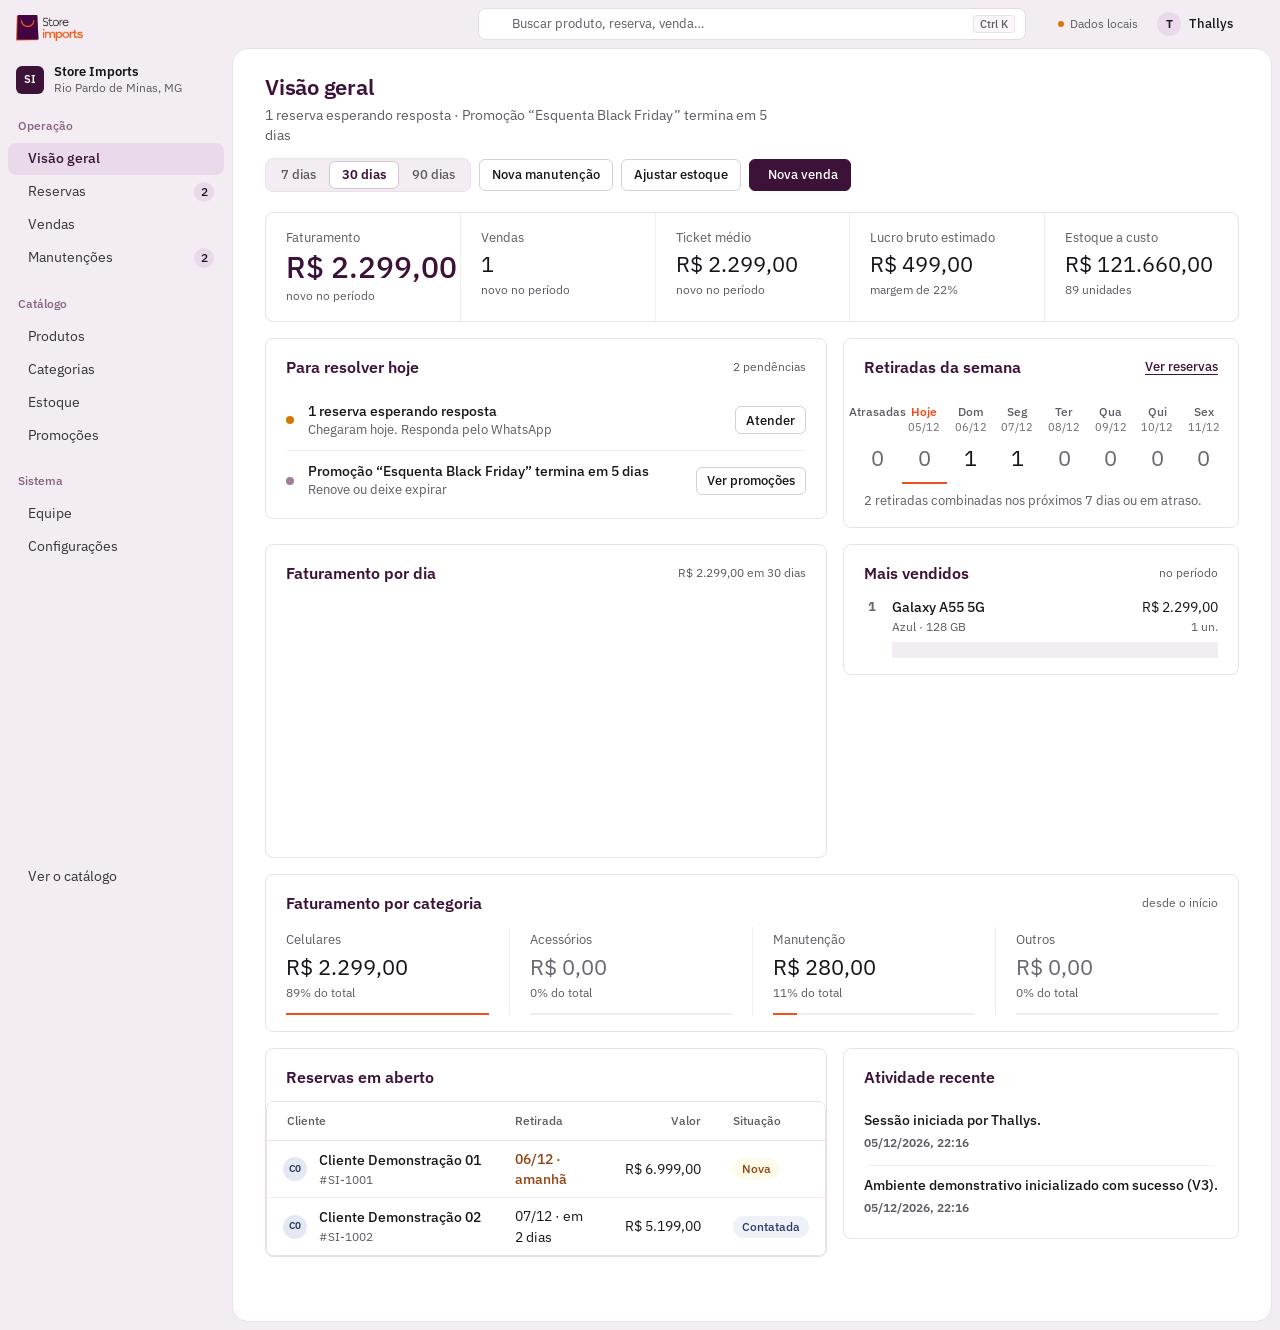
==== commit c4c7bda1: "feat: busca em destaque, produtos primeiro, categoria Perfumes e perfis de acesso no painel Catalogo" ====
--- a/admin.html
+++ b/admin.html
@@ -130,6 +130,7 @@
           <div class="profile-dropdown-menu d-none" id="profile-dropdown-menu">
             <div class="dropdown-item" data-profile="Thallys"><span class="avatar sm" style="background:hsl(300 30% 92%);color:hsl(300 35% 28%)">T</span><span>Thallys</span></div>
             <div class="dropdown-item" data-profile="Joice"><span class="avatar sm" style="background:hsl(20 60% 92%);color:hsl(20 55% 28%)">J</span><span>Joice</span></div>
+            <div class="dropdown-item" data-profile="Recepção"><span class="avatar sm" style="background:hsl(200 45% 92%);color:hsl(200 45% 26%)">R</span><span>Recepção</span></div>
           </div>
         </div>
       </div>
@@ -158,7 +159,7 @@
           </div>
         </div>
 
-        <section class="kpi-strip" id="ov-kpis" aria-label="Indicadores do período"></section>
+        <section class="kpi-strip fin-only" id="ov-kpis" aria-label="Indicadores do período"></section>
 
         <div class="grid-12">
           <section class="card span-7" aria-labelledby="ov-work-title">
@@ -171,7 +172,7 @@
           </section>
         </div>
 
-        <div class="grid-12">
+        <div class="grid-12 fin-only">
           <section class="card span-7">
             <header class="card-head"><h2>Faturamento por dia</h2><span class="card-meta" id="ov-revenue-sub"></span></header>
             <div class="ov-chart-box">
@@ -185,7 +186,7 @@
           </section>
         </div>
 
-        <section class="card" style="margin-bottom:16px;">
+        <section class="card fin-only" style="margin-bottom:16px;">
           <header class="card-head"><h2>Faturamento por categoria</h2><span class="card-meta">desde o início</span></header>
           <div class="cat-strip" id="category-sales-breakdown-list"></div>
         </section>
@@ -336,7 +337,7 @@
             <button class="btn btn-primary" id="btn-sale-new" type="button"><i data-lucide="shopping-cart"></i> Nova venda</button>
           </div>
         </div>
-        <section class="tiles" id="sales-summary" aria-label="Resumo de vendas"></section>
+        <section class="tiles fin-only" id="sales-summary" aria-label="Resumo de vendas"></section>
         <div class="toolbar">
           <label class="search-field"><i data-lucide="search"></i><input type="text" id="admin-search-sales" placeholder="Buscar por código ou cliente…"></label>
           <div class="chips" id="sales-chips" role="group" aria-label="Filtrar vendas"></div>
@@ -344,7 +345,7 @@
         <div class="panel-card flush">
           <div class="table-responsive">
             <table class="admin-table rich">
-              <thead><tr><th>Venda</th><th>Itens</th><th>Cliente</th><th>Pagamento</th><th class="num">Total</th><th>Situação</th><th class="actions-col"></th></tr></thead>
+              <thead><tr><th>Venda</th><th>Itens</th><th>Cliente</th><th>Pagamento</th><th class="num fin-only">Total</th><th>Situação</th><th class="actions-col"></th></tr></thead>
               <tbody id="admin-sales-log-tbody"></tbody>
             </table>
           </div>
@@ -441,15 +442,14 @@
           <div class="panel-card-header"><h3 class="panel-card-title"><i data-lucide="shield-check"></i> Permissões por cargo</h3></div>
           <div class="table-responsive">
             <table class="admin-table rich perm-table">
-              <thead><tr><th>Ação</th><th>Administrador</th><th>Gerente</th><th>Vendedor</th><th>Estoquista</th></tr></thead>
+              <thead><tr><th>Ação</th><th>Thallys (proprietário)</th><th>Joice</th><th>Recepção</th></tr></thead>
               <tbody>
-                <tr><td>Ver financeiro e lucro</td><td><i class="yes" data-lucide="check"></i></td><td><i class="yes" data-lucide="check"></i></td><td><i class="no" data-lucide="minus"></i></td><td><i class="no" data-lucide="minus"></i></td></tr>
-                <tr><td>Cadastrar e editar produtos / preços</td><td><i class="yes" data-lucide="check"></i></td><td><i class="yes" data-lucide="check"></i></td><td><i class="no" data-lucide="minus"></i></td><td><i class="no" data-lucide="minus"></i></td></tr>
-                <tr><td>Lançar entradas e ajustes de estoque</td><td><i class="yes" data-lucide="check"></i></td><td><i class="yes" data-lucide="check"></i></td><td><i class="no" data-lucide="minus"></i></td><td><i class="yes" data-lucide="check"></i></td></tr>
-                <tr><td>Atender reservas e registrar vendas</td><td><i class="yes" data-lucide="check"></i></td><td><i class="yes" data-lucide="check"></i></td><td><i class="yes" data-lucide="check"></i></td><td><i class="no" data-lucide="minus"></i></td></tr>
-                <tr><td>Estornar vendas</td><td><i class="yes" data-lucide="check"></i></td><td><i class="yes" data-lucide="check"></i></td><td><i class="no" data-lucide="minus"></i></td><td><i class="no" data-lucide="minus"></i></td></tr>
-                <tr><td>Criar promoções</td><td><i class="yes" data-lucide="check"></i></td><td><i class="yes" data-lucide="check"></i></td><td><i class="no" data-lucide="minus"></i></td><td><i class="no" data-lucide="minus"></i></td></tr>
-                <tr><td>Gerenciar usuários e configurações</td><td><i class="yes" data-lucide="check"></i></td><td><i class="no" data-lucide="minus"></i></td><td><i class="no" data-lucide="minus"></i></td><td><i class="no" data-lucide="minus"></i></td></tr>
+                <tr><td>Ver faturamento, lucro e custos</td><td><i class="yes" data-lucide="check"></i></td><td><i class="yes" data-lucide="check"></i></td><td><i class="no" data-lucide="minus"></i></td></tr>
+                <tr><td>Estoque e produtos de capas e películas</td><td><i class="no" data-lucide="minus"></i></td><td><i class="yes" data-lucide="check"></i></td><td><i class="yes" data-lucide="check"></i></td></tr>
+                <tr><td>Estoque e produtos de todo o resto</td><td><i class="yes" data-lucide="check"></i></td><td><i class="no" data-lucide="minus"></i></td><td><i class="yes" data-lucide="check"></i></td></tr>
+                <tr><td>Reservas, vendas e manutenções</td><td><i class="yes" data-lucide="check"></i></td><td><i class="no" data-lucide="minus"></i></td><td><i class="yes" data-lucide="check"></i></td></tr>
+                <tr><td>Criar promoções e mudar preços</td><td><i class="yes" data-lucide="check"></i></td><td><i class="no" data-lucide="minus"></i></td><td><i class="no" data-lucide="minus"></i></td></tr>
+                <tr><td>Gerenciar equipe e configurações</td><td><i class="yes" data-lucide="check"></i></td><td><i class="no" data-lucide="minus"></i></td><td><i class="no" data-lucide="minus"></i></td></tr>
               </tbody>
             </table>
           </div>
@@ -563,7 +563,7 @@
       </div>
       <div class="form-group">
         <label for="sale-seller" class="form-label">Vendedor</label>
-        <select class="form-control" id="sale-seller" required><option value="Thallys">Thallys</option><option value="Joice">Joice</option></select>
+        <select class="form-control" id="sale-seller" required><option value="Thallys">Thallys</option><option value="Joice">Joice</option><option value="Recepção">Recepção</option></select>
       </div>
       <div class="total-box"><span>Total da venda</span><strong id="sale-total-preview">R$ 0,00</strong></div>
       <footer class="drawer-foot"><button type="button" class="btn btn-secondary" data-close-drawer>Cancelar</button><button type="submit" class="btn btn-primary"><i data-lucide="check-circle-2"></i> Finalizar venda</button></footer>
@@ -574,16 +574,16 @@
        ADMIN ADD/EDIT PRODUCT MODAL
        ========================================== -->
   <div class="admin-modal-overlay" id="admin-product-modal-overlay">
-    <div class="admin-modal" style="max-width: 700px;">
-      <h3 class="panel-card-title" id="admin-product-modal-title" style="margin-bottom: 24px;">Cadastrar Novo Produto (V3)</h3>
+    <div class="admin-modal" role="dialog" aria-modal="true" aria-labelledby="admin-product-modal-title">
+      <h3 class="panel-card-title" id="admin-product-modal-title">Novo produto</h3>
       
       <!-- Stepper Header -->
-      <div class="admin-tabs" style="margin-bottom: 20px; display: flex; overflow-x: auto; white-space: nowrap;">
-        <button type="button" class="admin-tab-btn active" data-form-step="1">1. Básicos</button>
-        <button type="button" class="admin-tab-btn" data-form-step="2">2. Mídia</button>
-        <button type="button" class="admin-tab-btn" data-form-step="3">3. Variações & Estoque</button>
-        <button type="button" class="admin-tab-btn" data-form-step="4">4. Preços</button>
-        <button type="button" class="admin-tab-btn" data-form-step="5">5. Revisão</button>
+      <div class="admin-tabs">
+        <button type="button" class="admin-tab-btn active" data-form-step="1">Básicos</button>
+        <button type="button" class="admin-tab-btn" data-form-step="2">Fotos</button>
+        <button type="button" class="admin-tab-btn" data-form-step="3">Variações e estoque</button>
+        <button type="button" class="admin-tab-btn" data-form-step="4">Preços</button>
+        <button type="button" class="admin-tab-btn" data-form-step="5">Revisão</button>
       </div>
 
       <!-- Add Form -->
@@ -592,7 +592,7 @@
         <!-- Step 1: Geral -->
         <div id="form-step-1" class="form-step-pane">
           <div class="form-group">
-            <label for="p-name" class="form-label">Nome do Produto *</label>
+            <label for="p-name" class="form-label">Nome do produto *</label>
             <input type="text" class="form-control" id="p-name" placeholder="Ex: iPhone 15 Pro Max 256GB" required>
           </div>
           
@@ -609,7 +609,7 @@
 
           <div class="grid-2-col">
             <div class="form-group">
-              <label for="p-category" class="form-label">Categoria * (ID V3)</label>
+              <label for="p-category" class="form-label">Categoria *</label>
               <select class="form-control" id="p-category" required>
                 <!-- Populated via JS -->
               </select>
@@ -617,124 +617,85 @@
             <div class="form-group">
               <label for="p-condition" class="form-label">Condição *</label>
               <select class="form-control" id="p-condition" required>
-                <option value="new">Novo (Lacrado)</option>
-                <option value="used_demo">Seminovo (Vitrine)</option>
+                <option value="new">Novo, lacrado</option>
+                <option value="used_demo">Seminovo</option>
               </select>
             </div>
           </div>
 
           <div class="form-group">
-            <label for="p-status" class="form-label">Status do Produto *</label>
+            <label for="p-status" class="form-label">Situação no catálogo *</label>
             <select class="form-control" id="p-status" required>
-              <option value="active">Ativo (Visível no Catálogo)</option>
-              <option value="inactive">Inativo (Oculto no Catálogo)</option>
+              <option value="active">Visível no catálogo</option>
+              <option value="inactive">Oculto do catálogo</option>
             </select>
           </div>
 
           <div class="form-group">
-            <label for="p-description" class="form-label">Descrição Comercial</label>
-            <textarea class="form-control" id="p-description" rows="2" placeholder="Ficha ou detalhes do produto..."></textarea>
+            <label for="p-description" class="form-label">Descrição</label>
+            <textarea class="form-control" id="p-description" rows="2" placeholder="Detalhes que aparecem para o cliente"></textarea>
           </div>
           <div class="form-group">
-            <label for="p-sku" class="form-label">SKU Base (Opcional)</label>
+            <label for="p-sku" class="form-label">Código base <small>(opcional)</small></label>
             <input type="text" class="form-control" id="p-sku" placeholder="Ex: IP15PM-BASE">
           </div>
         </div>
 
         <!-- Step 2: Mídia -->
         <div id="form-step-2" class="form-step-pane d-none">
-          <div style="margin-bottom: 16px;">
-            <h4 style="font-size: 0.95rem; font-weight: 700; color: var(--purple-primary); margin-bottom: 4px;">Fotos do Produto</h4>
-            <p class="text-muted" style="font-size: 0.82rem;">Adicione fotos de alta qualidade do dispositivo. A primeira imagem enviada será definida como a imagem principal no catálogo da loja.</p>
-          </div>
-
-          <!-- Drag & Drop Upload Zone -->
-          <div class="image-upload-dropzone" id="image-upload-dropzone" tabindex="0" role="button" aria-label="Clique ou arraste para fazer upload de imagens">
-            <div style="display: flex; flex-direction: column; align-items: center; gap: 8px;">
-              <i data-lucide="upload-cloud" style="width: 44px; height: 44px; color: var(--purple-primary);"></i>
-              <div style="font-size: 0.9rem; color: var(--text-primary); text-align: center;">
-                <strong>Arraste e solte fotos aqui</strong> ou <span style="color: var(--purple-primary); text-decoration: underline; font-weight: 600;">clique para selecionar do dispositivo</span>
+          <p class="hint" style="margin:0 0 12px;">A primeira foto vira a imagem principal do produto no catálogo.</p>
+          <div class="image-upload-dropzone" id="image-upload-dropzone" tabindex="0" role="button" aria-label="Clique ou arraste para enviar fotos">
+            <i data-lucide="image-plus" style="width:22px;height:22px;"></i>
+            <strong>Arraste as fotos aqui ou clique para escolher</strong>
+            <span>PNG, JPG ou WEBP. Pode enviar várias.</span>
+            <input type="file" id="product-image-file-input" accept="image/*" multiple style="display: none;">
+          </div>
+
+          <!-- Preview Gallery -->
+          <div id="product-images-preview-grid" class="product-images-preview-grid">
+            <!-- Populated dynamically via JS -->
+          </div>
+
+          <details class="fallback-opt">
+            <summary>Ícone alternativo, quando não há foto <small>(opcional)</small></summary>
+            <div id="svg-fallback-group">
+              <div class="grid-2-col">
+                <div class="form-group" style="margin-bottom:0;"><label class="form-label">Cor do ícone</label><input type="text" class="form-control" id="p-svg-color" placeholder="#3C1239" value="#6B7280"></div>
+                <div class="form-group" style="margin-bottom:0;"><label class="form-label">Tipo de ícone</label>
+                  <select class="form-control" id="p-svg-icon"><option value="smartphone">Smartphone</option><option value="package">Pacote (acessórios)</option><option value="headphones">Fones</option><option value="watch">Smartwatch</option></select></div>
               </div>
-              <span class="text-muted" style="font-size: 0.75rem; text-align: center;">Suporta PNG, JPG, JPEG, WEBP. Você pode enviar múltiplas imagens.</span>
-            </div>
-            <input type="file" id="product-image-file-input" accept="image/*" multiple style="display: none;">
-          </div>
-
-          <!-- Preview Gallery -->
-          <div id="product-images-preview-grid" class="product-images-preview-grid" style="display: grid; grid-template-columns: repeat(auto-fill, minmax(130px, 1fr)); gap: 16px; margin-top: 20px;">
-            <!-- Populated dynamically via JS -->
-          </div>
-
-          <!-- Legacy SVG Fallback (collapsible / secondary) -->
-          <div style="margin-top: 24px; padding-top: 16px; border-top: 1px dashed var(--border-color);">
-            <span style="font-size: 0.75rem; font-weight: 600; color: var(--text-secondary); cursor: pointer;" onclick="document.getElementById('svg-fallback-group').classList.toggle('d-none')">
-              <i data-lucide="palette" style="width: 12px; height: 12px; display: inline-block; vertical-align: middle;"></i> Personalizar Cor do Ícone Fallback (Opcional)
-            </span>
-            <div id="svg-fallback-group" class="d-none" style="margin-top: 12px;">
-              <div class="grid-2-col">
-                <div class="form-group" style="margin-bottom: 0;">
-                  <label class="form-label" style="font-size: 0.75rem;">Cor do Ícone (Hex/Nome)</label>
-                  <input type="text" class="form-control" id="p-svg-color" placeholder="Ex: #3C1239" value="#6B7280">
-                </div>
-                <div class="form-group" style="margin-bottom: 0;">
-                  <label class="form-label" style="font-size: 0.75rem;">Tipo de Ícone Fallback</label>
-                  <select class="form-control" id="p-svg-icon">
-                    <option value="smartphone">Smartphone</option>
-                    <option value="package">Pacote (Acessórios)</option>
-                    <option value="headphones">Fones</option>
-                    <option value="watch">Smartwatch</option>
-                  </select>
-                </div>
-              </div>
-            </div>
-          </div>
+            </div>
+          </details>
         </div>
 
         <!-- Step 3: Variações & Estoque -->
         <div id="form-step-3" class="form-step-pane d-none">
-          <div style="display: flex; justify-content: space-between; align-items: center; margin-bottom: 12px;">
-            <label class="form-label" style="margin-bottom: 0;">Lista de Variações *</label>
-            <button type="button" class="btn btn-secondary btn-sm" id="btn-add-variant"><i data-lucide="plus"></i> Adicionar Variação</button>
-          </div>
-          <p class="text-muted" style="font-size: 0.75rem; margin-bottom: 16px;">Adicione ao menos uma variação (Ex: Cor e Capacidade). Estoque e preço são definidos por variação.</p>
-          
-          <div id="variants-container" style="display: flex; flex-direction: column; gap: 16px;">
-            <!-- Variants will be injected here via JS -->
-          </div>
-        </div>
-
-        <!-- Step 4: Preços -->
+          <div class="step-head"><div><strong>Variações</strong><p class="hint" style="margin:2px 0 0;">Cada cor ou capacidade tem seu próprio estoque e preço.</p></div>
+            <button type="button" class="btn btn-secondary btn-sm" id="btn-add-variant"><i data-lucide="plus"></i> Adicionar variação</button></div>
+          <div id="variants-container" class="var-list"></div>
+        </div>
+
         <div id="form-step-4" class="form-step-pane d-none">
-          <p class="text-muted" style="font-size: 0.85rem; margin-bottom: 16px;">Defina a precificação para cada variação.</p>
-          
-          <div id="variants-pricing-container" style="display: flex; flex-direction: column; gap: 16px;">
-            <!-- Pricing per variant injected via JS -->
-          </div>
-        </div>
-
-        <!-- Step 5: Revisão -->
+          <p class="hint" style="margin:0 0 12px;">Informe o preço de cada variação. O custo é interno e nunca aparece no catálogo.</p>
+          <div id="variants-pricing-container" class="var-list"></div>
+        </div>
+
         <div id="form-step-5" class="form-step-pane d-none">
-          <div class="panel-card" style="background-color: var(--bg-secondary); border: 1px dashed var(--border-color);">
-            <h4 style="font-size: 0.95rem; margin-bottom: 8px;">Resumo do Produto</h4>
-            <p id="review-product-name" style="font-weight: 700; color: var(--purple-primary); margin-bottom: 12px;">iPhone Exemplo</p>
-            <div style="font-size: 0.85rem; color: var(--text-secondary); display: flex; flex-direction: column; gap: 4px;">
-              <span id="review-variants-count">0 Variações Mapeadas</span>
-              <span id="review-total-stock">Estoque Total: 0 un</span>
-              <span id="review-images-count">0 Imagens Anexadas</span>
-            </div>
-          </div>
-        </div>
-
-        <!-- Navigation Buttons -->
-        <div style="display: flex; gap: 16px; margin-top: 32px; justify-content: space-between;">
-          <button type="button" class="btn btn-secondary btn-sm" id="btn-admin-modal-cancel">Cancelar</button>
-          <div style="display: flex; gap: 8px;">
-            <button type="button" class="btn btn-secondary btn-sm d-none" id="btn-admin-modal-prev">Voltar</button>
-            <button type="button" class="btn btn-primary btn-sm" id="btn-admin-modal-next">Próximo</button>
-            <button type="submit" class="btn btn-primary btn-sm d-none" id="btn-admin-modal-submit" style="background: var(--success); border-color: var(--success);">Confirmar e Salvar</button>
-          </div>
-        </div>
-
+          <div class="review-box">
+            <strong id="review-product-name">Produto</strong>
+            <span id="review-variants-count">0 variações</span>
+            <span id="review-total-stock">Estoque total: 0 un</span>
+            <span id="review-images-count">0 fotos</span>
+          </div>
+        </div>
+
+        <footer class="drawer-foot">
+          <button type="button" class="btn btn-secondary" id="btn-admin-modal-cancel">Cancelar</button>
+          <span class="grow"></span>
+          <button type="button" class="btn btn-secondary d-none" id="btn-admin-modal-prev">Voltar</button>
+          <button type="button" class="btn btn-primary" id="btn-admin-modal-next">Próximo</button>
+          <button type="submit" class="btn btn-primary success d-none" id="btn-admin-modal-submit">Salvar produto</button>
+        </footer>
       </form>
     </div>
   </div>
@@ -743,25 +704,25 @@
        ADMIN ADD/EDIT CATEGORY MODAL
        ========================================== -->
   <div class="admin-modal-overlay d-none" id="admin-category-modal-overlay">
-    <div class="admin-modal" style="max-width: 500px;">
-      <h3 class="panel-card-title" id="admin-category-modal-title" style="margin-bottom: 24px;">Cadastrar Categoria</h3>
+    <div class="admin-modal" role="dialog" aria-modal="true" aria-labelledby="admin-category-modal-title">
+      <h3 class="panel-card-title" id="admin-category-modal-title">Nova categoria</h3>
       
       <form id="admin-add-category-form" novalidate>
         <div class="form-group">
-          <label for="c-name" class="form-label">Nome da Categoria *</label>
-          <input type="text" class="form-control" id="c-name" placeholder="Ex: Capas Premium" required>
+          <label for="c-name" class="form-label">Nome da categoria *</label>
+          <input type="text" class="form-control" id="c-name" placeholder="Ex.: Capas premium" required>
         </div>
         <div class="form-group">
-          <label for="c-slug" class="form-label">Identificador (Slug) *</label>
-          <input type="text" class="form-control" id="c-slug" placeholder="Ex: capas-premium" required>
+          <label for="c-slug" class="form-label">Endereço no site *</label>
+          <input type="text" class="form-control" id="c-slug" placeholder="capas-premium" required>
         </div>
         <div class="form-group">
           <label class="form-label">Imagem da Categoria</label>
           <!-- Upload zone -->
-          <div id="cat-img-upload-zone" style="border: 2px dashed var(--border-color); border-radius: var(--radius-sm); padding: 20px; text-align: center; cursor: pointer; background: var(--bg-secondary); transition: border-color 0.2s;" onclick="document.getElementById('cat-img-file-input').click()">
-            <i data-lucide="image-plus" style="width:28px;height:28px;color:var(--purple-primary);display:block;margin:0 auto 6px;"></i>
-            <span style="font-size:0.82rem;color:var(--text-secondary);">Clique para selecionar uma imagem do dispositivo</span><br>
-            <span style="font-size:0.72rem;color:var(--text-secondary);">PNG, JPG, WEBP — max. 2 MB</span>
+          <div id="cat-img-upload-zone" class="image-upload-dropzone" tabindex="0" role="button" aria-label="Escolher imagem da categoria">
+            <i data-lucide="image-plus" style="width:22px;height:22px;"></i>
+            <strong>Clique para escolher uma imagem</strong>
+            <span>PNG, JPG ou WEBP, até 2 MB</span>
           </div>
           <input type="file" id="cat-img-file-input" accept="image/png,image/jpeg,image/webp,image/gif" style="display:none;">
           <!-- Preview -->
@@ -776,17 +737,17 @@
         </div>
 
         <div class="form-group">
-          <label class="form-label">Visível no Catálogo?</label>
+          <label class="form-label">Aparece no catálogo?</label>
           <select class="form-control" id="c-visible">
-            <option value="true">Sim</option>
-            <option value="false">Não</option>
+            <option value="true">Sim, visível</option>
+            <option value="false">Não, oculta</option>
           </select>
         </div>
 
-        <div style="display: flex; gap: 16px; margin-top: 32px; justify-content: flex-end;">
-          <button type="button" class="btn btn-secondary btn-sm" id="btn-admin-cat-cancel">Cancelar</button>
-          <button type="submit" class="btn btn-primary btn-sm" id="btn-admin-cat-submit">Salvar Categoria</button>
-        </div>
+        <footer class="drawer-foot">
+          <button type="button" class="btn btn-secondary" id="btn-admin-cat-cancel">Cancelar</button>
+          <button type="submit" class="btn btn-primary" id="btn-admin-cat-submit">Salvar categoria</button>
+        </footer>
       </form>
     </div>
   </div>
@@ -795,8 +756,8 @@
        ADMIN ADD/EDIT MAINTENANCE MODAL
        ========================================== -->
   <div class="admin-modal-overlay d-none" id="admin-maintenance-modal-overlay">
-    <div class="admin-modal" style="max-width: 560px;">
-      <h3 class="panel-card-title" id="admin-maintenance-modal-title" style="margin-bottom: 24px;">Cadastrar Manutenção</h3>
+    <div class="admin-modal" role="dialog" aria-modal="true" aria-labelledby="admin-maintenance-modal-title">
+      <h3 class="panel-card-title" id="admin-maintenance-modal-title">Nova manutenção</h3>
       
       <form id="admin-add-maintenance-form" novalidate>
         <div class="form-group">
@@ -806,44 +767,44 @@
         
         <div class="grid-2-col">
           <div class="form-group">
-            <label for="m-customer-name" class="form-label">Nome do Cliente *</label>
+            <label for="m-customer-name" class="form-label">Cliente *</label>
             <input type="text" class="form-control" id="m-customer-name" placeholder="Ex: João Silva" required>
           </div>
           <div class="form-group">
-            <label for="m-customer-phone" class="form-label">Telefone / WhatsApp</label>
+            <label for="m-customer-phone" class="form-label">WhatsApp do cliente</label>
             <input type="text" class="form-control" id="m-customer-phone" placeholder="Ex: (38) 99999-8888">
           </div>
         </div>
 
         <div class="form-group">
-          <label for="m-problem" class="form-label">Defeito / Serviço a Realizar *</label>
+          <label for="m-problem" class="form-label">Defeito ou serviço *</label>
           <textarea class="form-control" id="m-problem" rows="2" placeholder="Ex: Troca de Tela Frontal OLED + Bateria" required></textarea>
         </div>
 
         <div class="grid-2-col">
           <div class="form-group">
-            <label for="m-cost" class="form-label">Valor Estimado (R$) *</label>
+            <label for="m-cost" class="form-label">Valor combinado (R$) *</label>
             <input type="number" step="0.01" class="form-control" id="m-cost" placeholder="Ex: 350.00" required min="0">
           </div>
           <div class="form-group">
-            <label for="m-status" class="form-label">Status da Manutenção *</label>
+            <label for="m-status" class="form-label">Etapa *</label>
             <select class="form-control" id="m-status" required>
-              <option value="Aberto">Aberto</option>
-              <option value="Não iniciado">Não iniciado</option>
-              <option value="Finalizado">Finalizado</option>
+              <option value="Não iniciado">Na fila</option>
+              <option value="Aberto">Em andamento</option>
+              <option value="Finalizado">Pronto</option>
             </select>
           </div>
         </div>
 
         <div class="form-group">
-          <label for="m-notes" class="form-label">Observações Internas (Opcional)</label>
+          <label for="m-notes" class="form-label">Observações internas <small>(opcional)</small></label>
           <input type="text" class="form-control" id="m-notes" placeholder="Ex: Peça sob encomenda">
         </div>
 
-        <div style="display: flex; gap: 16px; margin-top: 32px; justify-content: flex-end;">
-          <button type="button" class="btn btn-secondary btn-sm" id="btn-admin-maint-cancel">Cancelar</button>
-          <button type="submit" class="btn btn-primary btn-sm" id="btn-admin-maint-submit">Salvar Manutenção</button>
-        </div>
+        <footer class="drawer-foot">
+          <button type="button" class="btn btn-secondary" id="btn-admin-maint-cancel">Cancelar</button>
+          <button type="submit" class="btn btn-primary" id="btn-admin-maint-submit">Salvar manutenção</button>
+        </footer>
       </form>
     </div>
   </div>
--- a/style.css
+++ b/style.css
@@ -2853,3 +2853,94 @@
     grid-template-columns: 1fr 1fr;
   }
 }
+
+
+/* ==========================================
+   SEARCH FIRST (V2): the first thing on screen
+   ========================================== */
+.search-section {
+  position: sticky;
+  top: var(--header-h, 64px);
+  z-index: 90;
+  margin-top: 0;
+  padding-top: 12px;
+  padding-bottom: 10px;
+  background: var(--white);
+  box-shadow: 0 0 0 100vmax var(--white);
+  clip-path: inset(0 -100vmax);
+}
+.search-bar-wrapper {
+  flex-direction: row;
+  align-items: center;
+  gap: 8px;
+  padding: 6px 6px 6px 14px;
+  border: 2px solid var(--purple-primary);
+  border-radius: var(--radius-pill);
+  box-shadow: 0 8px 24px rgba(60, 18, 57, 0.14);
+}
+.search-bar-wrapper:focus-within {
+  border-color: var(--orange-primary);
+  box-shadow: 0 8px 28px rgba(241, 77, 29, 0.22);
+}
+.search-input-container { padding: 0; gap: 10px; min-width: 0; }
+.search-icon { width: 22px; height: 22px; flex: none; }
+.search-bar-input { height: 48px; font-size: 1rem; min-width: 0; outline: none; -webkit-appearance: none; appearance: none; }
+.search-bar-input::-webkit-search-cancel-button { display: none; }
+.search-btn { width: auto; height: 48px; padding: 0 22px; border-radius: var(--radius-pill); flex: none; }
+.search-btn-icon { display: none; width: 20px; height: 20px; }
+@media (max-width: 479px) {
+  .search-btn { padding: 0 16px; }
+  .search-btn span { display: none; }
+  .search-btn-icon { display: inline-block; }
+}
+@media (min-width: 768px) {
+  .search-section { padding-top: 24px; padding-bottom: 14px; }
+  .search-bar-wrapper { max-width: 880px; margin: 0 auto; padding: 8px 8px 8px 24px; }
+  .search-bar-input { height: 56px; font-size: 1.15rem; }
+  .search-btn { height: 56px; padding: 0 36px; font-size: 1.05rem; }
+}
+.search-autocomplete-dropdown { top: calc(100% + 16px); }
+
+.search-quick-row { padding-bottom: 8px; }
+.search-quick {
+  display: flex; gap: 8px; overflow-x: auto; padding: 4px 0 6px; scrollbar-width: none; -webkit-overflow-scrolling: touch;
+}
+.search-quick::-webkit-scrollbar { display: none; }
+@media (min-width: 768px) { .search-quick { justify-content: center; } }
+.chip-quick {
+  flex: none; height: 36px; padding: 0 16px; border-radius: 999px; border: 1px solid var(--border-color);
+  background: var(--white); color: var(--purple-primary); font: 600 0.85rem var(--font-body); cursor: pointer;
+}
+.chip-quick:hover { background: var(--purple-light); border-color: var(--purple-medium); }
+
+/* products and categories first: tighter rhythm */
+.section-tight { padding-top: 16px; padding-bottom: 24px; }
+#categorias .section-header { margin-bottom: 16px; }
+#categorias .section-subtitle { display: none; }
+#catalogo.section-spacing { padding-top: 32px; }
+.categories-grid { grid-template-columns: repeat(3, 1fr); gap: 10px; }
+@media (min-width: 992px) { .categories-grid { grid-template-columns: repeat(9, 1fr); gap: 12px; } }
+
+/* compact category strip: horizontal scroll on phones, one row on desktop */
+.categories-grid { display: flex; gap: 10px; overflow-x: auto; padding: 2px 2px 8px; scroll-snap-type: x proximity; scrollbar-width: none; }
+.categories-grid::-webkit-scrollbar { display: none; }
+.category-card { flex: 0 0 112px; padding: 12px 8px; gap: 6px; scroll-snap-align: start; }
+.category-card-img-wrapper { width: 64px; height: 64px; margin-bottom: 0; }
+.category-card-name { font-size: 0.8rem; }
+.category-card-arrow { display: none; }
+@media (min-width: 992px) {
+  .categories-grid { display: grid; grid-template-columns: repeat(9, minmax(0, 1fr)); overflow: visible; }
+  .category-card { flex: none; padding: 14px 8px; }
+  .category-card-img-wrapper { width: 72px; height: 72px; }
+}
+/* phones: no announcement bar above the search */
+@media (max-width: 767px) { .top-bar { display: none; } .main-header { padding: 10px 0; } }
+
+/* filters: collapsed on phones so products come first */
+.filters-toggle { display: none; width: 100%; height: 44px; margin-bottom: 12px; }
+@media (max-width: 991px) {
+  .filters-toggle { display: inline-flex; }
+  .filters-sidebar { display: none; }
+  .filters-sidebar.open { display: block; margin-bottom: 16px; }
+  .demo-badge-container { display: none; }
+}
--- a/admin-ui.css
+++ b/admin-ui.css
@@ -7,12 +7,12 @@
    Loaded after admin.css and overrides it.
    ========================================================================== */
 body.admin-body {
-  --ui-frame: #F5F3F6;
+  --ui-frame: #F3ECF3;
   --ui-sheet: #FFFFFF;
-  --ui-raised: #FAF9FB;
-  --ui-active: #E9E6EB;
-  --ui-line: #E8E5EA;
-  --ui-rule: #F1EFF3;
+  --ui-raised: #FBF7FB;
+  --ui-active: #EAD9EA;
+  --ui-line: #E9E0E9;
+  --ui-rule: #F3EDF3;
   --ui-control: #D3D0D6;
   --ui-ink: #17151A;
   --ui-muted: #5E5A63;
@@ -435,3 +435,69 @@
   .drawer { width: 100vw; }
 }
 @media (prefers-reduced-motion: reduce) { .drawer, .drawer-backdrop, .ui-switch i, body.admin-body .admin-sidebar { transition: none; } }
+
+/* ---------- Forms as side drawers (product, category, maintenance) ---------- */
+body.admin-body .admin-modal-overlay { padding: 0; justify-content: flex-end; align-items: stretch; background: rgba(23, 21, 26, .4); }
+body.admin-body .admin-modal {
+  width: min(560px, 100vw); max-width: none !important; max-height: none; height: 100vh; border-radius: 0; padding: 0;
+  display: flex; flex-direction: column; overflow: hidden; box-shadow: none; animation: none;
+  transform: translateX(24px); opacity: 0; transition: transform .2s ease-out, opacity .2s;
+}
+body.admin-body #admin-product-modal-overlay .admin-modal { width: min(640px, 100vw); }
+body.admin-body .admin-modal-overlay.active .admin-modal { transform: none; opacity: 1; box-shadow: -8px 0 24px rgba(23, 21, 26, .12); }
+body.admin-body .admin-modal > .panel-card-title { margin: 0 !important; padding: 14px 24px; border-bottom: 1px solid var(--ui-line); font-size: 16px; flex: none; }
+body.admin-body .admin-modal > form { flex: 1; overflow-y: auto; padding: 24px; display: flex; flex-direction: column; }
+body.admin-body .admin-modal > form .drawer-foot { margin-top: auto; }
+body.admin-body .admin-tabs { display: flex; gap: 20px; padding: 0 24px; margin: 0 !important; border-bottom: 1px solid var(--ui-line); overflow-x: auto; flex: none; }
+body.admin-body .admin-tab-btn { border: 0; background: none; padding: 10px 0; font: 500 14px var(--ui-font); color: var(--ui-muted); cursor: pointer; border-bottom: 2px solid transparent; margin-bottom: -1px; white-space: nowrap; border-radius: 0; }
+body.admin-body .admin-tab-btn.active { color: var(--ui-ink); border-bottom-color: var(--ui-data); font-weight: 600; background: none; }
+.form-step-pane { min-height: 200px; }
+.step-head { display: flex; justify-content: space-between; align-items: flex-start; gap: 12px; margin-bottom: 16px; }
+.step-head strong { font-size: 15px; font-weight: 600; }
+.var-list { display: flex; flex-direction: column; gap: 12px; }
+.var-card { border: 1px solid var(--ui-line); border-radius: 8px; padding: 14px 16px 16px; margin: 0; min-width: 0; }
+.var-head { display: flex; align-items: center; justify-content: space-between; width: 100%; padding: 0; float: left; margin-bottom: 10px; }
+.var-head + * { clear: both; }
+.var-head strong { font-size: 14px; font-weight: 600; }
+.var-card .form-label { font-size: 13px; margin-bottom: 6px; font-weight: 500; }
+.margin-line { margin: 0; }
+.review-box { display: flex; flex-direction: column; gap: 4px; padding: 16px; border: 1px solid var(--ui-line); border-radius: 8px; background: var(--ui-raised); font-size: 14px; color: var(--ui-muted); }
+.review-box strong { font-size: 16px; font-weight: 600; color: var(--ui-ink); margin-bottom: 4px; }
+.image-upload-dropzone { display: flex; flex-direction: column; align-items: center; gap: 4px; padding: 24px 16px; border: 1px dashed var(--ui-control); border-radius: 8px; background: var(--ui-raised); text-align: center; cursor: pointer; color: var(--ui-muted); font-size: 13px; transition: border-color .12s; }
+.image-upload-dropzone svg { color: var(--ui-faint); margin-bottom: 4px; }
+.image-upload-dropzone strong { color: var(--ui-ink); font-size: 14px; font-weight: 500; }
+.image-upload-dropzone:hover, .image-upload-dropzone:focus, .image-upload-dropzone.drag-active { border-color: var(--ui-ink); background: #fff; outline: 0; }
+.product-images-preview-grid { display: grid; grid-template-columns: repeat(auto-fill, minmax(120px, 1fr)); gap: 12px; margin-top: 16px; }
+body.admin-body .preview-thumb-card { border: 1px solid var(--ui-line); border-radius: 8px; box-shadow: none; background: #fff; }
+body.admin-body .preview-thumb-card .primary-badge { background: var(--ui-ink); color: #fff; border-radius: 4px; font-size: 11px; font-weight: 500; letter-spacing: 0; text-transform: none; }
+.fallback-opt { margin-top: 20px; padding-top: 14px; border-top: 1px solid var(--ui-rule); }
+.fallback-opt summary { cursor: pointer; font-size: 13px; color: var(--ui-muted); } .fallback-opt summary small { color: var(--ui-faint); }
+.fallback-opt > div { margin-top: 12px; }
+#cat-img-preview-wrapper { text-align: left !important; }
+
+/* ---------- A touch more brand colour (plum chrome, orange data) ---------- */
+body.admin-body .menu-item-link svg { color: #85607F; }
+body.admin-body .menu-item-link.active, body.admin-body .menu-item-link.active svg { color: var(--ui-primary); }
+body.admin-body .menu-item-link:hover { background: rgba(60, 18, 57, .07); }
+body.admin-body .menu-group-label span { color: #85607F; }
+.sheet-title { color: var(--ui-primary); }
+.kpi-cell.lead .kpi-v { color: var(--ui-primary); }
+.card-head h2, body.admin-body .panel-card-title { color: var(--ui-primary); }
+.chip.active { background: var(--ui-primary); border-color: var(--ui-primary); }
+.seg-btn.active { color: var(--ui-primary); border-color: #D9C3D8; font-weight: 600; }
+.opt-card.active { border-color: var(--ui-primary); outline-color: var(--ui-primary); background: #FAF2FA; }
+.opt-card.active svg { color: var(--ui-primary); }
+.top-item:first-child .top-bar i { background: var(--ui-data); }
+.top-bar i { background: #CDB7CB; }
+.meter.ok i { background: #A07F9C; }
+.pick.today .pick-l { color: var(--ui-data); }
+.dot { background: #A07F9C; }
+.pstep-num { background: var(--ui-primary); }
+.tab-lite.active, body.admin-body .admin-tab-btn.active { color: var(--ui-primary); }
+.cmdk-item.active, .cmdk-item:hover { background: #F3E6F3; }
+.ui-switch.on { background: #2F8F5B; }
+.search-field input:focus, body.admin-body .form-control:focus { border-color: var(--ui-primary); box-shadow: 0 0 0 3px rgba(60, 18, 57, .12); }
+.link-btn { color: var(--ui-primary); }
+.scope-mark { background: var(--ui-primary); }
+
+body.no-finance .fin-only { display: none !important; }
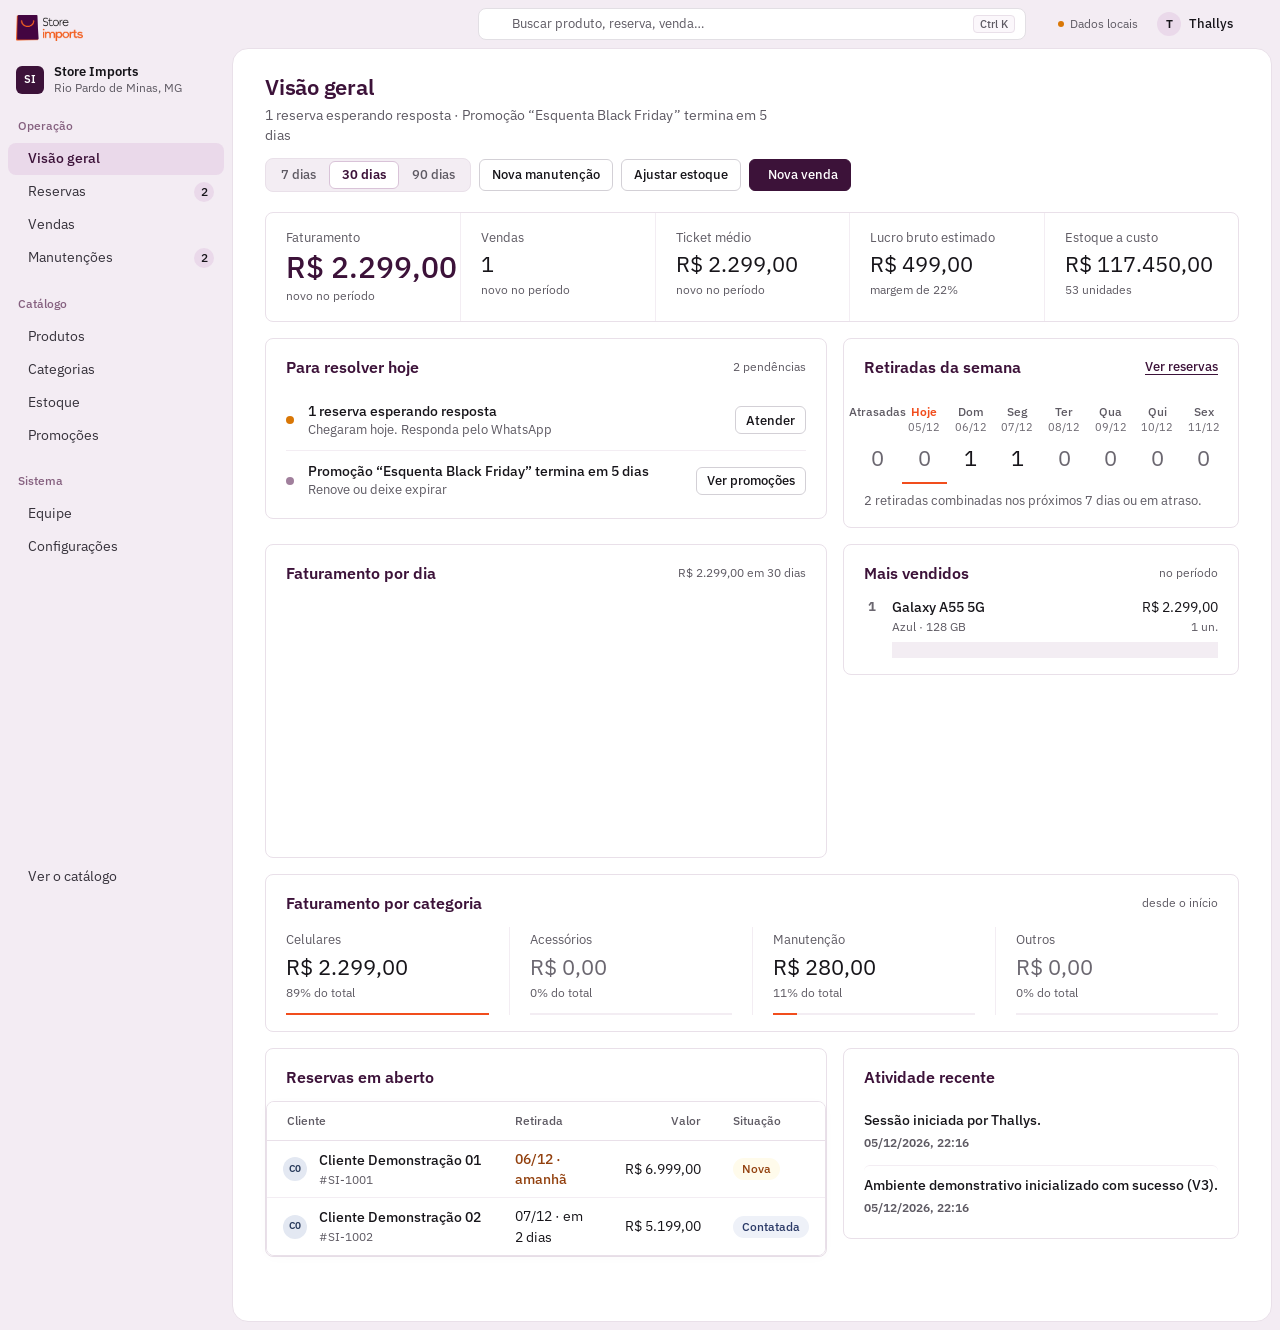
==== commit a540c57f: "feat: linha WePink (18 produtos com foto e preco), perfumaria com a Joice e importador de lista - Se" ====
--- a/admin.html
+++ b/admin.html
@@ -215,6 +215,7 @@
         <div class="pg-bar">
           <p class="pg-sub">Cadastre produtos e acompanhe preço, promoção e estoque em um só lugar.</p>
           <div class="pg-actions">
+            <button class="btn btn-secondary" id="btn-import-list"><i data-lucide="list-plus"></i> Importar lista</button>
             <button class="btn btn-primary" id="btn-admin-add-product"><i data-lucide="plus"></i> Novo produto</button>
           </div>
         </div>
@@ -445,8 +446,8 @@
               <thead><tr><th>Ação</th><th>Thallys (proprietário)</th><th>Joice</th><th>Recepção</th></tr></thead>
               <tbody>
                 <tr><td>Ver faturamento, lucro e custos</td><td><i class="yes" data-lucide="check"></i></td><td><i class="yes" data-lucide="check"></i></td><td><i class="no" data-lucide="minus"></i></td></tr>
-                <tr><td>Estoque e produtos de capas e películas</td><td><i class="no" data-lucide="minus"></i></td><td><i class="yes" data-lucide="check"></i></td><td><i class="yes" data-lucide="check"></i></td></tr>
-                <tr><td>Estoque e produtos de todo o resto</td><td><i class="yes" data-lucide="check"></i></td><td><i class="no" data-lucide="minus"></i></td><td><i class="yes" data-lucide="check"></i></td></tr>
+                <tr><td>Estoque e produtos de capas, películas e perfumes</td><td><i class="no" data-lucide="minus"></i></td><td><i class="yes" data-lucide="check"></i></td><td><i class="yes" data-lucide="check"></i></td></tr>
+                <tr><td>Estoque e produtos de todo o resto (celulares, acessórios…)</td><td><i class="yes" data-lucide="check"></i></td><td><i class="no" data-lucide="minus"></i></td><td><i class="yes" data-lucide="check"></i></td></tr>
                 <tr><td>Reservas, vendas e manutenções</td><td><i class="yes" data-lucide="check"></i></td><td><i class="no" data-lucide="minus"></i></td><td><i class="yes" data-lucide="check"></i></td></tr>
                 <tr><td>Criar promoções e mudar preços</td><td><i class="yes" data-lucide="check"></i></td><td><i class="no" data-lucide="minus"></i></td><td><i class="no" data-lucide="minus"></i></td></tr>
                 <tr><td>Gerenciar equipe e configurações</td><td><i class="yes" data-lucide="check"></i></td><td><i class="no" data-lucide="minus"></i></td><td><i class="no" data-lucide="minus"></i></td></tr>
@@ -568,6 +569,22 @@
       <div class="total-box"><span>Total da venda</span><strong id="sale-total-preview">R$ 0,00</strong></div>
       <footer class="drawer-foot"><button type="button" class="btn btn-secondary" data-close-drawer>Cancelar</button><button type="submit" class="btn btn-primary"><i data-lucide="check-circle-2"></i> Finalizar venda</button></footer>
     </form>
+  </aside>
+
+  
+  <aside class="drawer drawer-wide" id="drawer-import" aria-hidden="true" aria-labelledby="drawer-import-title">
+    <header class="drawer-head"><h3 id="drawer-import-title">Importar lista de produtos</h3><button type="button" class="icon-btn" data-close-drawer aria-label="Fechar"><i data-lucide="x"></i></button></header>
+    <div class="drawer-body">
+      <p class="hint" style="margin:0 0 10px;">Cole a lista com o nome e o preço de cada produto. Títulos em MAIÚSCULAS (como “BODY SPLASH”) separam as seções e escolhem a categoria. Você confere tudo antes de importar.</p>
+      <textarea id="import-text" class="form-control" rows="7" placeholder="PERFUMES&#10;Nome do produto 100ml – Marca&#10;R$ 129,90"></textarea>
+      <div class="import-actions">
+        <button type="button" class="btn btn-primary" id="btn-import-parse"><i data-lucide="scan-text"></i> Ler lista</button>
+        <label class="btn btn-secondary">Abrir arquivo .txt<input type="file" id="import-file" accept=".txt,text/plain" hidden></label>
+        <button type="button" class="btn btn-secondary" id="btn-import-clear">Limpar</button>
+      </div>
+      <div id="import-preview"></div>
+      <footer class="drawer-foot"><span class="hint grow" id="import-summary"></span><button type="button" class="btn btn-secondary" data-close-drawer>Cancelar</button><button type="button" class="btn btn-primary" id="btn-import-run" disabled>Importar</button></footer>
+    </div>
   </aside>
 
   <!-- ==========================================
--- a/style.css
+++ b/style.css
@@ -2944,3 +2944,40 @@
   .filters-sidebar.open { display: block; margin-bottom: 16px; }
   .demo-badge-container { display: none; }
 }
+
+/* hero sits between search and products: keep it from pushing products too far down */
+.hero { padding-top: 24px; padding-bottom: 32px; }
+@media (min-width: 992px) { .hero { padding-top: 32px; padding-bottom: 40px; } }
+
+/* ==========================================
+   PERFUMES: highlighted section, separate from phones
+   ========================================== */
+.perfumes-section { background: var(--purple-primary); color: var(--white); padding: 48px 0 56px; position: relative; overflow: hidden; }
+.perfumes-section::before { content: ''; position: absolute; right: -120px; top: -120px; width: 380px; height: 380px; border-radius: 50%; background: var(--orange-primary); opacity: .18; }
+.perfumes-head { position: relative; display: flex; align-items: flex-end; justify-content: space-between; gap: 16px 24px; flex-wrap: wrap; margin-bottom: 28px; }
+.perfumes-title { font-family: var(--font-title); font-size: clamp(1.7rem, 4.5vw, 2.6rem); line-height: 1.1; margin: 0 0 6px; color: var(--white); }
+.perfumes-sub { margin: 0; color: rgba(255, 255, 255, .78); max-width: 52ch; }
+.perfumes-grid { position: relative; display: grid; grid-template-columns: repeat(2, minmax(0, 1fr)); gap: 12px; }
+@media (min-width: 768px) { .perfumes-grid { grid-template-columns: repeat(3, minmax(0, 1fr)); gap: 16px; } }
+@media (min-width: 1100px) { .perfumes-grid { grid-template-columns: repeat(6, minmax(0, 1fr)); } }
+.perfume-card { background: var(--white); color: var(--text-primary); border-radius: var(--radius-card-sm); overflow: hidden; display: flex; flex-direction: column; }
+.perfume-media { position: relative; aspect-ratio: 4 / 5; background: var(--purple-light); display: flex; align-items: center; justify-content: center; padding: 14px; }
+.perfume-media img { max-width: 100%; max-height: 100%; object-fit: contain; }
+.perfume-tag { position: absolute; top: 10px; left: 10px; background: var(--orange-primary); color: var(--white); font-size: .7rem; font-weight: 700; padding: 3px 9px; border-radius: 999px; }
+.perfume-body { padding: 12px 12px 14px; display: flex; flex-direction: column; gap: 3px; flex: 1; }
+.perfume-brand { font-size: .72rem; font-weight: 700; color: var(--text-secondary); text-transform: uppercase; letter-spacing: .04em; }
+.perfume-name { font-size: 1rem; margin: 0; color: var(--purple-primary); line-height: 1.2; }
+.perfume-spec { font-size: .8rem; color: var(--text-secondary); }
+.perfume-price { margin: 6px 0 10px; display: flex; align-items: baseline; gap: 8px; flex-wrap: wrap; }
+.perfume-price strong { font-size: 1.1rem; color: var(--orange-primary); }
+.perfume-price s { font-size: .8rem; color: var(--text-secondary); }
+.perfume-actions { margin-top: auto; display: flex; gap: 6px; }
+.perfume-actions .btn { flex: 1; padding: 8px 6px; font-size: .8rem; }
+
+.perfume-media { background: var(--white); }
+
+.perfumes-block { margin-bottom: 28px; position: relative; }
+.perfumes-block:last-child { margin-bottom: 0; }
+.perfumes-block-title { font-family: var(--font-title); font-size: 1.15rem; color: var(--white); margin: 0 0 12px; display: flex; align-items: center; gap: 10px; }
+.perfumes-block-title::after { content: ''; flex: 1; height: 1px; background: rgba(255, 255, 255, .22); }
+@media (min-width: 1100px) { .perfumes-grid { grid-template-columns: repeat(4, minmax(0, 1fr)); } }
--- a/admin-ui.css
+++ b/admin-ui.css
@@ -501,3 +501,20 @@
 .scope-mark { background: var(--ui-primary); }
 
 body.no-finance .fin-only { display: none !important; }
+
+/* ---------- Import list drawer ---------- */
+.drawer-wide { width: min(920px, 100vw); }
+.import-actions { display: flex; gap: 8px; flex-wrap: wrap; margin: 12px 0 16px; }
+.import-actions label.btn { cursor: pointer; }
+.import-table td, .import-table th { padding: 8px 10px; vertical-align: top; }
+.import-table .form-control { height: 32px; font-size: 13px; padding: 0 8px; }
+.import-table td.num .form-control { width: 92px; text-align: right; }
+.import-table select.form-control { min-width: 150px; }
+.import-table td:nth-child(2) { min-width: 240px; }
+.import-table .sub.warn-text { color: var(--ui-warn-ink); }
+.photo-cell { min-width: 230px; }
+.photo-cell { display: table-cell; }
+.photo-ctl { display: flex; flex-direction: column; gap: 4px; }
+.thumb-sm { width: 40px; height: 40px; object-fit: contain; border-radius: 6px; background: var(--ui-rule); float: left; margin-right: 8px; }
+.empty-thumb { display: inline-block; border: 1px dashed var(--ui-control); background: #fff; }
+.drawer-body > #import-preview { margin-bottom: 8px; }
